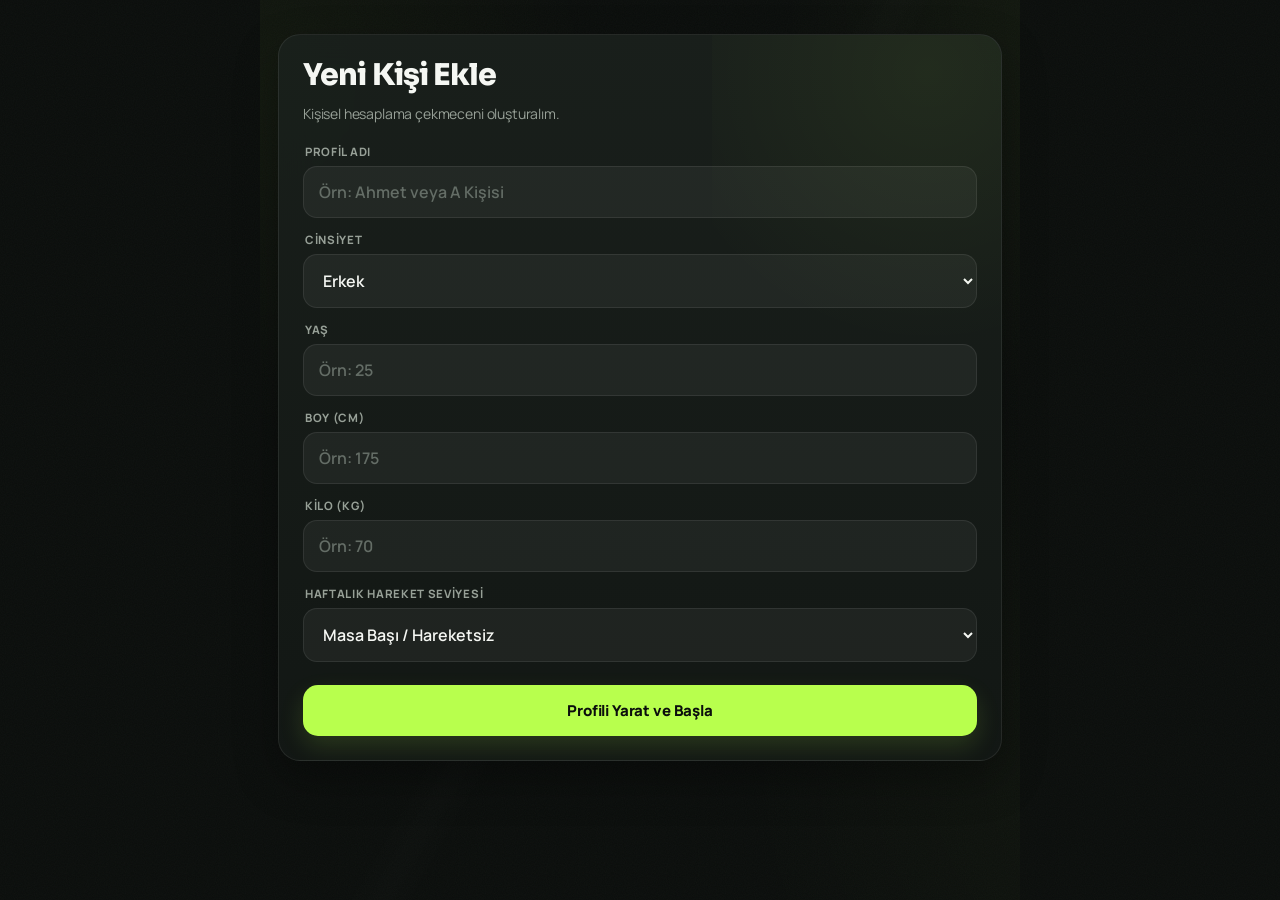
==== index.html @ fe3af8a0 "Update index.html" ====
<!DOCTYPE html>
<html lang="tr">
<head>
    <meta charset="UTF-8">
    <meta name="viewport" content="width=device-width, initial-scale=1.0, maximum-scale=1.0, user-scalable=no">
    <title>Nutrio — Günlük Beslenme Takibi</title>
    <link rel="preconnect" href="https://fonts.googleapis.com">
    <link rel="preconnect" href="https://fonts.gstatic.com" crossorigin>
    <link href="https://fonts.googleapis.com/css2?family=Manrope:wght@500;600;700;800&family=Sora:wght@600;700;800&display=swap" rel="stylesheet">
    <style>
        :root {
            --arkaplan: #0b0e0c;
            --kart-arkaplan: #141916;
            --kart-2: #1a201c;
            --vurgu-renk: #b8ff4d;
            --vurgu-renk-soft: #d5ff96;
            --vurgu-yazi: #0b0e0c;
            --basari-renk: #9bea3f;
            --tehlike-renk: #ff5d5d;
            --yazi-ana: #f5f7f3;
            --yazi-pasif: #97a097;
            --kenar: rgba(255,255,255,.08);
            --golge: 0 18px 45px rgba(0,0,0,.32);
            --kose-yuvarlama: 22px;
            --font-baslik: 'Sora', 'Inter', sans-serif;
            --font-govde: 'Manrope', 'Inter', sans-serif;
        }

        * { box-sizing: border-box; }

        html {
            background: var(--arkaplan);
            color-scheme: dark;
            scroll-behavior: smooth;
        }

        body {
            font-family: var(--font-govde), -apple-system, BlinkMacSystemFont, "Segoe UI", Roboto, Helvetica, Arial, sans-serif;
            background:
                radial-gradient(circle at top right, rgba(184,255,77,.08), transparent 32%),
                radial-gradient(circle at 20% 10%, rgba(184,255,77,.045), transparent 26%),
                radial-gradient(circle at 90% 85%, rgba(184,255,77,.03), transparent 30%),
                var(--arkaplan);
            background-attachment: fixed;
            color: var(--yazi-ana);
            margin: 0 auto;
            padding: 22px 18px 100px;
            max-width: 760px;
            min-height: 100vh;
            letter-spacing: -.01em;
        }

        body::before {
            content: "";
            position: fixed;
            inset: 0;
            pointer-events: none;
            background: linear-gradient(120deg, transparent 0 48%, rgba(255,255,255,.015) 50%, transparent 52%);
            opacity: .6;
            z-index: 0;
        }

        /* subtle noise/grain overlay for texture */
        body::after {
            content: "";
            position: fixed;
            inset: 0;
            pointer-events: none;
            opacity: .035;
            z-index: 0;
            background-image: url("data:image/svg+xml,%3Csvg xmlns='http://www.w3.org/2000/svg' width='120' height='120'%3E%3Cfilter id='n'%3E%3CfeTurbulence type='fractalNoise' baseFrequency='0.9' numOctaves='2' stitchTiles='stitch'/%3E%3C/filter%3E%3Crect width='100%25' height='100%25' filter='url(%23n)'/%3E%3C/svg%3E");
        }

        body > div { position: relative; z-index: 1; }

        h1, h2 {
            margin: 0 0 16px;
            font-family: var(--font-baslik);
            font-weight: 800;
            letter-spacing: -.03em;
        }

        h1 { font-size: 30px; line-height: 1.12; }
        h2 { font-size: 19px; line-height: 1.25; }

        p { line-height: 1.55; }
        .gizli { display: none !important; }

        /* Giriş / geçiş animasyonu */
        body > div:not(.gizli) {
            animation: icerikBelir .38s cubic-bezier(.2,.8,.2,1);
        }

        @keyframes icerikBelir {
            from { opacity: 0; transform: translateY(6px); }
            to { opacity: 1; transform: translateY(0); }
        }

        @media (prefers-reduced-motion: reduce) {
            body > div:not(.gizli) { animation: none; }
            * { transition: none !important; }
        }

        /* Marka rozeti (dashboard üstü) */
        .marka-rozet {
            display: flex;
            align-items: center;
            gap: 8px;
            margin-bottom: 18px;
            color: var(--yazi-pasif);
            font-size: 12px;
            font-weight: 700;
            text-transform: uppercase;
            letter-spacing: .12em;
        }

        .marka-rozet .nokta {
            width: 7px;
            height: 7px;
            border-radius: 50%;
            background: var(--vurgu-renk);
            box-shadow: 0 0 10px rgba(184,255,77,.7);
        }

        /* Kartlar */
        .kart {
            background: linear-gradient(180deg, rgba(26,32,28,.96), rgba(19,24,21,.96));
            border: 1px solid var(--kenar);
            padding: 24px;
            border-radius: var(--kose-yuvarlama);
            box-shadow: var(--golge);
            margin-bottom: 18px;
            backdrop-filter: blur(16px);
            -webkit-backdrop-filter: blur(16px);
            position: relative;
            overflow: hidden;
        }

        .kart::before {
            content: "";
            position: absolute;
            top: -40%;
            right: -20%;
            width: 60%;
            height: 90%;
            background: radial-gradient(circle, rgba(184,255,77,.06), transparent 70%);
            pointer-events: none;
        }

        .liste-elemani {
            background: rgba(20,25,22,.92);
            border: 1px solid var(--kenar);
            border-left: 3px solid var(--vurgu-renk);
            padding: 15px 16px;
            border-radius: 17px;
            margin-bottom: 10px;
            display: flex;
            justify-content: space-between;
            align-items: center;
            gap: 14px;
            transition: transform .18s ease, border-color .18s ease, background .18s ease, box-shadow .18s ease;
        }

        .liste-elemani:hover {
            background: rgba(184,255,77,.045);
            box-shadow: 0 6px 18px rgba(0,0,0,.22);
        }

        .liste-elemani:active { transform: scale(.99); }

        .liste-detay {
            font-size: 12px;
            color: var(--yazi-pasif);
            margin-top: 5px;
            display: block;
            font-weight: 600;
        }

        /* Dashboard */
        #ana-ekran > h1 {
            position: relative;
            padding-left: 16px;
            margin: 6px 2px 18px !important;
        }

        #ana-ekran > h1::before {
            content: "";
            position: absolute;
            left: 0;
            top: 4px;
            width: 5px;
            height: 22px;
            border-radius: 999px;
            background: var(--vurgu-renk);
            box-shadow: 0 0 22px rgba(184,255,77,.4);
        }

        .skor-paneli {
            display: grid;
            grid-template-columns: repeat(2, minmax(0, 1fr));
            gap: 10px;
        }

        .skor-kutu {
            min-width: 0;
            text-align: left;
            background: linear-gradient(145deg, var(--kart-2), #151a17);
            border: 1px solid rgba(255,255,255,.055);
            padding: 18px 16px;
            border-radius: 18px;
            position: relative;
            transition: border-color .2s ease;
        }

        .skor-kutu:hover {
            border-color: rgba(184,255,77,.25);
        }

        .skor-kutu strong {
            display: block;
            font-family: var(--font-baslik);
            font-size: 28px;
            line-height: 1;
            color: var(--yazi-ana) !important;
            font-weight: 800;
            margin-bottom: 9px;
            font-variant-numeric: tabular-nums;
        }

        .skor-kutu span:not(.hedef-yazi) {
            font-size: 12px;
            font-weight: 750;
            color: var(--yazi-pasif);
            text-transform: uppercase;
            letter-spacing: .07em;
        }

        .hedef-yazi {
            font-size: 11px;
            color: var(--yazi-pasif);
            display: block;
            margin-top: 6px;
            font-weight: 600;
            opacity: .8;
        }

        /* İlerleme çubuğu (kalori kutusuna eşlik eder) */
        .ilerleme-yolu {
            width: 100%;
            height: 4px;
            border-radius: 999px;
            background: rgba(255,255,255,.07);
            margin-top: 10px;
            overflow: hidden;
        }

        .ilerleme-cubuk {
            height: 100%;
            border-radius: 999px;
            background: linear-gradient(90deg, var(--vurgu-renk), var(--vurgu-renk-soft));
            transition: width .5s cubic-bezier(.2,.8,.2,1);
        }

        /* Butonlar */
        button {
            appearance: none;
            -webkit-appearance: none;
            background: var(--vurgu-renk);
            color: var(--vurgu-yazi);
            border: 0;
            padding: 15px 18px;
            border-radius: 15px;
            font-family: var(--font-govde);
            font-size: 15px;
            font-weight: 800;
            letter-spacing: -.01em;
            width: 100%;
            margin-top: 9px;
            cursor: pointer;
            transition: transform .16s ease, filter .16s ease, box-shadow .16s ease;
            box-shadow: 0 10px 24px rgba(184,255,77,.14);
        }

        button:hover { filter: brightness(1.05); transform: translateY(-1px); }
        button:active { transform: translateY(1px) scale(.985); }

        button:focus-visible,
        input:focus-visible,
        select:focus-visible {
            outline: 2px solid var(--vurgu-renk);
            outline-offset: 2px;
        }

        .btn-tehlike {
            background: rgba(255,93,93,.12) !important;
            color: #ff8080 !important;
            border: 1px solid rgba(255,93,93,.2);
            width: auto;
            padding: 10px 13px;
            margin-top: 0;
            box-shadow: none;
        }

        .btn-tehlike:hover { filter: none; background: rgba(255,93,93,.18) !important; }

        .btn-duzenle {
            background: rgba(255,255,255,.07) !important;
            color: var(--yazi-ana) !important;
            width: auto;
            padding: 10px 13px;
            margin-top: 0;
            margin-right: 4px;
            border: 1px solid rgba(255,255,255,.07);
            box-shadow: none;
        }

        .btn-duzenle:hover { filter: none; background: rgba(255,255,255,.11) !important; }

        .btn-ikincil {
            background: rgba(255,255,255,.065) !important;
            color: var(--yazi-ana) !important;
            border: 1px solid rgba(255,255,255,.09);
            box-shadow: none;
        }

        .btn-ikincil:hover { filter: none; background: rgba(255,255,255,.1) !important; transform: none; }

        .buton-grubu {
            display: flex;
            gap: 8px;
        }

        .buton-grubu button {
            flex: 1;
            width: auto;
        }

        /* Formlar */
        label {
            font-size: 11.5px;
            font-weight: 750;
            text-transform: uppercase;
            letter-spacing: .06em;
            color: var(--yazi-pasif);
            display: block;
            margin: 0 0 7px 2px;
        }

        input, select {
            width: 100%;
            padding: 14px 15px;
            margin-bottom: 14px;
            border: 1px solid rgba(255,255,255,.08);
            border-radius: 14px;
            font-family: var(--font-govde);
            font-size: 16px;
            font-weight: 600;
            background: rgba(255,255,255,.05);
            color: var(--yazi-ana);
            outline: none;
            transition: border-color .2s ease, background .2s ease, box-shadow .2s ease;
        }

        input::placeholder { color: #646d66; }

        input:hover, select:hover {
            border-color: rgba(255,255,255,.15);
        }

        input:focus, select:focus {
            border-color: rgba(184,255,77,.65);
            background: rgba(184,255,77,.045);
            box-shadow: 0 0 0 4px rgba(184,255,77,.08);
        }

        option { background: #171c19; color: #f5f7f3; }

        /* Profil alanı */
        .profil-header {
            display: flex;
            gap: 9px;
            margin-bottom: 22px;
            align-items: center;
        }

        .profil-header select {
            margin-bottom: 0;
            padding: 12px 14px;
            border-radius: 13px;
            background: rgba(255,255,255,.06);
            color: var(--yazi-ana);
            font-weight: 750;
            border-color: rgba(255,255,255,.09);
        }

        .profil-header button {
            margin-top: 0;
            padding: 12px 14px;
            width: auto;
            min-width: 118px;
            font-size: 13px;
            box-shadow: none;
        }

        /* Geçmiş */
        .gecmis-tarih {
            background: rgba(184,255,77,.09);
            border: 1px solid rgba(184,255,77,.16);
            color: var(--vurgu-renk);
            padding: 7px 13px;
            border-radius: 999px;
            font-size: 12px;
            font-weight: 800;
            letter-spacing: .01em;
            margin-top: 22px;
            margin-bottom: 10px;
            display: inline-block;
        }

        /* Boş durum */
        .bos-durum {
            text-align: center;
            color: var(--yazi-pasif);
            padding: 30px 16px;
            border: 1px dashed rgba(255,255,255,.1);
            border-radius: 18px;
            font-size: 14px;
            font-weight: 600;
        }

        /* Form kartlarındaki başlıklar */
        #profil-ekrani,
        #besin-form-ekrani,
        #tuketim-ekrani {
            margin-top: 12px;
        }

        #profil-ekrani h1,
        #besin-form-ekrani h2 {
            text-align: left;
        }

        #profil-ekrani > p {
            text-align: left !important;
            margin-top: -6px;
            margin-bottom: 20px;
        }

        ::-webkit-scrollbar { width: 8px; }
        ::-webkit-scrollbar-track { background: transparent; }
        ::-webkit-scrollbar-thumb { background: rgba(255,255,255,.12); border-radius: 999px; }

        @media (max-width: 520px) {
            body { padding: 16px 14px 90px; }
            h1 { font-size: 26px; }
            .kart { padding: 19px; border-radius: 19px; }
            .profil-header { align-items: stretch; }
            .profil-header select { min-width: 0; flex: 1; }
            .profil-header button { min-width: 108px; }
        }

        @media (max-width: 390px) {
            .skor-paneli { gap: 8px; }
            .skor-kutu { padding: 15px 13px; }
            .skor-kutu strong { font-size: 23px; }
            .buton-grubu { gap: 6px; }
            .profil-header button { min-width: 98px; padding-inline: 10px; }
        }
    </style>
</head>
<body>

    <!-- 0. KULLANICI PROFİLİ SİHİRBAZI -->
    <div id="profil-ekrani" class="gizli kart">
        <h1>Yeni Kişi Ekle</h1>
        <p style="font-size:14px; color:var(--yazi-pasif);">Kişisel hesaplama çekmeceni oluşturalım.</p>

        <label>Profil Adı</label>
        <input type="text" id="pr-ad" placeholder="Örn: Ahmet veya A Kişisi">

        <label>Cinsiyet</label>
        <select id="pr-cinsiyet"><option value="erkek">Erkek</option><option value="kadin">Kadın</option></select>

        <label>Yaş</label>
        <input type="number" id="pr-yas" placeholder="Örn: 25">
        <label>Boy (cm)</label>
        <input type="number" id="pr-boy" placeholder="Örn: 175">
        <label>Kilo (kg)</label>
        <input type="number" id="pr-kilo" placeholder="Örn: 70">

        <label>Haftalık Hareket Seviyesi</label>
        <select id="pr-hareket">
            <option value="1.2">Masa Başı / Hareketsiz</option>
            <option value="1.375">Haftada 1-3 Gün Hafif Spor</option>
            <option value="1.55">Haftada 3-5 Gün Orta Tempo</option>
            <option value="1.725">Haftada 6-7 Gün Ağır Antrenman</option>
        </select>

        <button onclick="profilKaydet()">Profili Yarat ve Başla</button>
        <button class="btn-ikincil gizli" id="iptal-profil-btn" onclick="sayfaGoster('ana-ekran')">İptal</button>
    </div>

    <!-- 1. ANA EKRAN (DASHBOARD) -->
    <div id="ana-ekran" class="gizli">

        <div class="marka-rozet"><span class="nokta"></span>Nutrio</div>

        <div class="profil-header">
            <select id="aktif-profil-secim" onchange="profilDegistir()"></select>
            <button class="btn-ikincil" onclick="yeniProfilFormu()">+ Yeni Kişi</button>
        </div>

        <h1 style="font-size: 24px; text-align: left; margin-left: 5px;">Bugünün Yakıtı</h1>

        <div class="kart">
            <div class="skor-paneli">
                <div class="skor-kutu">
                    <strong id="gun-kalori">0</strong><span>Kalori</span><span class="hedef-yazi" id="hedef-kalori">Hedef: 0</span>
                    <div class="ilerleme-yolu"><div class="ilerleme-cubuk" id="ilerleme-kalori" style="width:0%;"></div></div>
                </div>
                <div class="skor-kutu"><strong id="gun-protein">0</strong><span>Protein</span><span class="hedef-yazi" id="hedef-protein">Hedef: 0g</span></div>
                <div class="skor-kutu"><strong id="gun-yag">0</strong><span>Yağ</span><span class="hedef-yazi" id="hedef-yag">Hedef: 0g</span></div>
                <div class="skor-kutu"><strong id="gun-karb">0</strong><span>Karb</span><span class="hedef-yazi" id="hedef-karb">Hedef: 0g</span></div>
            </div>
        </div>

        <button onclick="sayfaGoster('tuketim-ekrani')">Günüme Besin Ekle (+)</button>

        <div class="buton-grubu" style="margin-top:10px;">
            <button class="btn-ikincil" onclick="sayfaGoster('kutuphane-ekrani')">Besin Kütüphanesi</button>
            <button class="btn-ikincil" onclick="sayfaGoster('gecmis-ekrani')">Tarih Arşivi</button>
        </div>

        <h2 style="text-align: left; margin-top: 30px; margin-left: 5px; font-size: 19px;">Tüketim Listesi</h2>
        <div id="yenenler-listesi"></div>
    </div>

    <!-- 2. BESİN KÜTÜPHANESİ -->
    <div id="kutuphane-ekrani" class="gizli">
        <h1>Besin Listesi</h1>
        <button class="btn-ikincil" onclick="sayfaGoster('ana-ekran')" style="margin-bottom:15px;">← Ana Ekrana Dön</button>
        <button onclick="besinFormuAc()">Yeni Besin Ekle (+)</button>
        <h2 style="margin-top: 25px; text-align: left;">Kayıtlı Besinler</h2>
        <div id="kutuphane-listesi"></div>
    </div>

    <!-- 3. YENİ BESİN OLUŞTUR / DÜZENLE -->
    <div id="besin-form-ekrani" class="gizli kart">
        <h2 id="form-baslik">Besin Ekle/Düzenle</h2>
        <input type="hidden" id="b-id">
        <label>Besin Adı</label><input type="text" id="b-ad">
        <label>Referans Miktar (Gram için 100, Adet için 1)</label><input type="number" id="b-ref">
        <label>Kalori (Kcal)</label><input type="number" id="b-cal">
        <label>Protein (g)</label><input type="number" step="0.1" id="b-pro">
        <label>Yağ (g)</label><input type="number" step="0.1" id="b-yag">
        <label>Karbonhidrat (g)</label><input type="number" step="0.1" id="b-karb">
        <button onclick="besinKaydet()">Sisteme Kaydet</button>
        <button class="btn-tehlike" onclick="sayfaGoster('kutuphane-ekrani')" style="width:100%; border-radius:50px; margin-top:10px;">İptal</button>
    </div>

    <!-- 4. TÜKETİM EKLEME -->
    <div id="tuketim-ekrani" class="gizli kart">
        <h2>Ne Yedin?</h2>
        <select id="t-secim"></select>
        <label>Miktar (Gram / Adet)</label>
        <input type="number" id="t-miktar" placeholder="Kaç birim yedin?">
        <button onclick="tuketimKaydet()">Bugüne Ekle</button>
        <button class="btn-tehlike" onclick="sayfaGoster('ana-ekran')" style="width:100%; border-radius:50px; margin-top:10px;">İptal</button>
    </div>

    <!-- 5. GEÇMİŞ ARŞİVİ -->
    <div id="gecmis-ekrani" class="gizli">
        <h1>Geçmiş Kayıtlar</h1>
        <button class="btn-ikincil" onclick="sayfaGoster('ana-ekran')" style="margin-bottom:15px;">← Ana Ekrana Dön</button>
        <p id="gecmis-isim-bilgi" style="text-align:center; color:var(--yazi-pasif); font-size:14px;"></p>
        <div id="gecmis-listesi"></div>
    </div>

    <script>
        // TARİH SİSTEMİ
        const bugununTarihi = new Date().toLocaleDateString('tr-TR');

        // TOHUM VERİLER (Kütüphane Herkes İçin Ortaktır)
        const tohumVeriler = [
            { "id": 1, "ad": "Tavuk", "ref": 100, "pro": 16, "yag": 6, "karb": 0, "cal": 122 },
            { "id": 2, "ad": "Tavuk Göğüsü", "ref": 100, "pro": 23, "yag": 0.7, "karb": 0, "cal": 102 },
            { "id": 3, "ad": "Tavuk Ciğeri", "ref": 100, "pro": 16, "yag": 6, "karb": 0, "cal": 122 },
            { "id": 4, "ad": "Kırmızı Et", "ref": 100, "pro": 26, "yag": 15, "karb": 0, "cal": 250 },
            { "id": 5, "ad": "Protein Tozu", "ref": 100, "pro": 73, "yag": 5.5, "karb": 12, "cal": 391 },
            { "id": 6, "ad": "Yumurta (adet)", "ref": 1, "pro": 6.28, "yag": 4.75, "karb": 0.2, "cal": 72 },
            { "id": 7, "ad": "Toz Peynir", "ref": 100, "pro": 34, "yag": 27, "karb": 1, "cal": 383 },
            { "id": 8, "ad": "Mozarella Peynir", "ref": 100, "pro": 18, "yag": 19, "karb": 1, "cal": 247 },
            { "id": 9, "ad": "Skyr Yoğurt", "ref": 100, "pro": 11, "yag": 0.2, "karb": 4, "cal": 64 },
            { "id": 10, "ad": "Lungo Pirinç", "ref": 100, "pro": 4.02, "yag": 0.4, "karb": 80, "cal": 354 },
            { "id": 11, "ad": "Basmati Pirinç", "ref": 100, "pro": 5.16, "yag": 1.1, "karb": 78, "cal": 358 },
            { "id": 12, "ad": "Makarna", "ref": 100, "pro": 7.2, "yag": 1.3, "karb": 72, "cal": 352 },
            { "id": 13, "ad": "Ekmek", "ref": 100, "pro": 5.22, "yag": 1, "karb": 50, "cal": 249 },
            { "id": 14, "ad": "Un", "ref": 100, "pro": 6, "yag": 0.8, "karb": 72, "cal": 339 },
            { "id": 15, "ad": "Yulaf", "ref": 100, "pro": 8.4, "yag": 7, "karb": 59, "cal": 375 },
            { "id": 16, "ad": "Nohut", "ref": 100, "pro": 12, "yag": 6.1, "karb": 48, "cal": 355 },
            { "id": 17, "ad": "Fasülye", "ref": 100, "pro": 13.8, "yag": 1.6, "karb": 46, "cal": 326 },
            { "id": 18, "ad": "Yeşil Mercimek", "ref": 100, "pro": 24, "yag": 1, "karb": 60, "cal": 352 },
            { "id": 19, "ad": "Zeytinyağ (gram)", "ref": 100, "pro": 0, "yag": 100, "karb": 0, "cal": 900 },
            { "id": 20, "ad": "Tereyağı", "ref": 100, "pro": 0.8, "yag": 81, "karb": 0.1, "cal": 717 },
            { "id": 21, "ad": "Ricotta Peynir", "ref": 100, "pro": 7.7, "yag": 9, "karb": 3.9, "cal": 127 },
            { "id": 22, "ad": "Süt Yağsız", "ref": 100, "pro": 3.4, "yag": 0, "karb": 5.1, "cal": 34 },
            { "id": 23, "ad": "Süt Yarım Yağlı", "ref": 100, "pro": 3.3, "yag": 1.6, "karb": 4.8, "cal": 47 },
            { "id": 24, "ad": "Süt Yağlı", "ref": 100, "pro": 3.3, "yag": 3.3, "karb": 4.7, "cal": 61 },
            { "id": 25, "ad": "Yoğurt", "ref": 100, "pro": 3.6, "yag": 3.7, "karb": 4.7, "cal": 67 },
            { "id": 26, "ad": "Fish Fingers", "ref": 100, "pro": 12, "yag": 7.9, "karb": 15, "cal": 179 },
            { "id": 27, "ad": "Puding", "ref": 100, "pro": 3, "yag": 5, "karb": 20, "cal": 137 },
            { "id": 28, "ad": "Sebze", "ref": 100, "pro": 1.5, "yag": 0.2, "karb": 5, "cal": 28 },
            { "id": 29, "ad": "Meyve", "ref": 100, "pro": 0, "yag": 0, "karb": 15, "cal": 15 },
            { "id": 30, "ad": "Elma", "ref": 100, "pro": 0.3, "yag": 0.2, "karb": 13.8, "cal": 52 },
            { "id": 31, "ad": "Armut", "ref": 100, "pro": 0.4, "yag": 0.1, "karb": 15.2, "cal": 57 },
            { "id": 32, "ad": "Muz", "ref": 100, "pro": 1.1, "yag": 0.3, "karb": 22.8, "cal": 89 },
            { "id": 33, "ad": "Çilek", "ref": 100, "pro": 0.7, "yag": 0.3, "karb": 7.7, "cal": 32 },
            { "id": 34, "ad": "Karpuz", "ref": 100, "pro": 0.6, "yag": 0.2, "karb": 7.6, "cal": 30 },
            { "id": 35, "ad": "Kavun", "ref": 100, "pro": 0.8, "yag": 0.2, "karb": 8.2, "cal": 34 },
            { "id": 36, "ad": "Kiraz", "ref": 100, "pro": 1, "yag": 0.3, "karb": 12.2, "cal": 50 },
            { "id": 37, "ad": "Kivi", "ref": 100, "pro": 1.1, "yag": 0.5, "karb": 14.7, "cal": 61 },
            { "id": 38, "ad": "Mandalina", "ref": 100, "pro": 0.8, "yag": 0.3, "karb": 13.3, "cal": 53 },
            { "id": 39, "ad": "Portakal", "ref": 100, "pro": 0.9, "yag": 0.1, "karb": 11.8, "cal": 47 },
            { "id": 40, "ad": "Şeftali", "ref": 100, "pro": 0.9, "yag": 0.3, "karb": 9.5, "cal": 39 },
            { "id": 41, "ad": "Üzüm (Taze)", "ref": 100, "pro": 0.7, "yag": 0.2, "karb": 18.1, "cal": 69 }
        ];

        // VERİTABANI BAĞLANTILARI
        let besinler = JSON.parse(localStorage.getItem('df_besinler'));
        if(!besinler || besinler.length === 0) {
            besinler = tohumVeriler;
            localStorage.setItem('df_besinler', JSON.stringify(besinler));
        }

        let profiller = JSON.parse(localStorage.getItem('df_profiller')) || [];
        let aktifProfilId = localStorage.getItem('df_aktif_profil_id');

        // SAYFA VE PROFİL YÖNETİMİ
        function baslangicKontrolu() {
            if (profiller.length === 0) {
                sayfaGoster('profil-ekrani');
            } else {
                if (!aktifProfilId || !profiller.find(p => p.id == aktifProfilId)) {
                    aktifProfilId = profiller[0].id;
                }
                tarihKontrol(aktifProfilId);
                sayfaGoster('ana-ekran');
            }
        }

        function sayfaGoster(id) {
            document.querySelectorAll('body > div').forEach(d => d.classList.add('gizli'));
            document.getElementById(id).classList.remove('gizli');

            if(id === 'ana-ekran') arayuzGuncelle();
            if(id === 'kutuphane-ekrani') kListele();
            if(id === 'tuketim-ekrani') tDoldur();
            if(id === 'gecmis-ekrani') gecmisListele();
        }

        // PROFİL (ÇEKMECE) MATEMATİĞİ
        function yeniProfilFormu() {
            document.querySelectorAll('#profil-ekrani input').forEach(inp => inp.value = '');
            document.getElementById('iptal-profil-btn').classList.remove('gizli');
            sayfaGoster('profil-ekrani');
        }

        function profilKaydet() {
            let ad = document.getElementById('pr-ad').value || "İsimsiz Profil";
            let cins = document.getElementById('pr-cinsiyet').value;
            let yas = parseFloat(document.getElementById('pr-yas').value);
            let boy = parseFloat(document.getElementById('pr-boy').value);
            let kilo = parseFloat(document.getElementById('pr-kilo').value);
            let hare = parseFloat(document.getElementById('pr-hareket').value);

            if(!yas || !boy || !kilo) { alert("Lütfen yaş, boy ve kilonuzu girin."); return; }

            let bmr = cins === 'erkek' ? (10*kilo) + (6.25*boy) - (5*yas) + 5 : (10*kilo) + (6.25*boy) - (5*yas) - 161;
            let kalori = Math.round(bmr * hare);
            let p_hedef = Math.round(kilo * 2.2);
            let y_hedef = Math.round((kalori * 0.25) / 9);
            let k_hedef = Math.round((kalori - (p_hedef*4) - (y_hedef*9)) / 4);

            let yeniProfil = {
                id: Date.now(), ad: ad, kalori: kalori, pro: p_hedef, yag: y_hedef, karb: k_hedef,
                gunluk: [], gecmis: [], aktifTarih: bugununTarihi
            };

            profiller.push(yeniProfil);
            aktifProfilId = yeniProfil.id;
            localStorage.setItem('df_profiller', JSON.stringify(profiller));
            localStorage.setItem('df_aktif_profil_id', aktifProfilId);

            document.getElementById('iptal-profil-btn').classList.add('gizli');
            sayfaGoster('ana-ekran');
        }

        function profilDegistir() {
            aktifProfilId = parseInt(document.getElementById('aktif-profil-secim').value);
            localStorage.setItem('df_aktif_profil_id', aktifProfilId);
            tarihKontrol(aktifProfilId);
            arayuzGuncelle();
        }

        function tarihKontrol(id) {
            let p = profiller.find(x => x.id == id);
            if(p && p.aktifTarih !== bugununTarihi) {
                if(p.gunluk.length > 0) {
                    p.gecmis.push({ tarih: p.aktifTarih, veriler: p.gunluk });
                }
                p.gunluk = [];
                p.aktifTarih = bugununTarihi;
                localStorage.setItem('df_profiller', JSON.stringify(profiller));
            }
        }

        function aktifProfiliGetir() {
            return profiller.find(p => p.id == aktifProfilId);
        }

        // KÜTÜPHANE İŞLEMLERİ (CRUD)
        function kListele() {
            const liste = document.getElementById('kutuphane-listesi');
            liste.innerHTML = '';
            besinler.forEach(b => {
                liste.innerHTML += `
                    <div class="liste-elemani">
                        <div style="flex:1;">
                            <strong style="color:var(--yazi-ana); font-size:16px;">${b.ad}</strong>
                            <span class="liste-detay">${b.ref} birim | ${b.cal} kcal | P:${b.pro} Y:${b.yag}</span>
                        </div>
                        <div class="buton-grubu">
                            <button class="btn-duzenle" onclick="besinDuzenle(${b.id})">✎</button>
                            <button class="btn-tehlike" onclick="besinSil(${b.id})" style="border-radius:12px;">✖</button>
                        </div>
                    </div>`;
            });
        }

        function besinFormuAc() { document.querySelectorAll('#besin-form-ekrani input').forEach(inp => inp.value = ''); sayfaGoster('besin-form-ekrani'); }

        function besinKaydet() {
            let id = document.getElementById('b-id').value;
            let yeni = { id: id ? parseInt(id) : Date.now(), ad: document.getElementById('b-ad').value, ref: parseFloat(document.getElementById('b-ref').value), cal: parseFloat(document.getElementById('b-cal').value), pro: parseFloat(document.getElementById('b-pro').value), yag: parseFloat(document.getElementById('b-yag').value), karb: parseFloat(document.getElementById('b-karb').value) };
            if(id) { besinler[besinler.findIndex(x => x.id == id)] = yeni; } else { besinler.push(yeni); }
            localStorage.setItem('df_besinler', JSON.stringify(besinler));
            sayfaGoster('kutuphane-ekrani');
        }

        function besinDuzenle(id) {
            let b = besinler.find(x => x.id === id);
            document.getElementById('b-id').value = b.id; document.getElementById('b-ad').value = b.ad; document.getElementById('b-ref').value = b.ref; document.getElementById('b-cal').value = b.cal; document.getElementById('b-pro').value = b.pro; document.getElementById('b-yag').value = b.yag; document.getElementById('b-karb').value = b.karb;
            sayfaGoster('besin-form-ekrani');
        }

        function besinSil(id) {
            if(confirm("Bu yiyeceği silmek istiyor musun?")) { besinler = besinler.filter(x => x.id !== id); localStorage.setItem('df_besinler', JSON.stringify(besinler)); kListele(); }
        }

        // TÜKETİM VE ARAYÜZ
        function tDoldur() {
            let sec = document.getElementById('t-secim');
            sec.innerHTML = '<option value="">-- Besin Seç --</option>';
            besinler.forEach(b => sec.innerHTML += `<option value="${b.id}">${b.ad}</option>`);
        }

        function tuketimKaydet() {
            let id = document.getElementById('t-secim').value;
            let mik = parseFloat(document.getElementById('t-miktar').value);
            if(!id || !mik) return;

            let b = besinler.find(x => x.id == id);
            let carpan = mik / b.ref;

            let aktif = aktifProfiliGetir();
            aktif.gunluk.push({
                id: Date.now(), ad: b.ad, miktar: mik,
                cal: Math.round(b.cal * carpan), pro: (b.pro * carpan).toFixed(1),
                yag: (b.yag * carpan).toFixed(1), karb: (b.karb * carpan).toFixed(1)
            });

            localStorage.setItem('df_profiller', JSON.stringify(profiller));
            document.getElementById('t-miktar').value = '';
            sayfaGoster('ana-ekran');
        }

        function arayuzGuncelle() {
            let secimKutusu = document.getElementById('aktif-profil-secim');
            secimKutusu.innerHTML = '';
            profiller.forEach(p => {
                let secili = (p.id == aktifProfilId) ? 'selected' : '';
                secimKutusu.innerHTML += `<option value="${p.id}" ${secili}>👤 ${p.ad}</option>`;
            });

            let aktif = aktifProfiliGetir();
            let tCal = 0, tPro = 0, tYag = 0, tKarb = 0;
            let liste = document.getElementById('yenenler-listesi');
            liste.innerHTML = '';

            if(aktif.gunluk.length === 0) {
                liste.innerHTML = '<div class="bos-durum">Henüz bir şey yemedin. Yukarıdan ekleyebilirsin.</div>';
            }

            aktif.gunluk.forEach(t => {
                tCal += parseFloat(t.cal); tPro += parseFloat(t.pro); tYag += parseFloat(t.yag); tKarb += parseFloat(t.karb);
                liste.innerHTML += `
                    <div class="liste-elemani">
                        <div><strong style="font-size:15px;">${t.ad}</strong><span class="liste-detay">${t.miktar} birim</span></div>
                        <div style="text-align:right;">
                            <strong style="color:var(--vurgu-renk); font-size:16px;">${t.cal} kcal</strong>
                            <span class="liste-detay">P:${t.pro} Y:${t.yag}</span>
                        </div>
                    </div>`;
            });

            document.getElementById('gun-kalori').innerText = Math.round(tCal);
            document.getElementById('gun-protein').innerText = Math.round(tPro);
            document.getElementById('gun-yag').innerText = Math.round(tYag);
            document.getElementById('gun-karb').innerText = Math.round(tKarb);

            document.getElementById('hedef-kalori').innerText = `Hedef: ${aktif.kalori}`;
            document.getElementById('hedef-protein').innerText = `Hedef: ${aktif.pro}g`;
            document.getElementById('hedef-yag').innerText = `Hedef: ${aktif.yag}g`;
            document.getElementById('hedef-karb').innerText = `Hedef: ${aktif.karb}g`;

            let yuzde = aktif.kalori > 0 ? Math.min(100, Math.round((tCal / aktif.kalori) * 100)) : 0;
            document.getElementById('ilerleme-kalori').style.width = yuzde + '%';
        }

        function gecmisListele() {
            let aktif = aktifProfiliGetir();
            const liste = document.getElementById('gecmis-listesi');
            document.getElementById('gecmis-isim-bilgi').innerText = `Şu an ${aktif.ad} adlı kişinin arşivindesin.`;
            liste.innerHTML = '';

            if(aktif.gecmis.length === 0) {
                liste.innerHTML = '<div class="bos-durum" style="margin-top:20px;">Arşiv boş.</div>'; return;
            }

            let tersArsiv = [...aktif.gecmis].reverse();
            tersArsiv.forEach(gun => {
                liste.innerHTML += `<span class="gecmis-tarih">${gun.tarih}</span>`;
                let topCal = 0;
                gun.veriler.forEach(t => {
                    topCal += parseFloat(t.cal);
                    liste.innerHTML += `<div class="liste-elemani" style="border-left-color:#3A3A3C; opacity:0.7; padding:12px;"><div><strong>${t.ad}</strong><span class="liste-detay">${t.miktar} birim</span></div><div style="text-align:right;"><strong style="color:var(--yazi-ana);">${t.cal} kcal</strong></div></div>`;
                });
                liste.innerHTML += `<div style="text-align:right; font-size:14px; font-weight:800; margin-bottom:20px; color:var(--yazi-ana);">Toplam: ${Math.round(topCal)} kcal</div>`;
            });
        }

        baslangicKontrolu();
    </script>
</body>
</html>
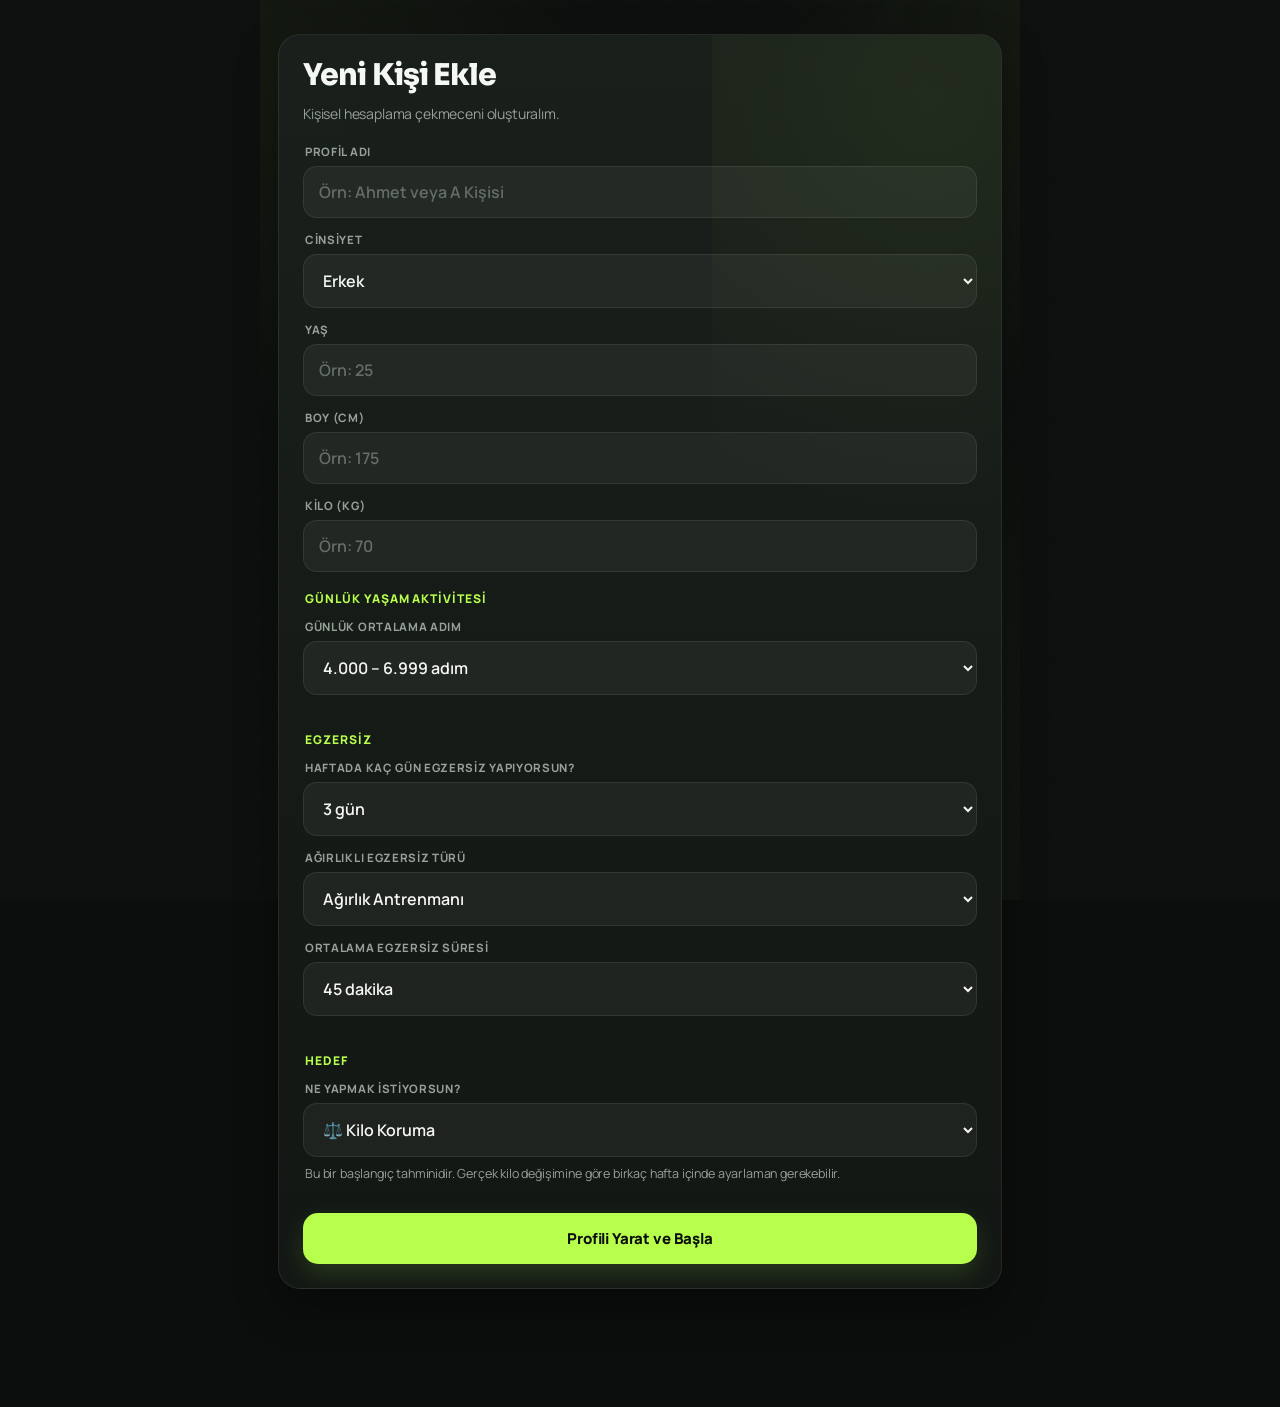
==== commit ec97ba2f: "Update index.html" ====
--- a/index.html
+++ b/index.html
@@ -244,7 +244,7 @@
             opacity: .8;
         }
 
-        /* İlerleme çubuğu (kalori kutusuna eşlik eder) */
+        /* İlerleme çubuğu (kalori / protein kutularına eşlik eder) */
         .ilerleme-yolu {
             width: 100%;
             height: 4px;
@@ -375,6 +375,13 @@
 
         option { background: #171c19; color: #f5f7f3; }
 
+        .form-not {
+            font-size: 12.5px;
+            color: var(--yazi-pasif);
+            margin: -8px 0 16px 2px;
+            line-height: 1.5;
+        }
+
         /* Profil alanı */
         .profil-header {
             display: flex;
@@ -446,6 +453,17 @@
             margin-bottom: 20px;
         }
 
+        .profil-bolum-basligi {
+            font-size: 12px;
+            font-weight: 800;
+            text-transform: uppercase;
+            letter-spacing: .08em;
+            color: var(--vurgu-renk);
+            margin: 22px 0 12px 2px;
+        }
+
+        .profil-bolum-basligi:first-of-type { margin-top: 4px; }
+
         ::-webkit-scrollbar { width: 8px; }
         ::-webkit-scrollbar-track { background: transparent; }
         ::-webkit-scrollbar-thumb { background: rgba(255,255,255,.12); border-radius: 999px; }
@@ -488,13 +506,55 @@
         <label>Kilo (kg)</label>
         <input type="number" id="pr-kilo" placeholder="Örn: 70">
 
-        <label>Haftalık Hareket Seviyesi</label>
-        <select id="pr-hareket">
-            <option value="1.2">Masa Başı / Hareketsiz</option>
-            <option value="1.375">Haftada 1-3 Gün Hafif Spor</option>
-            <option value="1.55">Haftada 3-5 Gün Orta Tempo</option>
-            <option value="1.725">Haftada 6-7 Gün Ağır Antrenman</option>
+        <div class="profil-bolum-basligi">Günlük Yaşam Aktivitesi</div>
+        <label>Günlük Ortalama Adım</label>
+        <select id="pr-adim">
+            <option value="1.15">0 – 3.999 adım</option>
+            <option value="1.2" selected>4.000 – 6.999 adım</option>
+            <option value="1.275">7.000 – 9.999 adım</option>
+            <option value="1.35">10.000 – 12.499 adım</option>
+            <option value="1.425">12.500+ adım</option>
         </select>
+
+        <div class="profil-bolum-basligi">Egzersiz</div>
+        <label>Haftada Kaç Gün Egzersiz Yapıyorsun?</label>
+        <select id="pr-egzersiz-gun">
+            <option value="0">0 gün (yapmıyorum)</option>
+            <option value="1">1 gün</option>
+            <option value="2">2 gün</option>
+            <option value="3" selected>3 gün</option>
+            <option value="4">4 gün</option>
+            <option value="5">5 gün</option>
+            <option value="6">6+ gün</option>
+        </select>
+
+        <label>Ağırlıklı Egzersiz Türü</label>
+        <select id="pr-egzersiz-tip">
+            <option value="agirlik" selected>Ağırlık Antrenmanı</option>
+            <option value="kosu">Koşu</option>
+            <option value="futbol">Futbol</option>
+            <option value="bisiklet">Bisiklet</option>
+            <option value="kardiyo">Kardiyo</option>
+            <option value="karisik">Karışık</option>
+        </select>
+
+        <label>Ortalama Egzersiz Süresi</label>
+        <select id="pr-egzersiz-sure">
+            <option value="30">30 dakika</option>
+            <option value="45" selected>45 dakika</option>
+            <option value="60">60 dakika</option>
+            <option value="75">75 dakika</option>
+            <option value="90">90+ dakika</option>
+        </select>
+
+        <div class="profil-bolum-basligi">Hedef</div>
+        <label>Ne Yapmak İstiyorsun?</label>
+        <select id="pr-hedef">
+            <option value="kayip">🔻 Yağ Kaybı</option>
+            <option value="koruma" selected>⚖️ Kilo Koruma</option>
+            <option value="kazanim">🔺 Kas / Kilo Kazanımı</option>
+        </select>
+        <p class="form-not">Bu bir başlangıç tahminidir. Gerçek kilo değişimine göre birkaç hafta içinde ayarlaman gerekebilir.</p>
 
         <button onclick="profilKaydet()">Profili Yarat ve Başla</button>
         <button class="btn-ikincil gizli" id="iptal-profil-btn" onclick="sayfaGoster('ana-ekran')">İptal</button>
@@ -518,7 +578,10 @@
                     <strong id="gun-kalori">0</strong><span>Kalori</span><span class="hedef-yazi" id="hedef-kalori">Hedef: 0</span>
                     <div class="ilerleme-yolu"><div class="ilerleme-cubuk" id="ilerleme-kalori" style="width:0%;"></div></div>
                 </div>
-                <div class="skor-kutu"><strong id="gun-protein">0</strong><span>Protein</span><span class="hedef-yazi" id="hedef-protein">Hedef: 0g</span></div>
+                <div class="skor-kutu">
+                    <strong id="gun-protein">0</strong><span>Protein</span><span class="hedef-yazi" id="hedef-protein">Hedef: 0g</span>
+                    <div class="ilerleme-yolu"><div class="ilerleme-cubuk" id="ilerleme-protein" style="width:0%;"></div></div>
+                </div>
                 <div class="skor-kutu"><strong id="gun-yag">0</strong><span>Yağ</span><span class="hedef-yazi" id="hedef-yag">Hedef: 0g</span></div>
                 <div class="skor-kutu"><strong id="gun-karb">0</strong><span>Karb</span><span class="hedef-yazi" id="hedef-karb">Hedef: 0g</span></div>
             </div>
@@ -622,7 +685,7 @@
             { "id": 38, "ad": "Mandalina", "ref": 100, "pro": 0.8, "yag": 0.3, "karb": 13.3, "cal": 53 },
             { "id": 39, "ad": "Portakal", "ref": 100, "pro": 0.9, "yag": 0.1, "karb": 11.8, "cal": 47 },
             { "id": 40, "ad": "Şeftali", "ref": 100, "pro": 0.9, "yag": 0.3, "karb": 9.5, "cal": 39 },
-            { "id": 41, "ad": "Üzüm (Taze)", "ref": 100, "pro": 0.7, "yag": 0.2, "karb": 18.1, "cal": 69 }
+            { "id": 41, "ad": "Üzüm", "ref": 100, "pro": 0.7, "yag": 0.2, "karb": 18.1, "cal": 69 }
         ];
 
         // VERİTABANI BAĞLANTILARI
@@ -665,25 +728,63 @@
             sayfaGoster('profil-ekrani');
         }
 
+        // Egzersiz türüne göre yaklaşık MET değeri (enerji harcama yoğunluğu)
+        function metDegeri(tip) {
+            const metTablosu = { agirlik: 5, kosu: 9.8, futbol: 7, bisiklet: 7.5, kardiyo: 7, karisik: 6.5 };
+            return metTablosu[tip] || 5;
+        }
+
         function profilKaydet() {
             let ad = document.getElementById('pr-ad').value || "İsimsiz Profil";
             let cins = document.getElementById('pr-cinsiyet').value;
             let yas = parseFloat(document.getElementById('pr-yas').value);
             let boy = parseFloat(document.getElementById('pr-boy').value);
             let kilo = parseFloat(document.getElementById('pr-kilo').value);
-            let hare = parseFloat(document.getElementById('pr-hareket').value);
+
+            let adimFaktor = parseFloat(document.getElementById('pr-adim').value);
+            let egzGun = parseFloat(document.getElementById('pr-egzersiz-gun').value);
+            let egzTip = document.getElementById('pr-egzersiz-tip').value;
+            let egzSure = parseFloat(document.getElementById('pr-egzersiz-sure').value);
+            let hedef = document.getElementById('pr-hedef').value;
 
             if(!yas || !boy || !kilo) { alert("Lütfen yaş, boy ve kilonuzu girin."); return; }
 
+            // 1) Dinlenme metabolizması (Mifflin-St Jeor)
             let bmr = cins === 'erkek' ? (10*kilo) + (6.25*boy) - (5*yas) + 5 : (10*kilo) + (6.25*boy) - (5*yas) - 161;
-            let kalori = Math.round(bmr * hare);
-            let p_hedef = Math.round(kilo * 2.2);
-            let y_hedef = Math.round((kalori * 0.25) / 9);
+
+            // 2) Günlük yaşam aktivitesi (adım sayısına dayalı NEAT çarpanı)
+            let gunlukYasamKalori = bmr * adimFaktor;
+
+            // 3) Egzersizden gelen haftalık ortalama günlük kalori (MET tabanlı)
+            let met = metDegeri(egzTip);
+            let kcalDakika = (met * 3.5 * kilo) / 200;
+            let haftalikEgzersizKcal = kcalDakika * egzSure * egzGun;
+            let gunlukEgzersizKcal = haftalikEgzersizKcal / 7;
+
+            // 4) Tahmini toplam günlük enerji ihtiyacı (TDEE)
+            let tdee = gunlukYasamKalori + gunlukEgzersizKcal;
+
+            // 5) Hedefe göre kalori ayarı
+            let hedefCarpan = hedef === 'kayip' ? 0.85 : (hedef === 'kazanim' ? 1.075 : 1);
+            let kalori = Math.round(tdee * hedefCarpan);
+
+            // 6) Protein: hedefe göre kilo başına g (sabit 2.2 yerine)
+            let proteinGkg = hedef === 'kayip' ? 2.0 : 1.8;
+            let p_hedef = Math.round(kilo * proteinGkg);
+
+            // 7) Yağ: kalorinin sabit %'si yerine kilo başına g
+            let yagGkg = 0.8;
+            let y_hedef = Math.round(kilo * yagGkg);
+
+            // 8) Karbonhidrat: kalan kalori
             let k_hedef = Math.round((kalori - (p_hedef*4) - (y_hedef*9)) / 4);
+            if (k_hedef < 0) k_hedef = 0;
 
             let yeniProfil = {
                 id: Date.now(), ad: ad, kalori: kalori, pro: p_hedef, yag: y_hedef, karb: k_hedef,
-                gunluk: [], gecmis: [], aktifTarih: bugununTarihi
+                gunluk: [], gecmis: [], aktifTarih: bugununTarihi,
+                // sonraki düzenlemeler / olası kalibrasyon için saklanan girdiler
+                girdi: { cins, yas, boy, kilo, adimFaktor, egzGun, egzTip, egzSure, hedef }
             };
 
             profiller.push(yeniProfil);
@@ -823,8 +924,11 @@
             document.getElementById('hedef-yag').innerText = `Hedef: ${aktif.yag}g`;
             document.getElementById('hedef-karb').innerText = `Hedef: ${aktif.karb}g`;
 
-            let yuzde = aktif.kalori > 0 ? Math.min(100, Math.round((tCal / aktif.kalori) * 100)) : 0;
-            document.getElementById('ilerleme-kalori').style.width = yuzde + '%';
+            let kaloriYuzde = aktif.kalori > 0 ? Math.min(100, Math.round((tCal / aktif.kalori) * 100)) : 0;
+            document.getElementById('ilerleme-kalori').style.width = kaloriYuzde + '%';
+
+            let proteinYuzde = aktif.pro > 0 ? Math.min(100, Math.round((tPro / aktif.pro) * 100)) : 0;
+            document.getElementById('ilerleme-protein').style.width = proteinYuzde + '%';
         }
 
         function gecmisListele() {
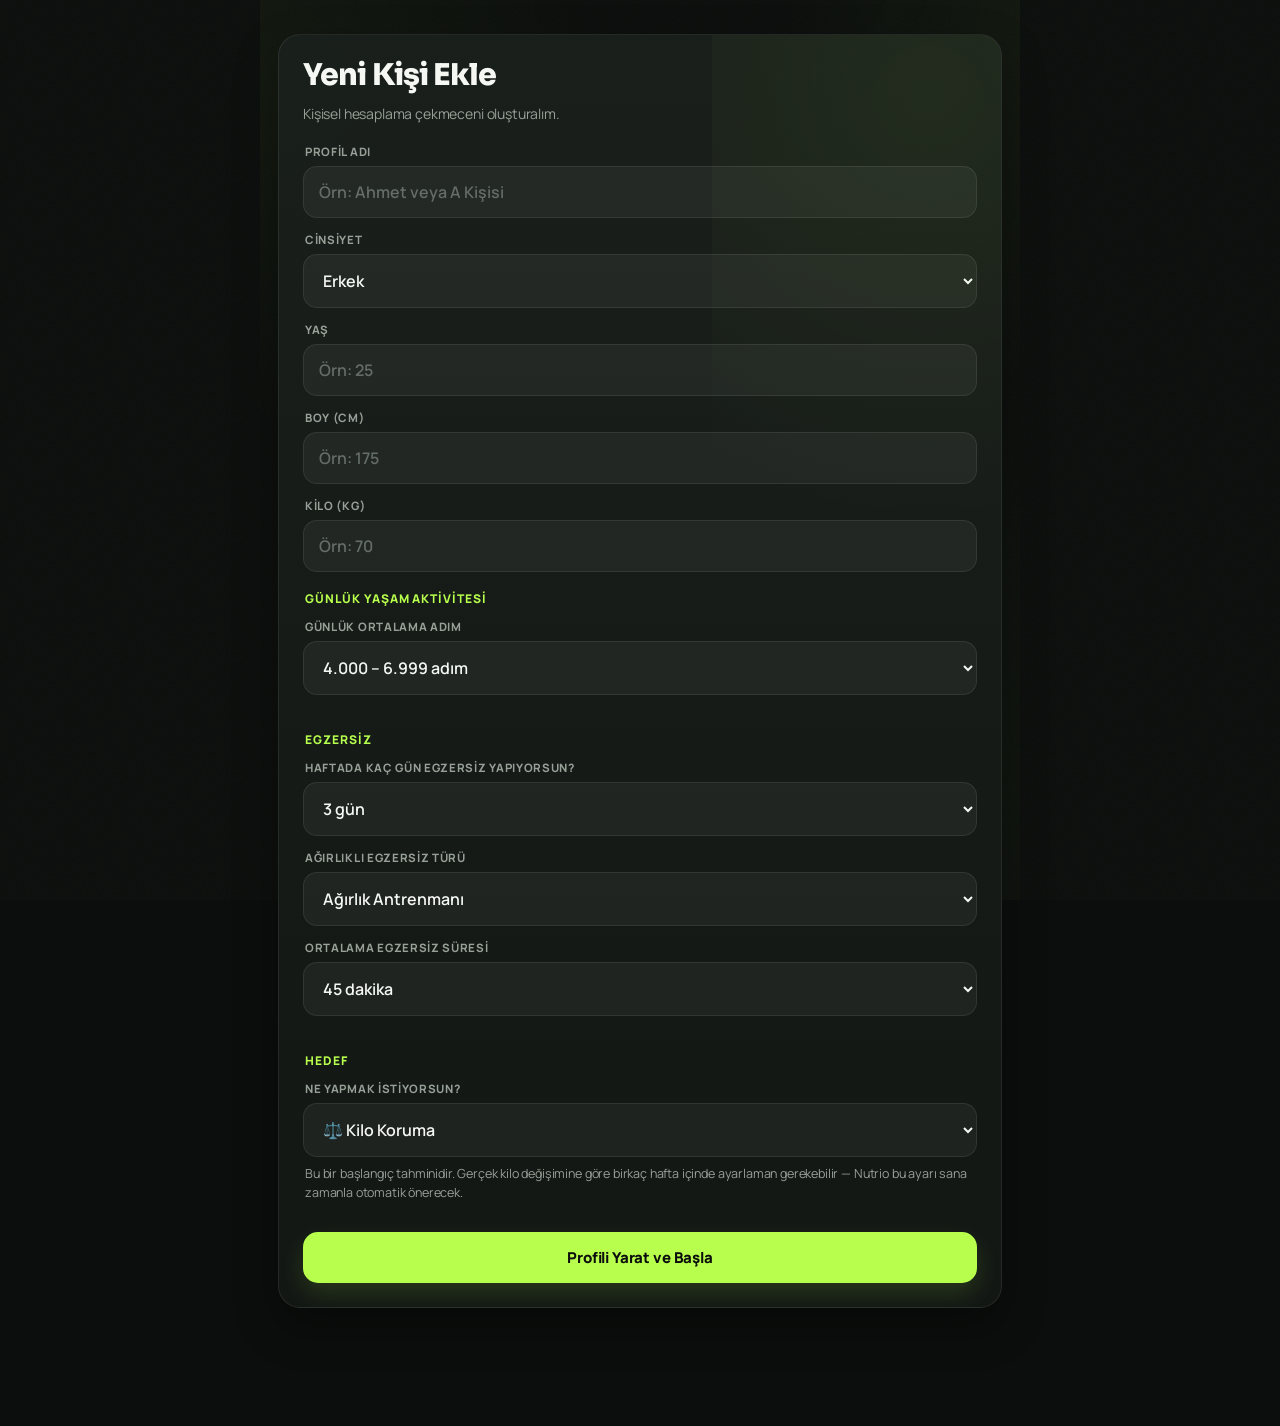
==== commit a7a72846: "Update index.html" ====
--- a/index.html
+++ b/index.html
@@ -60,7 +60,6 @@
             z-index: 0;
         }
 
-        /* subtle noise/grain overlay for texture */
         body::after {
             content: "";
             position: fixed;
@@ -86,7 +85,6 @@
         p { line-height: 1.55; }
         .gizli { display: none !important; }
 
-        /* Giriş / geçiş animasyonu */
         body > div:not(.gizli) {
             animation: icerikBelir .38s cubic-bezier(.2,.8,.2,1);
         }
@@ -101,7 +99,6 @@
             * { transition: none !important; }
         }
 
-        /* Marka rozeti (dashboard üstü) */
         .marka-rozet {
             display: flex;
             align-items: center;
@@ -122,7 +119,6 @@
             box-shadow: 0 0 10px rgba(184,255,77,.7);
         }
 
-        /* Kartlar */
         .kart {
             background: linear-gradient(180deg, rgba(26,32,28,.96), rgba(19,24,21,.96));
             border: 1px solid var(--kenar);
@@ -147,6 +143,11 @@
             pointer-events: none;
         }
 
+        .oneri-kart {
+            border-color: rgba(184,255,77,.28);
+            background: linear-gradient(180deg, rgba(184,255,77,.08), rgba(19,24,21,.96));
+        }
+
         .liste-elemani {
             background: rgba(20,25,22,.92);
             border: 1px solid var(--kenar);
@@ -158,7 +159,7 @@
             justify-content: space-between;
             align-items: center;
             gap: 14px;
-            transition: transform .18s ease, border-color .18s ease, background .18s ease, box-shadow .18s ease;
+            transition: transform .18s ease, border-color .18s ease, background .18s ease, box-shadow .18s ease, opacity .2s ease;
         }
 
         .liste-elemani:hover {
@@ -167,6 +168,16 @@
         }
 
         .liste-elemani:active { transform: scale(.99); }
+
+        .liste-elemani.silinecek {
+            opacity: 0;
+            transform: translateX(14px) scale(.97);
+        }
+
+        .liste-elemani.secili-oge {
+            border-color: var(--vurgu-renk);
+            background: rgba(184,255,77,.07);
+        }
 
         .liste-detay {
             font-size: 12px;
@@ -176,7 +187,6 @@
             font-weight: 600;
         }
 
-        /* Dashboard */
         #ana-ekran > h1 {
             position: relative;
             padding-left: 16px;
@@ -244,7 +254,6 @@
             opacity: .8;
         }
 
-        /* İlerleme çubuğu (kalori / protein kutularına eşlik eder) */
         .ilerleme-yolu {
             width: 100%;
             height: 4px;
@@ -261,7 +270,6 @@
             transition: width .5s cubic-bezier(.2,.8,.2,1);
         }
 
-        /* Butonlar */
         button {
             appearance: none;
             -webkit-appearance: none;
@@ -330,12 +338,11 @@
             gap: 8px;
         }
 
-        .buton-grubu button {
+        .buton-grubu button, .buton-grubu input {
             flex: 1;
             width: auto;
         }
 
-        /* Formlar */
         label {
             font-size: 11.5px;
             font-weight: 750;
@@ -382,12 +389,12 @@
             line-height: 1.5;
         }
 
-        /* Profil alanı */
         .profil-header {
             display: flex;
             gap: 9px;
             margin-bottom: 22px;
             align-items: center;
+            flex-wrap: wrap;
         }
 
         .profil-header select {
@@ -398,18 +405,18 @@
             color: var(--yazi-ana);
             font-weight: 750;
             border-color: rgba(255,255,255,.09);
+            flex: 1 1 100%;
         }
 
         .profil-header button {
             margin-top: 0;
             padding: 12px 14px;
             width: auto;
-            min-width: 118px;
+            flex: 1;
             font-size: 13px;
             box-shadow: none;
         }
 
-        /* Geçmiş */
         .gecmis-tarih {
             background: rgba(184,255,77,.09);
             border: 1px solid rgba(184,255,77,.16);
@@ -424,7 +431,6 @@
             display: inline-block;
         }
 
-        /* Boş durum */
         .bos-durum {
             text-align: center;
             color: var(--yazi-pasif);
@@ -435,7 +441,6 @@
             font-weight: 600;
         }
 
-        /* Form kartlarındaki başlıklar */
         #profil-ekrani,
         #besin-form-ekrani,
         #tuketim-ekrani {
@@ -464,6 +469,108 @@
 
         .profil-bolum-basligi:first-of-type { margin-top: 4px; }
 
+        /* Kategori sekmeleri */
+        .kategori-sekmeler {
+            display: flex;
+            gap: 8px;
+            overflow-x: auto;
+            padding-bottom: 6px;
+            margin: 14px 0 4px;
+            scrollbar-width: none;
+        }
+        .kategori-sekmeler::-webkit-scrollbar { display: none; }
+
+        .sekme-btn {
+            flex: 0 0 auto;
+            width: auto;
+            margin: 0;
+            padding: 9px 15px;
+            font-size: 12.5px;
+            font-weight: 750;
+            border-radius: 999px;
+            background: rgba(255,255,255,.055) !important;
+            color: var(--yazi-pasif) !important;
+            box-shadow: none;
+            border: 1px solid rgba(255,255,255,.07);
+            white-space: nowrap;
+        }
+        .sekme-btn:hover { filter: none; transform: none; background: rgba(255,255,255,.09) !important; }
+        .sekme-btn.aktif { background: var(--vurgu-renk) !important; color: var(--vurgu-yazi) !important; border-color: transparent; }
+
+        /* ⋮ menü */
+        .menu-sarmal { position: relative; }
+        .menu-nokta {
+            width: 34px; height: 34px; padding: 0;
+            border-radius: 10px;
+            background: rgba(255,255,255,.06) !important;
+            color: var(--yazi-pasif) !important;
+            box-shadow: none;
+            font-size: 18px;
+            line-height: 1;
+            margin: 0;
+            flex-shrink: 0;
+        }
+        .menu-nokta:hover { filter: none; background: rgba(255,255,255,.11) !important; transform: none; }
+        .kucuk-menu {
+            position: absolute;
+            right: 0;
+            top: 112%;
+            background: var(--kart-2);
+            border: 1px solid var(--kenar);
+            border-radius: 13px;
+            box-shadow: var(--golge);
+            overflow: hidden;
+            z-index: 20;
+            min-width: 152px;
+        }
+        .kucuk-menu button {
+            width: 100%;
+            text-align: left;
+            background: transparent;
+            color: var(--yazi-ana);
+            box-shadow: none;
+            border-radius: 0;
+            margin: 0;
+            padding: 12px 15px;
+            font-size: 13px;
+            font-weight: 700;
+        }
+        .kucuk-menu button:hover { background: rgba(255,255,255,.06); filter: none; transform: none; }
+        .kucuk-menu button:last-child { color: #ff8a8a; }
+
+        /* Toast */
+        .toast-konteyner {
+            position: fixed;
+            bottom: 18px;
+            left: 50%;
+            transform: translateX(-50%);
+            display: flex;
+            flex-direction: column;
+            gap: 8px;
+            z-index: 1000;
+            align-items: center;
+            width: 100%;
+            padding: 0 16px;
+            pointer-events: none;
+        }
+        .toast {
+            background: var(--kart-2);
+            border: 1px solid var(--kenar);
+            color: var(--yazi-ana);
+            padding: 12px 18px;
+            border-radius: 14px;
+            font-size: 13.5px;
+            font-weight: 750;
+            box-shadow: var(--golge);
+            opacity: 0;
+            transform: translateY(10px);
+            transition: opacity .25s ease, transform .25s ease;
+            max-width: 420px;
+            text-align: center;
+        }
+        .toast.goster { opacity: 1; transform: translateY(0); }
+        .toast-hata { border-color: rgba(255,93,93,.3); color: #ff8a8a; }
+
         ::-webkit-scrollbar { width: 8px; }
         ::-webkit-scrollbar-track { background: transparent; }
         ::-webkit-scrollbar-thumb { background: rgba(255,255,255,.12); border-radius: 999px; }
@@ -472,9 +579,7 @@
             body { padding: 16px 14px 90px; }
             h1 { font-size: 26px; }
             .kart { padding: 19px; border-radius: 19px; }
-            .profil-header { align-items: stretch; }
-            .profil-header select { min-width: 0; flex: 1; }
-            .profil-header button { min-width: 108px; }
+            .profil-header select { min-width: 0; }
         }
 
         @media (max-width: 390px) {
@@ -482,16 +587,16 @@
             .skor-kutu { padding: 15px 13px; }
             .skor-kutu strong { font-size: 23px; }
             .buton-grubu { gap: 6px; }
-            .profil-header button { min-width: 98px; padding-inline: 10px; }
         }
     </style>
 </head>
 <body>
 
-    <!-- 0. KULLANICI PROFİLİ SİHİRBAZI -->
+    <!-- 0. KULLANICI PROFİLİ SİHİRBAZI (Yeni oluşturma + Düzenleme) -->
     <div id="profil-ekrani" class="gizli kart">
-        <h1>Yeni Kişi Ekle</h1>
+        <h1 id="profil-form-baslik">Yeni Kişi Ekle</h1>
         <p style="font-size:14px; color:var(--yazi-pasif);">Kişisel hesaplama çekmeceni oluşturalım.</p>
+        <input type="hidden" id="pr-duzenle-id">
 
         <label>Profil Adı</label>
         <input type="text" id="pr-ad" placeholder="Örn: Ahmet veya A Kişisi">
@@ -554,9 +659,9 @@
             <option value="koruma" selected>⚖️ Kilo Koruma</option>
             <option value="kazanim">🔺 Kas / Kilo Kazanımı</option>
         </select>
-        <p class="form-not">Bu bir başlangıç tahminidir. Gerçek kilo değişimine göre birkaç hafta içinde ayarlaman gerekebilir.</p>
-
-        <button onclick="profilKaydet()">Profili Yarat ve Başla</button>
+        <p class="form-not">Bu bir başlangıç tahminidir. Gerçek kilo değişimine göre birkaç hafta içinde ayarlaman gerekebilir — Nutrio bu ayarı sana zamanla otomatik önerecek.</p>
+
+        <button id="profil-kaydet-btn" onclick="profilKaydet()">Profili Yarat ve Başla</button>
         <button class="btn-ikincil gizli" id="iptal-profil-btn" onclick="sayfaGoster('ana-ekran')">İptal</button>
     </div>
 
@@ -567,6 +672,7 @@
 
         <div class="profil-header">
             <select id="aktif-profil-secim" onchange="profilDegistir()"></select>
+            <button class="btn-ikincil" onclick="profilDuzenleAc()">⚙ Profil</button>
             <button class="btn-ikincil" onclick="yeniProfilFormu()">+ Yeni Kişi</button>
         </div>
 
@@ -583,15 +689,44 @@
                     <div class="ilerleme-yolu"><div class="ilerleme-cubuk" id="ilerleme-protein" style="width:0%;"></div></div>
                 </div>
                 <div class="skor-kutu"><strong id="gun-yag">0</strong><span>Yağ</span><span class="hedef-yazi" id="hedef-yag">Hedef: 0g</span></div>
-                <div class="skor-kutu"><strong id="gun-karb">0</strong><span>Karb</span><span class="hedef-yazi" id="hedef-karb">Hedef: 0g</span></div>
+                <div class="skor-kutu"><strong id="gun-karb">0</strong><span>Karbonhidrat</span><span class="hedef-yazi" id="hedef-karb">Hedef: 0g</span></div>
             </div>
         </div>
 
-        <button onclick="sayfaGoster('tuketim-ekrani')">Günüme Besin Ekle (+)</button>
+        <div id="kalibrasyon-karti" class="kart gizli oneri-kart">
+            <h2 style="text-align:left; font-size:15px; margin-bottom:8px;">🎯 Kalori Hedefi Önerisi</h2>
+            <p id="kalibrasyon-metni" style="font-size:13.5px; color:var(--yazi-pasif); margin:0 0 14px;"></p>
+            <div class="buton-grubu">
+                <button class="btn-ikincil" onclick="kalibrasyonReddet()">Şimdi Değil</button>
+                <button onclick="kalibrasyonUygula()">Hedefi Güncelle</button>
+            </div>
+        </div>
+
+        <div class="kart">
+            <h2 style="text-align:left; font-size:16px; margin-bottom:12px;">💧 Su Takibi</h2>
+            <div style="display:flex; justify-content:space-between; align-items:baseline; margin-bottom:8px;">
+                <strong id="su-miktar" style="font-family:var(--font-baslik); font-size:22px;">0 ml</strong>
+                <span class="hedef-yazi" id="su-hedef-yazi" style="margin-top:0;">Hedef: 2500 ml</span>
+            </div>
+            <div class="ilerleme-yolu"><div class="ilerleme-cubuk" id="ilerleme-su" style="width:0%;"></div></div>
+            <div class="buton-grubu" style="margin-top:14px;">
+                <button class="btn-ikincil" onclick="suEkle(-250)">− 250 ml</button>
+                <button onclick="suEkle(250)">+ 250 ml</button>
+            </div>
+            <div class="buton-grubu" style="margin-top:10px;">
+                <input type="number" id="su-hedef-input" placeholder="Yeni hedef (ml)" style="margin-bottom:0;">
+                <button class="btn-ikincil" onclick="suHedefKaydet()">Hedefi Güncelle</button>
+            </div>
+        </div>
+
+        <button onclick="tuketimEkranAc()">Günüme Besin Ekle (+)</button>
 
         <div class="buton-grubu" style="margin-top:10px;">
             <button class="btn-ikincil" onclick="sayfaGoster('kutuphane-ekrani')">Besin Kütüphanesi</button>
             <button class="btn-ikincil" onclick="sayfaGoster('gecmis-ekrani')">Tarih Arşivi</button>
+        </div>
+        <div class="buton-grubu" style="margin-top:8px;">
+            <button class="btn-ikincil" onclick="sayfaGoster('kilo-ekrani')">⚖ Kilo Takibi</button>
         </div>
 
         <h2 style="text-align: left; margin-top: 30px; margin-left: 5px; font-size: 19px;">Tüketim Listesi</h2>
@@ -603,7 +738,9 @@
         <h1>Besin Listesi</h1>
         <button class="btn-ikincil" onclick="sayfaGoster('ana-ekran')" style="margin-bottom:15px;">← Ana Ekrana Dön</button>
         <button onclick="besinFormuAc()">Yeni Besin Ekle (+)</button>
-        <h2 style="margin-top: 25px; text-align: left;">Kayıtlı Besinler</h2>
+        <input type="text" id="k-arama" placeholder="🔍 Besin ara..." oninput="kListele()" style="margin-top:16px; margin-bottom:0;">
+        <div class="kategori-sekmeler" id="kategori-sekmeler"></div>
+        <h2 style="margin-top: 18px; text-align: left;">Kayıtlı Besinler</h2>
         <div id="kutuphane-listesi"></div>
     </div>
 
@@ -612,6 +749,16 @@
         <h2 id="form-baslik">Besin Ekle/Düzenle</h2>
         <input type="hidden" id="b-id">
         <label>Besin Adı</label><input type="text" id="b-ad">
+        <label>Kategori</label>
+        <select id="b-kategori">
+            <option value="et">Et / Tavuk / Balık</option>
+            <option value="sut">Süt & Yumurta Ürünleri</option>
+            <option value="karb">Karbonhidrat</option>
+            <option value="sebze">Sebze</option>
+            <option value="meyve">Meyve</option>
+            <option value="yag">Yağlar</option>
+            <option value="diger">Diğer</option>
+        </select>
         <label>Referans Miktar (Gram için 100, Adet için 1)</label><input type="number" id="b-ref">
         <label>Kalori (Kcal)</label><input type="number" id="b-cal">
         <label>Protein (g)</label><input type="number" step="0.1" id="b-pro">
@@ -621,13 +768,16 @@
         <button class="btn-tehlike" onclick="sayfaGoster('kutuphane-ekrani')" style="width:100%; border-radius:50px; margin-top:10px;">İptal</button>
     </div>
 
-    <!-- 4. TÜKETİM EKLEME -->
+    <!-- 4. TÜKETİM EKLEME / DÜZENLEME -->
     <div id="tuketim-ekrani" class="gizli kart">
-        <h2>Ne Yedin?</h2>
-        <select id="t-secim"></select>
+        <h2 id="tuketim-form-baslik">Ne Yedin?</h2>
+        <input type="hidden" id="t-duzenle-id">
+        <input type="text" id="t-arama" placeholder="🔍 Besin ara..." oninput="tListele()">
+        <div class="kategori-sekmeler" id="t-kategori-sekmeler"></div>
+        <div id="t-secim-listesi" style="max-height:230px; overflow-y:auto; margin-bottom:16px; margin-top:10px;"></div>
         <label>Miktar (Gram / Adet)</label>
         <input type="number" id="t-miktar" placeholder="Kaç birim yedin?">
-        <button onclick="tuketimKaydet()">Bugüne Ekle</button>
+        <button id="tuketim-kaydet-btn" onclick="tuketimKaydet()">Bugüne Ekle</button>
         <button class="btn-tehlike" onclick="sayfaGoster('ana-ekran')" style="width:100%; border-radius:50px; margin-top:10px;">İptal</button>
     </div>
 
@@ -635,68 +785,160 @@
     <div id="gecmis-ekrani" class="gizli">
         <h1>Geçmiş Kayıtlar</h1>
         <button class="btn-ikincil" onclick="sayfaGoster('ana-ekran')" style="margin-bottom:15px;">← Ana Ekrana Dön</button>
+
+        <div class="kart">
+            <h2 style="text-align:left; font-size:16px;">📈 Kalori Trend (Son 14 Gün)</h2>
+            <div id="trend-grafik-alan"></div>
+        </div>
+
         <p id="gecmis-isim-bilgi" style="text-align:center; color:var(--yazi-pasif); font-size:14px;"></p>
         <div id="gecmis-listesi"></div>
     </div>
 
+    <!-- 6. KİLO TAKİBİ -->
+    <div id="kilo-ekrani" class="gizli">
+        <h1>Kilo Takibi</h1>
+        <button class="btn-ikincil" onclick="sayfaGoster('ana-ekran')" style="margin-bottom:15px;">← Ana Ekrana Dön</button>
+
+        <div class="kart">
+            <div class="skor-paneli" style="grid-template-columns:repeat(3,1fr);">
+                <div class="skor-kutu"><strong id="kilo-baslangic">-</strong><span>Başlangıç</span></div>
+                <div class="skor-kutu"><strong id="kilo-bugun">-</strong><span>Bugün</span></div>
+                <div class="skor-kutu"><strong id="kilo-degisim">-</strong><span>Değişim</span></div>
+            </div>
+            <div id="kilo-grafik-alan" style="margin-top:18px;"></div>
+            <p id="kilo-hedef-bilgi" class="gizli hedef-yazi" style="margin-top:10px; font-size:13px;"></p>
+        </div>
+
+        <div class="kart">
+            <label>Bugünkü Kilonu Gir (kg)</label>
+            <input type="number" step="0.1" id="kilo-yeni" placeholder="Örn: 74.8">
+            <button onclick="kiloEkle()">Kaydet</button>
+        </div>
+
+        <div class="kart">
+            <label>Hedef Kilo (kg) — isteğe bağlı</label>
+            <input type="number" step="0.1" id="kilo-hedef-input" placeholder="Örn: 70">
+            <button class="btn-ikincil" onclick="kiloHedefKaydet()">Hedefi Kaydet</button>
+        </div>
+
+        <h2 style="text-align:left; margin-top:22px;">Kayıtlar</h2>
+        <div id="kilo-listesi"></div>
+    </div>
+
+    <div class="toast-konteyner" id="toast-konteyner"></div>
+
     <script>
         // TARİH SİSTEMİ
         const bugununTarihi = new Date().toLocaleDateString('tr-TR');
 
+        function tarihToDate(str) {
+            const [g, a, y] = str.split('.').map(Number);
+            return new Date(y, a - 1, g);
+        }
+
         // TOHUM VERİLER (Kütüphane Herkes İçin Ortaktır)
         const tohumVeriler = [
-            { "id": 1, "ad": "Tavuk", "ref": 100, "pro": 16, "yag": 6, "karb": 0, "cal": 122 },
-            { "id": 2, "ad": "Tavuk Göğüsü", "ref": 100, "pro": 23, "yag": 0.7, "karb": 0, "cal": 102 },
-            { "id": 3, "ad": "Tavuk Ciğeri", "ref": 100, "pro": 16, "yag": 6, "karb": 0, "cal": 122 },
-            { "id": 4, "ad": "Kırmızı Et", "ref": 100, "pro": 26, "yag": 15, "karb": 0, "cal": 250 },
-            { "id": 5, "ad": "Protein Tozu", "ref": 100, "pro": 73, "yag": 5.5, "karb": 12, "cal": 391 },
-            { "id": 6, "ad": "Yumurta (adet)", "ref": 1, "pro": 6.28, "yag": 4.75, "karb": 0.2, "cal": 72 },
-            { "id": 7, "ad": "Toz Peynir", "ref": 100, "pro": 34, "yag": 27, "karb": 1, "cal": 383 },
-            { "id": 8, "ad": "Mozarella Peynir", "ref": 100, "pro": 18, "yag": 19, "karb": 1, "cal": 247 },
-            { "id": 9, "ad": "Skyr Yoğurt", "ref": 100, "pro": 11, "yag": 0.2, "karb": 4, "cal": 64 },
-            { "id": 10, "ad": "Lungo Pirinç", "ref": 100, "pro": 4.02, "yag": 0.4, "karb": 80, "cal": 354 },
-            { "id": 11, "ad": "Basmati Pirinç", "ref": 100, "pro": 5.16, "yag": 1.1, "karb": 78, "cal": 358 },
-            { "id": 12, "ad": "Makarna", "ref": 100, "pro": 7.2, "yag": 1.3, "karb": 72, "cal": 352 },
-            { "id": 13, "ad": "Ekmek", "ref": 100, "pro": 5.22, "yag": 1, "karb": 50, "cal": 249 },
-            { "id": 14, "ad": "Un", "ref": 100, "pro": 6, "yag": 0.8, "karb": 72, "cal": 339 },
-            { "id": 15, "ad": "Yulaf", "ref": 100, "pro": 8.4, "yag": 7, "karb": 59, "cal": 375 },
-            { "id": 16, "ad": "Nohut", "ref": 100, "pro": 12, "yag": 6.1, "karb": 48, "cal": 355 },
-            { "id": 17, "ad": "Fasülye", "ref": 100, "pro": 13.8, "yag": 1.6, "karb": 46, "cal": 326 },
-            { "id": 18, "ad": "Yeşil Mercimek", "ref": 100, "pro": 24, "yag": 1, "karb": 60, "cal": 352 },
-            { "id": 19, "ad": "Zeytinyağ (gram)", "ref": 100, "pro": 0, "yag": 100, "karb": 0, "cal": 900 },
-            { "id": 20, "ad": "Tereyağı", "ref": 100, "pro": 0.8, "yag": 81, "karb": 0.1, "cal": 717 },
-            { "id": 21, "ad": "Ricotta Peynir", "ref": 100, "pro": 7.7, "yag": 9, "karb": 3.9, "cal": 127 },
-            { "id": 22, "ad": "Süt Yağsız", "ref": 100, "pro": 3.4, "yag": 0, "karb": 5.1, "cal": 34 },
-            { "id": 23, "ad": "Süt Yarım Yağlı", "ref": 100, "pro": 3.3, "yag": 1.6, "karb": 4.8, "cal": 47 },
-            { "id": 24, "ad": "Süt Yağlı", "ref": 100, "pro": 3.3, "yag": 3.3, "karb": 4.7, "cal": 61 },
-            { "id": 25, "ad": "Yoğurt", "ref": 100, "pro": 3.6, "yag": 3.7, "karb": 4.7, "cal": 67 },
-            { "id": 26, "ad": "Fish Fingers", "ref": 100, "pro": 12, "yag": 7.9, "karb": 15, "cal": 179 },
-            { "id": 27, "ad": "Puding", "ref": 100, "pro": 3, "yag": 5, "karb": 20, "cal": 137 },
-            { "id": 28, "ad": "Sebze", "ref": 100, "pro": 1.5, "yag": 0.2, "karb": 5, "cal": 28 },
-            { "id": 29, "ad": "Meyve", "ref": 100, "pro": 0, "yag": 0, "karb": 15, "cal": 15 },
-            { "id": 30, "ad": "Elma", "ref": 100, "pro": 0.3, "yag": 0.2, "karb": 13.8, "cal": 52 },
-            { "id": 31, "ad": "Armut", "ref": 100, "pro": 0.4, "yag": 0.1, "karb": 15.2, "cal": 57 },
-            { "id": 32, "ad": "Muz", "ref": 100, "pro": 1.1, "yag": 0.3, "karb": 22.8, "cal": 89 },
-            { "id": 33, "ad": "Çilek", "ref": 100, "pro": 0.7, "yag": 0.3, "karb": 7.7, "cal": 32 },
-            { "id": 34, "ad": "Karpuz", "ref": 100, "pro": 0.6, "yag": 0.2, "karb": 7.6, "cal": 30 },
-            { "id": 35, "ad": "Kavun", "ref": 100, "pro": 0.8, "yag": 0.2, "karb": 8.2, "cal": 34 },
-            { "id": 36, "ad": "Kiraz", "ref": 100, "pro": 1, "yag": 0.3, "karb": 12.2, "cal": 50 },
-            { "id": 37, "ad": "Kivi", "ref": 100, "pro": 1.1, "yag": 0.5, "karb": 14.7, "cal": 61 },
-            { "id": 38, "ad": "Mandalina", "ref": 100, "pro": 0.8, "yag": 0.3, "karb": 13.3, "cal": 53 },
-            { "id": 39, "ad": "Portakal", "ref": 100, "pro": 0.9, "yag": 0.1, "karb": 11.8, "cal": 47 },
-            { "id": 40, "ad": "Şeftali", "ref": 100, "pro": 0.9, "yag": 0.3, "karb": 9.5, "cal": 39 },
-            { "id": 41, "ad": "Üzüm", "ref": 100, "pro": 0.7, "yag": 0.2, "karb": 18.1, "cal": 69 }
+            { "id": 1, "ad": "Tavuk", "kategori": "et", "ref": 100, "pro": 16, "yag": 6, "karb": 0, "cal": 122 },
+            { "id": 2, "ad": "Tavuk Göğüsü", "kategori": "et", "ref": 100, "pro": 23, "yag": 0.7, "karb": 0, "cal": 102 },
+            { "id": 3, "ad": "Tavuk Ciğeri", "kategori": "et", "ref": 100, "pro": 16, "yag": 6, "karb": 0, "cal": 122 },
+            { "id": 4, "ad": "Kırmızı Et", "kategori": "et", "ref": 100, "pro": 26, "yag": 15, "karb": 0, "cal": 250 },
+            { "id": 5, "ad": "Protein Tozu", "kategori": "diger", "ref": 100, "pro": 73, "yag": 5.5, "karb": 12, "cal": 391 },
+            { "id": 6, "ad": "Yumurta (adet)", "kategori": "sut", "ref": 1, "pro": 6.28, "yag": 4.75, "karb": 0.2, "cal": 72 },
+            { "id": 7, "ad": "Toz Peynir", "kategori": "sut", "ref": 100, "pro": 34, "yag": 27, "karb": 1, "cal": 383 },
+            { "id": 8, "ad": "Mozarella Peynir", "kategori": "sut", "ref": 100, "pro": 18, "yag": 19, "karb": 1, "cal": 247 },
+            { "id": 9, "ad": "Skyr Yoğurt", "kategori": "sut", "ref": 100, "pro": 11, "yag": 0.2, "karb": 4, "cal": 64 },
+            { "id": 10, "ad": "Lungo Pirinç", "kategori": "karb", "ref": 100, "pro": 4.02, "yag": 0.4, "karb": 80, "cal": 354 },
+            { "id": 11, "ad": "Basmati Pirinç", "kategori": "karb", "ref": 100, "pro": 5.16, "yag": 1.1, "karb": 78, "cal": 358 },
+            { "id": 12, "ad": "Makarna", "kategori": "karb", "ref": 100, "pro": 7.2, "yag": 1.3, "karb": 72, "cal": 352 },
+            { "id": 13, "ad": "Ekmek", "kategori": "karb", "ref": 100, "pro": 5.22, "yag": 1, "karb": 50, "cal": 249 },
+            { "id": 14, "ad": "Un", "kategori": "karb", "ref": 100, "pro": 6, "yag": 0.8, "karb": 72, "cal": 339 },
+            { "id": 15, "ad": "Yulaf", "kategori": "karb", "ref": 100, "pro": 8.4, "yag": 7, "karb": 59, "cal": 375 },
+            { "id": 16, "ad": "Nohut", "kategori": "karb", "ref": 100, "pro": 12, "yag": 6.1, "karb": 48, "cal": 355 },
+            { "id": 17, "ad": "Fasülye", "kategori": "karb", "ref": 100, "pro": 13.8, "yag": 1.6, "karb": 46, "cal": 326 },
+            { "id": 18, "ad": "Yeşil Mercimek", "kategori": "karb", "ref": 100, "pro": 24, "yag": 1, "karb": 60, "cal": 352 },
+            { "id": 19, "ad": "Zeytinyağ (gram)", "kategori": "yag", "ref": 100, "pro": 0, "yag": 100, "karb": 0, "cal": 900 },
+            { "id": 20, "ad": "Tereyağı", "kategori": "yag", "ref": 100, "pro": 0.8, "yag": 81, "karb": 0.1, "cal": 717 },
+            { "id": 21, "ad": "Ricotta Peynir", "kategori": "sut", "ref": 100, "pro": 7.7, "yag": 9, "karb": 3.9, "cal": 127 },
+            { "id": 22, "ad": "Süt Yağsız", "kategori": "sut", "ref": 100, "pro": 3.4, "yag": 0, "karb": 5.1, "cal": 34 },
+            { "id": 23, "ad": "Süt Yarım Yağlı", "kategori": "sut", "ref": 100, "pro": 3.3, "yag": 1.6, "karb": 4.8, "cal": 47 },
+            { "id": 24, "ad": "Süt Yağlı", "kategori": "sut", "ref": 100, "pro": 3.3, "yag": 3.3, "karb": 4.7, "cal": 61 },
+            { "id": 25, "ad": "Yoğurt", "kategori": "sut", "ref": 100, "pro": 3.6, "yag": 3.7, "karb": 4.7, "cal": 67 },
+            { "id": 26, "ad": "Fish Fingers", "kategori": "et", "ref": 100, "pro": 12, "yag": 7.9, "karb": 15, "cal": 179 },
+            { "id": 27, "ad": "Puding", "kategori": "diger", "ref": 100, "pro": 3, "yag": 5, "karb": 20, "cal": 137 },
+            { "id": 28, "ad": "Sebze", "kategori": "sebze", "ref": 100, "pro": 1.5, "yag": 0.2, "karb": 5, "cal": 28 },
+            { "id": 29, "ad": "Meyve", "kategori": "meyve", "ref": 100, "pro": 0, "yag": 0, "karb": 15, "cal": 15 },
+            { "id": 30, "ad": "Elma", "kategori": "meyve", "ref": 100, "pro": 0.3, "yag": 0.2, "karb": 13.8, "cal": 52 },
+            { "id": 31, "ad": "Armut", "kategori": "meyve", "ref": 100, "pro": 0.4, "yag": 0.1, "karb": 15.2, "cal": 57 },
+            { "id": 32, "ad": "Muz", "kategori": "meyve", "ref": 100, "pro": 1.1, "yag": 0.3, "karb": 22.8, "cal": 89 },
+            { "id": 33, "ad": "Çilek", "kategori": "meyve", "ref": 100, "pro": 0.7, "yag": 0.3, "karb": 7.7, "cal": 32 },
+            { "id": 34, "ad": "Karpuz", "kategori": "meyve", "ref": 100, "pro": 0.6, "yag": 0.2, "karb": 7.6, "cal": 30 },
+            { "id": 35, "ad": "Kavun", "kategori": "meyve", "ref": 100, "pro": 0.8, "yag": 0.2, "karb": 8.2, "cal": 34 },
+            { "id": 36, "ad": "Kiraz", "kategori": "meyve", "ref": 100, "pro": 1, "yag": 0.3, "karb": 12.2, "cal": 50 },
+            { "id": 37, "ad": "Kivi", "kategori": "meyve", "ref": 100, "pro": 1.1, "yag": 0.5, "karb": 14.7, "cal": 61 },
+            { "id": 38, "ad": "Mandalina", "kategori": "meyve", "ref": 100, "pro": 0.8, "yag": 0.3, "karb": 13.3, "cal": 53 },
+            { "id": 39, "ad": "Portakal", "kategori": "meyve", "ref": 100, "pro": 0.9, "yag": 0.1, "karb": 11.8, "cal": 47 },
+            { "id": 40, "ad": "Şeftali", "kategori": "meyve", "ref": 100, "pro": 0.9, "yag": 0.3, "karb": 9.5, "cal": 39 },
+            { "id": 41, "ad": "Üzüm", "kategori": "meyve", "ref": 100, "pro": 0.7, "yag": 0.2, "karb": 18.1, "cal": 69 }
         ];
 
         // VERİTABANI BAĞLANTILARI
         let besinler = JSON.parse(localStorage.getItem('df_besinler'));
-        if(!besinler || besinler.length === 0) {
+        if (!besinler || besinler.length === 0) {
             besinler = tohumVeriler;
             localStorage.setItem('df_besinler', JSON.stringify(besinler));
         }
 
         let profiller = JSON.parse(localStorage.getItem('df_profiller')) || [];
         let aktifProfilId = localStorage.getItem('df_aktif_profil_id');
+        let favoriler = JSON.parse(localStorage.getItem('df_favoriler')) || [];
+
+        // Arayüz durum değişkenleri
+        let aktifKategori = 'tum';
+        let tAktifKategori = 'tum';
+        let tSeciliBesinId = null;
+
+        // GÖÇ / MİGRASYON — eski kayıtları yeni alanlarla tamamla
+        function besinMigrasyon() {
+            let degisti = false;
+            besinler.forEach(b => {
+                if (!b.kategori) {
+                    let tohum = tohumVeriler.find(t => t.id === b.id);
+                    b.kategori = tohum ? tohum.kategori : 'diger';
+                    degisti = true;
+                }
+            });
+            // Kütüphaneden eksilmiş (kaybolmuş) varsayılan besinleri, mevcutları bozmadan geri ekle
+            tohumVeriler.forEach(t => {
+                if (!besinler.find(b => b.id === t.id)) {
+                    besinler.push({ id: t.id, ad: t.ad, kategori: t.kategori, ref: t.ref, cal: t.cal, pro: t.pro, yag: t.yag, karb: t.karb });
+                    degisti = true;
+                }
+            });
+            if (degisti) localStorage.setItem('df_besinler', JSON.stringify(besinler));
+        }
+
+        function profilMigrasyon() {
+            let degisti = false;
+            profiller.forEach(p => {
+                if (!p.girdi) {
+                    let bilinenKilo = (p.kiloGecmisi && p.kiloGecmisi.length) ? p.kiloGecmisi[p.kiloGecmisi.length - 1].kilo : 70;
+                    p.girdi = { cins: 'erkek', yas: 25, boy: 170, kilo: bilinenKilo, adimFaktor: 1.2, egzGun: 3, egzTip: 'agirlik', egzSure: 45, hedef: 'koruma' };
+                    degisti = true;
+                }
+                if (!p.kiloGecmisi) {
+                    p.kiloGecmisi = [{ id: Date.now() + Math.random(), tarih: p.aktifTarih || bugununTarihi, kilo: p.girdi.kilo }];
+                    degisti = true;
+                }
+                if (!p.su) { p.su = { tarih: bugununTarihi, miktar: 0 }; degisti = true; }
+                if (!p.suHedefMl) { p.suHedefMl = Math.round((p.girdi.kilo * 33) / 250) * 250; degisti = true; }
+                if (p.hedefKilo === undefined) { p.hedefKilo = null; degisti = true; }
+            });
+            if (degisti) localStorage.setItem('df_profiller', JSON.stringify(profiller));
+        }
+
+        besinMigrasyon();
+        profilMigrasyon();
 
         // SAYFA VE PROFİL YÖNETİMİ
         function baslangicKontrolu() {
@@ -715,75 +957,170 @@
             document.querySelectorAll('body > div').forEach(d => d.classList.add('gizli'));
             document.getElementById(id).classList.remove('gizli');
 
-            if(id === 'ana-ekran') arayuzGuncelle();
-            if(id === 'kutuphane-ekrani') kListele();
-            if(id === 'tuketim-ekrani') tDoldur();
-            if(id === 'gecmis-ekrani') gecmisListele();
+            if (id === 'ana-ekran') arayuzGuncelle();
+            if (id === 'kutuphane-ekrani') kListele();
+            if (id === 'tuketim-ekrani') tListele();
+            if (id === 'gecmis-ekrani') gecmisListele();
+            if (id === 'kilo-ekrani') kiloEkraniGuncelle();
+        }
+
+        // TOAST BİLDİRİMLERİ
+        function bildirGoster(mesaj, tur) {
+            const konteyner = document.getElementById('toast-konteyner');
+            const toast = document.createElement('div');
+            toast.className = 'toast' + (tur === 'hata' ? ' toast-hata' : '');
+            toast.textContent = mesaj;
+            konteyner.appendChild(toast);
+            requestAnimationFrame(() => toast.classList.add('goster'));
+            setTimeout(() => {
+                toast.classList.remove('goster');
+                setTimeout(() => toast.remove(), 300);
+            }, 2400);
+        }
+
+        // ⋮ MENÜ AÇMA/KAPAMA
+        function menuAcKapa(event, id) {
+            event.stopPropagation();
+            document.querySelectorAll('.kucuk-menu').forEach(m => { if (m.id !== id) m.classList.add('gizli'); });
+            document.getElementById(id).classList.toggle('gizli');
+        }
+        document.addEventListener('click', function (e) {
+            if (!e.target.closest('.menu-sarmal')) {
+                document.querySelectorAll('.kucuk-menu').forEach(m => m.classList.add('gizli'));
+            }
+        });
+
+        // BASİT SVG ÇİZGİ GRAFİĞİ (kilo / kalori trend için ortak)
+        function svgCizgiGrafik(degerler, w, h, renk, hedefCizgi) {
+            w = w || 320; h = h || 90; renk = renk || 'var(--vurgu-renk)';
+            if (!degerler || degerler.length < 2) return '';
+            const pad = 10;
+            let min = Math.min(...degerler), max = Math.max(...degerler);
+            if (hedefCizgi) { min = Math.min(min, hedefCizgi); max = Math.max(max, hedefCizgi); }
+            if (min === max) { min -= 1; max += 1; }
+            const rw = w - pad * 2, rh = h - pad * 2;
+            const noktalar = degerler.map((v, i) => {
+                const x = pad + (i / (degerler.length - 1)) * rw;
+                const y = pad + rh - ((v - min) / (max - min)) * rh;
+                return [x, y];
+            });
+            const polylineStr = noktalar.map(p => p.join(',')).join(' ');
+            const alanPath = 'M' + noktalar[0][0] + ',' + (pad + rh) + ' L' + polylineStr.split(' ').join(' L') + ' L' + noktalar[noktalar.length - 1][0] + ',' + (pad + rh) + ' Z';
+            let hedefSVG = '';
+            if (hedefCizgi) {
+                const y = pad + rh - ((hedefCizgi - min) / (max - min)) * rh;
+                hedefSVG = '<line x1="' + pad + '" y1="' + y + '" x2="' + (w - pad) + '" y2="' + y + '" stroke="var(--yazi-pasif)" stroke-width="1" stroke-dasharray="4 4" opacity=".6"/>';
+            }
+            const gid = 'grad' + Math.random().toString(36).slice(2, 8);
+            const noktaSVG = noktalar.map(p => '<circle cx="' + p[0] + '" cy="' + p[1] + '" r="3" fill="' + renk + '"/>').join('');
+            return '<svg viewBox="0 0 ' + w + ' ' + h + '" style="width:100%; height:' + h + 'px; overflow:visible;">' +
+                '<defs><linearGradient id="' + gid + '" x1="0" y1="0" x2="0" y2="1"><stop offset="0%" stop-color="' + renk + '" stop-opacity=".35"/><stop offset="100%" stop-color="' + renk + '" stop-opacity="0"/></linearGradient></defs>' +
+                hedefSVG +
+                '<path d="' + alanPath + '" fill="url(#' + gid + ')" stroke="none"/>' +
+                '<polyline points="' + polylineStr + '" fill="none" stroke="' + renk + '" stroke-width="2.5" stroke-linecap="round" stroke-linejoin="round"/>' +
+                noktaSVG +
+                '</svg>';
         }
 
         // PROFİL (ÇEKMECE) MATEMATİĞİ
         function yeniProfilFormu() {
             document.querySelectorAll('#profil-ekrani input').forEach(inp => inp.value = '');
+            document.getElementById('profil-form-baslik').innerText = 'Yeni Kişi Ekle';
+            document.getElementById('profil-kaydet-btn').innerText = 'Profili Yarat ve Başla';
             document.getElementById('iptal-profil-btn').classList.remove('gizli');
             sayfaGoster('profil-ekrani');
         }
 
-        // Egzersiz türüne göre yaklaşık MET değeri (enerji harcama yoğunluğu)
+        function profilDuzenleAc() {
+            let aktif = aktifProfiliGetir();
+            if (!aktif || !aktif.girdi) {
+                bildirGoster('Bu profilin bilgileri bulunamadı, lütfen yeniden oluşturun.', 'hata');
+                return;
+            }
+            document.getElementById('pr-ad').value = aktif.ad;
+            document.getElementById('pr-cinsiyet').value = aktif.girdi.cins;
+            document.getElementById('pr-yas').value = aktif.girdi.yas;
+            document.getElementById('pr-boy').value = aktif.girdi.boy;
+            document.getElementById('pr-kilo').value = aktif.girdi.kilo;
+            document.getElementById('pr-adim').value = aktif.girdi.adimFaktor;
+            document.getElementById('pr-egzersiz-gun').value = aktif.girdi.egzGun;
+            document.getElementById('pr-egzersiz-tip').value = aktif.girdi.egzTip;
+            document.getElementById('pr-egzersiz-sure').value = aktif.girdi.egzSure;
+            document.getElementById('pr-hedef').value = aktif.girdi.hedef;
+            document.getElementById('pr-duzenle-id').value = aktif.id;
+            document.getElementById('profil-form-baslik').innerText = 'Profili Düzenle';
+            document.getElementById('profil-kaydet-btn').innerText = 'Değişiklikleri Kaydet';
+            document.getElementById('iptal-profil-btn').classList.remove('gizli');
+            sayfaGoster('profil-ekrani');
+        }
+
         function metDegeri(tip) {
             const metTablosu = { agirlik: 5, kosu: 9.8, futbol: 7, bisiklet: 7.5, kardiyo: 7, karisik: 6.5 };
             return metTablosu[tip] || 5;
         }
 
+        function hesaplaHedefler(cins, yas, boy, kilo, adimFaktor, egzGun, egzTip, egzSure, hedef) {
+            let bmr = cins === 'erkek' ? (10 * kilo) + (6.25 * boy) - (5 * yas) + 5 : (10 * kilo) + (6.25 * boy) - (5 * yas) - 161;
+            let gunlukYasamKalori = bmr * adimFaktor;
+            let met = metDegeri(egzTip);
+            let kcalDakika = (met * 3.5 * kilo) / 200;
+            let haftalikEgzersizKcal = kcalDakika * egzSure * egzGun;
+            let gunlukEgzersizKcal = haftalikEgzersizKcal / 7;
+            let tdee = gunlukYasamKalori + gunlukEgzersizKcal;
+            let hedefCarpan = hedef === 'kayip' ? 0.85 : (hedef === 'kazanim' ? 1.075 : 1);
+            let kalori = Math.round(tdee * hedefCarpan);
+            let proteinGkg = hedef === 'kayip' ? 2.0 : 1.8;
+            let p_hedef = Math.round(kilo * proteinGkg);
+            let yagGkg = 0.8;
+            let y_hedef = Math.round(kilo * yagGkg);
+            let k_hedef = Math.round((kalori - (p_hedef * 4) - (y_hedef * 9)) / 4);
+            if (k_hedef < 0) k_hedef = 0;
+            return { kalori: kalori, pro: p_hedef, yag: y_hedef, karb: k_hedef };
+        }
+
         function profilKaydet() {
+            let duzenleId = document.getElementById('pr-duzenle-id').value;
             let ad = document.getElementById('pr-ad').value || "İsimsiz Profil";
             let cins = document.getElementById('pr-cinsiyet').value;
             let yas = parseFloat(document.getElementById('pr-yas').value);
             let boy = parseFloat(document.getElementById('pr-boy').value);
             let kilo = parseFloat(document.getElementById('pr-kilo').value);
-
             let adimFaktor = parseFloat(document.getElementById('pr-adim').value);
             let egzGun = parseFloat(document.getElementById('pr-egzersiz-gun').value);
             let egzTip = document.getElementById('pr-egzersiz-tip').value;
             let egzSure = parseFloat(document.getElementById('pr-egzersiz-sure').value);
             let hedef = document.getElementById('pr-hedef').value;
 
-            if(!yas || !boy || !kilo) { alert("Lütfen yaş, boy ve kilonuzu girin."); return; }
-
-            // 1) Dinlenme metabolizması (Mifflin-St Jeor)
-            let bmr = cins === 'erkek' ? (10*kilo) + (6.25*boy) - (5*yas) + 5 : (10*kilo) + (6.25*boy) - (5*yas) - 161;
-
-            // 2) Günlük yaşam aktivitesi (adım sayısına dayalı NEAT çarpanı)
-            let gunlukYasamKalori = bmr * adimFaktor;
-
-            // 3) Egzersizden gelen haftalık ortalama günlük kalori (MET tabanlı)
-            let met = metDegeri(egzTip);
-            let kcalDakika = (met * 3.5 * kilo) / 200;
-            let haftalikEgzersizKcal = kcalDakika * egzSure * egzGun;
-            let gunlukEgzersizKcal = haftalikEgzersizKcal / 7;
-
-            // 4) Tahmini toplam günlük enerji ihtiyacı (TDEE)
-            let tdee = gunlukYasamKalori + gunlukEgzersizKcal;
-
-            // 5) Hedefe göre kalori ayarı
-            let hedefCarpan = hedef === 'kayip' ? 0.85 : (hedef === 'kazanim' ? 1.075 : 1);
-            let kalori = Math.round(tdee * hedefCarpan);
-
-            // 6) Protein: hedefe göre kilo başına g (sabit 2.2 yerine)
-            let proteinGkg = hedef === 'kayip' ? 2.0 : 1.8;
-            let p_hedef = Math.round(kilo * proteinGkg);
-
-            // 7) Yağ: kalorinin sabit %'si yerine kilo başına g
-            let yagGkg = 0.8;
-            let y_hedef = Math.round(kilo * yagGkg);
-
-            // 8) Karbonhidrat: kalan kalori
-            let k_hedef = Math.round((kalori - (p_hedef*4) - (y_hedef*9)) / 4);
-            if (k_hedef < 0) k_hedef = 0;
+            if (!yas || !boy || !kilo) { bildirGoster('Lütfen yaş, boy ve kilonuzu girin.', 'hata'); return; }
+
+            let hesap = hesaplaHedefler(cins, yas, boy, kilo, adimFaktor, egzGun, egzTip, egzSure, hedef);
+
+            if (duzenleId) {
+                let p = profiller.find(x => x.id == duzenleId);
+                let eskiKilo = p.girdi.kilo;
+                p.ad = ad; p.kalori = hesap.kalori; p.pro = hesap.pro; p.yag = hesap.yag; p.karb = hesap.karb;
+                p.girdi = { cins, yas, boy, kilo, adimFaktor, egzGun, egzTip, egzSure, hedef };
+                if (kilo !== eskiKilo) {
+                    if (!p.kiloGecmisi) p.kiloGecmisi = [];
+                    let bugunkuKayit = p.kiloGecmisi.find(g => g.tarih === bugununTarihi);
+                    if (bugunkuKayit) bugunkuKayit.kilo = kilo;
+                    else p.kiloGecmisi.push({ id: Date.now(), tarih: bugununTarihi, kilo: kilo });
+                }
+                localStorage.setItem('df_profiller', JSON.stringify(profiller));
+                document.getElementById('pr-duzenle-id').value = '';
+                document.getElementById('iptal-profil-btn').classList.add('gizli');
+                bildirGoster('Profil güncellendi');
+                sayfaGoster('ana-ekran');
+                return;
+            }
 
             let yeniProfil = {
-                id: Date.now(), ad: ad, kalori: kalori, pro: p_hedef, yag: y_hedef, karb: k_hedef,
+                id: Date.now(), ad: ad, kalori: hesap.kalori, pro: hesap.pro, yag: hesap.yag, karb: hesap.karb,
                 gunluk: [], gecmis: [], aktifTarih: bugununTarihi,
-                // sonraki düzenlemeler / olası kalibrasyon için saklanan girdiler
+                kiloGecmisi: [{ id: Date.now(), tarih: bugununTarihi, kilo: kilo }],
+                su: { tarih: bugununTarihi, miktar: 0 },
+                suHedefMl: Math.round((kilo * 33) / 250) * 250,
+                hedefKilo: null,
                 girdi: { cins, yas, boy, kilo, adimFaktor, egzGun, egzTip, egzSure, hedef }
             };
 
@@ -793,6 +1130,7 @@
             localStorage.setItem('df_aktif_profil_id', aktifProfilId);
 
             document.getElementById('iptal-profil-btn').classList.add('gizli');
+            bildirGoster('Profil oluşturuldu, hoş geldin!');
             sayfaGoster('ana-ekran');
         }
 
@@ -805,8 +1143,8 @@
 
         function tarihKontrol(id) {
             let p = profiller.find(x => x.id == id);
-            if(p && p.aktifTarih !== bugununTarihi) {
-                if(p.gunluk.length > 0) {
+            if (p && p.aktifTarih !== bugununTarihi) {
+                if (p.gunluk.length > 0) {
                     p.gecmis.push({ tarih: p.aktifTarih, veriler: p.gunluk });
                 }
                 p.gunluk = [];
@@ -820,17 +1158,54 @@
         }
 
         // KÜTÜPHANE İŞLEMLERİ (CRUD)
+        function kategoriSekmeleriOlustur() {
+            const kats = [
+                { key: 'tum', ad: 'Tümü' }, { key: 'favori', ad: '★ Favoriler' },
+                { key: 'et', ad: 'Et/Tavuk' }, { key: 'sut', ad: 'Süt Ürünleri' },
+                { key: 'karb', ad: 'Karbonhidrat' }, { key: 'sebze', ad: 'Sebze' },
+                { key: 'meyve', ad: 'Meyve' }, { key: 'yag', ad: 'Yağlar' }, { key: 'diger', ad: 'Diğer' }
+            ];
+            const alan = document.getElementById('kategori-sekmeler');
+            alan.innerHTML = kats.map(k => '<button class="sekme-btn ' + (aktifKategori === k.key ? 'aktif' : '') + '" onclick="kategoriSec(\'' + k.key + '\')">' + k.ad + '</button>').join('');
+        }
+
+        function kategoriSec(key) { aktifKategori = key; kListele(); }
+
+        function favoriToggle(id) {
+            if (favoriler.includes(id)) favoriler = favoriler.filter(x => x !== id);
+            else favoriler.push(id);
+            localStorage.setItem('df_favoriler', JSON.stringify(favoriler));
+            kListele();
+        }
+
         function kListele() {
+            kategoriSekmeleriOlustur();
+            const arama = (document.getElementById('k-arama').value || '').toLocaleLowerCase('tr-TR');
             const liste = document.getElementById('kutuphane-listesi');
             liste.innerHTML = '';
-            besinler.forEach(b => {
+
+            let filtreli = besinler.filter(b => {
+                if (aktifKategori === 'favori' && !favoriler.includes(b.id)) return false;
+                if (aktifKategori !== 'tum' && aktifKategori !== 'favori' && b.kategori !== aktifKategori) return false;
+                if (arama && !b.ad.toLocaleLowerCase('tr-TR').includes(arama)) return false;
+                return true;
+            });
+
+            if (filtreli.length === 0) {
+                liste.innerHTML = '<div class="bos-durum">🔍 Bu kritere uyan besin bulunamadı.</div>';
+                return;
+            }
+
+            filtreli.forEach(b => {
+                const favoriMi = favoriler.includes(b.id);
                 liste.innerHTML += `
-                    <div class="liste-elemani">
+                    <div class="liste-elemani" data-bid="${b.id}">
                         <div style="flex:1;">
                             <strong style="color:var(--yazi-ana); font-size:16px;">${b.ad}</strong>
                             <span class="liste-detay">${b.ref} birim | ${b.cal} kcal | P:${b.pro} Y:${b.yag}</span>
                         </div>
                         <div class="buton-grubu">
+                            <button class="btn-duzenle" onclick="favoriToggle(${b.id})" style="color:${favoriMi ? 'var(--vurgu-renk)' : 'var(--yazi-pasif)'} !important;">${favoriMi ? '★' : '☆'}</button>
                             <button class="btn-duzenle" onclick="besinDuzenle(${b.id})">✎</button>
                             <button class="btn-tehlike" onclick="besinSil(${b.id})" style="border-radius:12px;">✖</button>
                         </div>
@@ -838,53 +1213,244 @@
             });
         }
 
-        function besinFormuAc() { document.querySelectorAll('#besin-form-ekrani input').forEach(inp => inp.value = ''); sayfaGoster('besin-form-ekrani'); }
+        function besinFormuAc() {
+            document.querySelectorAll('#besin-form-ekrani input').forEach(inp => inp.value = '');
+            document.getElementById('b-kategori').value = 'et';
+            sayfaGoster('besin-form-ekrani');
+        }
 
         function besinKaydet() {
             let id = document.getElementById('b-id').value;
-            let yeni = { id: id ? parseInt(id) : Date.now(), ad: document.getElementById('b-ad').value, ref: parseFloat(document.getElementById('b-ref').value), cal: parseFloat(document.getElementById('b-cal').value), pro: parseFloat(document.getElementById('b-pro').value), yag: parseFloat(document.getElementById('b-yag').value), karb: parseFloat(document.getElementById('b-karb').value) };
-            if(id) { besinler[besinler.findIndex(x => x.id == id)] = yeni; } else { besinler.push(yeni); }
+            let yeni = {
+                id: id ? parseInt(id) : Date.now(),
+                ad: document.getElementById('b-ad').value,
+                kategori: document.getElementById('b-kategori').value,
+                ref: parseFloat(document.getElementById('b-ref').value),
+                cal: parseFloat(document.getElementById('b-cal').value),
+                pro: parseFloat(document.getElementById('b-pro').value),
+                yag: parseFloat(document.getElementById('b-yag').value),
+                karb: parseFloat(document.getElementById('b-karb').value)
+            };
+            if (id) { besinler[besinler.findIndex(x => x.id == id)] = yeni; } else { besinler.push(yeni); }
             localStorage.setItem('df_besinler', JSON.stringify(besinler));
+            bildirGoster(id ? 'Besin güncellendi' : 'Besin eklendi');
             sayfaGoster('kutuphane-ekrani');
         }
 
         function besinDuzenle(id) {
             let b = besinler.find(x => x.id === id);
-            document.getElementById('b-id').value = b.id; document.getElementById('b-ad').value = b.ad; document.getElementById('b-ref').value = b.ref; document.getElementById('b-cal').value = b.cal; document.getElementById('b-pro').value = b.pro; document.getElementById('b-yag').value = b.yag; document.getElementById('b-karb').value = b.karb;
+            document.getElementById('b-id').value = b.id; document.getElementById('b-ad').value = b.ad;
+            document.getElementById('b-kategori').value = b.kategori || 'diger';
+            document.getElementById('b-ref').value = b.ref; document.getElementById('b-cal').value = b.cal;
+            document.getElementById('b-pro').value = b.pro; document.getElementById('b-yag').value = b.yag;
+            document.getElementById('b-karb').value = b.karb;
             sayfaGoster('besin-form-ekrani');
         }
 
         function besinSil(id) {
-            if(confirm("Bu yiyeceği silmek istiyor musun?")) { besinler = besinler.filter(x => x.id !== id); localStorage.setItem('df_besinler', JSON.stringify(besinler)); kListele(); }
-        }
-
-        // TÜKETİM VE ARAYÜZ
-        function tDoldur() {
-            let sec = document.getElementById('t-secim');
-            sec.innerHTML = '<option value="">-- Besin Seç --</option>';
-            besinler.forEach(b => sec.innerHTML += `<option value="${b.id}">${b.ad}</option>`);
-        }
+            if (confirm("Bu yiyeceği silmek istiyor musun?")) {
+                const el = document.querySelector('[data-bid="' + id + '"]');
+                const tamamla = () => {
+                    besinler = besinler.filter(x => x.id !== id);
+                    localStorage.setItem('df_besinler', JSON.stringify(besinler));
+                    kListele();
+                    bildirGoster('Besin silindi');
+                };
+                if (el) { el.classList.add('silinecek'); setTimeout(tamamla, 220); } else tamamla();
+            }
+        }
+
+        // TÜKETİM (KATEGORİ + ARAMA + SEÇ) VE ARAYÜZ
+        function tuketimEkranAc() {
+            document.getElementById('t-duzenle-id').value = '';
+            document.getElementById('t-miktar').value = '';
+            document.getElementById('t-arama').value = '';
+            tSeciliBesinId = null;
+            tAktifKategori = 'tum';
+            document.getElementById('tuketim-form-baslik').innerText = 'Ne Yedin?';
+            document.getElementById('tuketim-kaydet-btn').innerText = 'Bugüne Ekle';
+            sayfaGoster('tuketim-ekrani');
+        }
+
+        function tKategoriSekmeleriOlustur() {
+            const kats = [
+                { key: 'tum', ad: 'Tümü' }, { key: 'favori', ad: '★ Favoriler' },
+                { key: 'et', ad: 'Et/Tavuk' }, { key: 'sut', ad: 'Süt Ürünleri' },
+                { key: 'karb', ad: 'Karbonhidrat' }, { key: 'sebze', ad: 'Sebze' },
+                { key: 'meyve', ad: 'Meyve' }, { key: 'yag', ad: 'Yağlar' }, { key: 'diger', ad: 'Diğer' }
+            ];
+            const alan = document.getElementById('t-kategori-sekmeler');
+            alan.innerHTML = kats.map(k => '<button class="sekme-btn ' + (tAktifKategori === k.key ? 'aktif' : '') + '" onclick="tKategoriSec(\'' + k.key + '\')">' + k.ad + '</button>').join('');
+        }
+
+        function tKategoriSec(key) { tAktifKategori = key; tListele(); }
+
+        function tListele() {
+            tKategoriSekmeleriOlustur();
+            const arama = (document.getElementById('t-arama').value || '').toLocaleLowerCase('tr-TR');
+            const alan = document.getElementById('t-secim-listesi');
+            let filtreli = besinler.filter(b => {
+                if (tAktifKategori === 'favori' && !favoriler.includes(b.id)) return false;
+                if (tAktifKategori !== 'tum' && tAktifKategori !== 'favori' && b.kategori !== tAktifKategori) return false;
+                if (arama && !b.ad.toLocaleLowerCase('tr-TR').includes(arama)) return false;
+                return true;
+            });
+            filtreli.sort((a, b) => (favoriler.includes(a.id) ? 0 : 1) - (favoriler.includes(b.id) ? 0 : 1));
+
+            if (filtreli.length === 0) {
+                alan.innerHTML = '<div class="bos-durum">🔍 Eşleşen besin yok.</div>';
+                return;
+            }
+
+            alan.innerHTML = filtreli.map(b => {
+                const secili = tSeciliBesinId == b.id;
+                const favoriMi = favoriler.includes(b.id);
+                return `<div class="liste-elemani ${secili ? 'secili-oge' : ''}" style="cursor:pointer; padding:12px 14px;" onclick="tuketimSecBesin(${b.id})">
+                    <div><strong style="font-size:14.5px;">${favoriMi ? '★ ' : ''}${b.ad}</strong><span class="liste-detay">${b.ref} birim | ${b.cal} kcal</span></div>
+                    ${secili ? '<span style="color:var(--vurgu-renk); font-size:18px;">✓</span>' : ''}
+                </div>`;
+            }).join('');
+        }
+
+        function tuketimSecBesin(id) { tSeciliBesinId = id; tListele(); }
 
         function tuketimKaydet() {
-            let id = document.getElementById('t-secim').value;
+            let id = tSeciliBesinId;
             let mik = parseFloat(document.getElementById('t-miktar').value);
-            if(!id || !mik) return;
+            if (!id) { bildirGoster('Lütfen bir besin seç', 'hata'); return; }
+            if (!mik || mik <= 0) { bildirGoster('Geçerli bir miktar gir', 'hata'); return; }
 
             let b = besinler.find(x => x.id == id);
+            if (!b) { bildirGoster('Besin bulunamadı', 'hata'); return; }
             let carpan = mik / b.ref;
 
             let aktif = aktifProfiliGetir();
-            aktif.gunluk.push({
-                id: Date.now(), ad: b.ad, miktar: mik,
-                cal: Math.round(b.cal * carpan), pro: (b.pro * carpan).toFixed(1),
-                yag: (b.yag * carpan).toFixed(1), karb: (b.karb * carpan).toFixed(1)
-            });
+            let duzenleId = document.getElementById('t-duzenle-id').value;
+
+            if (duzenleId) {
+                let kayit = aktif.gunluk.find(x => x.id == duzenleId);
+                kayit.besinId = b.id; kayit.ad = b.ad; kayit.miktar = mik;
+                kayit.cal = Math.round(b.cal * carpan); kayit.pro = (b.pro * carpan).toFixed(1);
+                kayit.yag = (b.yag * carpan).toFixed(1); kayit.karb = (b.karb * carpan).toFixed(1);
+                bildirGoster('✓ ' + b.ad + ' güncellendi');
+            } else {
+                aktif.gunluk.push({
+                    id: Date.now(), besinId: b.id, ad: b.ad, miktar: mik,
+                    cal: Math.round(b.cal * carpan), pro: (b.pro * carpan).toFixed(1),
+                    yag: (b.yag * carpan).toFixed(1), karb: (b.karb * carpan).toFixed(1)
+                });
+                bildirGoster('✓ ' + b.ad + ' ' + mik + ' birim olarak eklendi');
+            }
 
             localStorage.setItem('df_profiller', JSON.stringify(profiller));
             document.getElementById('t-miktar').value = '';
+            document.getElementById('t-duzenle-id').value = '';
+            tSeciliBesinId = null;
             sayfaGoster('ana-ekran');
         }
 
+        function tuketimDuzenleAc(kayitId) {
+            let aktif = aktifProfiliGetir();
+            let kayit = aktif.gunluk.find(x => x.id === kayitId);
+            if (!kayit) return;
+            document.getElementById('t-duzenle-id').value = kayitId;
+            document.getElementById('t-miktar').value = kayit.miktar;
+            tSeciliBesinId = kayit.besinId || null;
+            tAktifKategori = 'tum';
+            document.getElementById('t-arama').value = kayit.ad;
+            document.getElementById('tuketim-form-baslik').innerText = 'Kaydı Düzenle';
+            document.getElementById('tuketim-kaydet-btn').innerText = 'Değişiklikleri Kaydet';
+            sayfaGoster('tuketim-ekrani');
+        }
+
+        function tuketimSil(kayitId) {
+            const el = document.querySelector('[data-tid="' + kayitId + '"]');
+            const tamamla = () => {
+                let aktif = aktifProfiliGetir();
+                aktif.gunluk = aktif.gunluk.filter(x => x.id !== kayitId);
+                localStorage.setItem('df_profiller', JSON.stringify(profiller));
+                arayuzGuncelle();
+                bildirGoster('Kayıt silindi');
+            };
+            if (el) { el.classList.add('silinecek'); setTimeout(tamamla, 220); } else tamamla();
+        }
+
+        // SU TAKİBİ
+        function suGunKontrol(aktif) {
+            if (!aktif.su || aktif.su.tarih !== bugununTarihi) { aktif.su = { tarih: bugununTarihi, miktar: 0 }; }
+            if (!aktif.suHedefMl) { aktif.suHedefMl = Math.round((aktif.girdi.kilo * 33) / 250) * 250; }
+        }
+
+        function suEkle(deger) {
+            let aktif = aktifProfiliGetir();
+            suGunKontrol(aktif);
+            aktif.su.miktar = Math.max(0, aktif.su.miktar + deger);
+            localStorage.setItem('df_profiller', JSON.stringify(profiller));
+            arayuzGuncelle();
+            if (deger > 0) bildirGoster('💧 ' + deger + ' ml eklendi');
+        }
+
+        function suHedefKaydet() {
+            let aktif = aktifProfiliGetir();
+            let deger = parseInt(document.getElementById('su-hedef-input').value);
+            if (!deger || deger <= 0) { bildirGoster('Geçerli bir hedef gir', 'hata'); return; }
+            aktif.suHedefMl = deger;
+            localStorage.setItem('df_profiller', JSON.stringify(profiller));
+            document.getElementById('su-hedef-input').value = '';
+            arayuzGuncelle();
+            bildirGoster('💧 Su hedefi güncellendi');
+        }
+
+        // OTOMATİK KALİBRASYON ÖNERİSİ
+        function kalibrasyonKontrolEt() {
+            let aktif = aktifProfiliGetir();
+            const kartEl = document.getElementById('kalibrasyon-karti');
+            if (!aktif.kiloGecmisi || aktif.kiloGecmisi.length < 2) { kartEl.classList.add('gizli'); return; }
+
+            const simdi = tarihToDate(bugununTarihi);
+            const ilgiliKayitlar = aktif.kiloGecmisi.filter(g => (simdi - tarihToDate(g.tarih)) <= 21 * 86400000);
+            if (ilgiliKayitlar.length < 2) { kartEl.classList.add('gizli'); return; }
+
+            const ilkKayit = ilgiliKayitlar[0], sonKayit = ilgiliKayitlar[ilgiliKayitlar.length - 1];
+            const gunFarki = Math.max(1, Math.round((tarihToDate(sonKayit.tarih) - tarihToDate(ilkKayit.tarih)) / 86400000));
+            if (gunFarki < 10) { kartEl.classList.add('gizli'); return; }
+
+            const kiloDegisim = sonKayit.kilo - ilkKayit.kilo;
+
+            const araligaGirenGunler = aktif.gecmis.filter(g => {
+                const t = tarihToDate(g.tarih);
+                return t >= tarihToDate(ilkKayit.tarih) && t <= tarihToDate(sonKayit.tarih);
+            });
+            if (araligaGirenGunler.length < 5) { kartEl.classList.add('gizli'); return; }
+
+            const ortalamaAlinanKalori = araligaGirenGunler.reduce((t, g) => t + g.veriler.reduce((tt, x) => tt + parseFloat(x.cal), 0), 0) / araligaGirenGunler.length;
+            const gercekTDEE = ortalamaAlinanKalori - (kiloDegisim * 7700 / gunFarki);
+            const hedefCarpan = aktif.girdi.hedef === 'kayip' ? 0.85 : (aktif.girdi.hedef === 'kazanim' ? 1.075 : 1);
+            const oneriKalori = Math.round(gercekTDEE * hedefCarpan / 10) * 10;
+
+            if (Math.abs(oneriKalori - aktif.kalori) < 100 || !isFinite(oneriKalori) || oneriKalori <= 0) { kartEl.classList.add('gizli'); return; }
+
+            document.getElementById('kalibrasyon-metni').innerText = 'Son ' + gunFarki + ' günün verilerine göre gerçek kalori ihtiyacın hesaplanan hedeften farklı görünüyor. Hedefini ' + aktif.kalori + ' yerine ~' + oneriKalori + ' kcal olarak güncellemek ister misin?';
+            kartEl.dataset.oneri = oneriKalori;
+            kartEl.classList.remove('gizli');
+        }
+
+        function kalibrasyonUygula() {
+            let aktif = aktifProfiliGetir();
+            const yeniKalori = parseInt(document.getElementById('kalibrasyon-karti').dataset.oneri);
+            aktif.kalori = yeniKalori;
+            aktif.karb = Math.max(0, Math.round((yeniKalori - (aktif.pro * 4) - (aktif.yag * 9)) / 4));
+            localStorage.setItem('df_profiller', JSON.stringify(profiller));
+            document.getElementById('kalibrasyon-karti').classList.add('gizli');
+            arayuzGuncelle();
+            bildirGoster('🎯 Kalori hedefi güncellendi');
+        }
+
+        function kalibrasyonReddet() {
+            document.getElementById('kalibrasyon-karti').classList.add('gizli');
+        }
+
+        // ANA EKRAN ARAYÜZÜ
         function arayuzGuncelle() {
             let secimKutusu = document.getElementById('aktif-profil-secim');
             secimKutusu.innerHTML = '';
@@ -894,22 +1460,33 @@
             });
 
             let aktif = aktifProfiliGetir();
+            suGunKontrol(aktif);
+
             let tCal = 0, tPro = 0, tYag = 0, tKarb = 0;
             let liste = document.getElementById('yenenler-listesi');
             liste.innerHTML = '';
 
-            if(aktif.gunluk.length === 0) {
-                liste.innerHTML = '<div class="bos-durum">Henüz bir şey yemedin. Yukarıdan ekleyebilirsin.</div>';
+            if (aktif.gunluk.length === 0) {
+                liste.innerHTML = '<div class="bos-durum">🍽️ Henüz bir şey yemedin. Yukarıdan ekleyebilirsin.</div>';
             }
 
             aktif.gunluk.forEach(t => {
                 tCal += parseFloat(t.cal); tPro += parseFloat(t.pro); tYag += parseFloat(t.yag); tKarb += parseFloat(t.karb);
                 liste.innerHTML += `
-                    <div class="liste-elemani">
+                    <div class="liste-elemani" data-tid="${t.id}">
                         <div><strong style="font-size:15px;">${t.ad}</strong><span class="liste-detay">${t.miktar} birim</span></div>
-                        <div style="text-align:right;">
-                            <strong style="color:var(--vurgu-renk); font-size:16px;">${t.cal} kcal</strong>
-                            <span class="liste-detay">P:${t.pro} Y:${t.yag}</span>
+                        <div style="display:flex; align-items:center; gap:10px;">
+                            <div style="text-align:right;">
+                                <strong style="color:var(--vurgu-renk); font-size:16px;">${t.cal} kcal</strong>
+                                <span class="liste-detay">P:${t.pro} Y:${t.yag}</span>
+                            </div>
+                            <div class="menu-sarmal">
+                                <button class="menu-nokta" onclick="menuAcKapa(event, 'tmenu-${t.id}')">⋮</button>
+                                <div class="kucuk-menu gizli" id="tmenu-${t.id}">
+                                    <button onclick="tuketimDuzenleAc(${t.id})">✎ Düzenle</button>
+                                    <button onclick="tuketimSil(${t.id})">🗑 Sil</button>
+                                </div>
+                            </div>
                         </div>
                     </div>`;
             });
@@ -929,6 +1506,59 @@
 
             let proteinYuzde = aktif.pro > 0 ? Math.min(100, Math.round((tPro / aktif.pro) * 100)) : 0;
             document.getElementById('ilerleme-protein').style.width = proteinYuzde + '%';
+
+            document.getElementById('su-miktar').innerText = aktif.su.miktar + ' ml';
+            document.getElementById('su-hedef-yazi').innerText = 'Hedef: ' + aktif.suHedefMl + ' ml';
+            document.getElementById('ilerleme-su').style.width = Math.min(100, Math.round((aktif.su.miktar / aktif.suHedefMl) * 100)) + '%';
+            document.getElementById('su-hedef-input').value = aktif.suHedefMl;
+
+            kalibrasyonKontrolEt();
+        }
+
+        // GEÇMİŞ (okuma + silme + miktar düzenleme)
+        function trendGuncelle() {
+            let aktif = aktifProfiliGetir();
+            let hepsi = [...aktif.gecmis];
+            if (aktif.gunluk.length > 0) hepsi.push({ tarih: bugununTarihi, veriler: aktif.gunluk });
+            let son14 = hepsi.slice(-14);
+            let kaloriler = son14.map(g => g.veriler.reduce((t, x) => t + parseFloat(x.cal), 0));
+            const alan = document.getElementById('trend-grafik-alan');
+            alan.innerHTML = kaloriler.length >= 2
+                ? svgCizgiGrafik(kaloriler, 320, 100, 'var(--vurgu-renk)', aktif.kalori)
+                : '<div class="bos-durum">📈 Trend görmek için en az 2 günlük geçmiş kaydı gerekli.</div>';
+        }
+
+        function gecmisMiktarDuzenle(gunIndex, ogeId) {
+            let aktif = aktifProfiliGetir();
+            let gun = aktif.gecmis[gunIndex];
+            let oge = gun.veriler.find(x => x.id === ogeId);
+            if (!oge.besinId) { bildirGoster('Bu eski kayıt miktar olarak düzenlenemiyor, sadece silinebilir.', 'hata'); return; }
+            let besin = besinler.find(b => b.id === oge.besinId);
+            if (!besin) { bildirGoster('Bu besin kütüphaneden silinmiş, düzenlenemiyor.', 'hata'); return; }
+            let yeniMiktar = prompt(oge.ad + ' için yeni miktar (' + besin.ref + ' birim = ' + besin.cal + ' kcal):', oge.miktar);
+            if (yeniMiktar === null) return;
+            yeniMiktar = parseFloat(yeniMiktar);
+            if (!yeniMiktar || yeniMiktar <= 0) { bildirGoster('Geçersiz miktar', 'hata'); return; }
+            let carpan = yeniMiktar / besin.ref;
+            oge.miktar = yeniMiktar;
+            oge.cal = Math.round(besin.cal * carpan);
+            oge.pro = (besin.pro * carpan).toFixed(1);
+            oge.yag = (besin.yag * carpan).toFixed(1);
+            oge.karb = (besin.karb * carpan).toFixed(1);
+            localStorage.setItem('df_profiller', JSON.stringify(profiller));
+            gecmisListele();
+            bildirGoster('Kayıt güncellendi');
+        }
+
+        function gecmisOgeSil(gunIndex, ogeId) {
+            if (!confirm('Bu kaydı silmek istiyor musun?')) return;
+            let aktif = aktifProfiliGetir();
+            let gun = aktif.gecmis[gunIndex];
+            gun.veriler = gun.veriler.filter(x => x.id !== ogeId);
+            if (gun.veriler.length === 0) aktif.gecmis.splice(gunIndex, 1);
+            localStorage.setItem('df_profiller', JSON.stringify(profiller));
+            gecmisListele();
+            bildirGoster('Kayıt silindi');
         }
 
         function gecmisListele() {
@@ -936,21 +1566,103 @@
             const liste = document.getElementById('gecmis-listesi');
             document.getElementById('gecmis-isim-bilgi').innerText = `Şu an ${aktif.ad} adlı kişinin arşivindesin.`;
             liste.innerHTML = '';
-
-            if(aktif.gecmis.length === 0) {
-                liste.innerHTML = '<div class="bos-durum" style="margin-top:20px;">Arşiv boş.</div>'; return;
+            trendGuncelle();
+
+            if (aktif.gecmis.length === 0) {
+                liste.innerHTML = '<div class="bos-durum" style="margin-top:20px;">🗂 Arşiv boş.</div>';
+                return;
             }
 
             let tersArsiv = [...aktif.gecmis].reverse();
             tersArsiv.forEach(gun => {
+                let gunIndexGercek = aktif.gecmis.findIndex(g => g.tarih === gun.tarih);
                 liste.innerHTML += `<span class="gecmis-tarih">${gun.tarih}</span>`;
                 let topCal = 0;
                 gun.veriler.forEach(t => {
                     topCal += parseFloat(t.cal);
-                    liste.innerHTML += `<div class="liste-elemani" style="border-left-color:#3A3A3C; opacity:0.7; padding:12px;"><div><strong>${t.ad}</strong><span class="liste-detay">${t.miktar} birim</span></div><div style="text-align:right;"><strong style="color:var(--yazi-ana);">${t.cal} kcal</strong></div></div>`;
+                    liste.innerHTML += `
+                        <div class="liste-elemani" style="border-left-color:#3A3A3C; opacity:0.85; padding:12px;">
+                            <div><strong>${t.ad}</strong><span class="liste-detay">${t.miktar} birim</span></div>
+                            <div style="display:flex; align-items:center; gap:8px;">
+                                <strong style="color:var(--yazi-ana);">${t.cal} kcal</strong>
+                                <button class="btn-duzenle" style="padding:6px 9px;" onclick="gecmisMiktarDuzenle(${gunIndexGercek}, ${t.id})">✎</button>
+                                <button class="btn-tehlike" style="padding:6px 9px; border-radius:10px;" onclick="gecmisOgeSil(${gunIndexGercek}, ${t.id})">✖</button>
+                            </div>
+                        </div>`;
                 });
                 liste.innerHTML += `<div style="text-align:right; font-size:14px; font-weight:800; margin-bottom:20px; color:var(--yazi-ana);">Toplam: ${Math.round(topCal)} kcal</div>`;
             });
+        }
+
+        // KİLO TAKİBİ
+        function kiloEkraniGuncelle() {
+            let aktif = aktifProfiliGetir();
+            if (!aktif.kiloGecmisi) aktif.kiloGecmisi = [];
+            let gecmis = aktif.kiloGecmisi;
+            let baslangic = gecmis.length ? gecmis[0].kilo : aktif.girdi.kilo;
+            let bugun = gecmis.length ? gecmis[gecmis.length - 1].kilo : aktif.girdi.kilo;
+            let degisim = bugun - baslangic;
+
+            document.getElementById('kilo-baslangic').innerText = baslangic.toFixed(1) + ' kg';
+            document.getElementById('kilo-bugun').innerText = bugun.toFixed(1) + ' kg';
+            let degisimEl = document.getElementById('kilo-degisim');
+            degisimEl.innerText = (degisim >= 0 ? '+' : '') + degisim.toFixed(1) + ' kg';
+            degisimEl.style.color = degisim > 0 ? 'var(--tehlike-renk)' : (degisim < 0 ? 'var(--basari-renk)' : 'var(--yazi-ana)');
+
+            const grafikAlan = document.getElementById('kilo-grafik-alan');
+            grafikAlan.innerHTML = gecmis.length >= 2 ? svgCizgiGrafik(gecmis.map(g => g.kilo), 320, 100, 'var(--vurgu-renk)', aktif.hedefKilo) : '<div class="bos-durum">📉 Grafik için en az 2 kayıt gerekli.</div>';
+
+            document.getElementById('kilo-hedef-input').value = aktif.hedefKilo || '';
+            let hedefYaziEl = document.getElementById('kilo-hedef-bilgi');
+            if (aktif.hedefKilo) {
+                let kalan = aktif.hedefKilo - bugun;
+                hedefYaziEl.innerText = '🎯 Hedef: ' + aktif.hedefKilo.toFixed(1) + ' kg — Kalan: ' + Math.abs(kalan).toFixed(1) + ' kg ' + (kalan > 0 ? 'almak' : 'vermek') + ' gerekiyor';
+                hedefYaziEl.classList.remove('gizli');
+            } else {
+                hedefYaziEl.classList.add('gizli');
+            }
+
+            let liste = document.getElementById('kilo-listesi');
+            liste.innerHTML = '';
+            if (gecmis.length === 0) {
+                liste.innerHTML = '<div class="bos-durum">📉 Henüz kilo kaydı yok. Yukarıdan ilk kaydını ekle.</div>';
+                return;
+            }
+            [...gecmis].reverse().forEach(g => {
+                liste.innerHTML += `<div class="liste-elemani"><div><strong>${g.kilo.toFixed(1)} kg</strong><span class="liste-detay">${g.tarih}</span></div><button class="btn-tehlike" style="border-radius:12px;" onclick="kiloSil(${g.id})">✖</button></div>`;
+            });
+        }
+
+        function kiloEkle() {
+            let deger = parseFloat(document.getElementById('kilo-yeni').value);
+            if (!deger || deger <= 0) { bildirGoster('Geçerli bir kilo gir', 'hata'); return; }
+            let aktif = aktifProfiliGetir();
+            if (!aktif.kiloGecmisi) aktif.kiloGecmisi = [];
+            let bugunkuKayit = aktif.kiloGecmisi.find(g => g.tarih === bugununTarihi);
+            if (bugunkuKayit) bugunkuKayit.kilo = deger;
+            else aktif.kiloGecmisi.push({ id: Date.now(), tarih: bugununTarihi, kilo: deger });
+            localStorage.setItem('df_profiller', JSON.stringify(profiller));
+            document.getElementById('kilo-yeni').value = '';
+            kiloEkraniGuncelle();
+            bildirGoster('⚖ Kilo kaydedildi');
+        }
+
+        function kiloSil(id) {
+            if (!confirm('Bu kilo kaydını silmek istiyor musun?')) return;
+            let aktif = aktifProfiliGetir();
+            aktif.kiloGecmisi = aktif.kiloGecmisi.filter(g => g.id !== id);
+            localStorage.setItem('df_profiller', JSON.stringify(profiller));
+            kiloEkraniGuncelle();
+            bildirGoster('Kayıt silindi');
+        }
+
+        function kiloHedefKaydet() {
+            let aktif = aktifProfiliGetir();
+            let deger = parseFloat(document.getElementById('kilo-hedef-input').value);
+            aktif.hedefKilo = deger || null;
+            localStorage.setItem('df_profiller', JSON.stringify(profiller));
+            kiloEkraniGuncelle();
+            bildirGoster('Hedef kilo kaydedildi');
         }
 
         baslangicKontrolu();
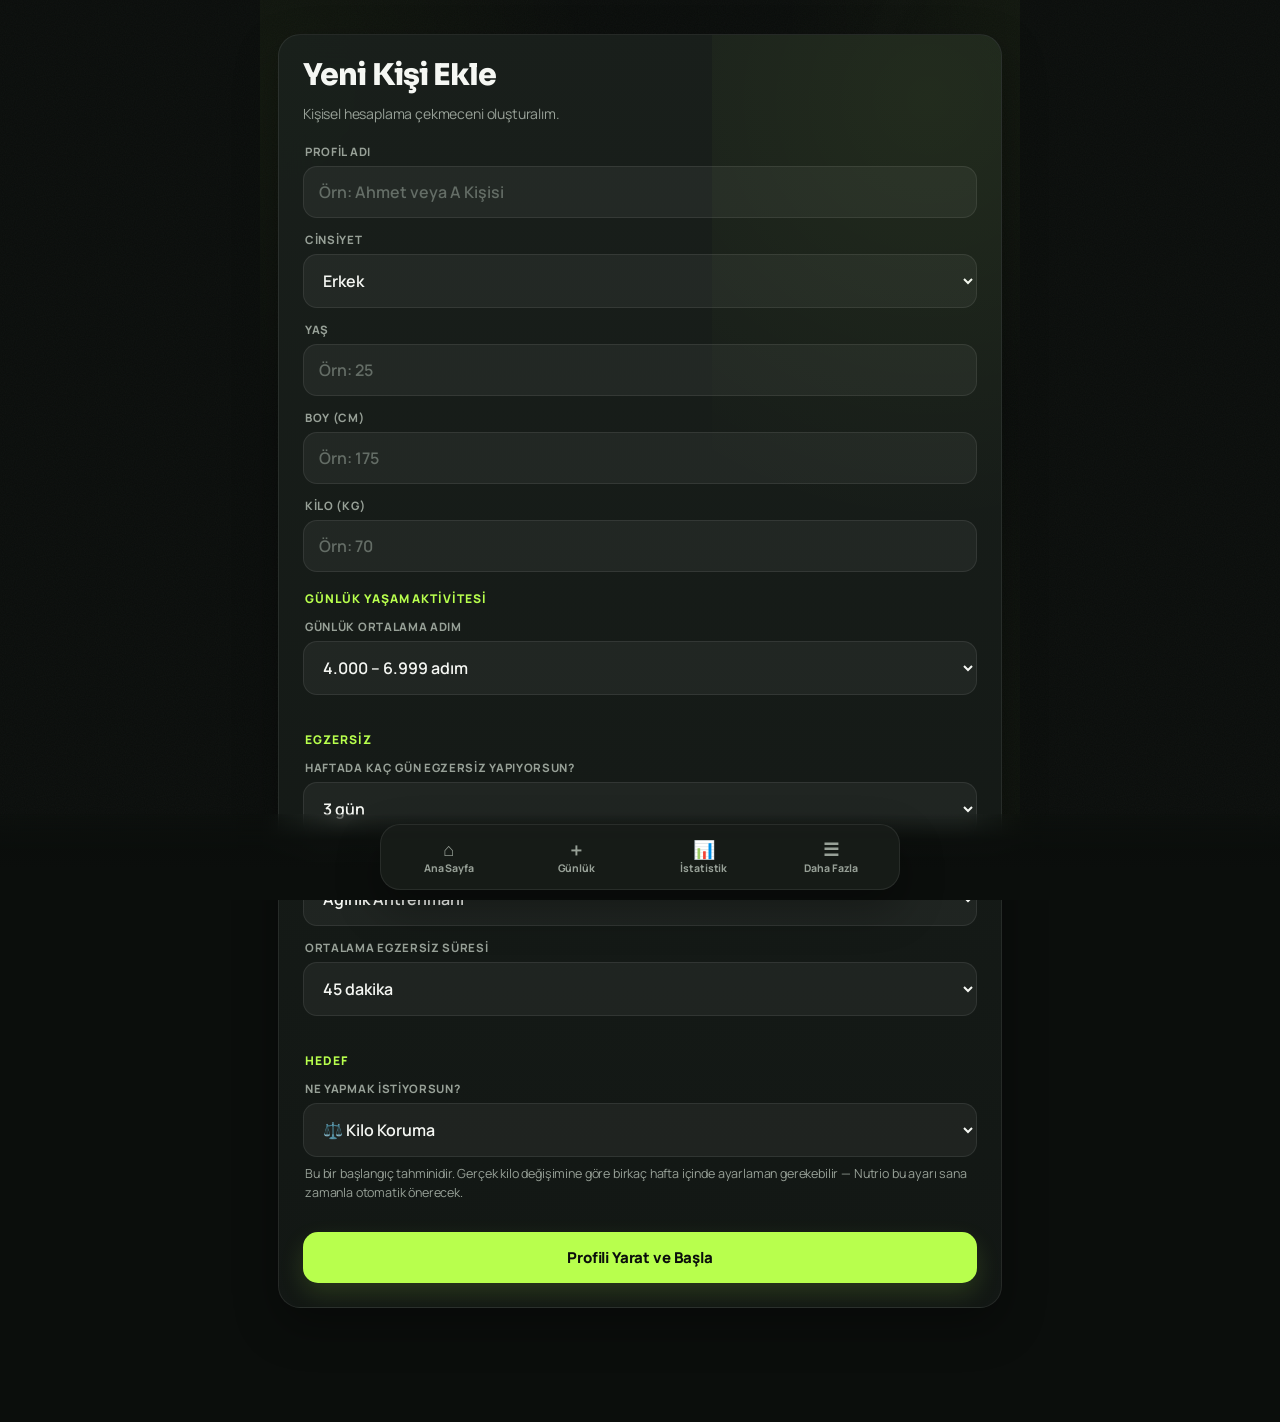
==== commit accb40c9: "Update index.html" ====
--- a/index.html
+++ b/index.html
@@ -7,590 +7,11 @@
     <link rel="preconnect" href="https://fonts.googleapis.com">
     <link rel="preconnect" href="https://fonts.gstatic.com" crossorigin>
     <link href="https://fonts.googleapis.com/css2?family=Manrope:wght@500;600;700;800&family=Sora:wght@600;700;800&display=swap" rel="stylesheet">
-    <style>
-        :root {
-            --arkaplan: #0b0e0c;
-            --kart-arkaplan: #141916;
-            --kart-2: #1a201c;
-            --vurgu-renk: #b8ff4d;
-            --vurgu-renk-soft: #d5ff96;
-            --vurgu-yazi: #0b0e0c;
-            --basari-renk: #9bea3f;
-            --tehlike-renk: #ff5d5d;
-            --yazi-ana: #f5f7f3;
-            --yazi-pasif: #97a097;
-            --kenar: rgba(255,255,255,.08);
-            --golge: 0 18px 45px rgba(0,0,0,.32);
-            --kose-yuvarlama: 22px;
-            --font-baslik: 'Sora', 'Inter', sans-serif;
-            --font-govde: 'Manrope', 'Inter', sans-serif;
-        }
-
-        * { box-sizing: border-box; }
-
-        html {
-            background: var(--arkaplan);
-            color-scheme: dark;
-            scroll-behavior: smooth;
-        }
-
-        body {
-            font-family: var(--font-govde), -apple-system, BlinkMacSystemFont, "Segoe UI", Roboto, Helvetica, Arial, sans-serif;
-            background:
-                radial-gradient(circle at top right, rgba(184,255,77,.08), transparent 32%),
-                radial-gradient(circle at 20% 10%, rgba(184,255,77,.045), transparent 26%),
-                radial-gradient(circle at 90% 85%, rgba(184,255,77,.03), transparent 30%),
-                var(--arkaplan);
-            background-attachment: fixed;
-            color: var(--yazi-ana);
-            margin: 0 auto;
-            padding: 22px 18px 100px;
-            max-width: 760px;
-            min-height: 100vh;
-            letter-spacing: -.01em;
-        }
-
-        body::before {
-            content: "";
-            position: fixed;
-            inset: 0;
-            pointer-events: none;
-            background: linear-gradient(120deg, transparent 0 48%, rgba(255,255,255,.015) 50%, transparent 52%);
-            opacity: .6;
-            z-index: 0;
-        }
-
-        body::after {
-            content: "";
-            position: fixed;
-            inset: 0;
-            pointer-events: none;
-            opacity: .035;
-            z-index: 0;
-            background-image: url("data:image/svg+xml,%3Csvg xmlns='http://www.w3.org/2000/svg' width='120' height='120'%3E%3Cfilter id='n'%3E%3CfeTurbulence type='fractalNoise' baseFrequency='0.9' numOctaves='2' stitchTiles='stitch'/%3E%3C/filter%3E%3Crect width='100%25' height='100%25' filter='url(%23n)'/%3E%3C/svg%3E");
-        }
-
-        body > div { position: relative; z-index: 1; }
-
-        h1, h2 {
-            margin: 0 0 16px;
-            font-family: var(--font-baslik);
-            font-weight: 800;
-            letter-spacing: -.03em;
-        }
-
-        h1 { font-size: 30px; line-height: 1.12; }
-        h2 { font-size: 19px; line-height: 1.25; }
-
-        p { line-height: 1.55; }
-        .gizli { display: none !important; }
-
-        body > div:not(.gizli) {
-            animation: icerikBelir .38s cubic-bezier(.2,.8,.2,1);
-        }
-
-        @keyframes icerikBelir {
-            from { opacity: 0; transform: translateY(6px); }
-            to { opacity: 1; transform: translateY(0); }
-        }
-
-        @media (prefers-reduced-motion: reduce) {
-            body > div:not(.gizli) { animation: none; }
-            * { transition: none !important; }
-        }
-
-        .marka-rozet {
-            display: flex;
-            align-items: center;
-            gap: 8px;
-            margin-bottom: 18px;
-            color: var(--yazi-pasif);
-            font-size: 12px;
-            font-weight: 700;
-            text-transform: uppercase;
-            letter-spacing: .12em;
-        }
-
-        .marka-rozet .nokta {
-            width: 7px;
-            height: 7px;
-            border-radius: 50%;
-            background: var(--vurgu-renk);
-            box-shadow: 0 0 10px rgba(184,255,77,.7);
-        }
-
-        .kart {
-            background: linear-gradient(180deg, rgba(26,32,28,.96), rgba(19,24,21,.96));
-            border: 1px solid var(--kenar);
-            padding: 24px;
-            border-radius: var(--kose-yuvarlama);
-            box-shadow: var(--golge);
-            margin-bottom: 18px;
-            backdrop-filter: blur(16px);
-            -webkit-backdrop-filter: blur(16px);
-            position: relative;
-            overflow: hidden;
-        }
-
-        .kart::before {
-            content: "";
-            position: absolute;
-            top: -40%;
-            right: -20%;
-            width: 60%;
-            height: 90%;
-            background: radial-gradient(circle, rgba(184,255,77,.06), transparent 70%);
-            pointer-events: none;
-        }
-
-        .oneri-kart {
-            border-color: rgba(184,255,77,.28);
-            background: linear-gradient(180deg, rgba(184,255,77,.08), rgba(19,24,21,.96));
-        }
-
-        .liste-elemani {
-            background: rgba(20,25,22,.92);
-            border: 1px solid var(--kenar);
-            border-left: 3px solid var(--vurgu-renk);
-            padding: 15px 16px;
-            border-radius: 17px;
-            margin-bottom: 10px;
-            display: flex;
-            justify-content: space-between;
-            align-items: center;
-            gap: 14px;
-            transition: transform .18s ease, border-color .18s ease, background .18s ease, box-shadow .18s ease, opacity .2s ease;
-        }
-
-        .liste-elemani:hover {
-            background: rgba(184,255,77,.045);
-            box-shadow: 0 6px 18px rgba(0,0,0,.22);
-        }
-
-        .liste-elemani:active { transform: scale(.99); }
-
-        .liste-elemani.silinecek {
-            opacity: 0;
-            transform: translateX(14px) scale(.97);
-        }
-
-        .liste-elemani.secili-oge {
-            border-color: var(--vurgu-renk);
-            background: rgba(184,255,77,.07);
-        }
-
-        .liste-detay {
-            font-size: 12px;
-            color: var(--yazi-pasif);
-            margin-top: 5px;
-            display: block;
-            font-weight: 600;
-        }
-
-        #ana-ekran > h1 {
-            position: relative;
-            padding-left: 16px;
-            margin: 6px 2px 18px !important;
-        }
-
-        #ana-ekran > h1::before {
-            content: "";
-            position: absolute;
-            left: 0;
-            top: 4px;
-            width: 5px;
-            height: 22px;
-            border-radius: 999px;
-            background: var(--vurgu-renk);
-            box-shadow: 0 0 22px rgba(184,255,77,.4);
-        }
-
-        .skor-paneli {
-            display: grid;
-            grid-template-columns: repeat(2, minmax(0, 1fr));
-            gap: 10px;
-        }
-
-        .skor-kutu {
-            min-width: 0;
-            text-align: left;
-            background: linear-gradient(145deg, var(--kart-2), #151a17);
-            border: 1px solid rgba(255,255,255,.055);
-            padding: 18px 16px;
-            border-radius: 18px;
-            position: relative;
-            transition: border-color .2s ease;
-        }
-
-        .skor-kutu:hover {
-            border-color: rgba(184,255,77,.25);
-        }
-
-        .skor-kutu strong {
-            display: block;
-            font-family: var(--font-baslik);
-            font-size: 28px;
-            line-height: 1;
-            color: var(--yazi-ana) !important;
-            font-weight: 800;
-            margin-bottom: 9px;
-            font-variant-numeric: tabular-nums;
-        }
-
-        .skor-kutu span:not(.hedef-yazi) {
-            font-size: 12px;
-            font-weight: 750;
-            color: var(--yazi-pasif);
-            text-transform: uppercase;
-            letter-spacing: .07em;
-        }
-
-        .hedef-yazi {
-            font-size: 11px;
-            color: var(--yazi-pasif);
-            display: block;
-            margin-top: 6px;
-            font-weight: 600;
-            opacity: .8;
-        }
-
-        .ilerleme-yolu {
-            width: 100%;
-            height: 4px;
-            border-radius: 999px;
-            background: rgba(255,255,255,.07);
-            margin-top: 10px;
-            overflow: hidden;
-        }
-
-        .ilerleme-cubuk {
-            height: 100%;
-            border-radius: 999px;
-            background: linear-gradient(90deg, var(--vurgu-renk), var(--vurgu-renk-soft));
-            transition: width .5s cubic-bezier(.2,.8,.2,1);
-        }
-
-        button {
-            appearance: none;
-            -webkit-appearance: none;
-            background: var(--vurgu-renk);
-            color: var(--vurgu-yazi);
-            border: 0;
-            padding: 15px 18px;
-            border-radius: 15px;
-            font-family: var(--font-govde);
-            font-size: 15px;
-            font-weight: 800;
-            letter-spacing: -.01em;
-            width: 100%;
-            margin-top: 9px;
-            cursor: pointer;
-            transition: transform .16s ease, filter .16s ease, box-shadow .16s ease;
-            box-shadow: 0 10px 24px rgba(184,255,77,.14);
-        }
-
-        button:hover { filter: brightness(1.05); transform: translateY(-1px); }
-        button:active { transform: translateY(1px) scale(.985); }
-
-        button:focus-visible,
-        input:focus-visible,
-        select:focus-visible {
-            outline: 2px solid var(--vurgu-renk);
-            outline-offset: 2px;
-        }
-
-        .btn-tehlike {
-            background: rgba(255,93,93,.12) !important;
-            color: #ff8080 !important;
-            border: 1px solid rgba(255,93,93,.2);
-            width: auto;
-            padding: 10px 13px;
-            margin-top: 0;
-            box-shadow: none;
-        }
-
-        .btn-tehlike:hover { filter: none; background: rgba(255,93,93,.18) !important; }
-
-        .btn-duzenle {
-            background: rgba(255,255,255,.07) !important;
-            color: var(--yazi-ana) !important;
-            width: auto;
-            padding: 10px 13px;
-            margin-top: 0;
-            margin-right: 4px;
-            border: 1px solid rgba(255,255,255,.07);
-            box-shadow: none;
-        }
-
-        .btn-duzenle:hover { filter: none; background: rgba(255,255,255,.11) !important; }
-
-        .btn-ikincil {
-            background: rgba(255,255,255,.065) !important;
-            color: var(--yazi-ana) !important;
-            border: 1px solid rgba(255,255,255,.09);
-            box-shadow: none;
-        }
-
-        .btn-ikincil:hover { filter: none; background: rgba(255,255,255,.1) !important; transform: none; }
-
-        .buton-grubu {
-            display: flex;
-            gap: 8px;
-        }
-
-        .buton-grubu button, .buton-grubu input {
-            flex: 1;
-            width: auto;
-        }
-
-        label {
-            font-size: 11.5px;
-            font-weight: 750;
-            text-transform: uppercase;
-            letter-spacing: .06em;
-            color: var(--yazi-pasif);
-            display: block;
-            margin: 0 0 7px 2px;
-        }
-
-        input, select {
-            width: 100%;
-            padding: 14px 15px;
-            margin-bottom: 14px;
-            border: 1px solid rgba(255,255,255,.08);
-            border-radius: 14px;
-            font-family: var(--font-govde);
-            font-size: 16px;
-            font-weight: 600;
-            background: rgba(255,255,255,.05);
-            color: var(--yazi-ana);
-            outline: none;
-            transition: border-color .2s ease, background .2s ease, box-shadow .2s ease;
-        }
-
-        input::placeholder { color: #646d66; }
-
-        input:hover, select:hover {
-            border-color: rgba(255,255,255,.15);
-        }
-
-        input:focus, select:focus {
-            border-color: rgba(184,255,77,.65);
-            background: rgba(184,255,77,.045);
-            box-shadow: 0 0 0 4px rgba(184,255,77,.08);
-        }
-
-        option { background: #171c19; color: #f5f7f3; }
-
-        .form-not {
-            font-size: 12.5px;
-            color: var(--yazi-pasif);
-            margin: -8px 0 16px 2px;
-            line-height: 1.5;
-        }
-
-        .profil-header {
-            display: flex;
-            gap: 9px;
-            margin-bottom: 22px;
-            align-items: center;
-            flex-wrap: wrap;
-        }
-
-        .profil-header select {
-            margin-bottom: 0;
-            padding: 12px 14px;
-            border-radius: 13px;
-            background: rgba(255,255,255,.06);
-            color: var(--yazi-ana);
-            font-weight: 750;
-            border-color: rgba(255,255,255,.09);
-            flex: 1 1 100%;
-        }
-
-        .profil-header button {
-            margin-top: 0;
-            padding: 12px 14px;
-            width: auto;
-            flex: 1;
-            font-size: 13px;
-            box-shadow: none;
-        }
-
-        .gecmis-tarih {
-            background: rgba(184,255,77,.09);
-            border: 1px solid rgba(184,255,77,.16);
-            color: var(--vurgu-renk);
-            padding: 7px 13px;
-            border-radius: 999px;
-            font-size: 12px;
-            font-weight: 800;
-            letter-spacing: .01em;
-            margin-top: 22px;
-            margin-bottom: 10px;
-            display: inline-block;
-        }
-
-        .bos-durum {
-            text-align: center;
-            color: var(--yazi-pasif);
-            padding: 30px 16px;
-            border: 1px dashed rgba(255,255,255,.1);
-            border-radius: 18px;
-            font-size: 14px;
-            font-weight: 600;
-        }
-
-        #profil-ekrani,
-        #besin-form-ekrani,
-        #tuketim-ekrani {
-            margin-top: 12px;
-        }
-
-        #profil-ekrani h1,
-        #besin-form-ekrani h2 {
-            text-align: left;
-        }
-
-        #profil-ekrani > p {
-            text-align: left !important;
-            margin-top: -6px;
-            margin-bottom: 20px;
-        }
-
-        .profil-bolum-basligi {
-            font-size: 12px;
-            font-weight: 800;
-            text-transform: uppercase;
-            letter-spacing: .08em;
-            color: var(--vurgu-renk);
-            margin: 22px 0 12px 2px;
-        }
-
-        .profil-bolum-basligi:first-of-type { margin-top: 4px; }
-
-        /* Kategori sekmeleri */
-        .kategori-sekmeler {
-            display: flex;
-            gap: 8px;
-            overflow-x: auto;
-            padding-bottom: 6px;
-            margin: 14px 0 4px;
-            scrollbar-width: none;
-        }
-        .kategori-sekmeler::-webkit-scrollbar { display: none; }
-
-        .sekme-btn {
-            flex: 0 0 auto;
-            width: auto;
-            margin: 0;
-            padding: 9px 15px;
-            font-size: 12.5px;
-            font-weight: 750;
-            border-radius: 999px;
-            background: rgba(255,255,255,.055) !important;
-            color: var(--yazi-pasif) !important;
-            box-shadow: none;
-            border: 1px solid rgba(255,255,255,.07);
-            white-space: nowrap;
-        }
-        .sekme-btn:hover { filter: none; transform: none; background: rgba(255,255,255,.09) !important; }
-        .sekme-btn.aktif { background: var(--vurgu-renk) !important; color: var(--vurgu-yazi) !important; border-color: transparent; }
-
-        /* ⋮ menü */
-        .menu-sarmal { position: relative; }
-        .menu-nokta {
-            width: 34px; height: 34px; padding: 0;
-            border-radius: 10px;
-            background: rgba(255,255,255,.06) !important;
-            color: var(--yazi-pasif) !important;
-            box-shadow: none;
-            font-size: 18px;
-            line-height: 1;
-            margin: 0;
-            flex-shrink: 0;
-        }
-        .menu-nokta:hover { filter: none; background: rgba(255,255,255,.11) !important; transform: none; }
-        .kucuk-menu {
-            position: absolute;
-            right: 0;
-            top: 112%;
-            background: var(--kart-2);
-            border: 1px solid var(--kenar);
-            border-radius: 13px;
-            box-shadow: var(--golge);
-            overflow: hidden;
-            z-index: 20;
-            min-width: 152px;
-        }
-        .kucuk-menu button {
-            width: 100%;
-            text-align: left;
-            background: transparent;
-            color: var(--yazi-ana);
-            box-shadow: none;
-            border-radius: 0;
-            margin: 0;
-            padding: 12px 15px;
-            font-size: 13px;
-            font-weight: 700;
-        }
-        .kucuk-menu button:hover { background: rgba(255,255,255,.06); filter: none; transform: none; }
-        .kucuk-menu button:last-child { color: #ff8a8a; }
-
-        /* Toast */
-        .toast-konteyner {
-            position: fixed;
-            bottom: 18px;
-            left: 50%;
-            transform: translateX(-50%);
-            display: flex;
-            flex-direction: column;
-            gap: 8px;
-            z-index: 1000;
-            align-items: center;
-            width: 100%;
-            padding: 0 16px;
-            pointer-events: none;
-        }
-        .toast {
-            background: var(--kart-2);
-            border: 1px solid var(--kenar);
-            color: var(--yazi-ana);
-            padding: 12px 18px;
-            border-radius: 14px;
-            font-size: 13.5px;
-            font-weight: 750;
-            box-shadow: var(--golge);
-            opacity: 0;
-            transform: translateY(10px);
-            transition: opacity .25s ease, transform .25s ease;
-            max-width: 420px;
-            text-align: center;
-        }
-        .toast.goster { opacity: 1; transform: translateY(0); }
-        .toast-hata { border-color: rgba(255,93,93,.3); color: #ff8a8a; }
-
-        ::-webkit-scrollbar { width: 8px; }
-        ::-webkit-scrollbar-track { background: transparent; }
-        ::-webkit-scrollbar-thumb { background: rgba(255,255,255,.12); border-radius: 999px; }
-
-        @media (max-width: 520px) {
-            body { padding: 16px 14px 90px; }
-            h1 { font-size: 26px; }
-            .kart { padding: 19px; border-radius: 19px; }
-            .profil-header select { min-width: 0; }
-        }
-
-        @media (max-width: 390px) {
-            .skor-paneli { gap: 8px; }
-            .skor-kutu { padding: 15px 13px; }
-            .skor-kutu strong { font-size: 23px; }
-            .buton-grubu { gap: 6px; }
-        }
-    </style>
+    <link rel="stylesheet" href="style.css">
+
 </head>
 <body>
+    <div id="sayfa-govde">
 
     <!-- 0. KULLANICI PROFİLİ SİHİRBAZI (Yeni oluşturma + Düzenleme) -->
     <div id="profil-ekrani" class="gizli kart">
@@ -623,7 +44,7 @@
 
         <div class="profil-bolum-basligi">Egzersiz</div>
         <label>Haftada Kaç Gün Egzersiz Yapıyorsun?</label>
-        <select id="pr-egzersiz-gun">
+        <select id="pr-egzersiz-gun" onchange="egzersizAlanGuncelleForm()">
             <option value="0">0 gün (yapmıyorum)</option>
             <option value="1">1 gün</option>
             <option value="2">2 gün</option>
@@ -633,24 +54,28 @@
             <option value="6">6+ gün</option>
         </select>
 
-        <label>Ağırlıklı Egzersiz Türü</label>
-        <select id="pr-egzersiz-tip">
-            <option value="agirlik" selected>Ağırlık Antrenmanı</option>
-            <option value="kosu">Koşu</option>
-            <option value="futbol">Futbol</option>
-            <option value="bisiklet">Bisiklet</option>
-            <option value="kardiyo">Kardiyo</option>
-            <option value="karisik">Karışık</option>
-        </select>
-
-        <label>Ortalama Egzersiz Süresi</label>
-        <select id="pr-egzersiz-sure">
-            <option value="30">30 dakika</option>
-            <option value="45" selected>45 dakika</option>
-            <option value="60">60 dakika</option>
-            <option value="75">75 dakika</option>
-            <option value="90">90+ dakika</option>
-        </select>
+        <div id="pr-egzersiz-yok-notu" class="form-not gizli" style="margin-top:-8px;">🚫 Egzersiz hesaba katılmayacak.</div>
+
+        <div id="pr-egzersiz-detay-alani">
+            <label>Ağırlıklı Egzersiz Türü</label>
+            <select id="pr-egzersiz-tip">
+                <option value="agirlik" selected>Ağırlık Antrenmanı</option>
+                <option value="kosu">Koşu</option>
+                <option value="futbol">Futbol</option>
+                <option value="bisiklet">Bisiklet</option>
+                <option value="kardiyo">Kardiyo</option>
+                <option value="karisik">Karışık</option>
+            </select>
+
+            <label>Ortalama Egzersiz Süresi</label>
+            <select id="pr-egzersiz-sure">
+                <option value="30">30 dakika</option>
+                <option value="45" selected>45 dakika</option>
+                <option value="60">60 dakika</option>
+                <option value="75">75 dakika</option>
+                <option value="90">90+ dakika</option>
+            </select>
+        </div>
 
         <div class="profil-bolum-basligi">Hedef</div>
         <label>Ne Yapmak İstiyorsun?</label>
@@ -676,7 +101,7 @@
             <button class="btn-ikincil" onclick="yeniProfilFormu()">+ Yeni Kişi</button>
         </div>
 
-        <h1 style="font-size: 24px; text-align: left; margin-left: 5px;">Bugünün Yakıtı</h1>
+        <h1 id="ana-baslik" style="font-size: 24px; text-align: left; margin-left: 5px;">Bugünün Yakıtı</h1>
 
         <div class="kart">
             <div class="skor-paneli">
@@ -688,8 +113,47 @@
                     <strong id="gun-protein">0</strong><span>Protein</span><span class="hedef-yazi" id="hedef-protein">Hedef: 0g</span>
                     <div class="ilerleme-yolu"><div class="ilerleme-cubuk" id="ilerleme-protein" style="width:0%;"></div></div>
                 </div>
-                <div class="skor-kutu"><strong id="gun-yag">0</strong><span>Yağ</span><span class="hedef-yazi" id="hedef-yag">Hedef: 0g</span></div>
-                <div class="skor-kutu"><strong id="gun-karb">0</strong><span>Karbonhidrat</span><span class="hedef-yazi" id="hedef-karb">Hedef: 0g</span></div>
+                <div class="skor-kutu">
+                    <strong id="gun-yag">0</strong><span>Yağ</span><span class="hedef-yazi" id="hedef-yag">Hedef: 0g</span>
+                    <div class="ilerleme-yolu"><div class="ilerleme-cubuk" id="ilerleme-yag" style="width:0%;"></div></div>
+                </div>
+                <div class="skor-kutu">
+                    <strong id="gun-karb">0</strong><span>Karbonhidrat</span><span class="hedef-yazi" id="hedef-karb">Hedef: 0g</span>
+                    <div class="ilerleme-yolu"><div class="ilerleme-cubuk" id="ilerleme-karb" style="width:0%;"></div></div>
+                </div>
+            </div>
+            <div class="kalan-grid" id="kalan-grid"></div>
+        </div>
+
+        <div class="kart kart-kompakt">
+            <div style="display:flex; justify-content:space-between; align-items:center; margin-bottom:2px;">
+                <h2 style="text-align:left; font-size:15px; margin-bottom:0;">👟 Bugünkü Aktivite</h2>
+                <span class="hedef-yazi" id="aktivite-ayar-yazi" style="margin-top:0;"></span>
+            </div>
+            <div class="buton-grubu" style="margin-top:10px;">
+                <input type="number" id="bugun-adim-input" placeholder="Bugünkü adım (opsiyonel)">
+                <button class="btn-ikincil" style="margin-top:0;" onclick="bugunAdimKaydet()">Kaydet</button>
+            </div>
+            <p class="form-not" id="bugun-adim-bilgi" style="margin:-4px 0 0;"></p>
+
+            <div style="margin-top:14px; border-top:1px solid rgba(255,255,255,.06); padding-top:12px;">
+                <div style="display:flex; justify-content:space-between; align-items:center;">
+                    <span class="hedef-yazi" style="margin-top:0;">🏋️ Bugünkü Egzersiz</span>
+                    <span class="hedef-yazi" style="margin-top:0; cursor:pointer; text-decoration:underline;" onclick="bugunEgzersizAlaniAcKapa()">+ Egzersiz Ekle</span>
+                </div>
+                <div id="bugun-egzersiz-liste" style="margin-top:6px;"></div>
+                <div class="buton-grubu gizli" id="bugun-egzersiz-form" style="margin-top:10px;">
+                    <select id="beg-tip">
+                        <option value="agirlik">Ağırlık</option>
+                        <option value="kosu">Koşu</option>
+                        <option value="futbol">Futbol</option>
+                        <option value="bisiklet">Bisiklet</option>
+                        <option value="kardiyo">Kardiyo</option>
+                        <option value="karisik">Karışık</option>
+                    </select>
+                    <input type="number" id="beg-sure" placeholder="Dakika">
+                    <button style="margin-top:0;" onclick="bugunEgzersizEkle()">Ekle</button>
+                </div>
             </div>
         </div>
 
@@ -702,41 +166,62 @@
             </div>
         </div>
 
-        <div class="kart">
-            <h2 style="text-align:left; font-size:16px; margin-bottom:12px;">💧 Su Takibi</h2>
-            <div style="display:flex; justify-content:space-between; align-items:baseline; margin-bottom:8px;">
-                <strong id="su-miktar" style="font-family:var(--font-baslik); font-size:22px;">0 ml</strong>
-                <span class="hedef-yazi" id="su-hedef-yazi" style="margin-top:0;">Hedef: 2500 ml</span>
-            </div>
-            <div class="ilerleme-yolu"><div class="ilerleme-cubuk" id="ilerleme-su" style="width:0%;"></div></div>
-            <div class="buton-grubu" style="margin-top:14px;">
-                <button class="btn-ikincil" onclick="suEkle(-250)">− 250 ml</button>
-                <button onclick="suEkle(250)">+ 250 ml</button>
-            </div>
-            <div class="buton-grubu" style="margin-top:10px;">
+        <div id="oneri-sonuc-karti" class="kart gizli oneri-kart">
+            <h2 style="text-align:left; font-size:15px; margin-bottom:8px;">🎯 Bunu Kapatmak İçin Seçenekler</h2>
+            <div id="oneri-sonuc-govde" style="font-size:13.5px;"></div>
+        </div>
+
+        <div id="eksik-sonuc-karti" class="kart gizli oneri-kart">
+            <h2 style="text-align:left; font-size:15px; margin-bottom:8px;">🔎 Bugün Ne Eksik?</h2>
+            <div id="eksik-sonuc-govde"></div>
+            <button class="btn-ikincil" style="margin-top:10px;" onclick="document.getElementById('eksik-sonuc-karti').classList.add('gizli')">Kapat</button>
+        </div>
+
+        <div id="takviye-mini-karti" class="kart gizli kart-kompakt">
+            <div style="display:flex; justify-content:space-between; align-items:center; margin-bottom:6px;">
+                <h2 style="text-align:left; font-size:15px; margin-bottom:0;">💊 Bugünkü Takviyeler</h2>
+                <span class="hedef-yazi" id="takviye-mini-oran" style="margin-top:0;"></span>
+            </div>
+            <div id="takviye-mini-liste"></div>
+        </div>
+
+        <div class="kart kart-kompakt">
+            <div style="display:flex; justify-content:space-between; align-items:center; gap:14px;">
+                <div>
+                    <span class="hedef-yazi" style="margin-top:0;">💧 Su</span>
+                    <strong id="su-miktar" style="font-family:var(--font-baslik); font-size:18px; display:block; margin-top:2px;">0 ml</strong>
+                </div>
+                <div class="buton-grubu" style="max-width:190px; margin:0;">
+                    <button class="btn-ikincil btn-kucuk" onclick="suEkle(-250)">− 250</button>
+                    <button class="btn-kucuk" onclick="suEkle(250)">+ 250</button>
+                </div>
+            </div>
+            <div class="ilerleme-yolu" style="margin-top:10px;"><div class="ilerleme-cubuk" id="ilerleme-su" style="width:0%;"></div></div>
+            <div style="display:flex; justify-content:space-between; margin-top:6px;">
+                <span class="hedef-yazi" id="su-hedef-yazi" style="margin-top:0;"></span>
+                <span class="hedef-yazi" style="margin-top:0; cursor:pointer; text-decoration:underline;" onclick="suHedefDuzenleAc()">hedefi düzenle</span>
+            </div>
+            <div class="buton-grubu gizli" id="su-hedef-alani" style="margin-top:10px;">
                 <input type="number" id="su-hedef-input" placeholder="Yeni hedef (ml)" style="margin-bottom:0;">
-                <button class="btn-ikincil" onclick="suHedefKaydet()">Hedefi Güncelle</button>
+                <button class="btn-ikincil" onclick="suHedefKaydet()">Kaydet</button>
             </div>
         </div>
 
         <button onclick="tuketimEkranAc()">Günüme Besin Ekle (+)</button>
-
-        <div class="buton-grubu" style="margin-top:10px;">
-            <button class="btn-ikincil" onclick="sayfaGoster('kutuphane-ekrani')">Besin Kütüphanesi</button>
-            <button class="btn-ikincil" onclick="sayfaGoster('gecmis-ekrani')">Tarih Arşivi</button>
-        </div>
         <div class="buton-grubu" style="margin-top:8px;">
-            <button class="btn-ikincil" onclick="sayfaGoster('kilo-ekrani')">⚖ Kilo Takibi</button>
-        </div>
+            <button class="btn-ikincil" onclick="sayfaGoster('sablon-ekrani')">📋 Şablondan Ekle</button>
+            <button class="btn-ikincil" onclick="oneriHesapla()">🎯 Ne Yiyebilirim?</button>
+        </div>
+        <button class="btn-ikincil" style="margin-top:8px;" onclick="eksikOlaniGoster()">🔎 Bugün Ne Eksik?</button>
 
         <h2 style="text-align: left; margin-top: 30px; margin-left: 5px; font-size: 19px;">Tüketim Listesi</h2>
+        <p class="grafik-ipucu" style="text-align:left; margin:-10px 0 10px 5px;">İpucu: bir kaydı sola kaydırarak sil, sağa kaydırarak düzenle.</p>
         <div id="yenenler-listesi"></div>
     </div>
 
     <!-- 2. BESİN KÜTÜPHANESİ -->
     <div id="kutuphane-ekrani" class="gizli">
         <h1>Besin Listesi</h1>
-        <button class="btn-ikincil" onclick="sayfaGoster('ana-ekran')" style="margin-bottom:15px;">← Ana Ekrana Dön</button>
         <button onclick="besinFormuAc()">Yeni Besin Ekle (+)</button>
         <input type="text" id="k-arama" placeholder="🔍 Besin ara..." oninput="kListele()" style="margin-top:16px; margin-bottom:0;">
         <div class="kategori-sekmeler" id="kategori-sekmeler"></div>
@@ -748,7 +233,8 @@
     <div id="besin-form-ekrani" class="gizli kart">
         <h2 id="form-baslik">Besin Ekle/Düzenle</h2>
         <input type="hidden" id="b-id">
-        <label>Besin Adı</label><input type="text" id="b-ad">
+        <label>Marka (opsiyonel)</label><input type="text" id="b-marka" placeholder="Örn: Barilla">
+        <label>Besin Adı</label><input type="text" id="b-ad" placeholder="Örn: Penne Rigate">
         <label>Kategori</label>
         <select id="b-kategori">
             <option value="et">Et / Tavuk / Balık</option>
@@ -759,7 +245,15 @@
             <option value="yag">Yağlar</option>
             <option value="diger">Diğer</option>
         </select>
-        <label>Referans Miktar (Gram için 100, Adet için 1)</label><input type="number" id="b-ref">
+        <label>Birim</label>
+        <select id="b-birim" onchange="birimDegistiFormda()">
+            <option value="g">Gram (g)</option>
+            <option value="ml">Mililitre (ml)</option>
+            <option value="adet">Adet</option>
+            <option value="porsiyon">Porsiyon</option>
+            <option value="dilim">Dilim</option>
+        </select>
+        <label>Referans Miktar (100 g/ml için 100, adet/porsiyon/dilim için 1)</label><input type="number" id="b-ref">
         <label>Kalori (Kcal)</label><input type="number" id="b-cal">
         <label>Protein (g)</label><input type="number" step="0.1" id="b-pro">
         <label>Yağ (g)</label><input type="number" step="0.1" id="b-yag">
@@ -775,7 +269,8 @@
         <input type="text" id="t-arama" placeholder="🔍 Besin ara..." oninput="tListele()">
         <div class="kategori-sekmeler" id="t-kategori-sekmeler"></div>
         <div id="t-secim-listesi" style="max-height:230px; overflow-y:auto; margin-bottom:16px; margin-top:10px;"></div>
-        <label>Miktar (Gram / Adet)</label>
+        <label>Miktar</label>
+        <div class="porsiyon-grid" id="t-porsiyon-grid"></div>
         <input type="number" id="t-miktar" placeholder="Kaç birim yedin?">
         <button id="tuketim-kaydet-btn" onclick="tuketimKaydet()">Bugüne Ekle</button>
         <button class="btn-tehlike" onclick="sayfaGoster('ana-ekran')" style="width:100%; border-radius:50px; margin-top:10px;">İptal</button>
@@ -783,12 +278,17 @@
 
     <!-- 5. GEÇMİŞ ARŞİVİ -->
     <div id="gecmis-ekrani" class="gizli">
-        <h1>Geçmiş Kayıtlar</h1>
-        <button class="btn-ikincil" onclick="sayfaGoster('ana-ekran')" style="margin-bottom:15px;">← Ana Ekrana Dön</button>
+        <h1>Geçmiş &amp; İstatistik</h1>
+
+        <div class="kart">
+            <h2 style="text-align:left; font-size:16px;">📊 Son 7 Gün</h2>
+            <div id="analitik-alani"></div>
+        </div>
 
         <div class="kart">
             <h2 style="text-align:left; font-size:16px;">📈 Kalori Trend (Son 14 Gün)</h2>
             <div id="trend-grafik-alan"></div>
+            <div class="grafik-ipucu">Bir noktaya dokun, o günün detayını gör</div>
         </div>
 
         <p id="gecmis-isim-bilgi" style="text-align:center; color:var(--yazi-pasif); font-size:14px;"></p>
@@ -798,21 +298,43 @@
     <!-- 6. KİLO TAKİBİ -->
     <div id="kilo-ekrani" class="gizli">
         <h1>Kilo Takibi</h1>
-        <button class="btn-ikincil" onclick="sayfaGoster('ana-ekran')" style="margin-bottom:15px;">← Ana Ekrana Dön</button>
-
-        <div class="kart">
-            <div class="skor-paneli" style="grid-template-columns:repeat(3,1fr);">
-                <div class="skor-kutu"><strong id="kilo-baslangic">-</strong><span>Başlangıç</span></div>
-                <div class="skor-kutu"><strong id="kilo-bugun">-</strong><span>Bugün</span></div>
-                <div class="skor-kutu"><strong id="kilo-degisim">-</strong><span>Değişim</span></div>
-            </div>
-            <div id="kilo-grafik-alan" style="margin-top:18px;"></div>
+
+        <div class="kart">
+            <div class="kilo-uc-nokta">
+                <span id="kilo-baslangic">-</span>
+                <span class="ok">→</span>
+                <span id="kilo-bugun">-</span>
+                <span class="ok">→</span>
+                <span class="hedef-deger" id="kilo-hedef-nokta">🎯 -</span>
+            </div>
+            <div id="kilo-grafik-alan"></div>
+            <div class="grafik-ipucu">Bir noktaya dokun, o günün detayını gör</div>
+            <div class="analitik-grid" style="margin-top:16px;">
+                <div class="analitik-hucre"><strong id="kilo-degisim">-</strong><span>Toplam Değişim</span></div>
+                <div class="analitik-hucre"><strong id="kilo-haftalik">-</strong><span>Haftalık Değişim</span></div>
+            </div>
             <p id="kilo-hedef-bilgi" class="gizli hedef-yazi" style="margin-top:10px; font-size:13px;"></p>
+            <p id="kilo-tahmin-bilgi" class="gizli hedef-yazi" style="margin-top:4px; font-size:13px;"></p>
+        </div>
+
+        <div class="kart" id="olcum-grafik-karti" style="display:none;">
+            <h2 style="text-align:left; font-size:16px;">📏 Vücut Ölçüleri</h2>
+            <div class="kategori-sekmeler" id="olcum-sekmeler"></div>
+            <div id="olcum-grafik-alan"></div>
         </div>
 
         <div class="kart">
             <label>Bugünkü Kilonu Gir (kg)</label>
             <input type="number" step="0.1" id="kilo-yeni" placeholder="Örn: 74.8">
+            <div id="olcum-alani" class="gizli">
+                <div class="oc-satir"><span class="oc-etiket">Bel (cm)</span><input type="number" step="0.1" id="oc-bel" placeholder="isteğe bağlı"></div>
+                <div class="oc-satir"><span class="oc-etiket">Boyun (cm)</span><input type="number" step="0.1" id="oc-boyun" placeholder="isteğe bağlı"></div>
+                <div class="oc-satir"><span class="oc-etiket">Göğüs (cm)</span><input type="number" step="0.1" id="oc-gogus" placeholder="isteğe bağlı"></div>
+                <div class="oc-satir"><span class="oc-etiket">Kol (cm)</span><input type="number" step="0.1" id="oc-kol" placeholder="isteğe bağlı"></div>
+                <div class="oc-satir"><span class="oc-etiket">Kalça (cm)</span><input type="number" step="0.1" id="oc-kalca" placeholder="isteğe bağlı"></div>
+                <div class="oc-satir"><span class="oc-etiket">Bacak (cm)</span><input type="number" step="0.1" id="oc-bacak" placeholder="isteğe bağlı"></div>
+            </div>
+            <span class="hedef-yazi" style="cursor:pointer; text-decoration:underline; display:inline-block; margin-bottom:12px;" onclick="olcumAlaniAcKapa()" id="olcum-toggle-yazi">+ Vücut ölçüleri ekle (opsiyonel)</span>
             <button onclick="kiloEkle()">Kaydet</button>
         </div>
 
@@ -826,846 +348,139 @@
         <div id="kilo-listesi"></div>
     </div>
 
+    <!-- 7. TAKVİYELER -->
+    <div id="takviye-ekrani" class="gizli">
+        <h1>💊 Takviyeler</h1>
+        <button onclick="takviyeFormuAc()">Yeni Takviye Ekle (+)</button>
+        <h2 style="text-align:left; margin-top:20px;">Bugünkü Durum</h2>
+        <div id="takviye-bugun-listesi"></div>
+        <h2 style="text-align:left; margin-top:20px;">Tüm Takviyeler</h2>
+        <div id="takviye-tum-liste"></div>
+    </div>
+
+    <div id="takviye-form-ekrani" class="gizli kart">
+        <h2 id="takviye-form-baslik">Takviye Ekle/Düzenle</h2>
+        <input type="hidden" id="tk-id">
+        <label>Takviye Türü</label>
+        <select id="tk-tur">
+            <option value="B12">Vitamin B12</option>
+            <option value="D3">D3</option>
+            <option value="Magnezyum">Magnezyum</option>
+            <option value="Omega-3">Omega-3</option>
+            <option value="Kreatin">Kreatin</option>
+            <option value="Multivitamin">Multivitamin</option>
+            <option value="Demir">Demir</option>
+            <option value="Çinko">Çinko</option>
+            <option value="Diğer">Diğer</option>
+        </select>
+        <label>Doz (örn: 5 g, 500 mcg, 1000 IU)</label>
+        <input type="text" id="tk-doz" placeholder="Örn: 500 mcg">
+        <label>Kullanım Sıklığı</label>
+        <select id="tk-siklik-tip" onchange="takviyeSiklikAlanGuncelle()">
+            <option value="hergun">Her gün</option>
+            <option value="haftada_x">Haftada X gün</option>
+            <option value="belirli_gunler">Belirli günler</option>
+            <option value="x_gunde_bir">X günde bir</option>
+            <option value="ayda_x">Ayda X kez</option>
+        </select>
+        <div id="tk-haftada-alani" class="gizli">
+            <label>Haftada Kaç Gün</label>
+            <input type="number" id="tk-haftada-deger" placeholder="Örn: 2">
+        </div>
+        <div id="tk-belirli-alani" class="gizli">
+            <label>Hangi Günler</label>
+            <div class="buton-grubu" id="tk-gun-secim" style="flex-wrap:wrap;"></div>
+        </div>
+        <div id="tk-xgunde-alani" class="gizli">
+            <label>Kaç Günde Bir</label>
+            <input type="number" id="tk-xgunde-deger" placeholder="Örn: 10">
+        </div>
+        <div id="tk-ayda-alani" class="gizli">
+            <label>Ayda Kaç Kez</label>
+            <input type="number" id="tk-ayda-deger" placeholder="Örn: 4">
+        </div>
+        <button onclick="takviyeKaydet()">Kaydet</button>
+        <button class="btn-tehlike" onclick="sayfaGoster('takviye-ekrani')" style="width:100%; border-radius:50px; margin-top:10px;">İptal</button>
+    </div>
+
+    <!-- 8. ÖĞÜN ŞABLONLARI (Hazır Öğün / Tarif) -->
+    <div id="sablon-ekrani" class="gizli">
+        <h1>📋 Öğün Şablonları</h1>
+        <button onclick="sablonFormuAc()">Yeni Şablon Oluştur (+)</button>
+        <div class="kategori-sekmeler" id="sablon-kategori-sekmeler"></div>
+        <div id="sablon-liste" style="margin-top:14px;"></div>
+    </div>
+
+    <div id="sablon-form-ekrani" class="gizli kart">
+        <h2>Şablon Oluştur</h2>
+        <label>Şablon Adı</label>
+        <input type="text" id="sb-ad" placeholder="Örn: Kahvaltım">
+        <label>Kategori</label>
+        <select id="sb-kategori">
+            <option value="kahvalti">🍳 Kahvaltı</option>
+            <option value="ogle">🥗 Öğle Yemeği</option>
+            <option value="aksam">🍽 Akşam</option>
+            <option value="antrenman">💪 Antrenman Sonrası</option>
+            <option value="kendi">📌 Kendi Öğünlerim</option>
+        </select>
+        <label>Kaç Porsiyon Çıkarıyor?</label>
+        <input type="number" id="sb-porsiyon-sayisi" placeholder="Örn: 4 (tarif için)" value="1">
+        <p class="form-not" style="margin-top:-10px;">1 bırakırsan tek porsiyonluk bir öğün gibi davranır. 4 girersen, tarifi bir kerede eklediğinde toplamı otomatik 4'e böleriz.</p>
+        <label>Besin Ekle</label>
+        <input type="text" id="sb-arama" placeholder="🔍 Besin ara..." oninput="sablonBesinListele()">
+        <div id="sb-besin-listesi" style="max-height:180px; overflow-y:auto; margin-bottom:10px;"></div>
+        <div class="buton-grubu">
+            <input type="number" id="sb-miktar" placeholder="Miktar">
+            <button class="btn-ikincil" style="margin-top:0;" onclick="sablonBesinEkle()">Ekle</button>
+        </div>
+        <h2 style="font-size:15px; margin-top:16px;">Şablon İçeriği</h2>
+        <div id="sb-icerik-listesi"></div>
+        <p id="sb-toplam" class="form-not"></p>
+        <button onclick="sablonKaydet()">Şablonu Kaydet</button>
+        <button class="btn-tehlike" onclick="sayfaGoster('sablon-ekrani')" style="width:100%; border-radius:50px; margin-top:10px;">İptal</button>
+    </div>
+
+    <!-- 9. DAHA FAZLA -->
+    <div id="daha-fazla-ekrani" class="gizli">
+        <h1>Daha Fazla</h1>
+        <div class="buton-grubu">
+            <button class="btn-ikincil" onclick="profilDuzenleAc()">⚙ Profil</button>
+            <button class="btn-ikincil" onclick="yeniProfilFormu()">+ Yeni Kişi</button>
+        </div>
+        <div style="margin-top:14px;">
+            <button class="btn-ikincil" onclick="sayfaGoster('kutuphane-ekrani')">🍎 Besin Kütüphanesi</button>
+            <button class="btn-ikincil" onclick="sayfaGoster('sablon-ekrani')" style="margin-top:8px;">📋 Öğün Şablonları</button>
+            <button class="btn-ikincil" onclick="sayfaGoster('takviye-ekrani')" style="margin-top:8px;">💊 Takviyeler</button>
+            <button class="btn-ikincil" onclick="sayfaGoster('kilo-ekrani')" style="margin-top:8px;">⚖ Kilo Takibi</button>
+        </div>
+        <div class="kart" style="margin-top:18px;">
+            <h2 style="text-align:left; font-size:15px;">Verilerini Yedekle</h2>
+            <p class="form-not" style="margin-top:0;">Verilerin şu an bu tarayıcıda saklanıyor. Cihaz değişirse veya tarayıcı verisi silinirse kaybolabilir — düzenli olarak dışa aktarmanı öneririz.</p>
+            <button onclick="veriDisaAktar()">⬇ Verileri Dışa Aktar (JSON)</button>
+            <button class="btn-ikincil" onclick="document.getElementById('veri-ice-aktar-input').click()">⬆ Verileri İçe Aktar (JSON)</button>
+            <input type="file" id="veri-ice-aktar-input" accept="application/json" class="gizli" onchange="veriIceAktar(event)">
+        </div>
+        <div class="kart" style="margin-top:14px; border-color: rgba(255,93,93,.25);">
+            <h2 style="text-align:left; font-size:15px; color:#ff8a8a;">Tehlikeli Bölge</h2>
+            <p class="form-not" style="margin-top:0;">Bu işlem tüm profilleri, besin kütüphaneni, geçmişini ve ayarlarını kalıcı olarak siler. Geri alınamaz — önce dışa aktarmanı öneririz.</p>
+            <button class="btn-tehlike" style="width:100%;" onclick="veriSifirlaBaslat()">🗑 Tüm Verileri Sil</button>
+        </div>
+    </div>
+
+    </div><!-- /sayfa-govde -->
+
+    <div class="alt-nav">
+        <div class="alt-nav-ic">
+            <button class="nav-btn" id="nav-ana" onclick="navGit('ana-ekran')"><span class="nav-ikon">⌂</span>Ana Sayfa</button>
+            <button class="nav-btn" id="nav-ekle" onclick="navGit('tuketim-ekrani')"><span class="nav-ikon">＋</span>Günlük</button>
+            <button class="nav-btn" id="nav-istatistik" onclick="navGit('gecmis-ekrani')"><span class="nav-ikon">📊</span>İstatistik</button>
+            <button class="nav-btn" id="nav-daha" onclick="navGit('daha-fazla-ekrani')"><span class="nav-ikon">☰</span>Daha Fazla</button>
+        </div>
+    </div>
+
     <div class="toast-konteyner" id="toast-konteyner"></div>
-
-    <script>
-        // TARİH SİSTEMİ
-        const bugununTarihi = new Date().toLocaleDateString('tr-TR');
-
-        function tarihToDate(str) {
-            const [g, a, y] = str.split('.').map(Number);
-            return new Date(y, a - 1, g);
-        }
-
-        // TOHUM VERİLER (Kütüphane Herkes İçin Ortaktır)
-        const tohumVeriler = [
-            { "id": 1, "ad": "Tavuk", "kategori": "et", "ref": 100, "pro": 16, "yag": 6, "karb": 0, "cal": 122 },
-            { "id": 2, "ad": "Tavuk Göğüsü", "kategori": "et", "ref": 100, "pro": 23, "yag": 0.7, "karb": 0, "cal": 102 },
-            { "id": 3, "ad": "Tavuk Ciğeri", "kategori": "et", "ref": 100, "pro": 16, "yag": 6, "karb": 0, "cal": 122 },
-            { "id": 4, "ad": "Kırmızı Et", "kategori": "et", "ref": 100, "pro": 26, "yag": 15, "karb": 0, "cal": 250 },
-            { "id": 5, "ad": "Protein Tozu", "kategori": "diger", "ref": 100, "pro": 73, "yag": 5.5, "karb": 12, "cal": 391 },
-            { "id": 6, "ad": "Yumurta (adet)", "kategori": "sut", "ref": 1, "pro": 6.28, "yag": 4.75, "karb": 0.2, "cal": 72 },
-            { "id": 7, "ad": "Toz Peynir", "kategori": "sut", "ref": 100, "pro": 34, "yag": 27, "karb": 1, "cal": 383 },
-            { "id": 8, "ad": "Mozarella Peynir", "kategori": "sut", "ref": 100, "pro": 18, "yag": 19, "karb": 1, "cal": 247 },
-            { "id": 9, "ad": "Skyr Yoğurt", "kategori": "sut", "ref": 100, "pro": 11, "yag": 0.2, "karb": 4, "cal": 64 },
-            { "id": 10, "ad": "Lungo Pirinç", "kategori": "karb", "ref": 100, "pro": 4.02, "yag": 0.4, "karb": 80, "cal": 354 },
-            { "id": 11, "ad": "Basmati Pirinç", "kategori": "karb", "ref": 100, "pro": 5.16, "yag": 1.1, "karb": 78, "cal": 358 },
-            { "id": 12, "ad": "Makarna", "kategori": "karb", "ref": 100, "pro": 7.2, "yag": 1.3, "karb": 72, "cal": 352 },
-            { "id": 13, "ad": "Ekmek", "kategori": "karb", "ref": 100, "pro": 5.22, "yag": 1, "karb": 50, "cal": 249 },
-            { "id": 14, "ad": "Un", "kategori": "karb", "ref": 100, "pro": 6, "yag": 0.8, "karb": 72, "cal": 339 },
-            { "id": 15, "ad": "Yulaf", "kategori": "karb", "ref": 100, "pro": 8.4, "yag": 7, "karb": 59, "cal": 375 },
-            { "id": 16, "ad": "Nohut", "kategori": "karb", "ref": 100, "pro": 12, "yag": 6.1, "karb": 48, "cal": 355 },
-            { "id": 17, "ad": "Fasülye", "kategori": "karb", "ref": 100, "pro": 13.8, "yag": 1.6, "karb": 46, "cal": 326 },
-            { "id": 18, "ad": "Yeşil Mercimek", "kategori": "karb", "ref": 100, "pro": 24, "yag": 1, "karb": 60, "cal": 352 },
-            { "id": 19, "ad": "Zeytinyağ (gram)", "kategori": "yag", "ref": 100, "pro": 0, "yag": 100, "karb": 0, "cal": 900 },
-            { "id": 20, "ad": "Tereyağı", "kategori": "yag", "ref": 100, "pro": 0.8, "yag": 81, "karb": 0.1, "cal": 717 },
-            { "id": 21, "ad": "Ricotta Peynir", "kategori": "sut", "ref": 100, "pro": 7.7, "yag": 9, "karb": 3.9, "cal": 127 },
-            { "id": 22, "ad": "Süt Yağsız", "kategori": "sut", "ref": 100, "pro": 3.4, "yag": 0, "karb": 5.1, "cal": 34 },
-            { "id": 23, "ad": "Süt Yarım Yağlı", "kategori": "sut", "ref": 100, "pro": 3.3, "yag": 1.6, "karb": 4.8, "cal": 47 },
-            { "id": 24, "ad": "Süt Yağlı", "kategori": "sut", "ref": 100, "pro": 3.3, "yag": 3.3, "karb": 4.7, "cal": 61 },
-            { "id": 25, "ad": "Yoğurt", "kategori": "sut", "ref": 100, "pro": 3.6, "yag": 3.7, "karb": 4.7, "cal": 67 },
-            { "id": 26, "ad": "Fish Fingers", "kategori": "et", "ref": 100, "pro": 12, "yag": 7.9, "karb": 15, "cal": 179 },
-            { "id": 27, "ad": "Puding", "kategori": "diger", "ref": 100, "pro": 3, "yag": 5, "karb": 20, "cal": 137 },
-            { "id": 28, "ad": "Sebze", "kategori": "sebze", "ref": 100, "pro": 1.5, "yag": 0.2, "karb": 5, "cal": 28 },
-            { "id": 29, "ad": "Meyve", "kategori": "meyve", "ref": 100, "pro": 0, "yag": 0, "karb": 15, "cal": 15 },
-            { "id": 30, "ad": "Elma", "kategori": "meyve", "ref": 100, "pro": 0.3, "yag": 0.2, "karb": 13.8, "cal": 52 },
-            { "id": 31, "ad": "Armut", "kategori": "meyve", "ref": 100, "pro": 0.4, "yag": 0.1, "karb": 15.2, "cal": 57 },
-            { "id": 32, "ad": "Muz", "kategori": "meyve", "ref": 100, "pro": 1.1, "yag": 0.3, "karb": 22.8, "cal": 89 },
-            { "id": 33, "ad": "Çilek", "kategori": "meyve", "ref": 100, "pro": 0.7, "yag": 0.3, "karb": 7.7, "cal": 32 },
-            { "id": 34, "ad": "Karpuz", "kategori": "meyve", "ref": 100, "pro": 0.6, "yag": 0.2, "karb": 7.6, "cal": 30 },
-            { "id": 35, "ad": "Kavun", "kategori": "meyve", "ref": 100, "pro": 0.8, "yag": 0.2, "karb": 8.2, "cal": 34 },
-            { "id": 36, "ad": "Kiraz", "kategori": "meyve", "ref": 100, "pro": 1, "yag": 0.3, "karb": 12.2, "cal": 50 },
-            { "id": 37, "ad": "Kivi", "kategori": "meyve", "ref": 100, "pro": 1.1, "yag": 0.5, "karb": 14.7, "cal": 61 },
-            { "id": 38, "ad": "Mandalina", "kategori": "meyve", "ref": 100, "pro": 0.8, "yag": 0.3, "karb": 13.3, "cal": 53 },
-            { "id": 39, "ad": "Portakal", "kategori": "meyve", "ref": 100, "pro": 0.9, "yag": 0.1, "karb": 11.8, "cal": 47 },
-            { "id": 40, "ad": "Şeftali", "kategori": "meyve", "ref": 100, "pro": 0.9, "yag": 0.3, "karb": 9.5, "cal": 39 },
-            { "id": 41, "ad": "Üzüm", "kategori": "meyve", "ref": 100, "pro": 0.7, "yag": 0.2, "karb": 18.1, "cal": 69 }
-        ];
-
-        // VERİTABANI BAĞLANTILARI
-        let besinler = JSON.parse(localStorage.getItem('df_besinler'));
-        if (!besinler || besinler.length === 0) {
-            besinler = tohumVeriler;
-            localStorage.setItem('df_besinler', JSON.stringify(besinler));
-        }
-
-        let profiller = JSON.parse(localStorage.getItem('df_profiller')) || [];
-        let aktifProfilId = localStorage.getItem('df_aktif_profil_id');
-        let favoriler = JSON.parse(localStorage.getItem('df_favoriler')) || [];
-
-        // Arayüz durum değişkenleri
-        let aktifKategori = 'tum';
-        let tAktifKategori = 'tum';
-        let tSeciliBesinId = null;
-
-        // GÖÇ / MİGRASYON — eski kayıtları yeni alanlarla tamamla
-        function besinMigrasyon() {
-            let degisti = false;
-            besinler.forEach(b => {
-                if (!b.kategori) {
-                    let tohum = tohumVeriler.find(t => t.id === b.id);
-                    b.kategori = tohum ? tohum.kategori : 'diger';
-                    degisti = true;
-                }
-            });
-            // Kütüphaneden eksilmiş (kaybolmuş) varsayılan besinleri, mevcutları bozmadan geri ekle
-            tohumVeriler.forEach(t => {
-                if (!besinler.find(b => b.id === t.id)) {
-                    besinler.push({ id: t.id, ad: t.ad, kategori: t.kategori, ref: t.ref, cal: t.cal, pro: t.pro, yag: t.yag, karb: t.karb });
-                    degisti = true;
-                }
-            });
-            if (degisti) localStorage.setItem('df_besinler', JSON.stringify(besinler));
-        }
-
-        function profilMigrasyon() {
-            let degisti = false;
-            profiller.forEach(p => {
-                if (!p.girdi) {
-                    let bilinenKilo = (p.kiloGecmisi && p.kiloGecmisi.length) ? p.kiloGecmisi[p.kiloGecmisi.length - 1].kilo : 70;
-                    p.girdi = { cins: 'erkek', yas: 25, boy: 170, kilo: bilinenKilo, adimFaktor: 1.2, egzGun: 3, egzTip: 'agirlik', egzSure: 45, hedef: 'koruma' };
-                    degisti = true;
-                }
-                if (!p.kiloGecmisi) {
-                    p.kiloGecmisi = [{ id: Date.now() + Math.random(), tarih: p.aktifTarih || bugununTarihi, kilo: p.girdi.kilo }];
-                    degisti = true;
-                }
-                if (!p.su) { p.su = { tarih: bugununTarihi, miktar: 0 }; degisti = true; }
-                if (!p.suHedefMl) { p.suHedefMl = Math.round((p.girdi.kilo * 33) / 250) * 250; degisti = true; }
-                if (p.hedefKilo === undefined) { p.hedefKilo = null; degisti = true; }
-            });
-            if (degisti) localStorage.setItem('df_profiller', JSON.stringify(profiller));
-        }
-
-        besinMigrasyon();
-        profilMigrasyon();
-
-        // SAYFA VE PROFİL YÖNETİMİ
-        function baslangicKontrolu() {
-            if (profiller.length === 0) {
-                sayfaGoster('profil-ekrani');
-            } else {
-                if (!aktifProfilId || !profiller.find(p => p.id == aktifProfilId)) {
-                    aktifProfilId = profiller[0].id;
-                }
-                tarihKontrol(aktifProfilId);
-                sayfaGoster('ana-ekran');
-            }
-        }
-
-        function sayfaGoster(id) {
-            document.querySelectorAll('body > div').forEach(d => d.classList.add('gizli'));
-            document.getElementById(id).classList.remove('gizli');
-
-            if (id === 'ana-ekran') arayuzGuncelle();
-            if (id === 'kutuphane-ekrani') kListele();
-            if (id === 'tuketim-ekrani') tListele();
-            if (id === 'gecmis-ekrani') gecmisListele();
-            if (id === 'kilo-ekrani') kiloEkraniGuncelle();
-        }
-
-        // TOAST BİLDİRİMLERİ
-        function bildirGoster(mesaj, tur) {
-            const konteyner = document.getElementById('toast-konteyner');
-            const toast = document.createElement('div');
-            toast.className = 'toast' + (tur === 'hata' ? ' toast-hata' : '');
-            toast.textContent = mesaj;
-            konteyner.appendChild(toast);
-            requestAnimationFrame(() => toast.classList.add('goster'));
-            setTimeout(() => {
-                toast.classList.remove('goster');
-                setTimeout(() => toast.remove(), 300);
-            }, 2400);
-        }
-
-        // ⋮ MENÜ AÇMA/KAPAMA
-        function menuAcKapa(event, id) {
-            event.stopPropagation();
-            document.querySelectorAll('.kucuk-menu').forEach(m => { if (m.id !== id) m.classList.add('gizli'); });
-            document.getElementById(id).classList.toggle('gizli');
-        }
-        document.addEventListener('click', function (e) {
-            if (!e.target.closest('.menu-sarmal')) {
-                document.querySelectorAll('.kucuk-menu').forEach(m => m.classList.add('gizli'));
-            }
-        });
-
-        // BASİT SVG ÇİZGİ GRAFİĞİ (kilo / kalori trend için ortak)
-        function svgCizgiGrafik(degerler, w, h, renk, hedefCizgi) {
-            w = w || 320; h = h || 90; renk = renk || 'var(--vurgu-renk)';
-            if (!degerler || degerler.length < 2) return '';
-            const pad = 10;
-            let min = Math.min(...degerler), max = Math.max(...degerler);
-            if (hedefCizgi) { min = Math.min(min, hedefCizgi); max = Math.max(max, hedefCizgi); }
-            if (min === max) { min -= 1; max += 1; }
-            const rw = w - pad * 2, rh = h - pad * 2;
-            const noktalar = degerler.map((v, i) => {
-                const x = pad + (i / (degerler.length - 1)) * rw;
-                const y = pad + rh - ((v - min) / (max - min)) * rh;
-                return [x, y];
-            });
-            const polylineStr = noktalar.map(p => p.join(',')).join(' ');
-            const alanPath = 'M' + noktalar[0][0] + ',' + (pad + rh) + ' L' + polylineStr.split(' ').join(' L') + ' L' + noktalar[noktalar.length - 1][0] + ',' + (pad + rh) + ' Z';
-            let hedefSVG = '';
-            if (hedefCizgi) {
-                const y = pad + rh - ((hedefCizgi - min) / (max - min)) * rh;
-                hedefSVG = '<line x1="' + pad + '" y1="' + y + '" x2="' + (w - pad) + '" y2="' + y + '" stroke="var(--yazi-pasif)" stroke-width="1" stroke-dasharray="4 4" opacity=".6"/>';
-            }
-            const gid = 'grad' + Math.random().toString(36).slice(2, 8);
-            const noktaSVG = noktalar.map(p => '<circle cx="' + p[0] + '" cy="' + p[1] + '" r="3" fill="' + renk + '"/>').join('');
-            return '<svg viewBox="0 0 ' + w + ' ' + h + '" style="width:100%; height:' + h + 'px; overflow:visible;">' +
-                '<defs><linearGradient id="' + gid + '" x1="0" y1="0" x2="0" y2="1"><stop offset="0%" stop-color="' + renk + '" stop-opacity=".35"/><stop offset="100%" stop-color="' + renk + '" stop-opacity="0"/></linearGradient></defs>' +
-                hedefSVG +
-                '<path d="' + alanPath + '" fill="url(#' + gid + ')" stroke="none"/>' +
-                '<polyline points="' + polylineStr + '" fill="none" stroke="' + renk + '" stroke-width="2.5" stroke-linecap="round" stroke-linejoin="round"/>' +
-                noktaSVG +
-                '</svg>';
-        }
-
-        // PROFİL (ÇEKMECE) MATEMATİĞİ
-        function yeniProfilFormu() {
-            document.querySelectorAll('#profil-ekrani input').forEach(inp => inp.value = '');
-            document.getElementById('profil-form-baslik').innerText = 'Yeni Kişi Ekle';
-            document.getElementById('profil-kaydet-btn').innerText = 'Profili Yarat ve Başla';
-            document.getElementById('iptal-profil-btn').classList.remove('gizli');
-            sayfaGoster('profil-ekrani');
-        }
-
-        function profilDuzenleAc() {
-            let aktif = aktifProfiliGetir();
-            if (!aktif || !aktif.girdi) {
-                bildirGoster('Bu profilin bilgileri bulunamadı, lütfen yeniden oluşturun.', 'hata');
-                return;
-            }
-            document.getElementById('pr-ad').value = aktif.ad;
-            document.getElementById('pr-cinsiyet').value = aktif.girdi.cins;
-            document.getElementById('pr-yas').value = aktif.girdi.yas;
-            document.getElementById('pr-boy').value = aktif.girdi.boy;
-            document.getElementById('pr-kilo').value = aktif.girdi.kilo;
-            document.getElementById('pr-adim').value = aktif.girdi.adimFaktor;
-            document.getElementById('pr-egzersiz-gun').value = aktif.girdi.egzGun;
-            document.getElementById('pr-egzersiz-tip').value = aktif.girdi.egzTip;
-            document.getElementById('pr-egzersiz-sure').value = aktif.girdi.egzSure;
-            document.getElementById('pr-hedef').value = aktif.girdi.hedef;
-            document.getElementById('pr-duzenle-id').value = aktif.id;
-            document.getElementById('profil-form-baslik').innerText = 'Profili Düzenle';
-            document.getElementById('profil-kaydet-btn').innerText = 'Değişiklikleri Kaydet';
-            document.getElementById('iptal-profil-btn').classList.remove('gizli');
-            sayfaGoster('profil-ekrani');
-        }
-
-        function metDegeri(tip) {
-            const metTablosu = { agirlik: 5, kosu: 9.8, futbol: 7, bisiklet: 7.5, kardiyo: 7, karisik: 6.5 };
-            return metTablosu[tip] || 5;
-        }
-
-        function hesaplaHedefler(cins, yas, boy, kilo, adimFaktor, egzGun, egzTip, egzSure, hedef) {
-            let bmr = cins === 'erkek' ? (10 * kilo) + (6.25 * boy) - (5 * yas) + 5 : (10 * kilo) + (6.25 * boy) - (5 * yas) - 161;
-            let gunlukYasamKalori = bmr * adimFaktor;
-            let met = metDegeri(egzTip);
-            let kcalDakika = (met * 3.5 * kilo) / 200;
-            let haftalikEgzersizKcal = kcalDakika * egzSure * egzGun;
-            let gunlukEgzersizKcal = haftalikEgzersizKcal / 7;
-            let tdee = gunlukYasamKalori + gunlukEgzersizKcal;
-            let hedefCarpan = hedef === 'kayip' ? 0.85 : (hedef === 'kazanim' ? 1.075 : 1);
-            let kalori = Math.round(tdee * hedefCarpan);
-            let proteinGkg = hedef === 'kayip' ? 2.0 : 1.8;
-            let p_hedef = Math.round(kilo * proteinGkg);
-            let yagGkg = 0.8;
-            let y_hedef = Math.round(kilo * yagGkg);
-            let k_hedef = Math.round((kalori - (p_hedef * 4) - (y_hedef * 9)) / 4);
-            if (k_hedef < 0) k_hedef = 0;
-            return { kalori: kalori, pro: p_hedef, yag: y_hedef, karb: k_hedef };
-        }
-
-        function profilKaydet() {
-            let duzenleId = document.getElementById('pr-duzenle-id').value;
-            let ad = document.getElementById('pr-ad').value || "İsimsiz Profil";
-            let cins = document.getElementById('pr-cinsiyet').value;
-            let yas = parseFloat(document.getElementById('pr-yas').value);
-            let boy = parseFloat(document.getElementById('pr-boy').value);
-            let kilo = parseFloat(document.getElementById('pr-kilo').value);
-            let adimFaktor = parseFloat(document.getElementById('pr-adim').value);
-            let egzGun = parseFloat(document.getElementById('pr-egzersiz-gun').value);
-            let egzTip = document.getElementById('pr-egzersiz-tip').value;
-            let egzSure = parseFloat(document.getElementById('pr-egzersiz-sure').value);
-            let hedef = document.getElementById('pr-hedef').value;
-
-            if (!yas || !boy || !kilo) { bildirGoster('Lütfen yaş, boy ve kilonuzu girin.', 'hata'); return; }
-
-            let hesap = hesaplaHedefler(cins, yas, boy, kilo, adimFaktor, egzGun, egzTip, egzSure, hedef);
-
-            if (duzenleId) {
-                let p = profiller.find(x => x.id == duzenleId);
-                let eskiKilo = p.girdi.kilo;
-                p.ad = ad; p.kalori = hesap.kalori; p.pro = hesap.pro; p.yag = hesap.yag; p.karb = hesap.karb;
-                p.girdi = { cins, yas, boy, kilo, adimFaktor, egzGun, egzTip, egzSure, hedef };
-                if (kilo !== eskiKilo) {
-                    if (!p.kiloGecmisi) p.kiloGecmisi = [];
-                    let bugunkuKayit = p.kiloGecmisi.find(g => g.tarih === bugununTarihi);
-                    if (bugunkuKayit) bugunkuKayit.kilo = kilo;
-                    else p.kiloGecmisi.push({ id: Date.now(), tarih: bugununTarihi, kilo: kilo });
-                }
-                localStorage.setItem('df_profiller', JSON.stringify(profiller));
-                document.getElementById('pr-duzenle-id').value = '';
-                document.getElementById('iptal-profil-btn').classList.add('gizli');
-                bildirGoster('Profil güncellendi');
-                sayfaGoster('ana-ekran');
-                return;
-            }
-
-            let yeniProfil = {
-                id: Date.now(), ad: ad, kalori: hesap.kalori, pro: hesap.pro, yag: hesap.yag, karb: hesap.karb,
-                gunluk: [], gecmis: [], aktifTarih: bugununTarihi,
-                kiloGecmisi: [{ id: Date.now(), tarih: bugununTarihi, kilo: kilo }],
-                su: { tarih: bugununTarihi, miktar: 0 },
-                suHedefMl: Math.round((kilo * 33) / 250) * 250,
-                hedefKilo: null,
-                girdi: { cins, yas, boy, kilo, adimFaktor, egzGun, egzTip, egzSure, hedef }
-            };
-
-            profiller.push(yeniProfil);
-            aktifProfilId = yeniProfil.id;
-            localStorage.setItem('df_profiller', JSON.stringify(profiller));
-            localStorage.setItem('df_aktif_profil_id', aktifProfilId);
-
-            document.getElementById('iptal-profil-btn').classList.add('gizli');
-            bildirGoster('Profil oluşturuldu, hoş geldin!');
-            sayfaGoster('ana-ekran');
-        }
-
-        function profilDegistir() {
-            aktifProfilId = parseInt(document.getElementById('aktif-profil-secim').value);
-            localStorage.setItem('df_aktif_profil_id', aktifProfilId);
-            tarihKontrol(aktifProfilId);
-            arayuzGuncelle();
-        }
-
-        function tarihKontrol(id) {
-            let p = profiller.find(x => x.id == id);
-            if (p && p.aktifTarih !== bugununTarihi) {
-                if (p.gunluk.length > 0) {
-                    p.gecmis.push({ tarih: p.aktifTarih, veriler: p.gunluk });
-                }
-                p.gunluk = [];
-                p.aktifTarih = bugununTarihi;
-                localStorage.setItem('df_profiller', JSON.stringify(profiller));
-            }
-        }
-
-        function aktifProfiliGetir() {
-            return profiller.find(p => p.id == aktifProfilId);
-        }
-
-        // KÜTÜPHANE İŞLEMLERİ (CRUD)
-        function kategoriSekmeleriOlustur() {
-            const kats = [
-                { key: 'tum', ad: 'Tümü' }, { key: 'favori', ad: '★ Favoriler' },
-                { key: 'et', ad: 'Et/Tavuk' }, { key: 'sut', ad: 'Süt Ürünleri' },
-                { key: 'karb', ad: 'Karbonhidrat' }, { key: 'sebze', ad: 'Sebze' },
-                { key: 'meyve', ad: 'Meyve' }, { key: 'yag', ad: 'Yağlar' }, { key: 'diger', ad: 'Diğer' }
-            ];
-            const alan = document.getElementById('kategori-sekmeler');
-            alan.innerHTML = kats.map(k => '<button class="sekme-btn ' + (aktifKategori === k.key ? 'aktif' : '') + '" onclick="kategoriSec(\'' + k.key + '\')">' + k.ad + '</button>').join('');
-        }
-
-        function kategoriSec(key) { aktifKategori = key; kListele(); }
-
-        function favoriToggle(id) {
-            if (favoriler.includes(id)) favoriler = favoriler.filter(x => x !== id);
-            else favoriler.push(id);
-            localStorage.setItem('df_favoriler', JSON.stringify(favoriler));
-            kListele();
-        }
-
-        function kListele() {
-            kategoriSekmeleriOlustur();
-            const arama = (document.getElementById('k-arama').value || '').toLocaleLowerCase('tr-TR');
-            const liste = document.getElementById('kutuphane-listesi');
-            liste.innerHTML = '';
-
-            let filtreli = besinler.filter(b => {
-                if (aktifKategori === 'favori' && !favoriler.includes(b.id)) return false;
-                if (aktifKategori !== 'tum' && aktifKategori !== 'favori' && b.kategori !== aktifKategori) return false;
-                if (arama && !b.ad.toLocaleLowerCase('tr-TR').includes(arama)) return false;
-                return true;
-            });
-
-            if (filtreli.length === 0) {
-                liste.innerHTML = '<div class="bos-durum">🔍 Bu kritere uyan besin bulunamadı.</div>';
-                return;
-            }
-
-            filtreli.forEach(b => {
-                const favoriMi = favoriler.includes(b.id);
-                liste.innerHTML += `
-                    <div class="liste-elemani" data-bid="${b.id}">
-                        <div style="flex:1;">
-                            <strong style="color:var(--yazi-ana); font-size:16px;">${b.ad}</strong>
-                            <span class="liste-detay">${b.ref} birim | ${b.cal} kcal | P:${b.pro} Y:${b.yag}</span>
-                        </div>
-                        <div class="buton-grubu">
-                            <button class="btn-duzenle" onclick="favoriToggle(${b.id})" style="color:${favoriMi ? 'var(--vurgu-renk)' : 'var(--yazi-pasif)'} !important;">${favoriMi ? '★' : '☆'}</button>
-                            <button class="btn-duzenle" onclick="besinDuzenle(${b.id})">✎</button>
-                            <button class="btn-tehlike" onclick="besinSil(${b.id})" style="border-radius:12px;">✖</button>
-                        </div>
-                    </div>`;
-            });
-        }
-
-        function besinFormuAc() {
-            document.querySelectorAll('#besin-form-ekrani input').forEach(inp => inp.value = '');
-            document.getElementById('b-kategori').value = 'et';
-            sayfaGoster('besin-form-ekrani');
-        }
-
-        function besinKaydet() {
-            let id = document.getElementById('b-id').value;
-            let yeni = {
-                id: id ? parseInt(id) : Date.now(),
-                ad: document.getElementById('b-ad').value,
-                kategori: document.getElementById('b-kategori').value,
-                ref: parseFloat(document.getElementById('b-ref').value),
-                cal: parseFloat(document.getElementById('b-cal').value),
-                pro: parseFloat(document.getElementById('b-pro').value),
-                yag: parseFloat(document.getElementById('b-yag').value),
-                karb: parseFloat(document.getElementById('b-karb').value)
-            };
-            if (id) { besinler[besinler.findIndex(x => x.id == id)] = yeni; } else { besinler.push(yeni); }
-            localStorage.setItem('df_besinler', JSON.stringify(besinler));
-            bildirGoster(id ? 'Besin güncellendi' : 'Besin eklendi');
-            sayfaGoster('kutuphane-ekrani');
-        }
-
-        function besinDuzenle(id) {
-            let b = besinler.find(x => x.id === id);
-            document.getElementById('b-id').value = b.id; document.getElementById('b-ad').value = b.ad;
-            document.getElementById('b-kategori').value = b.kategori || 'diger';
-            document.getElementById('b-ref').value = b.ref; document.getElementById('b-cal').value = b.cal;
-            document.getElementById('b-pro').value = b.pro; document.getElementById('b-yag').value = b.yag;
-            document.getElementById('b-karb').value = b.karb;
-            sayfaGoster('besin-form-ekrani');
-        }
-
-        function besinSil(id) {
-            if (confirm("Bu yiyeceği silmek istiyor musun?")) {
-                const el = document.querySelector('[data-bid="' + id + '"]');
-                const tamamla = () => {
-                    besinler = besinler.filter(x => x.id !== id);
-                    localStorage.setItem('df_besinler', JSON.stringify(besinler));
-                    kListele();
-                    bildirGoster('Besin silindi');
-                };
-                if (el) { el.classList.add('silinecek'); setTimeout(tamamla, 220); } else tamamla();
-            }
-        }
-
-        // TÜKETİM (KATEGORİ + ARAMA + SEÇ) VE ARAYÜZ
-        function tuketimEkranAc() {
-            document.getElementById('t-duzenle-id').value = '';
-            document.getElementById('t-miktar').value = '';
-            document.getElementById('t-arama').value = '';
-            tSeciliBesinId = null;
-            tAktifKategori = 'tum';
-            document.getElementById('tuketim-form-baslik').innerText = 'Ne Yedin?';
-            document.getElementById('tuketim-kaydet-btn').innerText = 'Bugüne Ekle';
-            sayfaGoster('tuketim-ekrani');
-        }
-
-        function tKategoriSekmeleriOlustur() {
-            const kats = [
-                { key: 'tum', ad: 'Tümü' }, { key: 'favori', ad: '★ Favoriler' },
-                { key: 'et', ad: 'Et/Tavuk' }, { key: 'sut', ad: 'Süt Ürünleri' },
-                { key: 'karb', ad: 'Karbonhidrat' }, { key: 'sebze', ad: 'Sebze' },
-                { key: 'meyve', ad: 'Meyve' }, { key: 'yag', ad: 'Yağlar' }, { key: 'diger', ad: 'Diğer' }
-            ];
-            const alan = document.getElementById('t-kategori-sekmeler');
-            alan.innerHTML = kats.map(k => '<button class="sekme-btn ' + (tAktifKategori === k.key ? 'aktif' : '') + '" onclick="tKategoriSec(\'' + k.key + '\')">' + k.ad + '</button>').join('');
-        }
-
-        function tKategoriSec(key) { tAktifKategori = key; tListele(); }
-
-        function tListele() {
-            tKategoriSekmeleriOlustur();
-            const arama = (document.getElementById('t-arama').value || '').toLocaleLowerCase('tr-TR');
-            const alan = document.getElementById('t-secim-listesi');
-            let filtreli = besinler.filter(b => {
-                if (tAktifKategori === 'favori' && !favoriler.includes(b.id)) return false;
-                if (tAktifKategori !== 'tum' && tAktifKategori !== 'favori' && b.kategori !== tAktifKategori) return false;
-                if (arama && !b.ad.toLocaleLowerCase('tr-TR').includes(arama)) return false;
-                return true;
-            });
-            filtreli.sort((a, b) => (favoriler.includes(a.id) ? 0 : 1) - (favoriler.includes(b.id) ? 0 : 1));
-
-            if (filtreli.length === 0) {
-                alan.innerHTML = '<div class="bos-durum">🔍 Eşleşen besin yok.</div>';
-                return;
-            }
-
-            alan.innerHTML = filtreli.map(b => {
-                const secili = tSeciliBesinId == b.id;
-                const favoriMi = favoriler.includes(b.id);
-                return `<div class="liste-elemani ${secili ? 'secili-oge' : ''}" style="cursor:pointer; padding:12px 14px;" onclick="tuketimSecBesin(${b.id})">
-                    <div><strong style="font-size:14.5px;">${favoriMi ? '★ ' : ''}${b.ad}</strong><span class="liste-detay">${b.ref} birim | ${b.cal} kcal</span></div>
-                    ${secili ? '<span style="color:var(--vurgu-renk); font-size:18px;">✓</span>' : ''}
-                </div>`;
-            }).join('');
-        }
-
-        function tuketimSecBesin(id) { tSeciliBesinId = id; tListele(); }
-
-        function tuketimKaydet() {
-            let id = tSeciliBesinId;
-            let mik = parseFloat(document.getElementById('t-miktar').value);
-            if (!id) { bildirGoster('Lütfen bir besin seç', 'hata'); return; }
-            if (!mik || mik <= 0) { bildirGoster('Geçerli bir miktar gir', 'hata'); return; }
-
-            let b = besinler.find(x => x.id == id);
-            if (!b) { bildirGoster('Besin bulunamadı', 'hata'); return; }
-            let carpan = mik / b.ref;
-
-            let aktif = aktifProfiliGetir();
-            let duzenleId = document.getElementById('t-duzenle-id').value;
-
-            if (duzenleId) {
-                let kayit = aktif.gunluk.find(x => x.id == duzenleId);
-                kayit.besinId = b.id; kayit.ad = b.ad; kayit.miktar = mik;
-                kayit.cal = Math.round(b.cal * carpan); kayit.pro = (b.pro * carpan).toFixed(1);
-                kayit.yag = (b.yag * carpan).toFixed(1); kayit.karb = (b.karb * carpan).toFixed(1);
-                bildirGoster('✓ ' + b.ad + ' güncellendi');
-            } else {
-                aktif.gunluk.push({
-                    id: Date.now(), besinId: b.id, ad: b.ad, miktar: mik,
-                    cal: Math.round(b.cal * carpan), pro: (b.pro * carpan).toFixed(1),
-                    yag: (b.yag * carpan).toFixed(1), karb: (b.karb * carpan).toFixed(1)
-                });
-                bildirGoster('✓ ' + b.ad + ' ' + mik + ' birim olarak eklendi');
-            }
-
-            localStorage.setItem('df_profiller', JSON.stringify(profiller));
-            document.getElementById('t-miktar').value = '';
-            document.getElementById('t-duzenle-id').value = '';
-            tSeciliBesinId = null;
-            sayfaGoster('ana-ekran');
-        }
-
-        function tuketimDuzenleAc(kayitId) {
-            let aktif = aktifProfiliGetir();
-            let kayit = aktif.gunluk.find(x => x.id === kayitId);
-            if (!kayit) return;
-            document.getElementById('t-duzenle-id').value = kayitId;
-            document.getElementById('t-miktar').value = kayit.miktar;
-            tSeciliBesinId = kayit.besinId || null;
-            tAktifKategori = 'tum';
-            document.getElementById('t-arama').value = kayit.ad;
-            document.getElementById('tuketim-form-baslik').innerText = 'Kaydı Düzenle';
-            document.getElementById('tuketim-kaydet-btn').innerText = 'Değişiklikleri Kaydet';
-            sayfaGoster('tuketim-ekrani');
-        }
-
-        function tuketimSil(kayitId) {
-            const el = document.querySelector('[data-tid="' + kayitId + '"]');
-            const tamamla = () => {
-                let aktif = aktifProfiliGetir();
-                aktif.gunluk = aktif.gunluk.filter(x => x.id !== kayitId);
-                localStorage.setItem('df_profiller', JSON.stringify(profiller));
-                arayuzGuncelle();
-                bildirGoster('Kayıt silindi');
-            };
-            if (el) { el.classList.add('silinecek'); setTimeout(tamamla, 220); } else tamamla();
-        }
-
-        // SU TAKİBİ
-        function suGunKontrol(aktif) {
-            if (!aktif.su || aktif.su.tarih !== bugununTarihi) { aktif.su = { tarih: bugununTarihi, miktar: 0 }; }
-            if (!aktif.suHedefMl) { aktif.suHedefMl = Math.round((aktif.girdi.kilo * 33) / 250) * 250; }
-        }
-
-        function suEkle(deger) {
-            let aktif = aktifProfiliGetir();
-            suGunKontrol(aktif);
-            aktif.su.miktar = Math.max(0, aktif.su.miktar + deger);
-            localStorage.setItem('df_profiller', JSON.stringify(profiller));
-            arayuzGuncelle();
-            if (deger > 0) bildirGoster('💧 ' + deger + ' ml eklendi');
-        }
-
-        function suHedefKaydet() {
-            let aktif = aktifProfiliGetir();
-            let deger = parseInt(document.getElementById('su-hedef-input').value);
-            if (!deger || deger <= 0) { bildirGoster('Geçerli bir hedef gir', 'hata'); return; }
-            aktif.suHedefMl = deger;
-            localStorage.setItem('df_profiller', JSON.stringify(profiller));
-            document.getElementById('su-hedef-input').value = '';
-            arayuzGuncelle();
-            bildirGoster('💧 Su hedefi güncellendi');
-        }
-
-        // OTOMATİK KALİBRASYON ÖNERİSİ
-        function kalibrasyonKontrolEt() {
-            let aktif = aktifProfiliGetir();
-            const kartEl = document.getElementById('kalibrasyon-karti');
-            if (!aktif.kiloGecmisi || aktif.kiloGecmisi.length < 2) { kartEl.classList.add('gizli'); return; }
-
-            const simdi = tarihToDate(bugununTarihi);
-            const ilgiliKayitlar = aktif.kiloGecmisi.filter(g => (simdi - tarihToDate(g.tarih)) <= 21 * 86400000);
-            if (ilgiliKayitlar.length < 2) { kartEl.classList.add('gizli'); return; }
-
-            const ilkKayit = ilgiliKayitlar[0], sonKayit = ilgiliKayitlar[ilgiliKayitlar.length - 1];
-            const gunFarki = Math.max(1, Math.round((tarihToDate(sonKayit.tarih) - tarihToDate(ilkKayit.tarih)) / 86400000));
-            if (gunFarki < 10) { kartEl.classList.add('gizli'); return; }
-
-            const kiloDegisim = sonKayit.kilo - ilkKayit.kilo;
-
-            const araligaGirenGunler = aktif.gecmis.filter(g => {
-                const t = tarihToDate(g.tarih);
-                return t >= tarihToDate(ilkKayit.tarih) && t <= tarihToDate(sonKayit.tarih);
-            });
-            if (araligaGirenGunler.length < 5) { kartEl.classList.add('gizli'); return; }
-
-            const ortalamaAlinanKalori = araligaGirenGunler.reduce((t, g) => t + g.veriler.reduce((tt, x) => tt + parseFloat(x.cal), 0), 0) / araligaGirenGunler.length;
-            const gercekTDEE = ortalamaAlinanKalori - (kiloDegisim * 7700 / gunFarki);
-            const hedefCarpan = aktif.girdi.hedef === 'kayip' ? 0.85 : (aktif.girdi.hedef === 'kazanim' ? 1.075 : 1);
-            const oneriKalori = Math.round(gercekTDEE * hedefCarpan / 10) * 10;
-
-            if (Math.abs(oneriKalori - aktif.kalori) < 100 || !isFinite(oneriKalori) || oneriKalori <= 0) { kartEl.classList.add('gizli'); return; }
-
-            document.getElementById('kalibrasyon-metni').innerText = 'Son ' + gunFarki + ' günün verilerine göre gerçek kalori ihtiyacın hesaplanan hedeften farklı görünüyor. Hedefini ' + aktif.kalori + ' yerine ~' + oneriKalori + ' kcal olarak güncellemek ister misin?';
-            kartEl.dataset.oneri = oneriKalori;
-            kartEl.classList.remove('gizli');
-        }
-
-        function kalibrasyonUygula() {
-            let aktif = aktifProfiliGetir();
-            const yeniKalori = parseInt(document.getElementById('kalibrasyon-karti').dataset.oneri);
-            aktif.kalori = yeniKalori;
-            aktif.karb = Math.max(0, Math.round((yeniKalori - (aktif.pro * 4) - (aktif.yag * 9)) / 4));
-            localStorage.setItem('df_profiller', JSON.stringify(profiller));
-            document.getElementById('kalibrasyon-karti').classList.add('gizli');
-            arayuzGuncelle();
-            bildirGoster('🎯 Kalori hedefi güncellendi');
-        }
-
-        function kalibrasyonReddet() {
-            document.getElementById('kalibrasyon-karti').classList.add('gizli');
-        }
-
-        // ANA EKRAN ARAYÜZÜ
-        function arayuzGuncelle() {
-            let secimKutusu = document.getElementById('aktif-profil-secim');
-            secimKutusu.innerHTML = '';
-            profiller.forEach(p => {
-                let secili = (p.id == aktifProfilId) ? 'selected' : '';
-                secimKutusu.innerHTML += `<option value="${p.id}" ${secili}>👤 ${p.ad}</option>`;
-            });
-
-            let aktif = aktifProfiliGetir();
-            suGunKontrol(aktif);
-
-            let tCal = 0, tPro = 0, tYag = 0, tKarb = 0;
-            let liste = document.getElementById('yenenler-listesi');
-            liste.innerHTML = '';
-
-            if (aktif.gunluk.length === 0) {
-                liste.innerHTML = '<div class="bos-durum">🍽️ Henüz bir şey yemedin. Yukarıdan ekleyebilirsin.</div>';
-            }
-
-            aktif.gunluk.forEach(t => {
-                tCal += parseFloat(t.cal); tPro += parseFloat(t.pro); tYag += parseFloat(t.yag); tKarb += parseFloat(t.karb);
-                liste.innerHTML += `
-                    <div class="liste-elemani" data-tid="${t.id}">
-                        <div><strong style="font-size:15px;">${t.ad}</strong><span class="liste-detay">${t.miktar} birim</span></div>
-                        <div style="display:flex; align-items:center; gap:10px;">
-                            <div style="text-align:right;">
-                                <strong style="color:var(--vurgu-renk); font-size:16px;">${t.cal} kcal</strong>
-                                <span class="liste-detay">P:${t.pro} Y:${t.yag}</span>
-                            </div>
-                            <div class="menu-sarmal">
-                                <button class="menu-nokta" onclick="menuAcKapa(event, 'tmenu-${t.id}')">⋮</button>
-                                <div class="kucuk-menu gizli" id="tmenu-${t.id}">
-                                    <button onclick="tuketimDuzenleAc(${t.id})">✎ Düzenle</button>
-                                    <button onclick="tuketimSil(${t.id})">🗑 Sil</button>
-                                </div>
-                            </div>
-                        </div>
-                    </div>`;
-            });
-
-            document.getElementById('gun-kalori').innerText = Math.round(tCal);
-            document.getElementById('gun-protein').innerText = Math.round(tPro);
-            document.getElementById('gun-yag').innerText = Math.round(tYag);
-            document.getElementById('gun-karb').innerText = Math.round(tKarb);
-
-            document.getElementById('hedef-kalori').innerText = `Hedef: ${aktif.kalori}`;
-            document.getElementById('hedef-protein').innerText = `Hedef: ${aktif.pro}g`;
-            document.getElementById('hedef-yag').innerText = `Hedef: ${aktif.yag}g`;
-            document.getElementById('hedef-karb').innerText = `Hedef: ${aktif.karb}g`;
-
-            let kaloriYuzde = aktif.kalori > 0 ? Math.min(100, Math.round((tCal / aktif.kalori) * 100)) : 0;
-            document.getElementById('ilerleme-kalori').style.width = kaloriYuzde + '%';
-
-            let proteinYuzde = aktif.pro > 0 ? Math.min(100, Math.round((tPro / aktif.pro) * 100)) : 0;
-            document.getElementById('ilerleme-protein').style.width = proteinYuzde + '%';
-
-            document.getElementById('su-miktar').innerText = aktif.su.miktar + ' ml';
-            document.getElementById('su-hedef-yazi').innerText = 'Hedef: ' + aktif.suHedefMl + ' ml';
-            document.getElementById('ilerleme-su').style.width = Math.min(100, Math.round((aktif.su.miktar / aktif.suHedefMl) * 100)) + '%';
-            document.getElementById('su-hedef-input').value = aktif.suHedefMl;
-
-            kalibrasyonKontrolEt();
-        }
-
-        // GEÇMİŞ (okuma + silme + miktar düzenleme)
-        function trendGuncelle() {
-            let aktif = aktifProfiliGetir();
-            let hepsi = [...aktif.gecmis];
-            if (aktif.gunluk.length > 0) hepsi.push({ tarih: bugununTarihi, veriler: aktif.gunluk });
-            let son14 = hepsi.slice(-14);
-            let kaloriler = son14.map(g => g.veriler.reduce((t, x) => t + parseFloat(x.cal), 0));
-            const alan = document.getElementById('trend-grafik-alan');
-            alan.innerHTML = kaloriler.length >= 2
-                ? svgCizgiGrafik(kaloriler, 320, 100, 'var(--vurgu-renk)', aktif.kalori)
-                : '<div class="bos-durum">📈 Trend görmek için en az 2 günlük geçmiş kaydı gerekli.</div>';
-        }
-
-        function gecmisMiktarDuzenle(gunIndex, ogeId) {
-            let aktif = aktifProfiliGetir();
-            let gun = aktif.gecmis[gunIndex];
-            let oge = gun.veriler.find(x => x.id === ogeId);
-            if (!oge.besinId) { bildirGoster('Bu eski kayıt miktar olarak düzenlenemiyor, sadece silinebilir.', 'hata'); return; }
-            let besin = besinler.find(b => b.id === oge.besinId);
-            if (!besin) { bildirGoster('Bu besin kütüphaneden silinmiş, düzenlenemiyor.', 'hata'); return; }
-            let yeniMiktar = prompt(oge.ad + ' için yeni miktar (' + besin.ref + ' birim = ' + besin.cal + ' kcal):', oge.miktar);
-            if (yeniMiktar === null) return;
-            yeniMiktar = parseFloat(yeniMiktar);
-            if (!yeniMiktar || yeniMiktar <= 0) { bildirGoster('Geçersiz miktar', 'hata'); return; }
-            let carpan = yeniMiktar / besin.ref;
-            oge.miktar = yeniMiktar;
-            oge.cal = Math.round(besin.cal * carpan);
-            oge.pro = (besin.pro * carpan).toFixed(1);
-            oge.yag = (besin.yag * carpan).toFixed(1);
-            oge.karb = (besin.karb * carpan).toFixed(1);
-            localStorage.setItem('df_profiller', JSON.stringify(profiller));
-            gecmisListele();
-            bildirGoster('Kayıt güncellendi');
-        }
-
-        function gecmisOgeSil(gunIndex, ogeId) {
-            if (!confirm('Bu kaydı silmek istiyor musun?')) return;
-            let aktif = aktifProfiliGetir();
-            let gun = aktif.gecmis[gunIndex];
-            gun.veriler = gun.veriler.filter(x => x.id !== ogeId);
-            if (gun.veriler.length === 0) aktif.gecmis.splice(gunIndex, 1);
-            localStorage.setItem('df_profiller', JSON.stringify(profiller));
-            gecmisListele();
-            bildirGoster('Kayıt silindi');
-        }
-
-        function gecmisListele() {
-            let aktif = aktifProfiliGetir();
-            const liste = document.getElementById('gecmis-listesi');
-            document.getElementById('gecmis-isim-bilgi').innerText = `Şu an ${aktif.ad} adlı kişinin arşivindesin.`;
-            liste.innerHTML = '';
-            trendGuncelle();
-
-            if (aktif.gecmis.length === 0) {
-                liste.innerHTML = '<div class="bos-durum" style="margin-top:20px;">🗂 Arşiv boş.</div>';
-                return;
-            }
-
-            let tersArsiv = [...aktif.gecmis].reverse();
-            tersArsiv.forEach(gun => {
-                let gunIndexGercek = aktif.gecmis.findIndex(g => g.tarih === gun.tarih);
-                liste.innerHTML += `<span class="gecmis-tarih">${gun.tarih}</span>`;
-                let topCal = 0;
-                gun.veriler.forEach(t => {
-                    topCal += parseFloat(t.cal);
-                    liste.innerHTML += `
-                        <div class="liste-elemani" style="border-left-color:#3A3A3C; opacity:0.85; padding:12px;">
-                            <div><strong>${t.ad}</strong><span class="liste-detay">${t.miktar} birim</span></div>
-                            <div style="display:flex; align-items:center; gap:8px;">
-                                <strong style="color:var(--yazi-ana);">${t.cal} kcal</strong>
-                                <button class="btn-duzenle" style="padding:6px 9px;" onclick="gecmisMiktarDuzenle(${gunIndexGercek}, ${t.id})">✎</button>
-                                <button class="btn-tehlike" style="padding:6px 9px; border-radius:10px;" onclick="gecmisOgeSil(${gunIndexGercek}, ${t.id})">✖</button>
-                            </div>
-                        </div>`;
-                });
-                liste.innerHTML += `<div style="text-align:right; font-size:14px; font-weight:800; margin-bottom:20px; color:var(--yazi-ana);">Toplam: ${Math.round(topCal)} kcal</div>`;
-            });
-        }
-
-        // KİLO TAKİBİ
-        function kiloEkraniGuncelle() {
-            let aktif = aktifProfiliGetir();
-            if (!aktif.kiloGecmisi) aktif.kiloGecmisi = [];
-            let gecmis = aktif.kiloGecmisi;
-            let baslangic = gecmis.length ? gecmis[0].kilo : aktif.girdi.kilo;
-            let bugun = gecmis.length ? gecmis[gecmis.length - 1].kilo : aktif.girdi.kilo;
-            let degisim = bugun - baslangic;
-
-            document.getElementById('kilo-baslangic').innerText = baslangic.toFixed(1) + ' kg';
-            document.getElementById('kilo-bugun').innerText = bugun.toFixed(1) + ' kg';
-            let degisimEl = document.getElementById('kilo-degisim');
-            degisimEl.innerText = (degisim >= 0 ? '+' : '') + degisim.toFixed(1) + ' kg';
-            degisimEl.style.color = degisim > 0 ? 'var(--tehlike-renk)' : (degisim < 0 ? 'var(--basari-renk)' : 'var(--yazi-ana)');
-
-            const grafikAlan = document.getElementById('kilo-grafik-alan');
-            grafikAlan.innerHTML = gecmis.length >= 2 ? svgCizgiGrafik(gecmis.map(g => g.kilo), 320, 100, 'var(--vurgu-renk)', aktif.hedefKilo) : '<div class="bos-durum">📉 Grafik için en az 2 kayıt gerekli.</div>';
-
-            document.getElementById('kilo-hedef-input').value = aktif.hedefKilo || '';
-            let hedefYaziEl = document.getElementById('kilo-hedef-bilgi');
-            if (aktif.hedefKilo) {
-                let kalan = aktif.hedefKilo - bugun;
-                hedefYaziEl.innerText = '🎯 Hedef: ' + aktif.hedefKilo.toFixed(1) + ' kg — Kalan: ' + Math.abs(kalan).toFixed(1) + ' kg ' + (kalan > 0 ? 'almak' : 'vermek') + ' gerekiyor';
-                hedefYaziEl.classList.remove('gizli');
-            } else {
-                hedefYaziEl.classList.add('gizli');
-            }
-
-            let liste = document.getElementById('kilo-listesi');
-            liste.innerHTML = '';
-            if (gecmis.length === 0) {
-                liste.innerHTML = '<div class="bos-durum">📉 Henüz kilo kaydı yok. Yukarıdan ilk kaydını ekle.</div>';
-                return;
-            }
-            [...gecmis].reverse().forEach(g => {
-                liste.innerHTML += `<div class="liste-elemani"><div><strong>${g.kilo.toFixed(1)} kg</strong><span class="liste-detay">${g.tarih}</span></div><button class="btn-tehlike" style="border-radius:12px;" onclick="kiloSil(${g.id})">✖</button></div>`;
-            });
-        }
-
-        function kiloEkle() {
-            let deger = parseFloat(document.getElementById('kilo-yeni').value);
-            if (!deger || deger <= 0) { bildirGoster('Geçerli bir kilo gir', 'hata'); return; }
-            let aktif = aktifProfiliGetir();
-            if (!aktif.kiloGecmisi) aktif.kiloGecmisi = [];
-            let bugunkuKayit = aktif.kiloGecmisi.find(g => g.tarih === bugununTarihi);
-            if (bugunkuKayit) bugunkuKayit.kilo = deger;
-            else aktif.kiloGecmisi.push({ id: Date.now(), tarih: bugununTarihi, kilo: deger });
-            localStorage.setItem('df_profiller', JSON.stringify(profiller));
-            document.getElementById('kilo-yeni').value = '';
-            kiloEkraniGuncelle();
-            bildirGoster('⚖ Kilo kaydedildi');
-        }
-
-        function kiloSil(id) {
-            if (!confirm('Bu kilo kaydını silmek istiyor musun?')) return;
-            let aktif = aktifProfiliGetir();
-            aktif.kiloGecmisi = aktif.kiloGecmisi.filter(g => g.id !== id);
-            localStorage.setItem('df_profiller', JSON.stringify(profiller));
-            kiloEkraniGuncelle();
-            bildirGoster('Kayıt silindi');
-        }
-
-        function kiloHedefKaydet() {
-            let aktif = aktifProfiliGetir();
-            let deger = parseFloat(document.getElementById('kilo-hedef-input').value);
-            aktif.hedefKilo = deger || null;
-            localStorage.setItem('df_profiller', JSON.stringify(profiller));
-            kiloEkraniGuncelle();
-            bildirGoster('Hedef kilo kaydedildi');
-        }
-
-        baslangicKontrolu();
-    </script>
+    <script src="app.js"></script>
+
+
 </body>
 </html>
--- a/style.css
+++ b/style.css
@@ -0,0 +1,805 @@
+        :root {
+            --arkaplan: #0b0e0c;
+            --kart-arkaplan: #141916;
+            --kart-2: #1a201c;
+            --vurgu-renk: #b8ff4d;
+            --vurgu-renk-soft: #d5ff96;
+            --vurgu-yazi: #0b0e0c;
+            --basari-renk: #9bea3f;
+            --tehlike-renk: #ff5d5d;
+            --yazi-ana: #f5f7f3;
+            --yazi-pasif: #97a097;
+            --kenar: rgba(255,255,255,.08);
+            --golge: 0 18px 45px rgba(0,0,0,.32);
+            --kose-yuvarlama: 22px;
+            --font-baslik: 'Sora', 'Inter', sans-serif;
+            --font-govde: 'Manrope', 'Inter', sans-serif;
+        }
+
+        * { box-sizing: border-box; }
+
+        html {
+            background: var(--arkaplan);
+            color-scheme: dark;
+            scroll-behavior: smooth;
+        }
+
+        body {
+            font-family: var(--font-govde), -apple-system, BlinkMacSystemFont, "Segoe UI", Roboto, Helvetica, Arial, sans-serif;
+            background:
+                radial-gradient(circle at top right, rgba(184,255,77,.08), transparent 32%),
+                radial-gradient(circle at 20% 10%, rgba(184,255,77,.045), transparent 26%),
+                radial-gradient(circle at 90% 85%, rgba(184,255,77,.03), transparent 30%),
+                var(--arkaplan);
+            background-attachment: fixed;
+            color: var(--yazi-ana);
+            margin: 0 auto;
+            padding: 22px 18px 100px;
+            max-width: 760px;
+            min-height: 100vh;
+            letter-spacing: -.01em;
+            padding-bottom: 96px;
+        }
+
+        body::before {
+            content: "";
+            position: fixed;
+            inset: 0;
+            pointer-events: none;
+            background: linear-gradient(120deg, transparent 0 48%, rgba(255,255,255,.015) 50%, transparent 52%);
+            opacity: .6;
+            z-index: 0;
+        }
+
+        body::after {
+            content: "";
+            position: fixed;
+            inset: 0;
+            pointer-events: none;
+            opacity: .035;
+            z-index: 0;
+            background-image: url("data:image/svg+xml,%3Csvg xmlns='http://www.w3.org/2000/svg' width='120' height='120'%3E%3Cfilter id='n'%3E%3CfeTurbulence type='fractalNoise' baseFrequency='0.9' numOctaves='2' stitchTiles='stitch'/%3E%3C/filter%3E%3Crect width='100%25' height='100%25' filter='url(%23n)'/%3E%3C/svg%3E");
+        }
+
+        body > div { position: relative; z-index: 1; }
+
+        h1, h2 {
+            margin: 0 0 16px;
+            font-family: var(--font-baslik);
+            font-weight: 800;
+            letter-spacing: -.03em;
+        }
+
+        h1 { font-size: 30px; line-height: 1.12; }
+        h2 { font-size: 19px; line-height: 1.25; }
+
+        p { line-height: 1.55; }
+        .gizli { display: none !important; }
+
+        #sayfa-govde > div:not(.gizli) {
+            animation: icerikBelir .38s cubic-bezier(.2,.8,.2,1);
+        }
+
+        @keyframes icerikBelir {
+            from { opacity: 0; transform: translateY(6px); }
+            to { opacity: 1; transform: translateY(0); }
+        }
+
+        @media (prefers-reduced-motion: reduce) {
+            #sayfa-govde > div:not(.gizli) { animation: none; }
+            * { transition: none !important; }
+        }
+
+        .marka-rozet {
+            display: flex;
+            align-items: center;
+            gap: 8px;
+            margin-bottom: 18px;
+            color: var(--yazi-pasif);
+            font-size: 12px;
+            font-weight: 700;
+            text-transform: uppercase;
+            letter-spacing: .12em;
+        }
+
+        .marka-rozet .nokta {
+            width: 7px;
+            height: 7px;
+            border-radius: 50%;
+            background: var(--vurgu-renk);
+            box-shadow: 0 0 10px rgba(184,255,77,.7);
+        }
+
+        .kart {
+            background: linear-gradient(180deg, rgba(26,32,28,.96), rgba(19,24,21,.96));
+            border: 1px solid var(--kenar);
+            padding: 24px;
+            border-radius: var(--kose-yuvarlama);
+            box-shadow: var(--golge);
+            margin-bottom: 18px;
+            backdrop-filter: blur(16px);
+            -webkit-backdrop-filter: blur(16px);
+            position: relative;
+            overflow: hidden;
+        }
+
+        .kart::before {
+            content: "";
+            position: absolute;
+            top: -40%;
+            right: -20%;
+            width: 60%;
+            height: 90%;
+            background: radial-gradient(circle, rgba(184,255,77,.06), transparent 70%);
+            pointer-events: none;
+        }
+
+        .kart-kompakt { padding: 16px 18px; }
+
+        .oneri-kart {
+            border-color: rgba(184,255,77,.28);
+            background: linear-gradient(180deg, rgba(184,255,77,.08), rgba(19,24,21,.96));
+        }
+
+        .liste-elemani {
+            background: rgba(20,25,22,.92);
+            border: 1px solid var(--kenar);
+            border-left: 3px solid var(--vurgu-renk);
+            padding: 15px 16px;
+            border-radius: 17px;
+            margin-bottom: 10px;
+            display: flex;
+            justify-content: space-between;
+            align-items: center;
+            gap: 14px;
+            transition: transform .18s ease, border-color .18s ease, background .18s ease, box-shadow .18s ease, opacity .2s ease;
+            position: relative;
+            overflow: hidden;
+            touch-action: pan-y;
+        }
+
+        .liste-elemani:hover {
+            background: rgba(184,255,77,.045);
+            box-shadow: 0 6px 18px rgba(0,0,0,.22);
+        }
+
+        .liste-elemani:active { transform: scale(.99); }
+
+        .liste-elemani.silinecek {
+            opacity: 0;
+            transform: translateX(14px) scale(.97);
+        }
+
+        .liste-elemani.secili-oge {
+            border-color: var(--vurgu-renk);
+            background: rgba(184,255,77,.07);
+        }
+
+        .liste-elemani.tamamlandi {
+            border-left-color: var(--basari-renk);
+            opacity: .72;
+        }
+
+        .liste-elemani.surukleniyor {
+            transition: none;
+        }
+
+        .swipe-arka {
+            position: absolute;
+            inset: 0;
+            display: flex;
+            align-items: center;
+            justify-content: space-between;
+            border-radius: 17px;
+            padding: 0 18px;
+            font-size: 13px;
+            font-weight: 800;
+            pointer-events: none;
+            opacity: 0;
+        }
+        .swipe-arka.aktif { opacity: 1; }
+        .swipe-arka .sw-sil { color: #ff8a8a; margin-left: auto; }
+        .swipe-arka .sw-duzenle { color: var(--vurgu-renk); }
+
+        .liste-detay {
+            font-size: 12px;
+            color: var(--yazi-pasif);
+            margin-top: 5px;
+            display: block;
+            font-weight: 600;
+        }
+
+        #ana-ekran > h1 {
+            position: relative;
+            padding-left: 16px;
+            margin: 6px 2px 18px !important;
+        }
+
+        #ana-ekran > h1::before {
+            content: "";
+            position: absolute;
+            left: 0;
+            top: 4px;
+            width: 5px;
+            height: 22px;
+            border-radius: 999px;
+            background: var(--vurgu-renk);
+            box-shadow: 0 0 22px rgba(184,255,77,.4);
+        }
+
+        .skor-paneli {
+            display: grid;
+            grid-template-columns: repeat(2, minmax(0, 1fr));
+            gap: 10px;
+        }
+
+        .skor-kutu {
+            min-width: 0;
+            text-align: left;
+            background: linear-gradient(145deg, var(--kart-2), #151a17);
+            border: 1px solid rgba(255,255,255,.055);
+            padding: 18px 16px;
+            border-radius: 18px;
+            position: relative;
+            transition: border-color .2s ease;
+        }
+
+        .skor-kutu:hover {
+            border-color: rgba(184,255,77,.25);
+        }
+
+        .skor-kutu strong {
+            display: block;
+            font-family: var(--font-baslik);
+            font-size: 28px;
+            line-height: 1;
+            color: var(--yazi-ana) !important;
+            font-weight: 800;
+            margin-bottom: 9px;
+            font-variant-numeric: tabular-nums;
+        }
+
+        .skor-kutu span:not(.hedef-yazi) {
+            font-size: 12px;
+            font-weight: 750;
+            color: var(--yazi-pasif);
+            text-transform: uppercase;
+            letter-spacing: .07em;
+        }
+
+        .hedef-yazi {
+            font-size: 11px;
+            color: var(--yazi-pasif);
+            display: block;
+            margin-top: 6px;
+            font-weight: 600;
+            opacity: .8;
+        }
+
+        .ilerleme-yolu {
+            width: 100%;
+            height: 4px;
+            border-radius: 999px;
+            background: rgba(255,255,255,.07);
+            margin-top: 10px;
+            overflow: hidden;
+        }
+
+        .ilerleme-cubuk {
+            height: 100%;
+            border-radius: 999px;
+            background: linear-gradient(90deg, var(--vurgu-renk), var(--vurgu-renk-soft));
+            transition: width .5s cubic-bezier(.2,.8,.2,1);
+        }
+
+        button {
+            appearance: none;
+            -webkit-appearance: none;
+            background: var(--vurgu-renk);
+            color: var(--vurgu-yazi);
+            border: 0;
+            padding: 15px 18px;
+            border-radius: 15px;
+            font-family: var(--font-govde);
+            font-size: 15px;
+            font-weight: 800;
+            letter-spacing: -.01em;
+            width: 100%;
+            margin-top: 9px;
+            cursor: pointer;
+            transition: transform .16s ease, filter .16s ease, box-shadow .16s ease;
+            box-shadow: 0 10px 24px rgba(184,255,77,.14);
+        }
+
+        button:hover { filter: brightness(1.05); transform: translateY(-1px); }
+        button:active { transform: translateY(1px) scale(.985); }
+
+        button:focus-visible,
+        input:focus-visible,
+        select:focus-visible {
+            outline: 2px solid var(--vurgu-renk);
+            outline-offset: 2px;
+        }
+
+        .btn-tehlike {
+            background: rgba(255,93,93,.12) !important;
+            color: #ff8080 !important;
+            border: 1px solid rgba(255,93,93,.2);
+            width: auto;
+            padding: 10px 13px;
+            margin-top: 0;
+            box-shadow: none;
+        }
+
+        .btn-tehlike:hover { filter: none; background: rgba(255,93,93,.18) !important; }
+
+        .btn-duzenle {
+            background: rgba(255,255,255,.07) !important;
+            color: var(--yazi-ana) !important;
+            width: auto;
+            padding: 10px 13px;
+            margin-top: 0;
+            margin-right: 4px;
+            border: 1px solid rgba(255,255,255,.07);
+            box-shadow: none;
+        }
+
+        .btn-duzenle:hover { filter: none; background: rgba(255,255,255,.11) !important; }
+
+        .btn-ikincil {
+            background: rgba(255,255,255,.065) !important;
+            color: var(--yazi-ana) !important;
+            border: 1px solid rgba(255,255,255,.09);
+            box-shadow: none;
+        }
+
+        .btn-ikincil:hover { filter: none; background: rgba(255,255,255,.1) !important; transform: none; }
+
+        .btn-kucuk {
+            padding: 9px 10px;
+            font-size: 12.5px;
+            width: auto;
+            margin-top: 0;
+        }
+
+        .buton-grubu {
+            display: flex;
+            gap: 8px;
+        }
+
+        .buton-grubu button, .buton-grubu input {
+            flex: 1;
+            width: auto;
+        }
+
+        .porsiyon-grid {
+            display: grid;
+            grid-template-columns: repeat(4, 1fr);
+            gap: 8px;
+            margin: -6px 0 14px;
+        }
+        .porsiyon-grid button {
+            margin-top: 0;
+            padding: 11px 4px;
+            font-size: 13px;
+            background: rgba(255,255,255,.065) !important;
+            color: var(--yazi-ana) !important;
+            box-shadow: none;
+            border: 1px solid rgba(255,255,255,.09);
+        }
+        .porsiyon-grid button:hover { filter: none; background: rgba(184,255,77,.12) !important; }
+
+        label {
+            font-size: 11.5px;
+            font-weight: 750;
+            text-transform: uppercase;
+            letter-spacing: .06em;
+            color: var(--yazi-pasif);
+            display: block;
+            margin: 0 0 7px 2px;
+        }
+
+        input, select {
+            width: 100%;
+            padding: 14px 15px;
+            margin-bottom: 14px;
+            border: 1px solid rgba(255,255,255,.08);
+            border-radius: 14px;
+            font-family: var(--font-govde);
+            font-size: 16px;
+            font-weight: 600;
+            background: rgba(255,255,255,.05);
+            color: var(--yazi-ana);
+            outline: none;
+            transition: border-color .2s ease, background .2s ease, box-shadow .2s ease;
+        }
+
+        input::placeholder { color: #646d66; }
+
+        input:hover, select:hover {
+            border-color: rgba(255,255,255,.15);
+        }
+
+        input:focus, select:focus {
+            border-color: rgba(184,255,77,.65);
+            background: rgba(184,255,77,.045);
+            box-shadow: 0 0 0 4px rgba(184,255,77,.08);
+        }
+
+        option { background: #171c19; color: #f5f7f3; }
+
+        .form-not {
+            font-size: 12.5px;
+            color: var(--yazi-pasif);
+            margin: -8px 0 16px 2px;
+            line-height: 1.5;
+        }
+
+        .profil-header {
+            display: flex;
+            gap: 9px;
+            margin-bottom: 22px;
+            align-items: center;
+            flex-wrap: wrap;
+        }
+
+        .profil-header select {
+            margin-bottom: 0;
+            padding: 12px 14px;
+            border-radius: 13px;
+            background: rgba(255,255,255,.06);
+            color: var(--yazi-ana);
+            font-weight: 750;
+            border-color: rgba(255,255,255,.09);
+            flex: 1 1 100%;
+        }
+
+        .profil-header button {
+            margin-top: 0;
+            padding: 12px 14px;
+            width: auto;
+            flex: 1;
+            font-size: 13px;
+            box-shadow: none;
+        }
+
+        .gecmis-tarih {
+            background: rgba(184,255,77,.09);
+            border: 1px solid rgba(184,255,77,.16);
+            color: var(--vurgu-renk);
+            padding: 7px 13px;
+            border-radius: 999px;
+            font-size: 12px;
+            font-weight: 800;
+            letter-spacing: .01em;
+            margin-top: 22px;
+            margin-bottom: 10px;
+            display: inline-flex;
+            align-items: center;
+            gap: 10px;
+            cursor: pointer;
+        }
+
+        .gecmis-tarih button {
+            margin: 0;
+            width: auto;
+            padding: 4px 10px;
+            font-size: 11px;
+            box-shadow: none;
+            background: rgba(184,255,77,.9) !important;
+        }
+
+        .bos-durum {
+            text-align: center;
+            color: var(--yazi-pasif);
+            padding: 30px 16px;
+            border: 1px dashed rgba(255,255,255,.1);
+            border-radius: 18px;
+            font-size: 14px;
+            font-weight: 600;
+        }
+
+        #profil-ekrani,
+        #besin-form-ekrani,
+        #tuketim-ekrani,
+        #takviye-form-ekrani,
+        #sablon-form-ekrani {
+            margin-top: 12px;
+        }
+
+        #profil-ekrani h1,
+        #besin-form-ekrani h2 {
+            text-align: left;
+        }
+
+        #profil-ekrani > p {
+            text-align: left !important;
+            margin-top: -6px;
+            margin-bottom: 20px;
+        }
+
+        .profil-bolum-basligi {
+            font-size: 12px;
+            font-weight: 800;
+            text-transform: uppercase;
+            letter-spacing: .08em;
+            color: var(--vurgu-renk);
+            margin: 22px 0 12px 2px;
+        }
+
+        .profil-bolum-basligi:first-of-type { margin-top: 4px; }
+
+        /* Kategori sekmeleri */
+        .kategori-sekmeler {
+            display: flex;
+            gap: 8px;
+            overflow-x: auto;
+            padding-bottom: 6px;
+            margin: 14px 0 4px;
+            scrollbar-width: none;
+        }
+        .kategori-sekmeler::-webkit-scrollbar { display: none; }
+
+        .sekme-btn {
+            flex: 0 0 auto;
+            width: auto;
+            margin: 0;
+            padding: 9px 15px;
+            font-size: 12.5px;
+            font-weight: 750;
+            border-radius: 999px;
+            background: rgba(255,255,255,.055) !important;
+            color: var(--yazi-pasif) !important;
+            box-shadow: none;
+            border: 1px solid rgba(255,255,255,.07);
+            white-space: nowrap;
+        }
+        .sekme-btn:hover { filter: none; transform: none; background: rgba(255,255,255,.09) !important; }
+        .sekme-btn.aktif { background: var(--vurgu-renk) !important; color: var(--vurgu-yazi) !important; border-color: transparent; }
+
+        /* ⋮ menü */
+        .menu-sarmal { position: relative; }
+        .menu-nokta {
+            width: 34px; height: 34px; padding: 0;
+            border-radius: 10px;
+            background: rgba(255,255,255,.06) !important;
+            color: var(--yazi-pasif) !important;
+            box-shadow: none;
+            font-size: 18px;
+            line-height: 1;
+            margin: 0;
+            flex-shrink: 0;
+        }
+        .menu-nokta:hover { filter: none; background: rgba(255,255,255,.11) !important; transform: none; }
+        .kucuk-menu {
+            position: absolute;
+            right: 0;
+            top: 112%;
+            background: var(--kart-2);
+            border: 1px solid var(--kenar);
+            border-radius: 13px;
+            box-shadow: var(--golge);
+            overflow: hidden;
+            z-index: 20;
+            min-width: 152px;
+        }
+        .kucuk-menu button {
+            width: 100%;
+            text-align: left;
+            background: transparent;
+            color: var(--yazi-ana);
+            box-shadow: none;
+            border-radius: 0;
+            margin: 0;
+            padding: 12px 15px;
+            font-size: 13px;
+            font-weight: 700;
+        }
+        .kucuk-menu button:hover { background: rgba(255,255,255,.06); filter: none; transform: none; }
+        .kucuk-menu button:last-child { color: #ff8a8a; }
+
+        /* Toast */
+        .toast-konteyner {
+            position: fixed;
+            bottom: 78px;
+            left: 50%;
+            transform: translateX(-50%);
+            display: flex;
+            flex-direction: column;
+            gap: 8px;
+            z-index: 1000;
+            align-items: center;
+            width: 100%;
+            padding: 0 16px;
+            pointer-events: none;
+        }
+        .toast {
+            background: var(--kart-2);
+            border: 1px solid var(--kenar);
+            color: var(--yazi-ana);
+            padding: 12px 18px;
+            border-radius: 14px;
+            font-size: 13.5px;
+            font-weight: 750;
+            box-shadow: var(--golge);
+            opacity: 0;
+            transform: translateY(10px);
+            transition: opacity .25s ease, transform .25s ease;
+            max-width: 420px;
+            text-align: center;
+            pointer-events: auto;
+            display: flex;
+            align-items: center;
+            gap: 12px;
+        }
+        .toast.goster { opacity: 1; transform: translateY(0); }
+        .toast-hata { border-color: rgba(255,93,93,.3); color: #ff8a8a; }
+        .toast-geri-al {
+            background: rgba(184,255,77,.14);
+            color: var(--vurgu-renk);
+            border: none;
+            padding: 6px 12px;
+            border-radius: 999px;
+            font-size: 12px;
+            font-weight: 800;
+            width: auto;
+            margin: 0;
+            box-shadow: none;
+            flex-shrink: 0;
+        }
+        .toast-rapor {
+            max-width: 300px;
+            text-align: left;
+            flex-direction: column;
+            align-items: stretch;
+            gap: 4px;
+            padding: 14px 18px;
+        }
+        .toast-rapor strong { font-family: var(--font-baslik); font-size: 14px; color: var(--vurgu-renk); }
+        .toast-rapor span { font-size: 12.5px; color: var(--yazi-pasif); font-weight: 700; }
+
+        /* Alt Navigasyon */
+        .alt-nav {
+            position: fixed;
+            bottom: 0; left: 0; right: 0;
+            z-index: 100;
+            display: flex;
+            justify-content: center;
+            padding: 10px 14px calc(10px + env(safe-area-inset-bottom));
+            background: linear-gradient(180deg, rgba(11,14,12,0), rgba(11,14,12,.92) 30%, var(--arkaplan) 65%);
+            backdrop-filter: blur(10px);
+            -webkit-backdrop-filter: blur(10px);
+        }
+        .alt-nav-ic {
+            display: flex;
+            width: 100%;
+            max-width: 520px;
+            background: rgba(24,29,25,.92);
+            border: 1px solid var(--kenar);
+            border-radius: 20px;
+            box-shadow: var(--golge);
+            padding: 6px;
+            gap: 4px;
+        }
+        .nav-btn {
+            flex: 1;
+            background: transparent !important;
+            box-shadow: none !important;
+            color: var(--yazi-pasif) !important;
+            margin: 0;
+            padding: 9px 4px 8px;
+            border-radius: 15px;
+            font-size: 10.5px;
+            font-weight: 750;
+            display: flex;
+            flex-direction: column;
+            align-items: center;
+            gap: 3px;
+            transform: none !important;
+        }
+        .nav-btn .nav-ikon { font-size: 18px; line-height: 1; }
+        .nav-btn:hover { background: rgba(255,255,255,.06) !important; filter: none; }
+        .nav-btn.aktif { background: rgba(184,255,77,.12) !important; color: var(--vurgu-renk) !important; }
+
+        .mini-satir {
+            display: flex;
+            justify-content: space-between;
+            align-items: center;
+            padding: 11px 2px;
+            border-bottom: 1px solid rgba(255,255,255,.055);
+            font-size: 14px;
+            font-weight: 700;
+        }
+        .mini-satir:last-child { border-bottom: none; }
+        .mini-satir .durum-ikon {
+            width: 30px; height: 30px;
+            border-radius: 10px;
+            display: flex; align-items: center; justify-content: center;
+            font-size: 15px;
+            cursor: pointer;
+            background: rgba(255,255,255,.06);
+            transition: background .15s ease, color .15s ease;
+        }
+        .mini-satir .durum-ikon.yapildi { background: rgba(184,255,77,.16); color: var(--vurgu-renk); }
+
+        .analitik-grid {
+            display: grid;
+            grid-template-columns: repeat(2, 1fr);
+            gap: 12px;
+            margin-top: 4px;
+        }
+        .analitik-hucre { text-align: left; }
+        .analitik-hucre strong {
+            display: block;
+            font-family: var(--font-baslik);
+            font-size: 20px;
+            font-weight: 800;
+            margin-bottom: 2px;
+        }
+        .analitik-hucre span { font-size: 11.5px; color: var(--yazi-pasif); font-weight: 700; text-transform: uppercase; letter-spacing: .05em; }
+
+        .oc-satir { display: flex; gap: 8px; margin-bottom: 10px; }
+        .oc-satir input { margin-bottom: 0; }
+        .oc-etiket { font-size: 12px; color: var(--yazi-pasif); font-weight: 700; width: 78px; flex-shrink: 0; display: flex; align-items: center; }
+
+        .kilo-uc-nokta {
+            display: flex;
+            justify-content: space-between;
+            align-items: center;
+            margin: 6px 0 14px;
+            font-family: var(--font-baslik);
+            font-weight: 800;
+            font-size: 15px;
+        }
+        .kilo-uc-nokta .ok { color: var(--yazi-pasif); font-size: 13px; }
+        .kilo-uc-nokta .hedef-deger { color: var(--vurgu-renk); }
+
+        .grafik-ipucu { font-size: 11.5px; color: var(--yazi-pasif); text-align: center; margin-top: 6px; opacity: .75; }
+
+        .kalan-grid {
+            display: grid;
+            grid-template-columns: repeat(3, 1fr);
+            gap: 10px;
+            margin-top: 14px;
+        }
+        .kalan-hucre {
+            text-align: center;
+            background: rgba(255,255,255,.04);
+            border: 1px solid rgba(255,255,255,.06);
+            border-radius: 14px;
+            padding: 12px 6px;
+        }
+        .kalan-hucre strong { display: block; font-family: var(--font-baslik); font-size: 16px; font-weight: 800; }
+        .kalan-hucre span { font-size: 10.5px; color: var(--yazi-pasif); font-weight: 700; text-transform: uppercase; }
+
+        .durum-satir {
+            display: flex;
+            align-items: center;
+            gap: 10px;
+            padding: 10px 2px;
+            font-size: 13.5px;
+            font-weight: 700;
+        }
+        .durum-nokta { width: 10px; height: 10px; border-radius: 50%; flex-shrink: 0; }
+        .durum-kirmizi { background: var(--tehlike-renk); box-shadow: 0 0 8px rgba(255,93,93,.5); }
+        .durum-sari { background: #ffcc4d; box-shadow: 0 0 8px rgba(255,204,77,.5); }
+        .durum-yesil { background: var(--basari-renk); box-shadow: 0 0 8px rgba(155,234,63,.5); }
+
+        ::-webkit-scrollbar { width: 8px; }
+        ::-webkit-scrollbar-track { background: transparent; }
+        ::-webkit-scrollbar-thumb { background: rgba(255,255,255,.12); border-radius: 999px; }
+
+        @media (max-width: 520px) {
+            body { padding: 16px 14px 96px; }
+            h1 { font-size: 26px; }
+            .kart { padding: 19px; border-radius: 19px; }
+            .profil-header select { min-width: 0; }
+        }
+
+        @media (max-width: 390px) {
+            .skor-paneli { gap: 8px; }
+            .skor-kutu { padding: 15px 13px; }
+            .skor-kutu strong { font-size: 23px; }
+            .buton-grubu { gap: 6px; }
+            .nav-btn { font-size: 9.5px; }
+        }
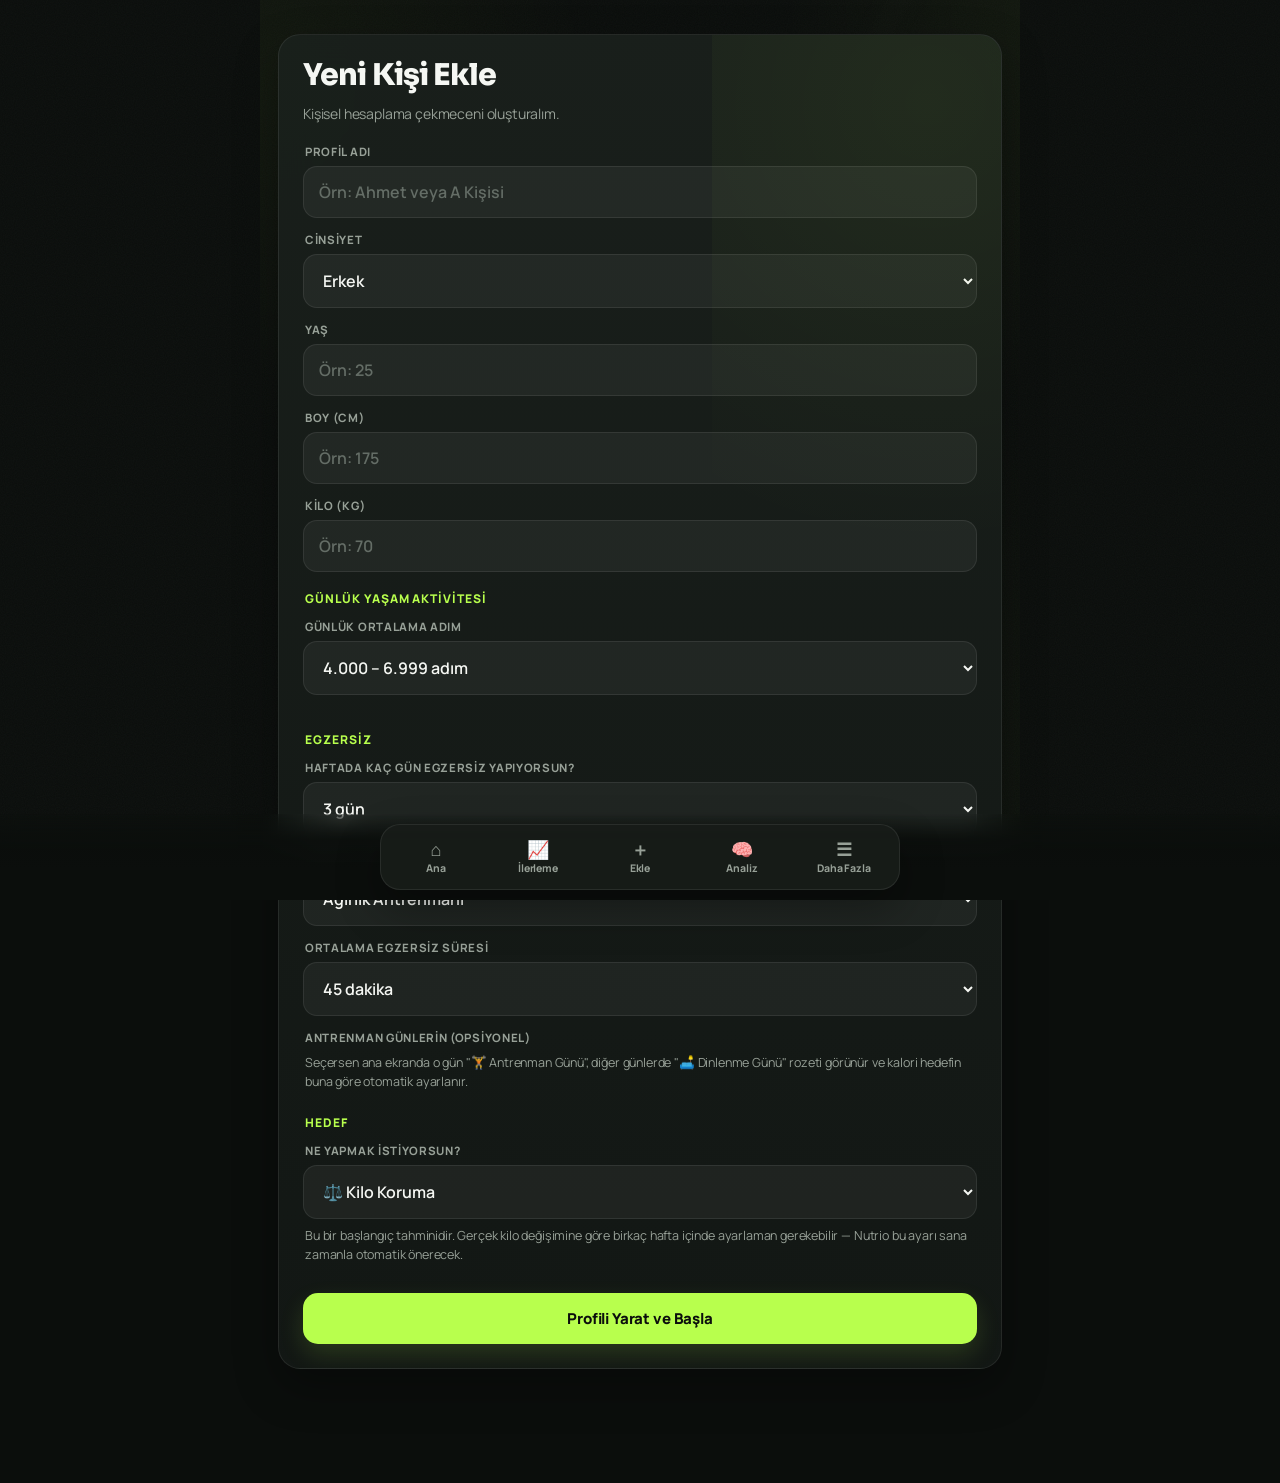
==== commit 4b8d418b: "Update index.html" ====
--- a/index.html
+++ b/index.html
@@ -4,11 +4,16 @@
     <meta charset="UTF-8">
     <meta name="viewport" content="width=device-width, initial-scale=1.0, maximum-scale=1.0, user-scalable=no">
     <title>Nutrio — Günlük Beslenme Takibi</title>
+    <meta name="theme-color" content="#0b0e0c">
+    <link rel="manifest" href="manifest.json">
+    <link rel="icon" type="image/svg+xml" href="icon.svg">
+    <link rel="apple-touch-icon" sizes="180x180" href="icon-192.png">
+    <link rel="icon" type="image/png" sizes="192x192" href="icon-192.png">
+    <link rel="icon" type="image/png" sizes="512x512" href="icon-512.png">
     <link rel="preconnect" href="https://fonts.googleapis.com">
     <link rel="preconnect" href="https://fonts.gstatic.com" crossorigin>
     <link href="https://fonts.googleapis.com/css2?family=Manrope:wght@500;600;700;800&family=Sora:wght@600;700;800&display=swap" rel="stylesheet">
     <link rel="stylesheet" href="style.css">
-
 </head>
 <body>
     <div id="sayfa-govde">
@@ -75,6 +80,10 @@
                 <option value="75">75 dakika</option>
                 <option value="90">90+ dakika</option>
             </select>
+
+            <label>Antrenman Günlerin (opsiyonel)</label>
+            <div class="buton-grubu" id="pr-antrenman-gun-secim" style="flex-wrap:wrap;"></div>
+            <p class="form-not" style="margin-top:2px;">Seçersen ana ekranda o gün "🏋️ Antrenman Günü", diğer günlerde "🛋️ Dinlenme Günü" rozeti görünür ve kalori hedefin buna göre otomatik ayarlanır.</p>
         </div>
 
         <div class="profil-bolum-basligi">Hedef</div>
@@ -88,6 +97,7 @@
 
         <button id="profil-kaydet-btn" onclick="profilKaydet()">Profili Yarat ve Başla</button>
         <button class="btn-ikincil gizli" id="iptal-profil-btn" onclick="sayfaGoster('ana-ekran')">İptal</button>
+        <button class="btn-tehlike gizli" id="profil-sil-btn" onclick="profilSil()" style="width:100%; border-radius:50px; margin-top:10px;">🗑 Bu Profili Sil</button>
     </div>
 
     <!-- 1. ANA EKRAN (DASHBOARD) -->
@@ -102,6 +112,7 @@
         </div>
 
         <h1 id="ana-baslik" style="font-size: 24px; text-align: left; margin-left: 5px;">Bugünün Yakıtı</h1>
+        <div id="gun-tipi-rozet-alani" style="margin-left:5px;"></div>
 
         <div class="kart">
             <div class="skor-paneli">
@@ -140,6 +151,11 @@
                 <div style="display:flex; justify-content:space-between; align-items:center;">
                     <span class="hedef-yazi" style="margin-top:0;">🏋️ Bugünkü Egzersiz</span>
                     <span class="hedef-yazi" style="margin-top:0; cursor:pointer; text-decoration:underline;" onclick="bugunEgzersizAlaniAcKapa()">+ Egzersiz Ekle</span>
+                </div>
+                <div class="egz-durum-grup" id="egz-durum-grup">
+                    <button type="button" class="egz-durum-btn" onclick="bugunEgzersizDurumAyarla('yapildi')">✅ Yaptım</button>
+                    <button type="button" class="egz-durum-btn" onclick="bugunEgzersizDurumAyarla('planli_degil')">⏭️ Planlı değildi</button>
+                    <button type="button" class="egz-durum-btn" onclick="bugunEgzersizDurumAyarla('yapmadi')">❌ Yapmadım</button>
                 </div>
                 <div id="bugun-egzersiz-liste" style="margin-top:6px;"></div>
                 <div class="buton-grubu gizli" id="bugun-egzersiz-form" style="margin-top:10px;">
@@ -214,7 +230,7 @@
         </div>
         <button class="btn-ikincil" style="margin-top:8px;" onclick="eksikOlaniGoster()">🔎 Bugün Ne Eksik?</button>
 
-        <h2 style="text-align: left; margin-top: 30px; margin-left: 5px; font-size: 19px;">Tüketim Listesi</h2>
+        <h2 style="text-align: left; margin-top: 30px; margin-left: 5px; font-size: 19px;">Bugünün Öğünleri</h2>
         <p class="grafik-ipucu" style="text-align:left; margin:-10px 0 10px 5px;">İpucu: bir kaydı sola kaydırarak sil, sağa kaydırarak düzenle.</p>
         <div id="yenenler-listesi"></div>
     </div>
@@ -236,15 +252,7 @@
         <label>Marka (opsiyonel)</label><input type="text" id="b-marka" placeholder="Örn: Barilla">
         <label>Besin Adı</label><input type="text" id="b-ad" placeholder="Örn: Penne Rigate">
         <label>Kategori</label>
-        <select id="b-kategori">
-            <option value="et">Et / Tavuk / Balık</option>
-            <option value="sut">Süt & Yumurta Ürünleri</option>
-            <option value="karb">Karbonhidrat</option>
-            <option value="sebze">Sebze</option>
-            <option value="meyve">Meyve</option>
-            <option value="yag">Yağlar</option>
-            <option value="diger">Diğer</option>
-        </select>
+        <select id="b-kategori"></select>
         <label>Birim</label>
         <select id="b-birim" onchange="birimDegistiFormda()">
             <option value="g">Gram (g)</option>
@@ -272,6 +280,8 @@
         <label>Miktar</label>
         <div class="porsiyon-grid" id="t-porsiyon-grid"></div>
         <input type="number" id="t-miktar" placeholder="Kaç birim yedin?">
+        <label>Öğün</label>
+        <select id="t-ogun"></select>
         <button id="tuketim-kaydet-btn" onclick="tuketimKaydet()">Bugüne Ekle</button>
         <button class="btn-tehlike" onclick="sayfaGoster('ana-ekran')" style="width:100%; border-radius:50px; margin-top:10px;">İptal</button>
     </div>
@@ -286,9 +296,15 @@
         </div>
 
         <div class="kart">
-            <h2 style="text-align:left; font-size:16px;">📈 Kalori Trend (Son 14 Gün)</h2>
+            <h2 style="text-align:left; font-size:16px;">📈 Trend (Son 14 Gün)</h2>
+            <div class="kategori-sekmeler" id="trend-makro-sekmeler"></div>
             <div id="trend-grafik-alan"></div>
             <div class="grafik-ipucu">Bir noktaya dokun, o günün detayını gör</div>
+        </div>
+
+        <div class="kart">
+            <h2 style="text-align:left; font-size:16px;">🗓 Haftalık Karşılaştırma</h2>
+            <div id="haftalik-karsilastirma-alan"></div>
         </div>
 
         <p id="gecmis-isim-bilgi" style="text-align:center; color:var(--yazi-pasif); font-size:14px;"></p>
@@ -412,7 +428,7 @@
     </div>
 
     <div id="sablon-form-ekrani" class="gizli kart">
-        <h2>Şablon Oluştur</h2>
+        <h2 id="sablon-form-baslik">Şablon Oluştur</h2>
         <label>Şablon Adı</label>
         <input type="text" id="sb-ad" placeholder="Örn: Kahvaltım">
         <label>Kategori</label>
@@ -436,51 +452,180 @@
         <h2 style="font-size:15px; margin-top:16px;">Şablon İçeriği</h2>
         <div id="sb-icerik-listesi"></div>
         <p id="sb-toplam" class="form-not"></p>
-        <button onclick="sablonKaydet()">Şablonu Kaydet</button>
+        <button id="sablon-kaydet-btn" onclick="sablonKaydet()">Şablonu Kaydet</button>
         <button class="btn-tehlike" onclick="sayfaGoster('sablon-ekrani')" style="width:100%; border-radius:50px; margin-top:10px;">İptal</button>
     </div>
 
-    <!-- 9. DAHA FAZLA -->
+    <!-- 9. DAHA FAZLA (araç merkezi) -->
     <div id="daha-fazla-ekrani" class="gizli">
         <h1>Daha Fazla</h1>
-        <div class="buton-grubu">
-            <button class="btn-ikincil" onclick="profilDuzenleAc()">⚙ Profil</button>
-            <button class="btn-ikincil" onclick="yeniProfilFormu()">+ Yeni Kişi</button>
-        </div>
+        <p style="color:var(--yazi-pasif); font-size:14px; margin-top:-8px;">Araçlar, kayıtlar ve ayarlar.</p>
+        <button onclick="sayfaGoster('ayarlar-ekrani')" style="margin-top:14px;">⚙ Ayarlar</button>
         <div style="margin-top:14px;">
             <button class="btn-ikincil" onclick="sayfaGoster('kutuphane-ekrani')">🍎 Besin Kütüphanesi</button>
             <button class="btn-ikincil" onclick="sayfaGoster('sablon-ekrani')" style="margin-top:8px;">📋 Öğün Şablonları</button>
             <button class="btn-ikincil" onclick="sayfaGoster('takviye-ekrani')" style="margin-top:8px;">💊 Takviyeler</button>
             <button class="btn-ikincil" onclick="sayfaGoster('kilo-ekrani')" style="margin-top:8px;">⚖ Kilo Takibi</button>
         </div>
-        <div class="kart" style="margin-top:18px;">
-            <h2 style="text-align:left; font-size:15px;">Verilerini Yedekle</h2>
+    </div>
+
+    <!-- 10. AYARLAR — tema, profil, veri yönetimi, uygulama bilgisi -->
+    <div id="ayarlar-ekrani" class="gizli">
+        <h1>⚙ Ayarlar</h1>
+
+        <div class="kart">
+            <h2 style="text-align:left; font-size:15px;">🎨 Tema</h2>
+            <p class="form-not" style="margin-top:0;">Uygulamanın genel görünümünü değiştirir: arka plan, kartlar, yazı renkleri ve vurgu. Seçim tarayıcında saklanır.</p>
+            <div class="tema-secim-liste" id="tema-secici-ayarlar"></div>
+        </div>
+
+        <div class="kart">
+            <h2 style="text-align:left; font-size:15px;">👤 Profiller</h2>
+            <div class="buton-grubu">
+                <button class="btn-ikincil" onclick="profilDuzenleAc()">Profili Düzenle</button>
+                <button class="btn-ikincil" onclick="yeniProfilFormu()">+ Yeni Kişi</button>
+            </div>
+            <p class="form-not" style="margin-top:10px;">Her profilin kendi günlüğü, geçmişi, kilo ve takviye kayıtları tutulur.</p>
+        </div>
+
+        <div class="kart">
+            <h2 style="text-align:left; font-size:15px;">💾 Veri Yedekleme</h2>
             <p class="form-not" style="margin-top:0;">Verilerin şu an bu tarayıcıda saklanıyor. Cihaz değişirse veya tarayıcı verisi silinirse kaybolabilir — düzenli olarak dışa aktarmanı öneririz.</p>
             <button onclick="veriDisaAktar()">⬇ Verileri Dışa Aktar (JSON)</button>
             <button class="btn-ikincil" onclick="document.getElementById('veri-ice-aktar-input').click()">⬆ Verileri İçe Aktar (JSON)</button>
             <input type="file" id="veri-ice-aktar-input" accept="application/json" class="gizli" onchange="veriIceAktar(event)">
         </div>
-        <div class="kart" style="margin-top:14px; border-color: rgba(255,93,93,.25);">
-            <h2 style="text-align:left; font-size:15px; color:#ff8a8a;">Tehlikeli Bölge</h2>
+
+        <div class="kart" style="border-color: rgba(255,93,93,.25);">
+            <h2 style="text-align:left; font-size:15px; color:#ff8a8a;">🗑 Veri Sıfırlama</h2>
             <p class="form-not" style="margin-top:0;">Bu işlem tüm profilleri, besin kütüphaneni, geçmişini ve ayarlarını kalıcı olarak siler. Geri alınamaz — önce dışa aktarmanı öneririz.</p>
             <button class="btn-tehlike" style="width:100%;" onclick="veriSifirlaBaslat()">🗑 Tüm Verileri Sil</button>
         </div>
+
+        <div class="kart">
+            <h2 style="text-align:left; font-size:15px;">📲 Uygulama Olarak Yükle (PWA)</h2>
+            <p class="form-not" id="pwa-kurulum-bilgi" style="margin-top:0;"></p>
+            <button class="btn-ikincil gizli" id="pwa-kur-btn" onclick="pwaKur()">📲 Nutrio'yu Yükle</button>
+        </div>
+
+        <div class="kart">
+            <h2 style="text-align:left; font-size:15px;">ℹ Uygulama Bilgisi</h2>
+            <div class="mini-satir"><span>Uygulama</span><span>Nutrio 4.0</span></div>
+            <div class="mini-satir"><span>Tür</span><span>Çevrimdışı çalışabilen PWA</span></div>
+            <div class="mini-satir"><span>Veri saklama</span><span>Tarayıcı (localStorage)</span></div>
+            <div class="mini-satir"><span>Sunucu bağlantısı</span><span>Yok — veriler cihazında</span></div>
+            <p class="form-not" style="margin-top:12px;">Nutrio tamamen tarayıcında çalışır; besin kütüphanen, kayıtların ve ayarların hiçbiri hiçbir sunucuya gönderilmez.</p>
+        </div>
+
+        <button class="btn-ikincil" onclick="sayfaGoster('daha-fazla-ekrani')">← Daha Fazla'ya Dön</button>
+    </div>
+
+    <!-- 5. ANALİZ — gerçek geçmiş verisinden kişisel örüntüler -->
+    <div id="analiz-ekrani" class="gizli">
+        <h1>Analiz</h1>
+        <p class="form-not" style="text-align:left; margin-top:-8px;">Nutrio kayıtlarını analiz eder ve alışkanlıkların hakkında anlaşılır örüntüler gösterir. Yeterli veri yoksa tahmin üretilmez.</p>
+
+        <div class="kart">
+            <h2 style="text-align:left; font-size:16px;">📅 Genel Özet</h2>
+            <div id="analiz-ozet-alan"></div>
+        </div>
+
+        <div class="kart">
+            <h2 style="text-align:left; font-size:16px;">🧠 Nutrio Seni Tanıyor</h2>
+            <div id="icgoru-alan"></div>
+        </div>
+    </div>
+
+    <!-- 5b. GÜN DETAY — tam ekran gün görünümü, önceki/sonraki gezinme ile -->
+    <div id="gun-detay-ekrani" class="gizli">
+        <div style="display:flex; justify-content:space-between; align-items:center; gap:10px; flex-wrap:wrap;">
+            <h1 id="gun-detay-baslik" style="margin-bottom:6px;">Gün Detayı</h1>
+            <input type="date" id="gun-detay-tarih-sec" onchange="gunDetayTarihSec(this.value)" style="max-width:170px; margin-bottom:0;">
+        </div>
+        <div class="buton-grubu" style="margin-bottom:16px;">
+            <button class="btn-ikincil btn-kucuk" onclick="gunDetayGezin(-1)">← Önceki Gün</button>
+            <button class="btn-ikincil btn-kucuk" onclick="gunDetayAc(bugununTarihi)">Bugün</button>
+            <button class="btn-ikincil btn-kucuk" onclick="gunDetayGezin(1)">Sonraki Gün →</button>
+        </div>
+
+        <div class="kart">
+            <div class="skor-paneli">
+                <div class="skor-kutu"><strong id="gd-kalori">0</strong><span>Kalori</span><span class="hedef-yazi" id="gd-hedef-kalori">Hedef: 0</span></div>
+                <div class="skor-kutu"><strong id="gd-protein">0</strong><span>Protein</span><span class="hedef-yazi" id="gd-hedef-protein">Hedef: 0g</span></div>
+                <div class="skor-kutu"><strong id="gd-yag">0</strong><span>Yağ</span><span class="hedef-yazi" id="gd-hedef-yag">Hedef: 0g</span></div>
+                <div class="skor-kutu"><strong id="gd-karb">0</strong><span>Karbonhidrat</span><span class="hedef-yazi" id="gd-hedef-karb">Hedef: 0g</span></div>
+            </div>
+            <div class="ilerleme-yolu" style="margin-top:12px;"><div class="ilerleme-cubuk" id="gd-ilerleme-kalori" style="width:0%;"></div></div>
+            <span class="hedef-yazi" id="gd-uyum" style="margin-top:6px;"></span>
+        </div>
+
+        <div class="kart kart-kompakt">
+            <div style="display:flex; justify-content:space-between; align-items:center;">
+                <h2 style="text-align:left; font-size:15px; margin-bottom:0;">🍽 Tüketilen Besinler</h2>
+                <button class="btn-ikincil btn-kucuk" id="gd-ekle-btn" onclick="tuketimEkranAc()">+ Besin Ekle</button>
+            </div>
+            <div id="gun-detay-ogun-listesi" style="margin-top:10px;"></div>
+        </div>
+
+        <div class="kart kart-kompakt">
+            <div style="display:flex; justify-content:space-between; align-items:center;">
+                <span class="hedef-yazi" style="margin-top:0;">💧 Su</span>
+                <strong id="gd-su" style="font-family:var(--font-baslik);">0 ml</strong>
+            </div>
+            <div class="ilerleme-yolu" style="margin-top:8px;"><div class="ilerleme-cubuk" id="gd-su-bar" style="width:0%;"></div></div>
+            <span class="hedef-yazi" id="gd-su-hedef" style="margin-top:6px;"></span>
+        </div>
+
+        <div class="kart kart-kompakt">
+            <div style="display:flex; justify-content:space-between; align-items:center; margin-bottom:8px;">
+                <h2 style="text-align:left; font-size:15px; margin-bottom:0;">👟 Egzersiz & Adım</h2>
+                <span class="hedef-yazi" id="gd-egz-ozet" style="margin-top:0;"></span>
+            </div>
+            <div id="gun-detay-egz-liste"></div>
+        </div>
+
+        <div class="kart kart-kompakt">
+            <div style="display:flex; justify-content:space-between; align-items:center; margin-bottom:6px;">
+                <h2 style="text-align:left; font-size:15px; margin-bottom:0;">💊 Takviyeler</h2>
+                <span class="hedef-yazi" id="gd-takviye-oran" style="margin-top:0;"></span>
+            </div>
+            <div id="gun-detay-takviye-liste"></div>
+        </div>
+
+        <div class="kart kart-kompakt">
+            <div style="display:flex; justify-content:space-between; align-items:center;">
+                <span class="hedef-yazi" style="margin-top:0;">⚖ Kilo</span>
+                <strong id="gd-kilo" style="font-family:var(--font-baslik);">-</strong>
+            </div>
+        </div>
     </div>
 
     </div><!-- /sayfa-govde -->
 
     <div class="alt-nav">
         <div class="alt-nav-ic">
-            <button class="nav-btn" id="nav-ana" onclick="navGit('ana-ekran')"><span class="nav-ikon">⌂</span>Ana Sayfa</button>
-            <button class="nav-btn" id="nav-ekle" onclick="navGit('tuketim-ekrani')"><span class="nav-ikon">＋</span>Günlük</button>
-            <button class="nav-btn" id="nav-istatistik" onclick="navGit('gecmis-ekrani')"><span class="nav-ikon">📊</span>İstatistik</button>
+            <button class="nav-btn" id="nav-ana" onclick="navGit('ana-ekran')"><span class="nav-ikon">⌂</span>Ana</button>
+            <button class="nav-btn" id="nav-ilerleme" onclick="navGit('gecmis-ekrani')"><span class="nav-ikon">📈</span>İlerleme</button>
+            <button class="nav-btn nav-btn-ekle" id="nav-ekle" onclick="tuketimEkranAc()"><span class="nav-ikon nav-ikon-ekle">＋</span><span class="nav-ekle-yazi">Ekle</span></button>
+            <button class="nav-btn" id="nav-analiz" onclick="navGit('analiz-ekrani')"><span class="nav-ikon">🧠</span>Analiz</button>
             <button class="nav-btn" id="nav-daha" onclick="navGit('daha-fazla-ekrani')"><span class="nav-ikon">☰</span>Daha Fazla</button>
         </div>
     </div>
 
     <div class="toast-konteyner" id="toast-konteyner"></div>
-    <script src="app.js"></script>
-
-
+
+    <!-- NUTRIO MODAL (replaces native prompt/confirm) -->
+    <div id="nutrio-modal-overlay" class="gizli"></div>
+
+    <script src="./besinler.js"></script>
+    <script src="./app.js"></script>
+    <script>
+        // PWA — service worker kaydı (yalnızca HTTPS/localhost'ta çalışır; file://'de devre dışı)
+        if ('serviceWorker' in navigator && (location.protocol === 'https:' || location.hostname === 'localhost' || location.hostname === '127.0.0.1')) {
+            window.addEventListener('load', () => {
+                navigator.serviceWorker.register('service-worker.js').catch((err) => console.warn('Service worker kaydedilemedi:', err));
+            });
+        }
+    </script>
 </body>
 </html>
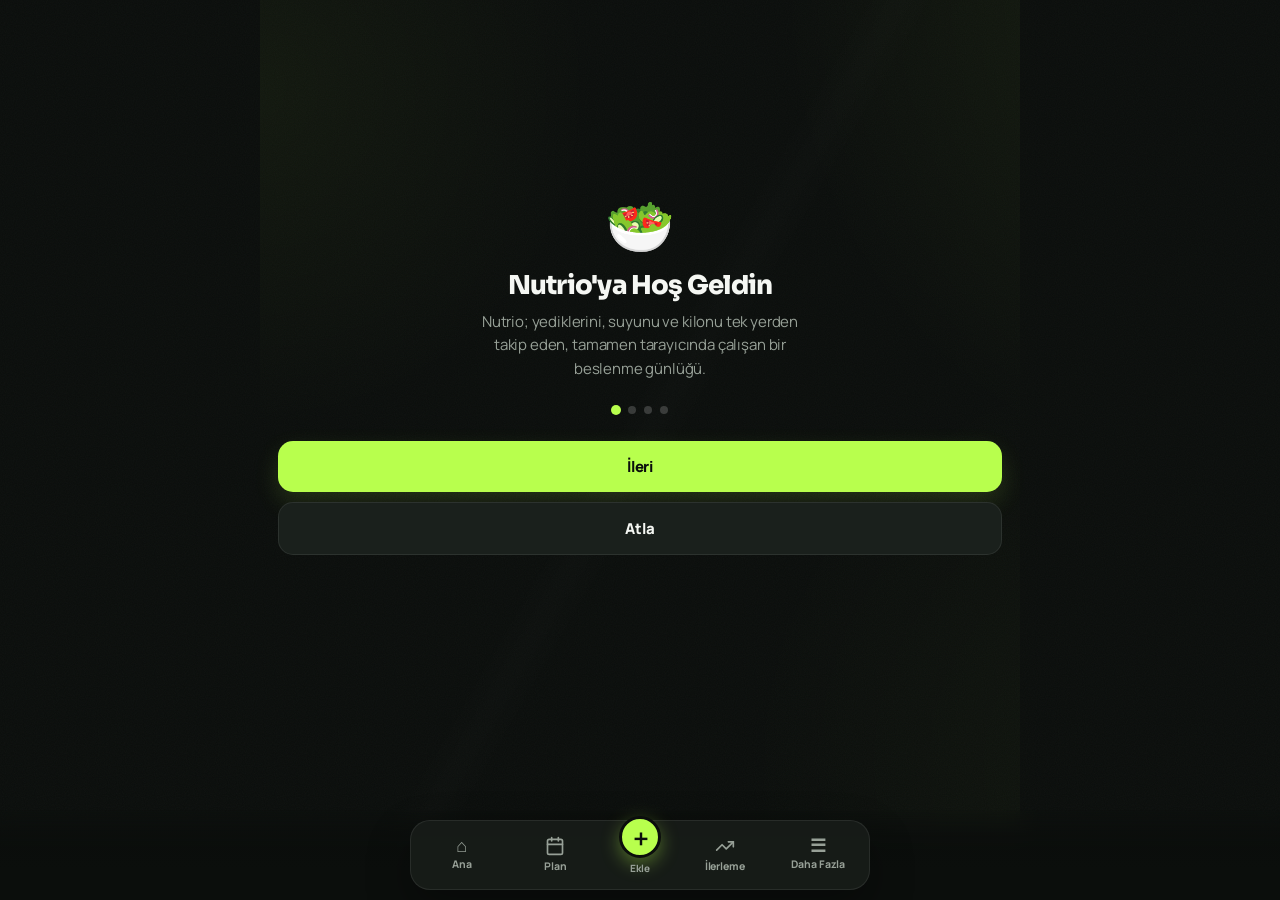
==== commit 38385067: "Add files via upload" ====
--- a/index.html
+++ b/index.html
@@ -1,631 +1,1300 @@
-<!DOCTYPE html>
-<html lang="tr">
-<head>
-    <meta charset="UTF-8">
-    <meta name="viewport" content="width=device-width, initial-scale=1.0, maximum-scale=1.0, user-scalable=no">
-    <title>Nutrio — Günlük Beslenme Takibi</title>
-    <meta name="theme-color" content="#0b0e0c">
-    <link rel="manifest" href="manifest.json">
-    <link rel="icon" type="image/svg+xml" href="icon.svg">
-    <link rel="apple-touch-icon" sizes="180x180" href="icon-192.png">
-    <link rel="icon" type="image/png" sizes="192x192" href="icon-192.png">
-    <link rel="icon" type="image/png" sizes="512x512" href="icon-512.png">
-    <link rel="preconnect" href="https://fonts.googleapis.com">
-    <link rel="preconnect" href="https://fonts.gstatic.com" crossorigin>
-    <link href="https://fonts.googleapis.com/css2?family=Manrope:wght@500;600;700;800&family=Sora:wght@600;700;800&display=swap" rel="stylesheet">
-    <link rel="stylesheet" href="style.css">
-</head>
-<body>
-    <div id="sayfa-govde">
-
-    <!-- 0. KULLANICI PROFİLİ SİHİRBAZI (Yeni oluşturma + Düzenleme) -->
-    <div id="profil-ekrani" class="gizli kart">
-        <h1 id="profil-form-baslik">Yeni Kişi Ekle</h1>
-        <p style="font-size:14px; color:var(--yazi-pasif);">Kişisel hesaplama çekmeceni oluşturalım.</p>
-        <input type="hidden" id="pr-duzenle-id">
-
-        <label>Profil Adı</label>
-        <input type="text" id="pr-ad" placeholder="Örn: Ahmet veya A Kişisi">
-
-        <label>Cinsiyet</label>
-        <select id="pr-cinsiyet"><option value="erkek">Erkek</option><option value="kadin">Kadın</option></select>
-
-        <label>Yaş</label>
-        <input type="number" id="pr-yas" placeholder="Örn: 25">
-        <label>Boy (cm)</label>
-        <input type="number" id="pr-boy" placeholder="Örn: 175">
-        <label>Kilo (kg)</label>
-        <input type="number" id="pr-kilo" placeholder="Örn: 70">
-
-        <div class="profil-bolum-basligi">Günlük Yaşam Aktivitesi</div>
-        <label>Günlük Ortalama Adım</label>
-        <select id="pr-adim">
-            <option value="1.15">0 – 3.999 adım</option>
-            <option value="1.2" selected>4.000 – 6.999 adım</option>
-            <option value="1.275">7.000 – 9.999 adım</option>
-            <option value="1.35">10.000 – 12.499 adım</option>
-            <option value="1.425">12.500+ adım</option>
-        </select>
-
-        <div class="profil-bolum-basligi">Egzersiz</div>
-        <label>Haftada Kaç Gün Egzersiz Yapıyorsun?</label>
-        <select id="pr-egzersiz-gun" onchange="egzersizAlanGuncelleForm()">
-            <option value="0">0 gün (yapmıyorum)</option>
-            <option value="1">1 gün</option>
-            <option value="2">2 gün</option>
-            <option value="3" selected>3 gün</option>
-            <option value="4">4 gün</option>
-            <option value="5">5 gün</option>
-            <option value="6">6+ gün</option>
-        </select>
-
-        <div id="pr-egzersiz-yok-notu" class="form-not gizli" style="margin-top:-8px;">🚫 Egzersiz hesaba katılmayacak.</div>
-
-        <div id="pr-egzersiz-detay-alani">
-            <label>Ağırlıklı Egzersiz Türü</label>
-            <select id="pr-egzersiz-tip">
-                <option value="agirlik" selected>Ağırlık Antrenmanı</option>
-                <option value="kosu">Koşu</option>
-                <option value="futbol">Futbol</option>
-                <option value="bisiklet">Bisiklet</option>
-                <option value="kardiyo">Kardiyo</option>
-                <option value="karisik">Karışık</option>
-            </select>
-
-            <label>Ortalama Egzersiz Süresi</label>
-            <select id="pr-egzersiz-sure">
-                <option value="30">30 dakika</option>
-                <option value="45" selected>45 dakika</option>
-                <option value="60">60 dakika</option>
-                <option value="75">75 dakika</option>
-                <option value="90">90+ dakika</option>
-            </select>
-
-            <label>Antrenman Günlerin (opsiyonel)</label>
-            <div class="buton-grubu" id="pr-antrenman-gun-secim" style="flex-wrap:wrap;"></div>
-            <p class="form-not" style="margin-top:2px;">Seçersen ana ekranda o gün "🏋️ Antrenman Günü", diğer günlerde "🛋️ Dinlenme Günü" rozeti görünür ve kalori hedefin buna göre otomatik ayarlanır.</p>
-        </div>
-
-        <div class="profil-bolum-basligi">Hedef</div>
-        <label>Ne Yapmak İstiyorsun?</label>
-        <select id="pr-hedef">
-            <option value="kayip">🔻 Yağ Kaybı</option>
-            <option value="koruma" selected>⚖️ Kilo Koruma</option>
-            <option value="kazanim">🔺 Kas / Kilo Kazanımı</option>
-        </select>
-        <p class="form-not">Bu bir başlangıç tahminidir. Gerçek kilo değişimine göre birkaç hafta içinde ayarlaman gerekebilir — Nutrio bu ayarı sana zamanla otomatik önerecek.</p>
-
-        <button id="profil-kaydet-btn" onclick="profilKaydet()">Profili Yarat ve Başla</button>
-        <button class="btn-ikincil gizli" id="iptal-profil-btn" onclick="sayfaGoster('ana-ekran')">İptal</button>
-        <button class="btn-tehlike gizli" id="profil-sil-btn" onclick="profilSil()" style="width:100%; border-radius:50px; margin-top:10px;">🗑 Bu Profili Sil</button>
-    </div>
-
-    <!-- 1. ANA EKRAN (DASHBOARD) -->
-    <div id="ana-ekran" class="gizli">
-
-        <div class="marka-rozet"><span class="nokta"></span>Nutrio</div>
-
-        <div class="profil-header">
-            <select id="aktif-profil-secim" onchange="profilDegistir()"></select>
-            <button class="btn-ikincil" onclick="profilDuzenleAc()">⚙ Profil</button>
-            <button class="btn-ikincil" onclick="yeniProfilFormu()">+ Yeni Kişi</button>
-        </div>
-
-        <h1 id="ana-baslik" style="font-size: 24px; text-align: left; margin-left: 5px;">Bugünün Yakıtı</h1>
-        <div id="gun-tipi-rozet-alani" style="margin-left:5px;"></div>
-
-        <div class="kart">
-            <div class="skor-paneli">
-                <div class="skor-kutu">
-                    <strong id="gun-kalori">0</strong><span>Kalori</span><span class="hedef-yazi" id="hedef-kalori">Hedef: 0</span>
-                    <div class="ilerleme-yolu"><div class="ilerleme-cubuk" id="ilerleme-kalori" style="width:0%;"></div></div>
-                </div>
-                <div class="skor-kutu">
-                    <strong id="gun-protein">0</strong><span>Protein</span><span class="hedef-yazi" id="hedef-protein">Hedef: 0g</span>
-                    <div class="ilerleme-yolu"><div class="ilerleme-cubuk" id="ilerleme-protein" style="width:0%;"></div></div>
-                </div>
-                <div class="skor-kutu">
-                    <strong id="gun-yag">0</strong><span>Yağ</span><span class="hedef-yazi" id="hedef-yag">Hedef: 0g</span>
-                    <div class="ilerleme-yolu"><div class="ilerleme-cubuk" id="ilerleme-yag" style="width:0%;"></div></div>
-                </div>
-                <div class="skor-kutu">
-                    <strong id="gun-karb">0</strong><span>Karbonhidrat</span><span class="hedef-yazi" id="hedef-karb">Hedef: 0g</span>
-                    <div class="ilerleme-yolu"><div class="ilerleme-cubuk" id="ilerleme-karb" style="width:0%;"></div></div>
-                </div>
-            </div>
-            <div class="kalan-grid" id="kalan-grid"></div>
-        </div>
-
-        <div class="kart kart-kompakt">
-            <div style="display:flex; justify-content:space-between; align-items:center; margin-bottom:2px;">
-                <h2 style="text-align:left; font-size:15px; margin-bottom:0;">👟 Bugünkü Aktivite</h2>
-                <span class="hedef-yazi" id="aktivite-ayar-yazi" style="margin-top:0;"></span>
-            </div>
-            <div class="buton-grubu" style="margin-top:10px;">
-                <input type="number" id="bugun-adim-input" placeholder="Bugünkü adım (opsiyonel)">
-                <button class="btn-ikincil" style="margin-top:0;" onclick="bugunAdimKaydet()">Kaydet</button>
-            </div>
-            <p class="form-not" id="bugun-adim-bilgi" style="margin:-4px 0 0;"></p>
-
-            <div style="margin-top:14px; border-top:1px solid rgba(255,255,255,.06); padding-top:12px;">
-                <div style="display:flex; justify-content:space-between; align-items:center;">
-                    <span class="hedef-yazi" style="margin-top:0;">🏋️ Bugünkü Egzersiz</span>
-                    <span class="hedef-yazi" style="margin-top:0; cursor:pointer; text-decoration:underline;" onclick="bugunEgzersizAlaniAcKapa()">+ Egzersiz Ekle</span>
-                </div>
-                <div class="egz-durum-grup" id="egz-durum-grup">
-                    <button type="button" class="egz-durum-btn" onclick="bugunEgzersizDurumAyarla('yapildi')">✅ Yaptım</button>
-                    <button type="button" class="egz-durum-btn" onclick="bugunEgzersizDurumAyarla('planli_degil')">⏭️ Planlı değildi</button>
-                    <button type="button" class="egz-durum-btn" onclick="bugunEgzersizDurumAyarla('yapmadi')">❌ Yapmadım</button>
-                </div>
-                <div id="bugun-egzersiz-liste" style="margin-top:6px;"></div>
-                <div class="buton-grubu gizli" id="bugun-egzersiz-form" style="margin-top:10px;">
-                    <select id="beg-tip">
-                        <option value="agirlik">Ağırlık</option>
-                        <option value="kosu">Koşu</option>
-                        <option value="futbol">Futbol</option>
-                        <option value="bisiklet">Bisiklet</option>
-                        <option value="kardiyo">Kardiyo</option>
-                        <option value="karisik">Karışık</option>
-                    </select>
-                    <input type="number" id="beg-sure" placeholder="Dakika">
-                    <button style="margin-top:0;" onclick="bugunEgzersizEkle()">Ekle</button>
-                </div>
-            </div>
-        </div>
-
-        <div id="kalibrasyon-karti" class="kart gizli oneri-kart">
-            <h2 style="text-align:left; font-size:15px; margin-bottom:8px;">🎯 Kalori Hedefi Önerisi</h2>
-            <p id="kalibrasyon-metni" style="font-size:13.5px; color:var(--yazi-pasif); margin:0 0 14px;"></p>
-            <div class="buton-grubu">
-                <button class="btn-ikincil" onclick="kalibrasyonReddet()">Şimdi Değil</button>
-                <button onclick="kalibrasyonUygula()">Hedefi Güncelle</button>
-            </div>
-        </div>
-
-        <div id="oneri-sonuc-karti" class="kart gizli oneri-kart">
-            <h2 style="text-align:left; font-size:15px; margin-bottom:8px;">🎯 Bunu Kapatmak İçin Seçenekler</h2>
-            <div id="oneri-sonuc-govde" style="font-size:13.5px;"></div>
-        </div>
-
-        <div id="eksik-sonuc-karti" class="kart gizli oneri-kart">
-            <h2 style="text-align:left; font-size:15px; margin-bottom:8px;">🔎 Bugün Ne Eksik?</h2>
-            <div id="eksik-sonuc-govde"></div>
-            <button class="btn-ikincil" style="margin-top:10px;" onclick="document.getElementById('eksik-sonuc-karti').classList.add('gizli')">Kapat</button>
-        </div>
-
-        <div id="takviye-mini-karti" class="kart gizli kart-kompakt">
-            <div style="display:flex; justify-content:space-between; align-items:center; margin-bottom:6px;">
-                <h2 style="text-align:left; font-size:15px; margin-bottom:0;">💊 Bugünkü Takviyeler</h2>
-                <span class="hedef-yazi" id="takviye-mini-oran" style="margin-top:0;"></span>
-            </div>
-            <div id="takviye-mini-liste"></div>
-        </div>
-
-        <div class="kart kart-kompakt">
-            <div style="display:flex; justify-content:space-between; align-items:center; gap:14px;">
-                <div>
-                    <span class="hedef-yazi" style="margin-top:0;">💧 Su</span>
-                    <strong id="su-miktar" style="font-family:var(--font-baslik); font-size:18px; display:block; margin-top:2px;">0 ml</strong>
-                </div>
-                <div class="buton-grubu" style="max-width:190px; margin:0;">
-                    <button class="btn-ikincil btn-kucuk" onclick="suEkle(-250)">− 250</button>
-                    <button class="btn-kucuk" onclick="suEkle(250)">+ 250</button>
-                </div>
-            </div>
-            <div class="ilerleme-yolu" style="margin-top:10px;"><div class="ilerleme-cubuk" id="ilerleme-su" style="width:0%;"></div></div>
-            <div style="display:flex; justify-content:space-between; margin-top:6px;">
-                <span class="hedef-yazi" id="su-hedef-yazi" style="margin-top:0;"></span>
-                <span class="hedef-yazi" style="margin-top:0; cursor:pointer; text-decoration:underline;" onclick="suHedefDuzenleAc()">hedefi düzenle</span>
-            </div>
-            <div class="buton-grubu gizli" id="su-hedef-alani" style="margin-top:10px;">
-                <input type="number" id="su-hedef-input" placeholder="Yeni hedef (ml)" style="margin-bottom:0;">
-                <button class="btn-ikincil" onclick="suHedefKaydet()">Kaydet</button>
-            </div>
-        </div>
-
-        <button onclick="tuketimEkranAc()">Günüme Besin Ekle (+)</button>
-        <div class="buton-grubu" style="margin-top:8px;">
-            <button class="btn-ikincil" onclick="sayfaGoster('sablon-ekrani')">📋 Şablondan Ekle</button>
-            <button class="btn-ikincil" onclick="oneriHesapla()">🎯 Ne Yiyebilirim?</button>
-        </div>
-        <button class="btn-ikincil" style="margin-top:8px;" onclick="eksikOlaniGoster()">🔎 Bugün Ne Eksik?</button>
-
-        <h2 style="text-align: left; margin-top: 30px; margin-left: 5px; font-size: 19px;">Bugünün Öğünleri</h2>
-        <p class="grafik-ipucu" style="text-align:left; margin:-10px 0 10px 5px;">İpucu: bir kaydı sola kaydırarak sil, sağa kaydırarak düzenle.</p>
-        <div id="yenenler-listesi"></div>
-    </div>
-
-    <!-- 2. BESİN KÜTÜPHANESİ -->
-    <div id="kutuphane-ekrani" class="gizli">
-        <h1>Besin Listesi</h1>
-        <button onclick="besinFormuAc()">Yeni Besin Ekle (+)</button>
-        <input type="text" id="k-arama" placeholder="🔍 Besin ara..." oninput="kListele()" style="margin-top:16px; margin-bottom:0;">
-        <div class="kategori-sekmeler" id="kategori-sekmeler"></div>
-        <h2 style="margin-top: 18px; text-align: left;">Kayıtlı Besinler</h2>
-        <div id="kutuphane-listesi"></div>
-    </div>
-
-    <!-- 3. YENİ BESİN OLUŞTUR / DÜZENLE -->
-    <div id="besin-form-ekrani" class="gizli kart">
-        <h2 id="form-baslik">Besin Ekle/Düzenle</h2>
-        <input type="hidden" id="b-id">
-        <label>Marka (opsiyonel)</label><input type="text" id="b-marka" placeholder="Örn: Barilla">
-        <label>Besin Adı</label><input type="text" id="b-ad" placeholder="Örn: Penne Rigate">
-        <label>Kategori</label>
-        <select id="b-kategori"></select>
-        <label>Birim</label>
-        <select id="b-birim" onchange="birimDegistiFormda()">
-            <option value="g">Gram (g)</option>
-            <option value="ml">Mililitre (ml)</option>
-            <option value="adet">Adet</option>
-            <option value="porsiyon">Porsiyon</option>
-            <option value="dilim">Dilim</option>
-        </select>
-        <label>Referans Miktar (100 g/ml için 100, adet/porsiyon/dilim için 1)</label><input type="number" id="b-ref">
-        <label>Kalori (Kcal)</label><input type="number" id="b-cal">
-        <label>Protein (g)</label><input type="number" step="0.1" id="b-pro">
-        <label>Yağ (g)</label><input type="number" step="0.1" id="b-yag">
-        <label>Karbonhidrat (g)</label><input type="number" step="0.1" id="b-karb">
-        <button onclick="besinKaydet()">Sisteme Kaydet</button>
-        <button class="btn-tehlike" onclick="sayfaGoster('kutuphane-ekrani')" style="width:100%; border-radius:50px; margin-top:10px;">İptal</button>
-    </div>
-
-    <!-- 4. TÜKETİM EKLEME / DÜZENLEME -->
-    <div id="tuketim-ekrani" class="gizli kart">
-        <h2 id="tuketim-form-baslik">Ne Yedin?</h2>
-        <input type="hidden" id="t-duzenle-id">
-        <input type="text" id="t-arama" placeholder="🔍 Besin ara..." oninput="tListele()">
-        <div class="kategori-sekmeler" id="t-kategori-sekmeler"></div>
-        <div id="t-secim-listesi" style="max-height:230px; overflow-y:auto; margin-bottom:16px; margin-top:10px;"></div>
-        <label>Miktar</label>
-        <div class="porsiyon-grid" id="t-porsiyon-grid"></div>
-        <input type="number" id="t-miktar" placeholder="Kaç birim yedin?">
-        <label>Öğün</label>
-        <select id="t-ogun"></select>
-        <button id="tuketim-kaydet-btn" onclick="tuketimKaydet()">Bugüne Ekle</button>
-        <button class="btn-tehlike" onclick="sayfaGoster('ana-ekran')" style="width:100%; border-radius:50px; margin-top:10px;">İptal</button>
-    </div>
-
-    <!-- 5. GEÇMİŞ ARŞİVİ -->
-    <div id="gecmis-ekrani" class="gizli">
-        <h1>Geçmiş &amp; İstatistik</h1>
-
-        <div class="kart">
-            <h2 style="text-align:left; font-size:16px;">📊 Son 7 Gün</h2>
-            <div id="analitik-alani"></div>
-        </div>
-
-        <div class="kart">
-            <h2 style="text-align:left; font-size:16px;">📈 Trend (Son 14 Gün)</h2>
-            <div class="kategori-sekmeler" id="trend-makro-sekmeler"></div>
-            <div id="trend-grafik-alan"></div>
-            <div class="grafik-ipucu">Bir noktaya dokun, o günün detayını gör</div>
-        </div>
-
-        <div class="kart">
-            <h2 style="text-align:left; font-size:16px;">🗓 Haftalık Karşılaştırma</h2>
-            <div id="haftalik-karsilastirma-alan"></div>
-        </div>
-
-        <p id="gecmis-isim-bilgi" style="text-align:center; color:var(--yazi-pasif); font-size:14px;"></p>
-        <div id="gecmis-listesi"></div>
-    </div>
-
-    <!-- 6. KİLO TAKİBİ -->
-    <div id="kilo-ekrani" class="gizli">
-        <h1>Kilo Takibi</h1>
-
-        <div class="kart">
-            <div class="kilo-uc-nokta">
-                <span id="kilo-baslangic">-</span>
-                <span class="ok">→</span>
-                <span id="kilo-bugun">-</span>
-                <span class="ok">→</span>
-                <span class="hedef-deger" id="kilo-hedef-nokta">🎯 -</span>
-            </div>
-            <div id="kilo-grafik-alan"></div>
-            <div class="grafik-ipucu">Bir noktaya dokun, o günün detayını gör</div>
-            <div class="analitik-grid" style="margin-top:16px;">
-                <div class="analitik-hucre"><strong id="kilo-degisim">-</strong><span>Toplam Değişim</span></div>
-                <div class="analitik-hucre"><strong id="kilo-haftalik">-</strong><span>Haftalık Değişim</span></div>
-            </div>
-            <p id="kilo-hedef-bilgi" class="gizli hedef-yazi" style="margin-top:10px; font-size:13px;"></p>
-            <p id="kilo-tahmin-bilgi" class="gizli hedef-yazi" style="margin-top:4px; font-size:13px;"></p>
-        </div>
-
-        <div class="kart" id="olcum-grafik-karti" style="display:none;">
-            <h2 style="text-align:left; font-size:16px;">📏 Vücut Ölçüleri</h2>
-            <div class="kategori-sekmeler" id="olcum-sekmeler"></div>
-            <div id="olcum-grafik-alan"></div>
-        </div>
-
-        <div class="kart">
-            <label>Bugünkü Kilonu Gir (kg)</label>
-            <input type="number" step="0.1" id="kilo-yeni" placeholder="Örn: 74.8">
-            <div id="olcum-alani" class="gizli">
-                <div class="oc-satir"><span class="oc-etiket">Bel (cm)</span><input type="number" step="0.1" id="oc-bel" placeholder="isteğe bağlı"></div>
-                <div class="oc-satir"><span class="oc-etiket">Boyun (cm)</span><input type="number" step="0.1" id="oc-boyun" placeholder="isteğe bağlı"></div>
-                <div class="oc-satir"><span class="oc-etiket">Göğüs (cm)</span><input type="number" step="0.1" id="oc-gogus" placeholder="isteğe bağlı"></div>
-                <div class="oc-satir"><span class="oc-etiket">Kol (cm)</span><input type="number" step="0.1" id="oc-kol" placeholder="isteğe bağlı"></div>
-                <div class="oc-satir"><span class="oc-etiket">Kalça (cm)</span><input type="number" step="0.1" id="oc-kalca" placeholder="isteğe bağlı"></div>
-                <div class="oc-satir"><span class="oc-etiket">Bacak (cm)</span><input type="number" step="0.1" id="oc-bacak" placeholder="isteğe bağlı"></div>
-            </div>
-            <span class="hedef-yazi" style="cursor:pointer; text-decoration:underline; display:inline-block; margin-bottom:12px;" onclick="olcumAlaniAcKapa()" id="olcum-toggle-yazi">+ Vücut ölçüleri ekle (opsiyonel)</span>
-            <button onclick="kiloEkle()">Kaydet</button>
-        </div>
-
-        <div class="kart">
-            <label>Hedef Kilo (kg) — isteğe bağlı</label>
-            <input type="number" step="0.1" id="kilo-hedef-input" placeholder="Örn: 70">
-            <button class="btn-ikincil" onclick="kiloHedefKaydet()">Hedefi Kaydet</button>
-        </div>
-
-        <h2 style="text-align:left; margin-top:22px;">Kayıtlar</h2>
-        <div id="kilo-listesi"></div>
-    </div>
-
-    <!-- 7. TAKVİYELER -->
-    <div id="takviye-ekrani" class="gizli">
-        <h1>💊 Takviyeler</h1>
-        <button onclick="takviyeFormuAc()">Yeni Takviye Ekle (+)</button>
-        <h2 style="text-align:left; margin-top:20px;">Bugünkü Durum</h2>
-        <div id="takviye-bugun-listesi"></div>
-        <h2 style="text-align:left; margin-top:20px;">Tüm Takviyeler</h2>
-        <div id="takviye-tum-liste"></div>
-    </div>
-
-    <div id="takviye-form-ekrani" class="gizli kart">
-        <h2 id="takviye-form-baslik">Takviye Ekle/Düzenle</h2>
-        <input type="hidden" id="tk-id">
-        <label>Takviye Türü</label>
-        <select id="tk-tur">
-            <option value="B12">Vitamin B12</option>
-            <option value="D3">D3</option>
-            <option value="Magnezyum">Magnezyum</option>
-            <option value="Omega-3">Omega-3</option>
-            <option value="Kreatin">Kreatin</option>
-            <option value="Multivitamin">Multivitamin</option>
-            <option value="Demir">Demir</option>
-            <option value="Çinko">Çinko</option>
-            <option value="Diğer">Diğer</option>
-        </select>
-        <label>Doz (örn: 5 g, 500 mcg, 1000 IU)</label>
-        <input type="text" id="tk-doz" placeholder="Örn: 500 mcg">
-        <label>Kullanım Sıklığı</label>
-        <select id="tk-siklik-tip" onchange="takviyeSiklikAlanGuncelle()">
-            <option value="hergun">Her gün</option>
-            <option value="haftada_x">Haftada X gün</option>
-            <option value="belirli_gunler">Belirli günler</option>
-            <option value="x_gunde_bir">X günde bir</option>
-            <option value="ayda_x">Ayda X kez</option>
-        </select>
-        <div id="tk-haftada-alani" class="gizli">
-            <label>Haftada Kaç Gün</label>
-            <input type="number" id="tk-haftada-deger" placeholder="Örn: 2">
-        </div>
-        <div id="tk-belirli-alani" class="gizli">
-            <label>Hangi Günler</label>
-            <div class="buton-grubu" id="tk-gun-secim" style="flex-wrap:wrap;"></div>
-        </div>
-        <div id="tk-xgunde-alani" class="gizli">
-            <label>Kaç Günde Bir</label>
-            <input type="number" id="tk-xgunde-deger" placeholder="Örn: 10">
-        </div>
-        <div id="tk-ayda-alani" class="gizli">
-            <label>Ayda Kaç Kez</label>
-            <input type="number" id="tk-ayda-deger" placeholder="Örn: 4">
-        </div>
-        <button onclick="takviyeKaydet()">Kaydet</button>
-        <button class="btn-tehlike" onclick="sayfaGoster('takviye-ekrani')" style="width:100%; border-radius:50px; margin-top:10px;">İptal</button>
-    </div>
-
-    <!-- 8. ÖĞÜN ŞABLONLARI (Hazır Öğün / Tarif) -->
-    <div id="sablon-ekrani" class="gizli">
-        <h1>📋 Öğün Şablonları</h1>
-        <button onclick="sablonFormuAc()">Yeni Şablon Oluştur (+)</button>
-        <div class="kategori-sekmeler" id="sablon-kategori-sekmeler"></div>
-        <div id="sablon-liste" style="margin-top:14px;"></div>
-    </div>
-
-    <div id="sablon-form-ekrani" class="gizli kart">
-        <h2 id="sablon-form-baslik">Şablon Oluştur</h2>
-        <label>Şablon Adı</label>
-        <input type="text" id="sb-ad" placeholder="Örn: Kahvaltım">
-        <label>Kategori</label>
-        <select id="sb-kategori">
-            <option value="kahvalti">🍳 Kahvaltı</option>
-            <option value="ogle">🥗 Öğle Yemeği</option>
-            <option value="aksam">🍽 Akşam</option>
-            <option value="antrenman">💪 Antrenman Sonrası</option>
-            <option value="kendi">📌 Kendi Öğünlerim</option>
-        </select>
-        <label>Kaç Porsiyon Çıkarıyor?</label>
-        <input type="number" id="sb-porsiyon-sayisi" placeholder="Örn: 4 (tarif için)" value="1">
-        <p class="form-not" style="margin-top:-10px;">1 bırakırsan tek porsiyonluk bir öğün gibi davranır. 4 girersen, tarifi bir kerede eklediğinde toplamı otomatik 4'e böleriz.</p>
-        <label>Besin Ekle</label>
-        <input type="text" id="sb-arama" placeholder="🔍 Besin ara..." oninput="sablonBesinListele()">
-        <div id="sb-besin-listesi" style="max-height:180px; overflow-y:auto; margin-bottom:10px;"></div>
-        <div class="buton-grubu">
-            <input type="number" id="sb-miktar" placeholder="Miktar">
-            <button class="btn-ikincil" style="margin-top:0;" onclick="sablonBesinEkle()">Ekle</button>
-        </div>
-        <h2 style="font-size:15px; margin-top:16px;">Şablon İçeriği</h2>
-        <div id="sb-icerik-listesi"></div>
-        <p id="sb-toplam" class="form-not"></p>
-        <button id="sablon-kaydet-btn" onclick="sablonKaydet()">Şablonu Kaydet</button>
-        <button class="btn-tehlike" onclick="sayfaGoster('sablon-ekrani')" style="width:100%; border-radius:50px; margin-top:10px;">İptal</button>
-    </div>
-
-    <!-- 9. DAHA FAZLA (araç merkezi) -->
-    <div id="daha-fazla-ekrani" class="gizli">
-        <h1>Daha Fazla</h1>
-        <p style="color:var(--yazi-pasif); font-size:14px; margin-top:-8px;">Araçlar, kayıtlar ve ayarlar.</p>
-        <button onclick="sayfaGoster('ayarlar-ekrani')" style="margin-top:14px;">⚙ Ayarlar</button>
-        <div style="margin-top:14px;">
-            <button class="btn-ikincil" onclick="sayfaGoster('kutuphane-ekrani')">🍎 Besin Kütüphanesi</button>
-            <button class="btn-ikincil" onclick="sayfaGoster('sablon-ekrani')" style="margin-top:8px;">📋 Öğün Şablonları</button>
-            <button class="btn-ikincil" onclick="sayfaGoster('takviye-ekrani')" style="margin-top:8px;">💊 Takviyeler</button>
-            <button class="btn-ikincil" onclick="sayfaGoster('kilo-ekrani')" style="margin-top:8px;">⚖ Kilo Takibi</button>
-        </div>
-    </div>
-
-    <!-- 10. AYARLAR — tema, profil, veri yönetimi, uygulama bilgisi -->
-    <div id="ayarlar-ekrani" class="gizli">
-        <h1>⚙ Ayarlar</h1>
-
-        <div class="kart">
-            <h2 style="text-align:left; font-size:15px;">🎨 Tema</h2>
-            <p class="form-not" style="margin-top:0;">Uygulamanın genel görünümünü değiştirir: arka plan, kartlar, yazı renkleri ve vurgu. Seçim tarayıcında saklanır.</p>
-            <div class="tema-secim-liste" id="tema-secici-ayarlar"></div>
-        </div>
-
-        <div class="kart">
-            <h2 style="text-align:left; font-size:15px;">👤 Profiller</h2>
-            <div class="buton-grubu">
-                <button class="btn-ikincil" onclick="profilDuzenleAc()">Profili Düzenle</button>
-                <button class="btn-ikincil" onclick="yeniProfilFormu()">+ Yeni Kişi</button>
-            </div>
-            <p class="form-not" style="margin-top:10px;">Her profilin kendi günlüğü, geçmişi, kilo ve takviye kayıtları tutulur.</p>
-        </div>
-
-        <div class="kart">
-            <h2 style="text-align:left; font-size:15px;">💾 Veri Yedekleme</h2>
-            <p class="form-not" style="margin-top:0;">Verilerin şu an bu tarayıcıda saklanıyor. Cihaz değişirse veya tarayıcı verisi silinirse kaybolabilir — düzenli olarak dışa aktarmanı öneririz.</p>
-            <button onclick="veriDisaAktar()">⬇ Verileri Dışa Aktar (JSON)</button>
-            <button class="btn-ikincil" onclick="document.getElementById('veri-ice-aktar-input').click()">⬆ Verileri İçe Aktar (JSON)</button>
-            <input type="file" id="veri-ice-aktar-input" accept="application/json" class="gizli" onchange="veriIceAktar(event)">
-        </div>
-
-        <div class="kart" style="border-color: rgba(255,93,93,.25);">
-            <h2 style="text-align:left; font-size:15px; color:#ff8a8a;">🗑 Veri Sıfırlama</h2>
-            <p class="form-not" style="margin-top:0;">Bu işlem tüm profilleri, besin kütüphaneni, geçmişini ve ayarlarını kalıcı olarak siler. Geri alınamaz — önce dışa aktarmanı öneririz.</p>
-            <button class="btn-tehlike" style="width:100%;" onclick="veriSifirlaBaslat()">🗑 Tüm Verileri Sil</button>
-        </div>
-
-        <div class="kart">
-            <h2 style="text-align:left; font-size:15px;">📲 Uygulama Olarak Yükle (PWA)</h2>
-            <p class="form-not" id="pwa-kurulum-bilgi" style="margin-top:0;"></p>
-            <button class="btn-ikincil gizli" id="pwa-kur-btn" onclick="pwaKur()">📲 Nutrio'yu Yükle</button>
-        </div>
-
-        <div class="kart">
-            <h2 style="text-align:left; font-size:15px;">ℹ Uygulama Bilgisi</h2>
-            <div class="mini-satir"><span>Uygulama</span><span>Nutrio 4.0</span></div>
-            <div class="mini-satir"><span>Tür</span><span>Çevrimdışı çalışabilen PWA</span></div>
-            <div class="mini-satir"><span>Veri saklama</span><span>Tarayıcı (localStorage)</span></div>
-            <div class="mini-satir"><span>Sunucu bağlantısı</span><span>Yok — veriler cihazında</span></div>
-            <p class="form-not" style="margin-top:12px;">Nutrio tamamen tarayıcında çalışır; besin kütüphanen, kayıtların ve ayarların hiçbiri hiçbir sunucuya gönderilmez.</p>
-        </div>
-
-        <button class="btn-ikincil" onclick="sayfaGoster('daha-fazla-ekrani')">← Daha Fazla'ya Dön</button>
-    </div>
-
-    <!-- 5. ANALİZ — gerçek geçmiş verisinden kişisel örüntüler -->
-    <div id="analiz-ekrani" class="gizli">
-        <h1>Analiz</h1>
-        <p class="form-not" style="text-align:left; margin-top:-8px;">Nutrio kayıtlarını analiz eder ve alışkanlıkların hakkında anlaşılır örüntüler gösterir. Yeterli veri yoksa tahmin üretilmez.</p>
-
-        <div class="kart">
-            <h2 style="text-align:left; font-size:16px;">📅 Genel Özet</h2>
-            <div id="analiz-ozet-alan"></div>
-        </div>
-
-        <div class="kart">
-            <h2 style="text-align:left; font-size:16px;">🧠 Nutrio Seni Tanıyor</h2>
-            <div id="icgoru-alan"></div>
-        </div>
-    </div>
-
-    <!-- 5b. GÜN DETAY — tam ekran gün görünümü, önceki/sonraki gezinme ile -->
-    <div id="gun-detay-ekrani" class="gizli">
-        <div style="display:flex; justify-content:space-between; align-items:center; gap:10px; flex-wrap:wrap;">
-            <h1 id="gun-detay-baslik" style="margin-bottom:6px;">Gün Detayı</h1>
-            <input type="date" id="gun-detay-tarih-sec" onchange="gunDetayTarihSec(this.value)" style="max-width:170px; margin-bottom:0;">
-        </div>
-        <div class="buton-grubu" style="margin-bottom:16px;">
-            <button class="btn-ikincil btn-kucuk" onclick="gunDetayGezin(-1)">← Önceki Gün</button>
-            <button class="btn-ikincil btn-kucuk" onclick="gunDetayAc(bugununTarihi)">Bugün</button>
-            <button class="btn-ikincil btn-kucuk" onclick="gunDetayGezin(1)">Sonraki Gün →</button>
-        </div>
-
-        <div class="kart">
-            <div class="skor-paneli">
-                <div class="skor-kutu"><strong id="gd-kalori">0</strong><span>Kalori</span><span class="hedef-yazi" id="gd-hedef-kalori">Hedef: 0</span></div>
-                <div class="skor-kutu"><strong id="gd-protein">0</strong><span>Protein</span><span class="hedef-yazi" id="gd-hedef-protein">Hedef: 0g</span></div>
-                <div class="skor-kutu"><strong id="gd-yag">0</strong><span>Yağ</span><span class="hedef-yazi" id="gd-hedef-yag">Hedef: 0g</span></div>
-                <div class="skor-kutu"><strong id="gd-karb">0</strong><span>Karbonhidrat</span><span class="hedef-yazi" id="gd-hedef-karb">Hedef: 0g</span></div>
-            </div>
-            <div class="ilerleme-yolu" style="margin-top:12px;"><div class="ilerleme-cubuk" id="gd-ilerleme-kalori" style="width:0%;"></div></div>
-            <span class="hedef-yazi" id="gd-uyum" style="margin-top:6px;"></span>
-        </div>
-
-        <div class="kart kart-kompakt">
-            <div style="display:flex; justify-content:space-between; align-items:center;">
-                <h2 style="text-align:left; font-size:15px; margin-bottom:0;">🍽 Tüketilen Besinler</h2>
-                <button class="btn-ikincil btn-kucuk" id="gd-ekle-btn" onclick="tuketimEkranAc()">+ Besin Ekle</button>
-            </div>
-            <div id="gun-detay-ogun-listesi" style="margin-top:10px;"></div>
-        </div>
-
-        <div class="kart kart-kompakt">
-            <div style="display:flex; justify-content:space-between; align-items:center;">
-                <span class="hedef-yazi" style="margin-top:0;">💧 Su</span>
-                <strong id="gd-su" style="font-family:var(--font-baslik);">0 ml</strong>
-            </div>
-            <div class="ilerleme-yolu" style="margin-top:8px;"><div class="ilerleme-cubuk" id="gd-su-bar" style="width:0%;"></div></div>
-            <span class="hedef-yazi" id="gd-su-hedef" style="margin-top:6px;"></span>
-        </div>
-
-        <div class="kart kart-kompakt">
-            <div style="display:flex; justify-content:space-between; align-items:center; margin-bottom:8px;">
-                <h2 style="text-align:left; font-size:15px; margin-bottom:0;">👟 Egzersiz & Adım</h2>
-                <span class="hedef-yazi" id="gd-egz-ozet" style="margin-top:0;"></span>
-            </div>
-            <div id="gun-detay-egz-liste"></div>
-        </div>
-
-        <div class="kart kart-kompakt">
-            <div style="display:flex; justify-content:space-between; align-items:center; margin-bottom:6px;">
-                <h2 style="text-align:left; font-size:15px; margin-bottom:0;">💊 Takviyeler</h2>
-                <span class="hedef-yazi" id="gd-takviye-oran" style="margin-top:0;"></span>
-            </div>
-            <div id="gun-detay-takviye-liste"></div>
-        </div>
-
-        <div class="kart kart-kompakt">
-            <div style="display:flex; justify-content:space-between; align-items:center;">
-                <span class="hedef-yazi" style="margin-top:0;">⚖ Kilo</span>
-                <strong id="gd-kilo" style="font-family:var(--font-baslik);">-</strong>
-            </div>
-        </div>
-    </div>
-
-    </div><!-- /sayfa-govde -->
-
-    <div class="alt-nav">
-        <div class="alt-nav-ic">
-            <button class="nav-btn" id="nav-ana" onclick="navGit('ana-ekran')"><span class="nav-ikon">⌂</span>Ana</button>
-            <button class="nav-btn" id="nav-ilerleme" onclick="navGit('gecmis-ekrani')"><span class="nav-ikon">📈</span>İlerleme</button>
-            <button class="nav-btn nav-btn-ekle" id="nav-ekle" onclick="tuketimEkranAc()"><span class="nav-ikon nav-ikon-ekle">＋</span><span class="nav-ekle-yazi">Ekle</span></button>
-            <button class="nav-btn" id="nav-analiz" onclick="navGit('analiz-ekrani')"><span class="nav-ikon">🧠</span>Analiz</button>
-            <button class="nav-btn" id="nav-daha" onclick="navGit('daha-fazla-ekrani')"><span class="nav-ikon">☰</span>Daha Fazla</button>
-        </div>
-    </div>
-
-    <div class="toast-konteyner" id="toast-konteyner"></div>
-
-    <!-- NUTRIO MODAL (replaces native prompt/confirm) -->
-    <div id="nutrio-modal-overlay" class="gizli"></div>
-
-    <script src="./besinler.js"></script>
-    <script src="./app.js"></script>
-    <script>
-        // PWA — service worker kaydı (yalnızca HTTPS/localhost'ta çalışır; file://'de devre dışı)
-        if ('serviceWorker' in navigator && (location.protocol === 'https:' || location.hostname === 'localhost' || location.hostname === '127.0.0.1')) {
-            window.addEventListener('load', () => {
-                navigator.serviceWorker.register('service-worker.js').catch((err) => console.warn('Service worker kaydedilemedi:', err));
-            });
-        }
-    </script>
-</body>
-</html>
+<!DOCTYPE html>
+<html lang="tr">
+<head>
+    <meta charset="UTF-8">
+    <meta name="viewport" content="width=device-width, initial-scale=1.0, maximum-scale=1.0, user-scalable=no">
+    <title>Nutrio — Günlük Beslenme Takibi</title>
+    <meta name="theme-color" content="#0b0e0c">
+    <link rel="manifest" href="manifest.json">
+    <link rel="icon" type="image/svg+xml" href="icon.svg">
+    <link rel="apple-touch-icon" sizes="180x180" href="icon-192.png">
+    <link rel="icon" type="image/png" sizes="192x192" href="icon-192.png">
+    <link rel="icon" type="image/png" sizes="512x512" href="icon-512.png">
+    <link rel="preconnect" href="https://fonts.googleapis.com">
+    <link rel="preconnect" href="https://fonts.gstatic.com" crossorigin>
+    <link href="https://fonts.googleapis.com/css2?family=Manrope:wght@500;600;700;800&family=Sora:wght@600;700;800&display=swap" rel="stylesheet">
+    <link rel="stylesheet" href="style.css">
+</head>
+<body>
+    <div id="sayfa-govde">
+
+    <!-- 0a. ONBOARDING (Faz 6 — yalnızca ilk açılışta, bir kez görünür) -->
+    <div id="onboarding-ekrani" class="gizli">
+        <div class="ob-ic">
+            <div id="ob-adim-0" class="ob-adim">
+                <div class="ob-ikon">🥗</div>
+                <h1>Nutrio'ya Hoş Geldin</h1>
+                <p>Nutrio; yediklerini, suyunu ve kilonu tek yerden takip eden, tamamen tarayıcında çalışan bir beslenme günlüğü.</p>
+            </div>
+            <div id="ob-adim-1" class="ob-adim gizli">
+                <div class="ob-ikon">🎯</div>
+                <h1>Hedefini Belirle</h1>
+                <p>Profil bilgilerini girdiğinde günlük kalori ve makro hedeflerin senin için otomatik hesaplanır.</p>
+            </div>
+            <div id="ob-adim-2" class="ob-adim gizli">
+                <div class="ob-ikon">🍽️</div>
+                <h1>Beslenmeni Takip Et</h1>
+                <p>Öğünlerini, suyunu ve egzersizini birkaç dokunuşla kaydet — verilerin yalnızca bu cihazda saklanır.</p>
+            </div>
+            <div id="ob-adim-3" class="ob-adim gizli">
+                <div class="ob-ikon">📈</div>
+                <h1>İlerlemeni Gör</h1>
+                <p>Grafikler, trendler ve analizlerle gelişimini gün gün izle.</p>
+            </div>
+
+            <div class="ob-noktalar" id="ob-noktalar">
+                <span class="ob-nokta aktif"></span><span class="ob-nokta"></span><span class="ob-nokta"></span><span class="ob-nokta"></span>
+            </div>
+
+            <button id="ob-ileri-btn" onclick="onboardingIleri()">İleri</button>
+            <button class="btn-ikincil ob-atla" onclick="onboardingAtla()">Atla</button>
+        </div>
+    </div>
+    <!-- 0. KULLANICI PROFİLİ SİHİRBAZI (Yeni oluşturma + Düzenleme) -->
+    <div id="profil-ekrani" class="gizli kart">
+        <h1 id="profil-form-baslik">Yeni Kişi Ekle</h1>
+        <p style="font-size:14px; color:var(--yazi-pasif);">Kişisel hesaplama çekmeceni oluşturalım.</p>
+        <input type="hidden" id="pr-duzenle-id">
+
+        <label>Avatar</label>
+        <div class="avatar-secim" id="pr-avatar-secim"></div>
+
+        <label>Profil Adı</label>
+        <input type="text" id="pr-ad" placeholder="Örn: Ahmet veya A Kişisi">
+
+        <label>Cinsiyet</label>
+        <select id="pr-cinsiyet"><option value="erkek">Erkek</option><option value="kadin">Kadın</option></select>
+
+        <label>Yaş</label>
+        <input type="number" id="pr-yas" placeholder="Örn: 25">
+        <label>Boy (cm)</label>
+        <input type="number" id="pr-boy" placeholder="Örn: 175">
+        <label>Kilo (kg)</label>
+        <input type="number" id="pr-kilo" placeholder="Örn: 70">
+
+        <div class="profil-bolum-basligi">Günlük Yaşam Aktivitesi</div>
+        <label>Günlük Ortalama Adım</label>
+        <select id="pr-adim">
+            <option value="1.15">0 – 3.999 adım</option>
+            <option value="1.2" selected>4.000 – 6.999 adım</option>
+            <option value="1.275">7.000 – 9.999 adım</option>
+            <option value="1.35">10.000 – 12.499 adım</option>
+            <option value="1.425">12.500+ adım</option>
+        </select>
+
+        <div class="profil-bolum-basligi">Egzersiz</div>
+        <label>Haftada Kaç Gün Egzersiz Yapıyorsun?</label>
+        <select id="pr-egzersiz-gun" onchange="egzersizAlanGuncelleForm()">
+            <option value="0">0 gün (yapmıyorum)</option>
+            <option value="1">1 gün</option>
+            <option value="2">2 gün</option>
+            <option value="3" selected>3 gün</option>
+            <option value="4">4 gün</option>
+            <option value="5">5 gün</option>
+            <option value="6">6+ gün</option>
+        </select>
+
+        <div id="pr-egzersiz-yok-notu" class="form-not gizli" style="margin-top:-8px;">🚫 Egzersiz hesaba katılmayacak.</div>
+
+        <div id="pr-egzersiz-detay-alani">
+            <label>Ağırlıklı Egzersiz Türü</label>
+            <select id="pr-egzersiz-tip">
+                <option value="agirlik" selected>Ağırlık Antrenmanı</option>
+                <option value="kosu">Koşu</option>
+                <option value="futbol">Futbol</option>
+                <option value="bisiklet">Bisiklet</option>
+                <option value="kardiyo">Kardiyo</option>
+                <option value="karisik">Karışık</option>
+            </select>
+
+            <label>Ortalama Egzersiz Süresi</label>
+            <select id="pr-egzersiz-sure">
+                <option value="30">30 dakika</option>
+                <option value="45" selected>45 dakika</option>
+                <option value="60">60 dakika</option>
+                <option value="75">75 dakika</option>
+                <option value="90">90+ dakika</option>
+            </select>
+
+            <label>Antrenman Günlerin (opsiyonel)</label>
+            <div class="buton-grubu" id="pr-antrenman-gun-secim" style="flex-wrap:wrap;"></div>
+            <p class="form-not" style="margin-top:2px;">Seçersen ana ekranda o gün "🏋️ Antrenman Günü", diğer günlerde "🛋️ Dinlenme Günü" rozeti görünür ve kalori hedefin buna göre otomatik ayarlanır.</p>
+        </div>
+
+        <div class="profil-bolum-basligi">Hedef</div>
+        <label>Ne Yapmak İstiyorsun?</label>
+        <select id="pr-hedef" onchange="prHedefAciklamaGuncelle()">
+            <option value="kayip">🔻 Yağ Kaybı</option>
+            <option value="koruma" selected>⚖️ Kilo Koruma</option>
+            <option value="kazanim">🔺 Kas / Kilo Kazanımı</option>
+        </select>
+        <p class="form-not" id="pr-hedef-aciklama"></p>
+        <p class="form-not">Bu bir başlangıç tahminidir. Gerçek kilo değişimine göre birkaç hafta içinde ayarlaman gerekebilir — Nutrio bu ayarı sana zamanla otomatik önerecek.</p>
+
+        <!-- FAZ 11 — İleri seviye: makroları elle ayarla (hesaplaHedefler'e dokunmaz, sadece dönüş değerini ezer) -->
+        <label style="display:flex; align-items:center; gap:10px; margin-top:4px; font-size:14px; font-weight:700; cursor:pointer; text-transform:none; letter-spacing:0;">
+            <input type="checkbox" id="pr-makro-override" onchange="prMakroOverrideAcKapa()" style="width:20px; height:20px; margin:0; flex:0 0 auto; accent-color:var(--vurgu-renk);">
+            İleri Seviye: Makroları Elle Ayarla
+        </label>
+        <div id="pr-makro-override-alani" class="gizli">
+            <div class="oc-satir"><span class="oc-etiket">Protein (g)</span><input type="number" step="1" min="0" id="pr-makro-pro" placeholder="Örn: 140"></div>
+            <div class="oc-satir"><span class="oc-etiket">Yağ (g)</span><input type="number" step="1" min="0" id="pr-makro-yag" placeholder="Örn: 60"></div>
+            <div class="oc-satir"><span class="oc-etiket">Karb (g)</span><input type="number" step="1" min="0" id="pr-makro-karb" placeholder="Örn: 200"></div>
+            <p class="form-not" style="margin-top:-4px;">Kalori, bu üç değerden otomatik yeniden hesaplanır (P×4 + Y×9 + K×4). Boş bırakırsan o makro Nutrio tahmininde kalır.</p>
+        </div>
+
+        <button id="profil-kaydet-btn" onclick="profilKaydet()">Profili Yarat ve Başla</button>
+        <button class="btn-ikincil gizli" id="iptal-profil-btn" onclick="sayfaGoster('ana-ekran')">İptal</button>
+        <button class="btn-tehlike gizli" id="profil-sil-btn" onclick="profilSil()" style="width:100%; border-radius:50px; margin-top:10px;"><svg width="16" height="16" viewBox="0 0 24 24" fill="none" stroke="currentColor" stroke-width="2" stroke-linecap="round" stroke-linejoin="round" aria-hidden="true" style="vertical-align:-3px;"><polyline points="3 6 5 6 21 6"></polyline><path d="M19 6v14a2 2 0 0 1-2 2H7a2 2 0 0 1-2-2V6m3 0V4a2 2 0 0 1 2-2h4a2 2 0 0 1 2 2v2"></path></svg> Bu Profili Sil</button>
+    </div>
+
+    <!-- 1. ANA EKRAN (DASHBOARD) -->
+    <div id="ana-ekran" class="gizli">
+
+        <div class="marka-rozet"><span class="nokta"></span>Nutrio</div>
+
+        <div class="profil-header">
+            <select id="aktif-profil-secim" onchange="profilDegistir()"></select>
+            <button class="btn-ikincil" id="profil-duzenle-btn" onclick="profilDuzenleAc()"><svg width="16" height="16" viewBox="0 0 24 24" fill="none" stroke="currentColor" stroke-width="2" stroke-linecap="round" stroke-linejoin="round" aria-hidden="true" style="vertical-align:-3px;"><circle cx="12" cy="12" r="3"></circle><path d="M19.4 15a1.65 1.65 0 0 0 .33 1.82l.06.06a2 2 0 0 1 0 2.83 2 2 0 0 1-2.83 0l-.06-.06a1.65 1.65 0 0 0-1.82-.33 1.65 1.65 0 0 0-1 1.51V21a2 2 0 0 1-2 2 2 2 0 0 1-2-2v-.09A1.65 1.65 0 0 0 9 19.4a1.65 1.65 0 0 0-1.82.33l-.06.06a2 2 0 0 1-2.83 0 2 2 0 0 1 0-2.83l.06-.06a1.65 1.65 0 0 0 .33-1.82 1.65 1.65 0 0 0-1.51-1H3a2 2 0 0 1-2-2 2 2 0 0 1 2-2h.09A1.65 1.65 0 0 0 4.6 9a1.65 1.65 0 0 0-.33-1.82l-.06-.06a2 2 0 0 1 0-2.83 2 2 0 0 1 2.83 0l.06.06a1.65 1.65 0 0 0 1.82.33H9a1.65 1.65 0 0 0 1-1.51V3a2 2 0 0 1 2-2 2 2 0 0 1 2 2v.09a1.65 1.65 0 0 0 1 1.51 1.65 1.65 0 0 0 1.82-.33l.06-.06a2 2 0 0 1 2.83 0 2 2 0 0 1 0 2.83l-.06.06a1.65 1.65 0 0 0-.33 1.82V9a1.65 1.65 0 0 0 1.51 1H21a2 2 0 0 1 2 2 2 2 0 0 1-2 2h-.09a1.65 1.65 0 0 0-1.51 1z"></path></svg> Profil</button>
+        </div>
+
+        <h1 id="ana-baslik" style="font-size: 24px; text-align: left; margin-left: 5px; display:flex; align-items:center; gap:8px;">Bugünün Yakıtı</h1>
+        <div id="gun-tipi-rozet-alani" style="margin-left:5px;"></div>
+        <div id="ana-ozel-gun-alani" style="margin-left:5px; margin-top:2px; margin-bottom:12px;"></div>
+
+        <!-- Faz 5: Bugün için planlanan öğünler (boşsa gizli kalır) -->
+        <!-- Faz 6: Yedek hatırlatıcısı (14+ gündür yedek alınmadıysa görünür) -->
+        <div id="yedek-hatirlatici-alan" class="gizli"></div>
+        <div id="ana-plan-karti" class="gizli"></div>
+        <div id="ana-antrenman-karti" class="gizli"></div>
+
+        <div class="kart" id="kart-skor">
+            <div class="skor-paneli">
+                <div class="skor-kutu">
+                    <strong id="gun-kalori">0</strong><span>Kalori</span><span class="hedef-yazi" id="hedef-kalori">Hedef: 0</span>
+                    <div class="ilerleme-yolu"><div class="ilerleme-cubuk" id="ilerleme-kalori" style="width:0%;"></div></div>
+                </div>
+                <div class="skor-kutu">
+                    <strong id="gun-protein">0</strong><span>Protein</span><span class="hedef-yazi" id="hedef-protein">Hedef: 0g</span>
+                    <div class="ilerleme-yolu"><div class="ilerleme-cubuk" id="ilerleme-protein" style="width:0%;"></div></div>
+                </div>
+                <div class="skor-kutu">
+                    <strong id="gun-yag">0</strong><span>Yağ</span><span class="hedef-yazi" id="hedef-yag">Hedef: 0g</span>
+                    <div class="ilerleme-yolu"><div class="ilerleme-cubuk" id="ilerleme-yag" style="width:0%;"></div></div>
+                </div>
+                <div class="skor-kutu">
+                    <strong id="gun-karb">0</strong><span>Karbonhidrat</span><span class="hedef-yazi" id="hedef-karb">Hedef: 0g</span>
+                    <div class="ilerleme-yolu"><div class="ilerleme-cubuk" id="ilerleme-karb" style="width:0%;"></div></div>
+                </div>
+            </div>
+            <div class="kalan-grid" id="kalan-grid"></div>
+        </div>
+
+        <div class="kart kart-kompakt" id="kart-aktivite">
+            <div style="display:flex; justify-content:space-between; align-items:center; margin-bottom:2px;">
+                <h2 style="text-align:left; font-size:15px; margin-bottom:0;"><svg width="18" height="18" viewBox="0 0 24 24" fill="none" stroke="currentColor" stroke-width="2" stroke-linecap="round" stroke-linejoin="round" aria-hidden="true" style="vertical-align:-3px;"><circle cx="13" cy="4.5" r="1.8"></circle><path d="M10 21l1.5-6-2.5-2.5 1-5L13 9l3 1.5 2 3"></path><path d="M10 21l-2.5-1.5L6 21"></path><path d="M13.5 15.5l3.5 1 1.5 3"></path></svg> Bugünkü Aktivite</h2>
+                <span class="hedef-yazi" id="aktivite-ayar-yazi" style="margin-top:0;"></span>
+            </div>
+            <div class="buton-grubu" style="margin-top:10px;">
+                <input type="number" id="bugun-adim-input" placeholder="Bugünkü adım (opsiyonel)">
+                <button class="btn-ikincil btn-fit" style="margin-top:0;" onclick="bugunAdimKaydet()">Kaydet</button>
+            </div>
+            <p class="form-not" id="bugun-adim-bilgi" style="margin:6px 0 0;"></p>
+
+            <div style="margin-top:14px; border-top:1px solid rgba(255,255,255,.06); padding-top:12px;">
+                <div style="display:flex; justify-content:space-between; align-items:center;">
+                    <span class="hedef-yazi" style="margin-top:0; font-size:15px; font-weight:800; color:var(--yazi-ana); opacity:1; font-family:var(--font-baslik); letter-spacing:-.03em;"><svg width="16" height="16" viewBox="0 0 24 24" fill="none" stroke="currentColor" stroke-width="2" stroke-linecap="round" stroke-linejoin="round" aria-hidden="true" style="vertical-align:-3px;"><path d="M6.5 6.5h11L20 21H4L6.5 6.5z"></path><line x1="9" y1="6.5" x2="9" y2="4"></line><line x1="15" y1="6.5" x2="15" y2="4"></line><line x1="9" y1="4" x2="15" y2="4"></line></svg> Bugünkü Egzersiz</span>
+                    <span class="hedef-yazi" style="margin-top:0; cursor:pointer; text-decoration:underline;" onclick="bugunEgzersizAlaniAcKapa()">+ Egzersiz Ekle</span>
+                    <span class="hedef-yazi" style="margin-top:0; margin-left:10px; cursor:pointer; text-decoration:underline;" onclick="egzersizKutuphaneAc(bugununTarihi, 'ana-ekran')"><svg width="13" height="13" viewBox="0 0 24 24" fill="none" stroke="currentColor" stroke-width="2" stroke-linecap="round" stroke-linejoin="round" aria-hidden="true" style="vertical-align:-2px;"><path d="M4 19.5A2.5 2.5 0 0 1 6.5 17H20"></path><path d="M6.5 2H20v20H6.5A2.5 2.5 0 0 1 4 19.5v-15A2.5 2.5 0 0 1 6.5 2z"></path></svg> Kütüphaneden Seç</span>
+                </div>
+                <div class="egz-durum-grup" id="egz-durum-grup">
+                    <button type="button" class="egz-durum-btn" onclick="bugunEgzersizDurumAyarla('yapildi')">✅ Yaptım</button>
+                    <button type="button" class="egz-durum-btn" onclick="bugunEgzersizDurumAyarla('planli_degil')">⏭️ Planlı değildi</button>
+                    <button type="button" class="egz-durum-btn" onclick="bugunEgzersizDurumAyarla('yapmadi')">❌ Yapmadım</button>
+                </div>
+                <div id="bugun-egzersiz-liste" style="margin-top:6px;"></div>
+                <div class="buton-grubu gizli" id="bugun-egzersiz-form" style="margin-top:10px; flex-wrap:wrap;">
+                    <select id="beg-tip">
+                        <option value="agirlik">Ağırlık</option>
+                        <option value="kosu">Koşu</option>
+                        <option value="futbol">Futbol</option>
+                        <option value="bisiklet">Bisiklet</option>
+                        <option value="kardiyo">Kardiyo</option>
+                        <option value="karisik">Karışık</option>
+                    </select>
+                    <input type="number" id="beg-sure" placeholder="Dakika">
+                    <button style="margin-top:0;" onclick="bugunEgzersizEkle()">Ekle</button>
+                </div>
+            </div>
+        </div>
+
+        <div id="kalibrasyon-karti" class="kart gizli oneri-kart">
+            <h2 style="text-align:left; font-size:15px; margin-bottom:8px;"><svg width="18" height="18" viewBox="0 0 24 24" fill="none" stroke="currentColor" stroke-width="2" stroke-linecap="round" stroke-linejoin="round" aria-hidden="true" style="vertical-align:-3px;"><circle cx="12" cy="12" r="10"></circle><circle cx="12" cy="12" r="6"></circle><circle cx="12" cy="12" r="2"></circle></svg> Kalori Hedefi Önerisi</h2>
+            <p id="kalibrasyon-metni" style="font-size:13.5px; color:var(--yazi-pasif); margin:0 0 14px;"></p>
+            <div class="buton-grubu">
+                <button class="btn-ikincil" onclick="kalibrasyonReddet()">Şimdi Değil</button>
+                <button onclick="kalibrasyonUygula()">Hedefi Güncelle</button>
+            </div>
+        </div>
+
+        <div id="oneri-sonuc-karti" class="kart gizli oneri-kart">
+            <h2 style="text-align:left; font-size:15px; margin-bottom:8px;"><svg width="18" height="18" viewBox="0 0 24 24" fill="none" stroke="currentColor" stroke-width="2" stroke-linecap="round" stroke-linejoin="round" aria-hidden="true" style="vertical-align:-3px;"><circle cx="12" cy="12" r="10"></circle><circle cx="12" cy="12" r="6"></circle><circle cx="12" cy="12" r="2"></circle></svg> Bunu Kapatmak İçin Seçenekler</h2>
+            <div id="oneri-sonuc-govde" style="font-size:13.5px;"></div>
+        </div>
+
+        <div id="eksik-sonuc-karti" class="kart gizli oneri-kart">
+            <h2 style="text-align:left; font-size:15px; margin-bottom:8px;"><svg width="18" height="18" viewBox="0 0 24 24" fill="none" stroke="currentColor" stroke-width="2" stroke-linecap="round" stroke-linejoin="round" aria-hidden="true" style="vertical-align:-3px;"><circle cx="11" cy="11" r="8"></circle><line x1="21" y1="21" x2="16.65" y2="16.65"></line></svg> Bugün Ne Eksik?</h2>
+            <div id="eksik-sonuc-govde"></div>
+            <button class="btn-ikincil" style="margin-top:10px;" onclick="document.getElementById('eksik-sonuc-karti').classList.add('gizli')">Kapat</button>
+        </div>
+
+        <div id="takviye-mini-karti" class="kart gizli kart-kompakt">
+            <div style="display:flex; justify-content:space-between; align-items:center; margin-bottom:6px;">
+                <h2 style="text-align:left; font-size:15px; margin-bottom:0;"><svg width="18" height="18" viewBox="0 0 24 24" fill="none" stroke="currentColor" stroke-width="2" stroke-linecap="round" stroke-linejoin="round" aria-hidden="true" style="vertical-align:-3px;"><rect x="3.5" y="8.5" width="17" height="7" rx="3.5" transform="rotate(-45 12 12)"></rect><line x1="8.5" y1="8.5" x2="15.5" y2="15.5"></line></svg> Bugünkü Takviyeler</h2>
+                <span class="hedef-yazi" id="takviye-mini-oran" style="margin-top:0;"></span>
+            </div>
+            <div id="takviye-mini-liste"></div>
+        </div>
+
+        <div class="kart kart-kompakt" id="kart-su">
+            <div style="display:flex; justify-content:space-between; align-items:center; gap:14px;">
+                <div>
+                    <span class="hedef-yazi" style="margin-top:0;"><svg width="16" height="16" viewBox="0 0 24 24" fill="none" stroke="currentColor" stroke-width="2" stroke-linecap="round" stroke-linejoin="round" aria-hidden="true" style="vertical-align:-3px;"><path d="M12 2.7s6.5 7 6.5 11.3a6.5 6.5 0 0 1-13 0C5.5 9.7 12 2.7 12 2.7z"></path></svg> Su</span>
+                    <strong id="su-miktar" style="font-family:var(--font-baslik); font-size:18px; display:block; margin-top:2px;">0 ml</strong>
+                </div>
+                <div class="buton-grubu" style="max-width:160px; margin:0;">
+                    <button class="btn-ikincil btn-kucuk btn-satir" onclick="suEkle(-250)">− 250</button>
+                    <button class="btn-kucuk btn-satir" onclick="suEkle(250)">+ 250</button>
+                </div>
+            </div>
+            <div class="ilerleme-yolu" style="margin-top:10px;"><div class="ilerleme-cubuk" id="ilerleme-su" style="width:0%;"></div></div>
+            <div style="display:flex; justify-content:space-between; margin-top:6px;">
+                <span class="hedef-yazi" id="su-hedef-yazi" style="margin-top:0;"></span>
+                <span class="hedef-yazi" style="margin-top:0; cursor:pointer; text-decoration:underline;" onclick="suHedefDuzenleAc()">hedefi düzenle</span>
+            </div>
+            <div id="su-ozel-buton-alani" style="display:flex; gap:6px; align-items:center; justify-content:flex-end; margin-top:6px;"></div>
+            <div style="text-align:right; margin-top:6px;">
+                <span class="hedef-yazi" style="margin-top:0; cursor:pointer; text-decoration:underline;" onclick="icecekGunluguAc(bugununTarihi)">+ Çay/Kahve/Diğer İçecek</span>
+            </div>
+            <div class="buton-grubu gizli" id="su-hedef-alani" style="margin-top:10px;">
+                <input type="number" id="su-hedef-input" placeholder="Yeni hedef (ml)" style="margin-bottom:0;">
+                <button class="btn-ikincil" onclick="suHedefKaydet()">Kaydet</button>
+            </div>
+            <div class="buton-grubu gizli" id="su-ozel-alani" style="margin-top:10px;">
+                <input type="number" id="su-ozel-input" placeholder="Özel miktar (ml)" style="margin-bottom:0;">
+                <button class="btn-ikincil" onclick="suOzelMiktarKaydet()">Kaydet</button>
+            </div>
+        </div>
+
+        <div class="kart" id="kart-ogunler">
+            <button onclick="tuketimEkranAc()">Günüme Besin Ekle (+)</button>
+            <div class="buton-grubu" style="margin-top:8px;">
+                <button class="btn-ikincil buton-chip" onclick="oneriHesapla()"><svg width="16" height="16" viewBox="0 0 24 24" fill="none" stroke="currentColor" stroke-width="2" stroke-linecap="round" stroke-linejoin="round" aria-hidden="true" style="vertical-align:-3px;"><circle cx="12" cy="12" r="10"></circle><circle cx="12" cy="12" r="6"></circle><circle cx="12" cy="12" r="2"></circle></svg> Ne Yiyebilirim?</button>
+                <button class="btn-ikincil buton-chip" onclick="eksikOlaniGoster()"><svg width="16" height="16" viewBox="0 0 24 24" fill="none" stroke="currentColor" stroke-width="2" stroke-linecap="round" stroke-linejoin="round" aria-hidden="true" style="vertical-align:-3px;"><circle cx="11" cy="11" r="8"></circle><line x1="21" y1="21" x2="16.65" y2="16.65"></line></svg> Bugün Ne Eksik?</button>
+            </div>
+
+            <h2 style="text-align: left; margin-top: 30px; margin-left: 5px; font-size: 19px;">Bugünün Öğünleri</h2>
+            <p class="grafik-ipucu" style="text-align:left; margin:-10px 0 10px 5px;">İpucu: bir kaydı sola kaydırarak sil, sağa kaydırarak düzenle.</p>
+            <div id="yenenler-listesi"></div>
+        </div>
+    </div>
+
+    <!-- 2. BESİN KÜTÜPHANESİ -->
+    <div id="kutuphane-ekrani" class="gizli">
+        <h1>Besin Listesi</h1>
+        <button onclick="besinFormuAc()">Yeni Besin Ekle (+)</button>
+        <div style="position:relative; margin-top:16px; margin-bottom:0;"><svg width="16" height="16" viewBox="0 0 24 24" fill="none" stroke="var(--yazi-pasif)" stroke-width="2" stroke-linecap="round" stroke-linejoin="round" aria-hidden="true" style="position:absolute; left:12px; top:50%; transform:translateY(-50%); pointer-events:none;"><circle cx="11" cy="11" r="8"></circle><line x1="21" y1="21" x2="16.65" y2="16.65"></line></svg><input type="text" id="k-arama" placeholder="Besin ara..." oninput="kListele()" onfocus="aramaGecmisiGoster('k-arama', 'k-arama-gecmis')" onblur="aramaGecmisiGizle('k-arama-gecmis')" style="margin:0; padding-left:36px;"></div>
+        <select id="k-siralama" onchange="besinSiralamaSec(this.value)" style="margin-top:8px; margin-bottom:0;">
+            <option value="varsayilan">Sırala: Varsayılan (Favori + A-Z)</option>
+            <option value="kalori-artan">Kaloriye göre: Azdan Çoğa</option>
+            <option value="kalori-azalan">Kaloriye göre: Çoktan Aza</option>
+            <option value="protein-artan">Proteine göre: Azdan Çoğa</option>
+            <option value="protein-azalan">Proteine göre: Çoktan Aza</option>
+        </select>
+        <div class="arama-gecmis gizli" id="k-arama-gecmis"></div>
+        <div class="kategori-sekmeler" id="kategori-sekmeler"></div>
+        <h2 style="margin-top: 18px; text-align: left;">Kayıtlı Besinler</h2>
+        <div id="kutuphane-listesi"></div>
+    </div>
+
+    <!-- 3. YENİ BESİN OLUŞTUR / DÜZENLE -->
+    <div id="besin-form-ekrani" class="gizli kart">
+        <h2 id="form-baslik">Besin Ekle/Düzenle</h2>
+        <input type="hidden" id="b-id">
+        <label>Marka (opsiyonel)</label><input type="text" id="b-marka" placeholder="Örn: Barilla">
+        <label>Besin Adı</label><input type="text" id="b-ad" placeholder="Örn: Penne Rigate">
+        <label>Kategori</label>
+        <select id="b-kategori"></select>
+        <label>Birim</label>
+        <select id="b-birim" onchange="birimDegistiFormda()">
+            <option value="g">Gram (g)</option>
+            <option value="ml">Mililitre (ml)</option>
+            <option value="adet">Adet</option>
+            <option value="porsiyon">Porsiyon</option>
+            <option value="dilim">Dilim</option>
+        </select>
+        <label>Referans Miktar (100 g/ml için 100, adet/porsiyon/dilim için 1)</label><input type="number" id="b-ref">
+        <label>Kalori (Kcal)</label><input type="number" id="b-cal">
+        <label>Protein (g)</label><input type="number" step="0.1" id="b-pro">
+        <label>Yağ (g)</label><input type="number" step="0.1" id="b-yag">
+        <label>Karbonhidrat (g)</label><input type="number" step="0.1" id="b-karb">
+        <button onclick="besinKaydet()">Sisteme Kaydet</button>
+        <button class="btn-tehlike" onclick="sayfaGoster('kutuphane-ekrani')" style="width:100%; border-radius:50px; margin-top:10px;">İptal</button>
+    </div>
+
+    <!-- 4. TÜKETİM EKLEME / DÜZENLEME (iç sekmeler: Besin Ara | Şablonlar — Faz 8; Sepet — Faz 9) -->
+    <div id="tuketim-ekrani" class="gizli kart">
+        <h2 id="tuketim-form-baslik">Ne Yedin?</h2>
+        <input type="hidden" id="t-duzenle-id">
+        <div id="tuketim-sepeti-alani" class="gizli"></div>
+        <div class="kategori-sekmeler" id="tuketim-sekmeler">
+            <button class="sekme-btn aktif" id="tuketim-sekme-besin" onclick="tuketimSekmeSec('besin')">Besin Ara</button>
+            <button class="sekme-btn" id="tuketim-sekme-sablon" onclick="tuketimSekmeSec('sablon')">Şablonlar</button>
+        </div>
+        <div id="tuketim-panel-besin">
+        <div style="position:relative; margin-bottom:14px;"><svg width="16" height="16" viewBox="0 0 24 24" fill="none" stroke="var(--yazi-pasif)" stroke-width="2" stroke-linecap="round" stroke-linejoin="round" aria-hidden="true" style="position:absolute; left:12px; top:50%; transform:translateY(-50%); pointer-events:none;"><circle cx="11" cy="11" r="8"></circle><line x1="21" y1="21" x2="16.65" y2="16.65"></line></svg><input type="text" id="t-arama" placeholder="Besin ara..." oninput="tListele()" onfocus="aramaGecmisiGoster('t-arama', 't-arama-gecmis')" onblur="aramaGecmisiGizle('t-arama-gecmis')" style="margin:0; padding-left:36px;"></div>
+            <select id="t-siralama" onchange="besinSiralamaSec(this.value)" style="margin-top:8px; margin-bottom:0;">
+                <option value="varsayilan">Sırala: Varsayılan (Favori + A-Z)</option>
+                <option value="kalori-artan">Kaloriye göre: Azdan Çoğa</option>
+                <option value="kalori-azalan">Kaloriye göre: Çoktan Aza</option>
+                <option value="protein-artan">Proteine göre: Azdan Çoğa</option>
+                <option value="protein-azalan">Proteine göre: Çoktan Aza</option>
+            </select>
+            <div class="arama-gecmis gizli" id="t-arama-gecmis"></div>
+            <div class="kategori-sekmeler" id="t-kategori-sekmeler"></div>
+            <div id="t-secim-listesi" style="max-height:230px; overflow-y:auto; margin-bottom:16px; margin-top:10px;"></div>
+            <label>Miktar</label>
+            <div class="porsiyon-grid" id="t-porsiyon-grid"></div>
+            <!-- Faz 12 — göz kararı ön ayarlar (sadece g/ml birimli besinlerde görünür) -->
+            <div id="t-goz-karari-alani" class="gizli" style="display:flex; flex-wrap:wrap; gap:6px; margin-bottom:8px;"></div>
+            <input type="number" id="t-miktar" placeholder="Kaç birim yedin?">
+            <label>Öğün</label>
+            <select id="t-ogun"></select>
+        </div>
+        <div id="tuketim-panel-sablon" class="gizli">
+            <p class="form-not" style="margin-top:0;">Bir şablona dokun, içeriği anında günlüğe eklenir.</p>
+            <div id="tuketim-sablon-listesi" style="max-height:340px; overflow-y:auto;"></div>
+        </div>
+        <div class="buton-grubu" id="tuketim-buton-satiri">
+            <button id="tuketim-kaydet-btn" onclick="tuketimKaydet()">Bugüne Ekle</button>
+            <button class="btn-ikincil" id="tuketim-sepete-ekle-btn" onclick="tuketimSepeteEkle()"><svg width="16" height="16" viewBox="0 0 24 24" fill="none" stroke="currentColor" stroke-width="2" stroke-linecap="round" stroke-linejoin="round" aria-hidden="true" style="vertical-align:-3px;"><circle cx="9" cy="21" r="1"></circle><circle cx="20" cy="21" r="1"></circle><path d="M1 1h4l2.68 13.39a2 2 0 0 0 2 1.61h9.72a2 2 0 0 0 2-1.61L23 6H6"></path></svg> Sepete Ekle</button>
+        </div>
+        <button class="btn-tehlike" id="tuketim-iptal-btn" onclick="sayfaGoster('ana-ekran')" style="width:100%; border-radius:50px; margin-top:10px;">İptal</button>
+    </div>
+
+    <!-- 5. GEÇMİŞ ARŞİVİ (İlerleme) — iç sekmeler: Genel | Trend | Analiz -->
+    <div id="gecmis-ekrani" class="gizli">
+        <h1 style="display:flex; align-items:center; gap:8px; flex-wrap:wrap;">Geçmiş &amp; İstatistik <button type="button" class="ipucu-btn" onclick="ipucuGoster('ilerleme')" aria-label="Yardım">?</button></h1>
+
+        <div class="yazdirma-raporu-satir">
+            <button class="btn-ikincil btn-kucuk" onclick="yazdirmaRaporuOlustur(); window.print();"><svg width="16" height="16" viewBox="0 0 24 24" fill="none" stroke="currentColor" stroke-width="2" stroke-linecap="round" stroke-linejoin="round" aria-hidden="true" style="vertical-align:-3px;"><polyline points="6 9 6 2 18 2 18 9"></polyline><path d="M6 18H4a2 2 0 0 1-2-2v-5a2 2 0 0 1 2-2h16a2 2 0 0 1 2 2v5a2 2 0 0 1-2 2h-2"></path><rect x="6" y="14" width="12" height="8"></rect></svg> Raporu Yazdır</button>
+        </div>
+
+        <div class="kategori-sekmeler" id="ilerleme-sekmeler">
+            <button class="sekme-btn aktif" id="ilerleme-sekme-genel" onclick="ilerlemeSekmeSec('genel')">Genel</button>
+            <button class="sekme-btn" id="ilerleme-sekme-trend" onclick="ilerlemeSekmeSec('trend')">Trend</button>
+            <button class="sekme-btn" id="ilerleme-sekme-analiz" onclick="ilerlemeSekmeSec('analiz')">Analiz</button>
+        </div>
+
+        <div id="ilerleme-panel-genel">
+            <div class="kart">
+                <h2 style="text-align:left; font-size:16px;"><svg width="18" height="18" viewBox="0 0 24 24" fill="none" stroke="currentColor" stroke-width="2" stroke-linecap="round" stroke-linejoin="round" aria-hidden="true" style="vertical-align:-3px;"><line x1="18" y1="20" x2="18" y2="10"></line><line x1="12" y1="20" x2="12" y2="4"></line><line x1="6" y1="20" x2="6" y2="14"></line></svg> Son 7 Gün</h2>
+                <div id="analitik-alani"></div>
+            </div>
+
+            <p id="gecmis-isim-bilgi" style="text-align:center; color:var(--yazi-pasif); font-size:14px;"></p>
+            <div id="gecmis-listesi"></div>
+        </div>
+
+        <div id="ilerleme-panel-trend" class="gizli">
+            <div class="kart">
+                <h2 style="text-align:left; font-size:16px;" id="trend-baslik"><svg width="18" height="18" viewBox="0 0 24 24" fill="none" stroke="currentColor" stroke-width="2" stroke-linecap="round" stroke-linejoin="round" aria-hidden="true" style="vertical-align:-3px;"><polyline points="23 6 13.5 15.5 8.5 10.5 1 18"></polyline><polyline points="17 6 23 6 23 12"></polyline></svg> Trend (Son 14 Gün)</h2>
+                <div class="kategori-sekmeler" id="trend-makro-sekmeler"></div>
+                <div class="kategori-sekmeler" id="trend-zaman-sekmeler"></div>
+                <div id="trend-grafik-alan"></div>
+                <div class="grafik-ipucu">Bir noktaya dokun, o günün detayını gör</div>
+            </div>
+
+            <div class="kart">
+                <h2 style="text-align:left; font-size:16px;"><svg width="18" height="18" viewBox="0 0 24 24" fill="none" stroke="currentColor" stroke-width="2" stroke-linecap="round" stroke-linejoin="round" aria-hidden="true" style="vertical-align:-3px;"><rect x="3" y="4" width="18" height="18" rx="2" ry="2"></rect><line x1="16" y1="2" x2="16" y2="6"></line><line x1="8" y1="2" x2="8" y2="6"></line><line x1="3" y1="10" x2="21" y2="10"></line></svg> Haftalık Karşılaştırma</h2>
+                <div id="haftalik-karsilastirma-alan"></div>
+            </div>
+        </div>
+
+        <div id="ilerleme-panel-analiz" class="gizli">
+            <div class="kart">
+                <h2 style="text-align:left; font-size:16px;"><svg width="18" height="18" viewBox="0 0 24 24" fill="none" stroke="currentColor" stroke-width="2" stroke-linecap="round" stroke-linejoin="round" aria-hidden="true" style="vertical-align:-3px;"><rect x="3" y="4" width="18" height="18" rx="2" ry="2"></rect><line x1="16" y1="2" x2="16" y2="6"></line><line x1="8" y1="2" x2="8" y2="6"></line><line x1="3" y1="10" x2="21" y2="10"></line></svg> Genel Özet</h2>
+                <div id="analiz-ozet-alan"></div>
+            </div>
+
+            <div class="kart">
+                <h2 style="text-align:left; font-size:16px;"><svg width="18" height="18" viewBox="0 0 24 24" fill="none" stroke="currentColor" stroke-width="2" stroke-linecap="round" stroke-linejoin="round" aria-hidden="true" style="vertical-align:-3px;"><path d="M12 2a7 7 0 0 1 7 7c0 2.38-1.19 4.47-3 5.74V17a1 1 0 0 1-1 1H9a1 1 0 0 1-1-1v-2.26C6.19 13.47 5 11.38 5 9a7 7 0 0 1 7-7z"></path><line x1="9" y1="21" x2="15" y2="21"></line></svg> Nutrio Seni Tanıyor</h2>
+                <div id="icgoru-alan"></div>
+            </div>
+        </div>
+    </div>
+
+    <!-- 5b. FAZ 7: Yazdırılabilir rapor — normalde gizli, @media print ile görünür -->
+    <div id="yazdirma-raporu" class="gizli"></div>
+
+    <!-- 5a. PLAN — Faz 1 iskelet (boş durum) -->
+    <div id="plan-ekrani" class="gizli">
+        <h1 style="display:flex; align-items:center; gap:8px; flex-wrap:wrap;">Plan <button type="button" class="ipucu-btn" onclick="ipucuGoster('plan')" aria-label="Yardım">?</button></h1>
+        <p class="form-not" style="text-align:left; margin-top:-8px;">Beslenmeni ve antrenmanını önceden planla; market listen ve stoğun otomatik güncellensin.</p>
+
+        <div class="kategori-sekmeler" id="plan-sekmeler">
+            <button class="sekme-btn aktif" id="plan-sekme-plan" onclick="planSekmeSec('plan')">Beslenme</button>
+            <button class="sekme-btn" id="plan-sekme-antrenman" onclick="planSekmeSec('antrenman')">Antrenman</button>
+            <button class="sekme-btn" id="plan-sekme-market" onclick="planSekmeSec('market')">Market</button>
+            <button class="sekme-btn" id="plan-sekme-stok" onclick="planSekmeSec('stok')">Stok</button>
+        </div>
+
+
+        <div id="plan-panel-plan">
+            <div id="plan-gunler-alani"></div>
+        </div>
+
+        <div id="plan-panel-market" class="gizli">
+            <div class="buton-grubu">
+                <input type="text" id="market-manuel-input" placeholder="Market listesine ekle..." onkeydown="if (event.key === 'Enter') marketManuelEkle()">
+                <button class="btn-ikincil" style="margin-top:0;" onclick="marketManuelEkle()">Ekle</button>
+            </div>
+            <div id="market-png-satiri" style="margin-top:10px; text-align:right;">
+                <button class="btn-ikincil btn-kucuk" id="market-png-btn" onclick="marketListesiPngIndir()"><svg width="16" height="16" viewBox="0 0 24 24" fill="none" stroke="currentColor" stroke-width="2" stroke-linecap="round" stroke-linejoin="round" aria-hidden="true" style="vertical-align:-3px;"><path d="M23 19a2 2 0 0 1-2 2H3a2 2 0 0 1-2-2V8a2 2 0 0 1 2-2h4l2-3h6l2 3h4a2 2 0 0 1 2 2z"></path><circle cx="12" cy="13" r="4"></circle></svg> Listeyi Görsel Olarak İndir</button>
+            </div>
+            <div id="market-liste-alani" style="margin-top:14px;"></div>
+            <div id="market-harcama-grafik" style="margin-top:14px;"></div>
+        </div>
+
+        <!-- Faz 12 — Stoğum (kiler): marketten işaretlenen maddeler buraya düşer, SKT eklenebilir -->
+        <div id="plan-panel-stok" class="gizli">
+            <div class="buton-grubu">
+                <input type="text" id="stok-manuel-input" placeholder="Stoğa ekle..." onkeydown="if (event.key === 'Enter') stokManuelEkle()">
+                <button class="btn-ikincil" style="margin-top:0;" onclick="stokManuelEkle()">Ekle</button>
+            </div>
+            <div id="stok-liste-alani" style="margin-top:14px;"></div>
+        </div>
+
+        <!-- FAZ 17 — Antrenman Planı: Egzersiz Kütüphanesi'nin üstüne, Plan'ın egzersiz karşılığı -->
+        <div id="plan-panel-antrenman" class="gizli">
+            <div id="antrenman-gunler-alani"></div>
+        </div>
+    </div>
+
+    <!-- 5b. PLAN SEÇİCİ — tarih + öğün için şablon/besin seçme (tam sayfa) -->
+    <div id="plan-secici-ekrani" class="gizli">
+        <button class="btn-ikincil btn-kucuk" onclick="sayfaGoster('plan-ekrani')" style="margin-bottom:12px;"><svg width="16" height="16" viewBox="0 0 24 24" fill="none" stroke="currentColor" stroke-width="2" stroke-linecap="round" stroke-linejoin="round" aria-hidden="true" style="vertical-align:-3px;"><line x1="19" y1="12" x2="5" y2="12"></line><polyline points="12 19 5 12 12 5"></polyline></svg> Plana Dön</button>
+        <h1 id="plan-secici-baslik" style="font-size:22px;">Öğün Seç</h1>
+        <p class="form-not" id="plan-secici-alt-baslik" style="text-align:left; margin-top:-6px;"></p>
+
+        <div class="kategori-sekmeler" id="plan-secici-sekmeler">
+            <button class="sekme-btn aktif" id="plan-secici-sekme-sablon" onclick="planSeciciSekmeSec('sablon')">Şablonlar</button>
+            <button class="sekme-btn" id="plan-secici-sekme-besin" onclick="planSeciciSekmeSec('besin')">Besinler</button>
+        </div>
+
+        <div id="plan-secici-panel-sablon">
+            <div id="plan-secici-sablon-listesi"></div>
+        </div>
+
+        <div id="plan-secici-panel-besin" class="gizli">
+        <div style="position:relative; margin-bottom:14px;"><svg width="16" height="16" viewBox="0 0 24 24" fill="none" stroke="var(--yazi-pasif)" stroke-width="2" stroke-linecap="round" stroke-linejoin="round" aria-hidden="true" style="position:absolute; left:12px; top:50%; transform:translateY(-50%); pointer-events:none;"><circle cx="11" cy="11" r="8"></circle><line x1="21" y1="21" x2="16.65" y2="16.65"></line></svg><input type="text" id="ps-arama" placeholder="Besin ara..." oninput="planSeciciBesinListele()" style="margin:0; padding-left:36px;"></div>
+            <div class="kategori-sekmeler" id="ps-kategori-sekmeler"></div>
+            <div id="plan-secici-besin-listesi"></div>
+        </div>
+
+        <!-- FAZ 9: miktar onaylandıktan sonra çıkan çoklu gün dağıtım paneli -->
+        <div id="plan-secici-dagitim-paneli" class="gizli" style="margin-top:16px;">
+            <div class="kart kart-kompakt" style="margin-bottom:0;">
+                <label style="display:flex; align-items:center; gap:10px; margin:0; padding:4px 2px 2px; cursor:pointer; text-transform:none; letter-spacing:0; font-size:13.5px; font-weight:700; color:var(--yazi-ana);">
+                    <input type="checkbox" id="ps-dagit-acik" onchange="planSeciciDagitAcKapa()" style="width:18px; height:18px; margin:0; flex:0 0 auto; accent-color:var(--vurgu-renk);">
+                    <span><svg width="16" height="16" viewBox="0 0 24 24" fill="none" stroke="currentColor" stroke-width="2" stroke-linecap="round" stroke-linejoin="round" aria-hidden="true" style="vertical-align:-3px;"><path d="M21 8l-9-5-9 5v10l9 5 9-5V8z"></path><polyline points="3 8 12 13 21 8"></polyline><line x1="12" y1="13" x2="12" y2="23"></line></svg> Birden Fazla Güne Dağıt</span>
+                </label>
+                <div id="ps-dagit-gunler-alani" class="gizli" style="margin-top:10px;">
+                    <div id="ps-dagit-gunler" style="margin-bottom:12px;"></div>
+                </div>
+                <div class="buton-grubu">
+                    <button id="ps-onayla-btn" onclick="planSeciciOnayla()"><svg width="16" height="16" viewBox="0 0 24 24" fill="none" stroke="currentColor" stroke-width="2" stroke-linecap="round" stroke-linejoin="round" aria-hidden="true" style="vertical-align:-3px;"><polyline points="20 6 9 17 4 12"></polyline></svg> Planla</button>
+                    <button class="btn-ikincil" onclick="planSeciciDagitimPaneliKapat()">Vazgeç</button>
+                </div>
+            </div>
+        </div>
+    </div>
+
+    <!-- 6. KİLO TAKİBİ -->
+    <div id="kilo-ekrani" class="gizli">
+        <h1 style="display:flex; align-items:center; gap:8px; flex-wrap:wrap;">Kilo Takibi <button type="button" class="ipucu-btn" onclick="ipucuGoster('kilo')" aria-label="Yardım">?</button></h1>
+
+        <div class="kart">
+            <div class="kilo-uc-nokta">
+                <span id="kilo-baslangic">-</span>
+                <span class="ok">→</span>
+                <span id="kilo-bugun">-</span>
+                <span class="ok">→</span>
+                <span class="hedef-deger" id="kilo-hedef-nokta">🎯 -</span>
+            </div>
+            <div class="kategori-sekmeler" id="kilo-zaman-sekmeler"></div>
+            <div id="kilo-grafik-alan"></div>
+            <div class="grafik-ipucu">Bir noktaya dokun, o günün detayını gör</div>
+            <div class="analitik-grid" style="margin-top:16px;">
+                <div class="analitik-hucre"><strong id="kilo-degisim">-</strong><span>Toplam Değişim</span></div>
+                <div class="analitik-hucre"><strong id="kilo-haftalik">-</strong><span>Haftalık Değişim</span></div>
+            </div>
+            <p id="kilo-hedef-bilgi" class="gizli hedef-yazi" style="margin-top:10px; font-size:13px;"></p>
+            <p id="kilo-tahmin-bilgi" class="gizli hedef-yazi" style="margin-top:4px; font-size:13px;"></p>
+        </div>
+
+        <div class="kart" id="olcum-grafik-karti" style="display:none;">
+            <h2 style="text-align:left; font-size:16px;"><svg width="18" height="18" viewBox="0 0 24 24" fill="none" stroke="currentColor" stroke-width="2" stroke-linecap="round" stroke-linejoin="round" aria-hidden="true" style="vertical-align:-3px;"><rect x="2" y="9" width="20" height="6" rx="1" transform="rotate(-45 12 12)"></rect><line x1="8.5" y1="9.5" x2="10" y2="8"></line><line x1="11.5" y1="12.5" x2="13" y2="11"></line><line x1="14.5" y1="15.5" x2="16" y2="14"></line></svg> Vücut Ölçüleri</h2>
+            <div class="kategori-sekmeler" id="olcum-sekmeler"></div>
+            <div id="olcum-grafik-alan"></div>
+        </div>
+
+        <div class="kart">
+            <label>Bugünkü Kilonu Gir (kg)</label>
+            <input type="number" step="0.1" id="kilo-yeni" placeholder="Örn: 74.8">
+            <input type="date" id="kilo-tarih" style="max-width:170px; margin-top:8px;" title="Kaydın tarihi — geçmişe dönük giriş için değiştirebilirsin">
+            <div id="olcum-alani" class="gizli">
+                <div class="oc-satir"><span class="oc-etiket">Bel (cm)</span><input type="number" step="0.1" id="oc-bel" placeholder="isteğe bağlı"></div>
+                <div class="oc-satir"><span class="oc-etiket">Boyun (cm)</span><input type="number" step="0.1" id="oc-boyun" placeholder="isteğe bağlı"></div>
+                <div class="oc-satir"><span class="oc-etiket">Göğüs (cm)</span><input type="number" step="0.1" id="oc-gogus" placeholder="isteğe bağlı"></div>
+                <div class="oc-satir"><span class="oc-etiket">Kol (cm)</span><input type="number" step="0.1" id="oc-kol" placeholder="isteğe bağlı"></div>
+                <div class="oc-satir"><span class="oc-etiket">Kalça (cm)</span><input type="number" step="0.1" id="oc-kalca" placeholder="isteğe bağlı"></div>
+                <div class="oc-satir"><span class="oc-etiket">Bacak (cm)</span><input type="number" step="0.1" id="oc-bacak" placeholder="isteğe bağlı"></div>
+            </div>
+            <span class="hedef-yazi" style="cursor:pointer; text-decoration:underline; display:inline-block; margin-bottom:12px;" onclick="olcumAlaniAcKapa()" id="olcum-toggle-yazi">+ Vücut ölçüleri ekle (opsiyonel)</span>
+            <button onclick="kiloEkle()">Kaydet</button>
+        </div>
+
+        <div class="kart">
+            <label>Hedef Kilo (kg) — isteğe bağlı</label>
+            <input type="number" step="0.1" id="kilo-hedef-input" placeholder="Örn: 70">
+            <button class="btn-ikincil" onclick="kiloHedefKaydet()">Hedefi Kaydet</button>
+        </div>
+
+        <h2 style="text-align:left; margin-top:22px;">Kayıtlar</h2>
+        <div id="kilo-listesi"></div>
+    </div>
+
+    <!-- 7. TAKVİYELER -->
+    <div id="takviye-ekrani" class="gizli">
+        <h1 style="display:flex; align-items:center; gap:8px; flex-wrap:wrap;"><svg width="18" height="18" viewBox="0 0 24 24" fill="none" stroke="currentColor" stroke-width="2" stroke-linecap="round" stroke-linejoin="round" aria-hidden="true" style="vertical-align:-3px;"><rect x="3.5" y="8.5" width="17" height="7" rx="3.5" transform="rotate(-45 12 12)"></rect><line x1="8.5" y1="8.5" x2="15.5" y2="15.5"></line></svg> Takviyeler <button type="button" class="ipucu-btn" onclick="ipucuGoster('takviye')" aria-label="Yardım">?</button></h1>
+        <button onclick="takviyeFormuAc()">Yeni Takviye Ekle (+)</button>
+        <h2 style="text-align:left; margin-top:20px;">Bugünkü Durum</h2>
+        <div id="takviye-bugun-listesi"></div>
+        <h2 style="text-align:left; margin-top:20px;">Tüm Takviyeler</h2>
+        <div id="takviye-tum-liste"></div>
+    </div>
+
+    <div id="takviye-form-ekrani" class="gizli kart">
+        <h2 id="takviye-form-baslik">Takviye Ekle/Düzenle</h2>
+        <input type="hidden" id="tk-id">
+        <label>Takviye Türü</label>
+        <select id="tk-tur">
+            <option value="B12">Vitamin B12</option>
+            <option value="D3">D3</option>
+            <option value="Magnezyum">Magnezyum</option>
+            <option value="Omega-3">Omega-3</option>
+            <option value="Kreatin">Kreatin</option>
+            <option value="Multivitamin">Multivitamin</option>
+            <option value="Demir">Demir</option>
+            <option value="Çinko">Çinko</option>
+            <option value="Diğer">Diğer</option>
+        </select>
+        <label>Doz (örn: 5 g, 500 mcg, 1000 IU)</label>
+        <input type="text" id="tk-doz" placeholder="Örn: 500 mcg">
+        <label>Hatırlatma Saati (opsiyonel)</label>
+        <input type="time" id="tk-saat">
+        <label>Kutu Boyutu — adet (opsiyonel, Stok uyarısı için)</label>
+        <input type="number" id="tk-kutu-boyutu" placeholder="Örn: 60">
+        <label>Kullanım Sıklığı</label>
+        <select id="tk-siklik-tip" onchange="takviyeSiklikAlanGuncelle()">
+            <option value="hergun">Her gün</option>
+            <option value="haftada_x">Haftada X gün</option>
+            <option value="belirli_gunler">Belirli günler</option>
+            <option value="x_gunde_bir">X günde bir</option>
+            <option value="ayda_x">Ayda X kez</option>
+        </select>
+        <div id="tk-haftada-alani" class="gizli">
+            <label>Haftada Kaç Gün</label>
+            <input type="number" id="tk-haftada-deger" placeholder="Örn: 2">
+        </div>
+        <div id="tk-belirli-alani" class="gizli">
+            <label>Hangi Günler</label>
+            <div class="buton-grubu" id="tk-gun-secim" style="flex-wrap:wrap;"></div>
+        </div>
+        <div id="tk-xgunde-alani" class="gizli">
+            <label>Kaç Günde Bir</label>
+            <input type="number" id="tk-xgunde-deger" placeholder="Örn: 10">
+        </div>
+        <div id="tk-ayda-alani" class="gizli">
+            <label>Ayda Kaç Kez</label>
+            <input type="number" id="tk-ayda-deger" placeholder="Örn: 4">
+        </div>
+        <button onclick="takviyeKaydet()">Kaydet</button>
+        <button class="btn-tehlike" onclick="sayfaGoster('takviye-ekrani')" style="width:100%; border-radius:50px; margin-top:10px;">İptal</button>
+    </div>
+
+    <!-- 8. ÖĞÜN ŞABLONLARI (Hazır Öğün / Tarif) -->
+    <div id="sablon-ekrani" class="gizli">
+        <h1 style="display:flex; align-items:center; gap:8px; flex-wrap:wrap;"><svg width="18" height="18" viewBox="0 0 24 24" fill="none" stroke="currentColor" stroke-width="2" stroke-linecap="round" stroke-linejoin="round" aria-hidden="true" style="vertical-align:-3px;"><path d="M16 4h2a2 2 0 0 1 2 2v14a2 2 0 0 1-2 2H6a2 2 0 0 1-2-2V6a2 2 0 0 1 2-2h2"></path><rect x="8" y="2" width="8" height="4" rx="1" ry="1"></rect></svg> Öğün Şablonları <button type="button" class="ipucu-btn" onclick="ipucuGoster('sablon')" aria-label="Yardım">?</button></h1>
+        <button onclick="sablonFormuAc()">Yeni Şablon Oluştur (+)</button>
+        <div class="kategori-sekmeler" id="sablon-kategori-sekmeler"></div>
+        <div id="sablon-liste" style="margin-top:14px;"></div>
+    </div>
+
+    <div id="sablon-form-ekrani" class="gizli kart">
+        <h2 id="sablon-form-baslik">Şablon Oluştur</h2>
+        <label>Şablon Adı</label>
+        <input type="text" id="sb-ad" placeholder="Örn: Kahvaltım">
+        <label>Kategori</label>
+        <select id="sb-kategori">
+            <option value="kahvalti">🍳 Kahvaltı</option>
+            <option value="ogle">🥗 Öğle Yemeği</option>
+            <option value="aksam">🍽 Akşam</option>
+            <option value="antrenman">💪 Antrenman Sonrası</option>
+            <option value="kendi">📌 Kendi Öğünlerim</option>
+        </select>
+        <label>Kaç Porsiyon Çıkarıyor?</label>
+        <input type="number" id="sb-porsiyon-sayisi" placeholder="Örn: 4 (tarif için)" value="1">
+        <p class="form-not" style="margin-top:-10px;">1 bırakırsan tek porsiyonluk bir öğün gibi davranır. 4 girersen, tarifi bir kerede eklediğinde toplamı otomatik 4'e böleriz.</p>
+        <label>Besin Ekle</label>
+        <div style="position:relative; margin-bottom:14px;"><svg width="16" height="16" viewBox="0 0 24 24" fill="none" stroke="var(--yazi-pasif)" stroke-width="2" stroke-linecap="round" stroke-linejoin="round" aria-hidden="true" style="position:absolute; left:12px; top:50%; transform:translateY(-50%); pointer-events:none;"><circle cx="11" cy="11" r="8"></circle><line x1="21" y1="21" x2="16.65" y2="16.65"></line></svg><input type="text" id="sb-arama" placeholder="Besin ara..." oninput="sablonBesinListele()" style="margin:0; padding-left:36px;"></div>
+        <div id="sb-besin-listesi" style="max-height:180px; overflow-y:auto; margin-bottom:10px;"></div>
+        <div class="buton-grubu">
+            <input type="number" id="sb-miktar" placeholder="Miktar">
+            <button class="btn-ikincil" style="margin-top:0;" onclick="sablonBesinEkle()">Ekle</button>
+        </div>
+        <h2 style="font-size:15px; margin-top:16px;">Şablon İçeriği</h2>
+        <div id="sb-icerik-listesi"></div>
+        <p id="sb-toplam" class="form-not"></p>
+        <button id="sablon-kaydet-btn" onclick="sablonKaydet()">Şablonu Kaydet</button>
+        <button class="btn-tehlike" onclick="sayfaGoster('sablon-ekrani')" style="width:100%; border-radius:50px; margin-top:10px;">İptal</button>
+    </div>
+
+    <!-- 9. DAHA FAZLA (araç merkezi) -->
+    <div id="daha-fazla-ekrani" class="gizli">
+        <h1>Daha Fazla</h1>
+        <p style="color:var(--yazi-pasif); font-size:14px; margin-top:-8px;">Araçlar, kayıtlar ve ayarlar.</p>
+        <button onclick="sayfaGoster('ayarlar-ekrani')" style="margin-top:14px;"><svg width="18" height="18" viewBox="0 0 24 24" fill="none" stroke="currentColor" stroke-width="2" stroke-linecap="round" stroke-linejoin="round" aria-hidden="true" style="vertical-align:-3px;"><circle cx="12" cy="12" r="3"></circle><path d="M19.4 15a1.65 1.65 0 0 0 .33 1.82l.06.06a2 2 0 0 1 0 2.83 2 2 0 0 1-2.83 0l-.06-.06a1.65 1.65 0 0 0-1.82-.33 1.65 1.65 0 0 0-1 1.51V21a2 2 0 0 1-2 2 2 2 0 0 1-2-2v-.09A1.65 1.65 0 0 0 9 19.4a1.65 1.65 0 0 0-1.82.33l-.06.06a2 2 0 0 1-2.83 0 2 2 0 0 1 0-2.83l.06-.06a1.65 1.65 0 0 0 .33-1.82 1.65 1.65 0 0 0-1.51-1H3a2 2 0 0 1-2-2 2 2 0 0 1 2-2h.09A1.65 1.65 0 0 0 4.6 9a1.65 1.65 0 0 0-.33-1.82l-.06-.06a2 2 0 0 1 0-2.83 2 2 0 0 1 2.83 0l.06.06a1.65 1.65 0 0 0 1.82.33H9a1.65 1.65 0 0 0 1-1.51V3a2 2 0 0 1 2-2 2 2 0 0 1 2 2v.09a1.65 1.65 0 0 0 1 1.51 1.65 1.65 0 0 0 1.82-.33l.06-.06a2 2 0 0 1 2.83 0 2 2 0 0 1 0 2.83l-.06.06a1.65 1.65 0 0 0-.33 1.82V9a1.65 1.65 0 0 0 1.51 1H21a2 2 0 0 1 2 2 2 2 0 0 1-2 2h-.09a1.65 1.65 0 0 0-1.51 1z"></path></svg> Ayarlar</button>
+        <div style="margin-top:14px;">
+            <button class="btn-ikincil" onclick="sayfaGoster('kutuphane-ekrani')"><svg width="18" height="18" viewBox="0 0 24 24" fill="none" stroke="currentColor" stroke-width="2" stroke-linecap="round" stroke-linejoin="round" aria-hidden="true" style="vertical-align:-3px;"><circle cx="12" cy="12" r="10"></circle><circle cx="12" cy="12" r="4"></circle></svg> Besin Kütüphanesi</button>
+            <button class="btn-ikincil" onclick="sayfaGoster('sablon-ekrani')" style="margin-top:8px;"><svg width="18" height="18" viewBox="0 0 24 24" fill="none" stroke="currentColor" stroke-width="2" stroke-linecap="round" stroke-linejoin="round" aria-hidden="true" style="vertical-align:-3px;"><path d="M16 4h2a2 2 0 0 1 2 2v14a2 2 0 0 1-2 2H6a2 2 0 0 1-2-2V6a2 2 0 0 1 2-2h2"></path><rect x="8" y="2" width="8" height="4" rx="1" ry="1"></rect></svg> Öğün Şablonları</button>
+            <button class="btn-ikincil" onclick="sayfaGoster('takviye-ekrani')" style="margin-top:8px;"><svg width="18" height="18" viewBox="0 0 24 24" fill="none" stroke="currentColor" stroke-width="2" stroke-linecap="round" stroke-linejoin="round" aria-hidden="true" style="vertical-align:-3px;"><rect x="3.5" y="8.5" width="17" height="7" rx="3.5" transform="rotate(-45 12 12)"></rect><line x1="8.5" y1="8.5" x2="15.5" y2="15.5"></line></svg> Takviyeler</button>
+            <button class="btn-ikincil" onclick="sayfaGoster('kilo-ekrani')" style="margin-top:8px;"><svg width="18" height="18" viewBox="0 0 24 24" fill="none" stroke="currentColor" stroke-width="2" stroke-linecap="round" stroke-linejoin="round" aria-hidden="true" style="vertical-align:-3px;"><line x1="12" y1="3" x2="12" y2="21"></line><path d="M5 7l-3 7a3.5 3.5 0 0 0 6 0L5 7z"></path><path d="M19 7l-3 7a3.5 3.5 0 0 0 6 0l-3-7z"></path><line x1="2" y1="21" x2="22" y2="21"></line><line x1="5" y1="7" x2="19" y2="7"></line></svg> Kilo Takibi</button>
+            <button class="btn-ikincil" onclick="egzersizKutuphaneAc(bugununTarihi, 'ana-ekran')" style="margin-top:8px;"><svg width="18" height="18" viewBox="0 0 24 24" fill="none" stroke="currentColor" stroke-width="2" stroke-linecap="round" stroke-linejoin="round" aria-hidden="true" style="vertical-align:-3px;"><rect x="2" y="9" width="3" height="6" rx="1"></rect><rect x="19" y="9" width="3" height="6" rx="1"></rect><line x1="7" y1="12" x2="17" y2="12"></line><rect x="5" y="7" width="2" height="10" rx="1"></rect><rect x="17" y="7" width="2" height="10" rx="1"></rect></svg> Egzersiz Kütüphanesi</button>
+            <button class="btn-ikincil" onclick="sayfaGoster('araclar-ekrani')" style="margin-top:8px;"><svg width="18" height="18" viewBox="0 0 24 24" fill="none" stroke="currentColor" stroke-width="2" stroke-linecap="round" stroke-linejoin="round" aria-hidden="true" style="vertical-align:-3px;"><path d="M14.7 6.3a1 1 0 0 0 0 1.4l1.6 1.6a1 1 0 0 0 1.4 0l3.77-3.77a6 6 0 0 1-7.94 7.94l-6.91 6.91a2.12 2.12 0 0 1-3-3l6.91-6.91a6 6 0 0 1 7.94-7.94l-3.76 3.76z"></path></svg> Araçlar</button>
+            <button class="btn-ikincil" onclick="tanitimAc()" style="margin-top:8px;"><svg width="18" height="18" viewBox="0 0 24 24" fill="none" stroke="currentColor" stroke-width="2" stroke-linecap="round" stroke-linejoin="round" aria-hidden="true" style="vertical-align:-3px;"><circle cx="12" cy="12" r="10"></circle><polygon points="16.24 7.76 14.12 14.12 7.76 16.24 9.88 9.88 16.24 7.76"></polygon></svg> Uygulama Turu</button>
+        </div>
+    </div>
+
+    <!-- FAZ 17 — Araçlar merkezi (bağımsız küçük yardımcı araçlar) -->
+    <div id="araclar-ekrani" class="gizli">
+        <h1><svg width="20" height="20" viewBox="0 0 24 24" fill="none" stroke="currentColor" stroke-width="2" stroke-linecap="round" stroke-linejoin="round" aria-hidden="true" style="vertical-align:-3px;"><path d="M14.7 6.3a1 1 0 0 0 0 1.4l1.6 1.6a1 1 0 0 0 1.4 0l3.77-3.77a6 6 0 0 1-7.94 7.94l-6.91 6.91a2.12 2.12 0 0 1-3-3l6.91-6.91a6 6 0 0 1 7.94-7.94l-3.76 3.76z"></path></svg> Araçlar</h1>
+        <p style="color:var(--yazi-pasif); font-size:14px; margin-top:-8px;">Günlüğe kaydetmeden kullanabileceğin bağımsız küçük yardımcılar.</p>
+        <button class="btn-ikincil" onclick="sayfaGoster('birim-cevirici-ekrani')">📐 Birim Dönüştürücü</button>
+        <button class="btn-ikincil" onclick="sayfaGoster('sozluk-ekrani')" style="margin-top:8px;">📖 Sözlük</button>
+        <button class="btn-ikincil" onclick="sayfaGoster('besin-karsilastir-ekrani')" style="margin-top:8px;">⚖ Besin Karşılaştırma</button>
+        <button class="btn-ikincil" onclick="sayfaGoster('kalori-hesap-ekrani')" style="margin-top:8px;">🧮 Kalori Hesap Makinesi</button>
+        <button class="btn-ikincil" onclick="sayfaGoster('saglik-hesap-ekrani')" style="margin-top:8px;">🩺 Sağlık Hesaplayıcıları</button>
+        <button class="btn-ikincil" onclick="sayfaGoster('besin-oneri-ekrani')" style="margin-top:8px;">🍎 Besin Öner</button>
+        <button class="btn-ikincil" onclick="sayfaGoster('interval-ekrani')" style="margin-top:8px;">⏱ Interval Zamanlayıcı</button>
+        <button class="btn-ikincil" onclick="icecekGunluguAc(bugununTarihi)" style="margin-top:8px;">🥤 İçecek Günlüğü</button>
+        <button class="btn-ikincil" onclick="sayfaGoster('daha-fazla-ekrani')" style="margin-top:16px;">← Daha Fazla'ya Dön</button>
+    </div>
+
+    <!-- FAZ 17 — Birim Dönüştürücü: bağımsız, uygulamanın kendi birim sisteminden ayrı -->
+    <div id="birim-cevirici-ekrani" class="gizli">
+        <h1>📐 Birim Dönüştürücü</h1>
+        <p style="color:var(--yazi-pasif); font-size:14px; margin-top:-8px;">Herhangi bir alana kaydetmez, sadece hesaplar.</p>
+        <div class="kart">
+            <h2 style="text-align:left; font-size:15px;">Ağırlık</h2>
+            <div class="buton-grubu">
+                <input type="number" id="bc-kg" placeholder="kg" oninput="birimCeviriciHesapla('agirlik','kg')">
+                <input type="number" id="bc-lb" placeholder="lb" oninput="birimCeviriciHesapla('agirlik','lb')">
+            </div>
+            <div class="buton-grubu" style="margin-top:8px;">
+                <input type="number" id="bc-g" placeholder="gram" oninput="birimCeviriciHesapla('agirlik','g')">
+                <input type="number" id="bc-ons" placeholder="ons (oz)" oninput="birimCeviriciHesapla('agirlik','ons')">
+            </div>
+        </div>
+        <div class="kart">
+            <h2 style="text-align:left; font-size:15px;">Uzunluk</h2>
+            <div class="buton-grubu">
+                <input type="number" id="bc-cm" placeholder="cm" oninput="birimCeviriciHesapla('uzunluk','cm')">
+                <input type="number" id="bc-inc" placeholder="inç" oninput="birimCeviriciHesapla('uzunluk','inc')">
+            </div>
+        </div>
+        <div class="kart">
+            <h2 style="text-align:left; font-size:15px;">Hacim</h2>
+            <div class="buton-grubu">
+                <input type="number" id="bc-ml" placeholder="ml" oninput="birimCeviriciHesapla('hacim','ml')">
+                <input type="number" id="bc-bardak" placeholder="bardak (240ml)" oninput="birimCeviriciHesapla('hacim','bardak')">
+            </div>
+            <div class="buton-grubu" style="margin-top:8px;">
+                <input type="number" id="bc-flooz" placeholder="fl oz" oninput="birimCeviriciHesapla('hacim','flooz')">
+            </div>
+        </div>
+        <button class="btn-ikincil" onclick="sayfaGoster('araclar-ekrani')">← Araçlar'a Dön</button>
+    </div>
+
+    <!-- FAZ 17 — Mini Sözlük: SSS'den farklı, terim bazlı hızlı bakış -->
+    <div id="sozluk-ekrani" class="gizli">
+        <h1>📖 Sözlük</h1>
+        <p style="color:var(--yazi-pasif); font-size:14px; margin-top:-8px;">Uygulamada geçen terimlerin kısa açıklamaları.</p>
+        <details class="sss-oge">
+            <summary>Makro (Makro besin)</summary>
+            <p>Protein, yağ ve karbonhidratın ortak adı. Vücuda enerji sağlayan üç ana besin öğesidir; kalori bunların toplamından hesaplanır.</p>
+        </details>
+        <details class="sss-oge">
+            <summary>TDEE</summary>
+            <p>"Total Daily Energy Expenditure" — günlük toplam enerji harcaman. Bazal metabolizma + günlük hareket + egzersizin toplamıdır; hedef kalorin buna göre hesaplanır.</p>
+        </details>
+        <details class="sss-oge">
+            <summary>Kalibrasyon</summary>
+            <p>Gerçek kilo değişimine bakarak hesaplanan hedef kalorinin zamanla ince ayar yapılmasıdır. Tahmini TDEE ile gerçek sonuç uyuşmuyorsa Nutrio yeni bir kalori önerisi sunar.</p>
+        </details>
+        <details class="sss-oge">
+            <summary>BMR (Bazal Metabolizma Hızı)</summary>
+            <p>Vücudunun tam dinlenme halinde (hiçbir aktivite yapmadan) harcadığı enerjidir. TDEE hesabının başlangıç noktasıdır.</p>
+        </details>
+        <details class="sss-oge">
+            <summary>Hedefe Uyum</summary>
+            <p>O günkü alınan kalorinin, hedef kaloriye ne kadar yakın olduğunun yüzdesi.</p>
+        </details>
+        <details class="sss-oge">
+            <summary>Özel Gün</summary>
+            <p>İşaretlediğinde o günün verisi silinmez ama Trend/Analiz/Haftalık Karşılaştırma ortalamalarına dahil edilmez — misafirlik, tatil gibi istisnai günler için.</p>
+        </details>
+        <button class="btn-ikincil" onclick="sayfaGoster('araclar-ekrani')">← Araçlar'a Dön</button>
+    </div>
+
+    <!-- FAZ 17 — Besin Karşılaştırma -->
+    <div id="besin-karsilastir-ekrani" class="gizli">
+        <h1>⚖ Besin Karşılaştırma</h1>
+        <p style="color:var(--yazi-pasif); font-size:14px; margin-top:-8px;">İki besini yan yana karşılaştır.</p>
+        <input type="text" id="bk-arama-1" placeholder="1. besin ara..." oninput="besinKarsilastirAra(1)">
+        <div id="bk-liste-1" style="max-height:140px; overflow-y:auto; margin-bottom:10px;"></div>
+        <input type="text" id="bk-arama-2" placeholder="2. besin ara..." oninput="besinKarsilastirAra(2)">
+        <div id="bk-liste-2" style="max-height:140px; overflow-y:auto; margin-bottom:10px;"></div>
+        <div id="bk-sonuc"></div>
+        <button class="btn-ikincil" onclick="sayfaGoster('araclar-ekrani')" style="margin-top:10px;">← Araçlar'a Dön</button>
+    </div>
+
+    <!-- FAZ 17 — Bağımsız kalori hesap makinesi (günlüğe kaydetmez) -->
+    <div id="kalori-hesap-ekrani" class="gizli">
+        <h1>🧮 Kalori Hesap Makinesi</h1>
+        <p style="color:var(--yazi-pasif); font-size:14px; margin-top:-8px;">Günlüğe eklemeden, tek seferlik toplam hesapla.</p>
+        <input type="text" id="kh-arama" placeholder="Besin ara..." oninput="kaloriHesapAra()">
+        <div id="kh-arama-listesi" style="max-height:160px; overflow-y:auto; margin:8px 0;"></div>
+        <div class="buton-grubu">
+            <input type="number" id="kh-miktar" placeholder="Miktar">
+            <button class="btn-ikincil" style="margin-top:0;" onclick="kaloriHesapEkle()">Ekle</button>
+        </div>
+        <div id="kh-sepet" style="margin-top:10px;"></div>
+        <p id="kh-toplam" class="form-not" style="font-size:15px; font-weight:800;"></p>
+        <button class="btn-ikincil" onclick="kaloriHesapTemizle()">Temizle</button>
+        <button class="btn-ikincil" onclick="sayfaGoster('araclar-ekrani')" style="margin-top:8px;">← Araçlar'a Dön</button>
+    </div>
+
+    <!-- FAZ 17 — Sağlık Hesaplayıcıları (VKİ, bel-kalça oranı) -->
+    <div id="saglik-hesap-ekrani" class="gizli">
+        <h1>🩺 Sağlık Hesaplayıcıları</h1>
+        <p style="color:var(--yazi-pasif); font-size:14px; margin-top:-8px;">Bilgi amaçlıdır, tıbbi tavsiye değildir.</p>
+        <div class="kart">
+            <h2 style="text-align:left; font-size:15px;">VKİ (Vücut Kitle İndeksi)</h2>
+            <div class="buton-grubu">
+                <input type="number" id="sh-vki-kilo" placeholder="Kilo (kg)" oninput="vkiHesapla()">
+                <input type="number" id="sh-vki-boy" placeholder="Boy (cm)" oninput="vkiHesapla()">
+            </div>
+            <p id="sh-vki-sonuc" class="form-not"></p>
+        </div>
+        <div class="kart">
+            <h2 style="text-align:left; font-size:15px;">Bel-Kalça Oranı</h2>
+            <div class="buton-grubu">
+                <input type="number" id="sh-bk-bel" placeholder="Bel (cm)" oninput="belKalcaHesapla()">
+                <input type="number" id="sh-bk-kalca" placeholder="Kalça (cm)" oninput="belKalcaHesapla()">
+            </div>
+            <p id="sh-bk-sonuc" class="form-not"></p>
+        </div>
+        <button class="btn-ikincil" onclick="sayfaGoster('araclar-ekrani')">← Araçlar'a Dön</button>
+    </div>
+
+    <!-- FAZ 17 — Besin kütüphanesine katkı/öneri formu (Hata Bildir ile aynı desen) -->
+    <div id="besin-oneri-ekrani" class="gizli">
+        <h1>🍎 Besin Öner</h1>
+        <p style="color:var(--yazi-pasif); font-size:14px; margin-top:-8px;">Kütüphanede eksik gördüğün bir besni kısaca yaz, panoya kopyalanır.</p>
+        <textarea id="besin-oneri-metin" rows="4" placeholder="Örn: Kinoa eksik, 100g için yaklaşık 120 kcal, 4g protein..."></textarea>
+        <button class="btn-ikincil" onclick="besinOneriKopyala()" style="margin-top:10px;">📋 Panoya Kopyala</button>
+        <button class="btn-ikincil" onclick="sayfaGoster('araclar-ekrani')" style="margin-top:8px;">← Araçlar'a Dön</button>
+    </div>
+
+    <!-- FAZ 17 — Interval/HIIT zamanlayici (egzersiz modulunden bagimsiz kucuk arac) -->
+    <div id="interval-ekrani" class="gizli">
+        <h1>⏱ Interval Zamanlayıcı</h1>
+        <p style="color:var(--yazi-pasif); font-size:14px; margin-top:-8px;">Basit bir çalışma/dinlenme döngüsü, hiçbir yere kaydedilmez.</p>
+        <div class="kart" id="interval-ayar-karti">
+            <label>Çalışma Süresi (sn)</label>
+            <input type="number" id="iv-calisma" value="30">
+            <label>Dinlenme Süresi (sn)</label>
+            <input type="number" id="iv-dinlenme" value="15">
+            <label>Tur Sayısı</label>
+            <input type="number" id="iv-tur" value="8">
+            <button onclick="intervalBaslat()" style="margin-top:10px;">▶ Başlat</button>
+        </div>
+        <div class="kart gizli" id="interval-calisma-karti" style="text-align:center;">
+            <p id="iv-faz-yazi" style="font-size:16px; font-weight:800; color:var(--vurgu-renk);"></p>
+            <p id="iv-sayac-yazi" style="font-size:48px; font-weight:800; font-family:var(--font-baslik); margin:6px 0;"></p>
+            <p id="iv-tur-yazi" class="form-not"></p>
+            <div class="buton-grubu" style="justify-content:center;">
+                <button class="btn-ikincil" onclick="intervalDuraklat()" id="iv-duraklat-btn">⏸ Duraklat</button>
+                <button class="btn-tehlike" onclick="intervalDurdur()">⏹ Durdur</button>
+            </div>
+        </div>
+        <button class="btn-ikincil" onclick="sayfaGoster('araclar-ekrani')" style="margin-top:14px;">← Araçlar'a Dön</button>
+    </div>
+
+    <!-- FAZ 17 — Egzersiz Kütüphanesi: besin kütüphanesinin egzersiz karşılığı -->
+    <div id="egzersiz-kutuphane-ekrani" class="gizli">
+        <h1><svg width="20" height="20" viewBox="0 0 24 24" fill="none" stroke="currentColor" stroke-width="2" stroke-linecap="round" stroke-linejoin="round" aria-hidden="true" style="vertical-align:-3px;"><rect x="2" y="9" width="3" height="6" rx="1"></rect><rect x="19" y="9" width="3" height="6" rx="1"></rect><line x1="7" y1="12" x2="17" y2="12"></line><rect x="5" y="7" width="2" height="10" rx="1"></rect><rect x="17" y="7" width="2" height="10" rx="1"></rect></svg> Egzersiz Kütüphanesi</h1>
+        <p style="color:var(--yazi-pasif); font-size:14px; margin-top:-8px;">Bir hareket seç, süre gir, günlüğe eklensin.</p>
+        <input type="text" id="ek-arama" placeholder="Hareket ara..." oninput="egzersizKutuphaneListele()">
+        <div class="kategori-sekmeler" id="ek-ust-sekmeler" style="margin-top:8px;">
+            <button class="sekme-btn aktif" onclick="egzersizUstKategoriSec('tumu', this)">Tümü</button>
+            <button class="sekme-btn" onclick="egzersizUstKategoriSec('gym', this)">Gym</button>
+            <button class="sekme-btn" onclick="egzersizUstKategoriSec('Kardiyo', this)">Kardiyo</button>
+            <button class="sekme-btn" onclick="egzersizUstKategoriSec('Spor', this)">Spor</button>
+            <button class="sekme-btn" onclick="egzersizUstKategoriSec('Esneklik', this)">Esneklik</button>
+        </div>
+        <div class="kategori-sekmeler gizli" id="ek-alt-sekmeler" style="margin-top:6px;">
+            <button class="sekme-btn aktif" onclick="egzersizAltGrupSec('', this)">Tüm Kas Gruplarım</button>
+            <button class="sekme-btn" onclick="egzersizAltGrupSec('Göğüs', this)">Göğüs</button>
+            <button class="sekme-btn" onclick="egzersizAltGrupSec('Sırt', this)">Sırt</button>
+            <button class="sekme-btn" onclick="egzersizAltGrupSec('Bacak', this)">Bacak</button>
+            <button class="sekme-btn" onclick="egzersizAltGrupSec('Omuz', this)">Omuz</button>
+            <button class="sekme-btn" onclick="egzersizAltGrupSec('Kol', this)">Kol</button>
+            <button class="sekme-btn" onclick="egzersizAltGrupSec('Karın', this)">Karın</button>
+        </div>
+        <div id="ek-liste" style="max-height:280px; overflow-y:auto; margin-top:10px;"></div>
+        <div class="kart gizli" id="ek-ekle-karti">
+            <h2 id="ek-secili-ad" style="text-align:left; font-size:15px;"></h2>
+            <label>Süre (dakika)</label>
+            <input type="number" id="ek-sure">
+            <label>Set x Tekrar (opsiyonel not)</label>
+            <input type="text" id="ek-not" placeholder="Örn: 3x12">
+            <button onclick="egzersizKutuphaneEkle()" style="margin-top:10px;">Günlüğe Ekle</button>
+        </div>
+        <button class="btn-ikincil" onclick="egzersizKutuphaneGeriDon()" style="margin-top:14px;">← Geri</button>
+    </div>
+
+    <!-- FAZ 17 — İçecek Günlüğü: su takibinin genişletilmiş hali (çay/kahve/gazlı + kafein) -->
+    <div id="icecek-gunlugu-ekrani" class="gizli">
+        <h1>🥤 İçecek Günlüğü</h1>
+        <p style="color:var(--yazi-pasif); font-size:14px; margin-top:-8px;">Su dışındaki içecekleri kaydet, kafein toplamı otomatik hesaplansın.</p>
+        <div class="kart">
+            <select id="ig-tur">
+                <option value="cay">Çay</option>
+                <option value="kahve_filtre">Kahve (filtre)</option>
+                <option value="kahve_espresso">Kahve (espresso)</option>
+                <option value="enerji">Enerji İçeceği</option>
+                <option value="gazli">Gazlı İçecek</option>
+                <option value="diger">Diğer</option>
+            </select>
+            <div class="buton-grubu">
+                <input type="number" id="ig-miktar" placeholder="Miktar (ml)">
+                <button style="margin-top:0;" onclick="icecekEkle()">Ekle</button>
+            </div>
+        </div>
+        <div class="kart">
+            <h2 style="text-align:left; font-size:15px;">Bugün</h2>
+            <div id="ig-liste"></div>
+            <p id="ig-ozet" class="form-not" style="font-weight:800;"></p>
+        </div>
+        <button class="btn-ikincil" onclick="sayfaGoster('ana-ekran')">← Ana Ekrana Dön</button>
+    </div>
+
+    <!-- FAZ 17 — Bildirim/Aktivite Merkezi: kalıcı bildirim geçmişi -->
+    <div id="bildirim-merkezi-ekrani" class="gizli">
+        <h1>📜 Bildirim Geçmişi</h1>
+        <p style="color:var(--yazi-pasif); font-size:14px; margin-top:-8px;">Uygulamanın gönderdiği bildirimlerin kalıcı listesi (en fazla son 50).</p>
+        <div id="bm-liste"></div>
+        <button class="btn-ikincil" onclick="bildirimGecmisiTemizle()" style="margin-top:12px;">Geçmişi Temizle</button>
+        <button class="btn-ikincil" onclick="sayfaGoster('ayarlar-ekrani')" style="margin-top:8px;">← Ayarlara Dön</button>
+    </div>
+
+    <!-- FAZ 17 — Tanıtım/özellikler turu: her bölümün kısa tanıtımı, istendiğinde açılır -->
+    <!-- FAZ 17 — Tanıtım/özellikler turu: her ekranın kendi ikonuyla tanıtımı -->
+    <div id="tanitim-ekrani" class="gizli">
+        <div class="ob-ic">
+            <div id="tn-adim-0" class="ob-adim">
+                <div class="ob-ikon"><svg width="56" height="56" viewBox="0 0 24 24" fill="none" stroke="var(--vurgu-renk)" stroke-width="1.6" stroke-linecap="round" stroke-linejoin="round"><path d="M3 9l9-7 9 7"></path><path d="M5 10v10a1 1 0 0 0 1 1h4v-6h4v6h4a1 1 0 0 0 1-1V10"></path></svg></div>
+                <h1>Ana Ekran</h1>
+                <p>Günün özeti burada: skor paneli, su, bugünkü aktivite ve öğünlerin. Bugün için planlı bir öğün veya antrenman varsa küçük bir kart olarak da burada çıkar. Kart sırasını Ayarlar’dan kendine göre düzenleyebilirsin.</p>
+            </div>
+            <div id="tn-adim-1" class="ob-adim gizli">
+                <div class="ob-ikon"><svg width="56" height="56" viewBox="0 0 24 24" fill="none" stroke="var(--vurgu-renk)" stroke-width="1.6" stroke-linecap="round" stroke-linejoin="round"><circle cx="11" cy="11" r="8"></circle><line x1="21" y1="21" x2="16.65" y2="16.65"></line></svg></div>
+                <h1>Besin Ekle</h1>
+                <p>Toleranslı arama (yazım hatası da bulur), sepetle tek seferde birden fazla besin ekleme, kaloriye/proteine göre sıralama ve en son aramalarına hızlı erişim.</p>
+            </div>
+            <div id="tn-adim-2" class="ob-adim gizli">
+                <div class="ob-ikon"><svg width="56" height="56" viewBox="0 0 24 24" fill="none" stroke="var(--vurgu-renk)" stroke-width="1.6" stroke-linecap="round" stroke-linejoin="round"><rect x="3" y="4" width="18" height="18" rx="2" ry="2"></rect><line x1="16" y1="2" x2="16" y2="6"></line><line x1="8" y1="2" x2="8" y2="6"></line><line x1="3" y1="10" x2="21" y2="10"></line></svg></div>
+                <h1>Gün Detayı</h1>
+                <p>Herhangi bir güne geri dönüp o günün besin, su, egzersiz, takviye ve kilo kayıtlarını görebilir, hepsini düzenleyebilir veya silebilirsin.</p>
+            </div>
+            <div id="tn-adim-3" class="ob-adim gizli">
+                <div class="ob-ikon"><svg width="56" height="56" viewBox="0 0 24 24" fill="none" stroke="var(--vurgu-renk)" stroke-width="1.6" stroke-linecap="round" stroke-linejoin="round"><polyline points="22 7 13.5 15.5 8.5 10.5 2 17"></polyline><polyline points="16 7 22 7 22 13"></polyline></svg></div>
+                <h1>İlerleme</h1>
+                <p>Genel/Trend/Analiz sekmeleriyle geçmişini, kalori-kilo trendini ve kişisel örüntülerini (en sık yediklerin, hedef tutturma oranın) inceleyebilirsin.</p>
+            </div>
+            <div id="tn-adim-4" class="ob-adim gizli">
+                <div class="ob-ikon"><svg width="56" height="56" viewBox="0 0 24 24" fill="none" stroke="var(--vurgu-renk)" stroke-width="1.6" stroke-linecap="round" stroke-linejoin="round"><rect x="3" y="4" width="18" height="18" rx="2" ry="2"></rect><line x1="16" y1="2" x2="16" y2="6"></line><line x1="8" y1="2" x2="8" y2="6"></line><line x1="3" y1="10" x2="21" y2="10"></line></svg></div>
+                <h1>Plan — Beslenme</h1>
+                <p>Bugünden itibaren 7 günlük öğün planı oluştur. Planladığın gün geldiğinde Ana ekranda kart olarak çıkar, tek dokunuşla günlüğüne eklenir.</p>
+            </div>
+            <div id="tn-adim-5" class="ob-adim gizli">
+                <div class="ob-ikon"><svg width="56" height="56" viewBox="0 0 24 24" fill="none" stroke="var(--vurgu-renk)" stroke-width="1.6" stroke-linecap="round" stroke-linejoin="round"><circle cx="9" cy="21" r="1"></circle><circle cx="20" cy="21" r="1"></circle><path d="M1 1h4l2.68 13.39a2 2 0 0 0 2 1.61h9.72a2 2 0 0 0 2-1.61L23 6H6"></path></svg></div>
+                <h1>Plan — Market</h1>
+                <p>Beslenme planından otomatik çıkan alışveriş listesi. Aldığın maddeyi işaretle, dilersen fiyatını gir — haftalık harcama trendini görürsün.</p>
+            </div>
+            <div id="tn-adim-6" class="ob-adim gizli">
+                <div class="ob-ikon"><svg width="56" height="56" viewBox="0 0 24 24" fill="none" stroke="var(--vurgu-renk)" stroke-width="1.6" stroke-linecap="round" stroke-linejoin="round"><path d="M21 8L12 3 3 8l9 5 9-5z"></path><path d="M3 8v8l9 5 9-5V8"></path><path d="M12 13v8"></path></svg></div>
+                <h1>Plan — Stok</h1>
+                <p>Market’te işaretlediğin ürünler otomatik burada birikir. Son kullanma tarihi ekleyip yaklaşınca hatırlatma alabilirsin.</p>
+            </div>
+            <div id="tn-adim-7" class="ob-adim gizli">
+                <div class="ob-ikon"><svg width="56" height="56" viewBox="0 0 24 24" fill="none" stroke="var(--vurgu-renk)" stroke-width="1.6" stroke-linecap="round" stroke-linejoin="round"><rect x="2" y="9" width="3" height="6" rx="1"></rect><rect x="19" y="9" width="3" height="6" rx="1"></rect><line x1="7" y1="12" x2="17" y2="12"></line><rect x="5" y="7" width="2" height="10" rx="1"></rect><rect x="17" y="7" width="2" height="10" rx="1"></rect></svg></div>
+                <h1>Plan — Antrenman</h1>
+                <p>Egzersiz Kütüphanesi’nden hareket seçip haftalık bir antrenman programı oluştur. Planlı gün geldiğinde Ana ekrandan "Yaptım" diyerek günlüğüne işleyebilirsin.</p>
+            </div>
+            <div id="tn-adim-8" class="ob-adim gizli">
+                <div class="ob-ikon"><svg width="56" height="56" viewBox="0 0 24 24" fill="none" stroke="var(--vurgu-renk)" stroke-width="1.6" stroke-linecap="round" stroke-linejoin="round"><rect x="2" y="9" width="3" height="6" rx="1"></rect><rect x="19" y="9" width="3" height="6" rx="1"></rect><line x1="7" y1="12" x2="17" y2="12"></line><rect x="5" y="7" width="2" height="10" rx="1"></rect><rect x="17" y="7" width="2" height="10" rx="1"></rect></svg></div>
+                <h1>Egzersiz Kütüphanesi</h1>
+                <p>Göğüsten bacağa, kardiyodan esnekliğe onlarca hazır hareket; her biri kendi enerji harcamasıyla (MET) hesaplanır. Süreni gir, günlüğüne veya antrenman planına ekle.</p>
+            </div>
+            <div id="tn-adim-9" class="ob-adim gizli">
+                <div class="ob-ikon"><svg width="56" height="56" viewBox="0 0 24 24" fill="none" stroke="var(--vurgu-renk)" stroke-width="1.6" stroke-linecap="round" stroke-linejoin="round"><line x1="12" y1="3" x2="12" y2="21"></line><path d="M5 7l-3 7a3.5 3.5 0 0 0 6 0L5 7z"></path><path d="M19 7l-3 7a3.5 3.5 0 0 0 6 0l-3-7z"></path><line x1="2" y1="21" x2="22" y2="21"></line><line x1="5" y1="7" x2="19" y2="7"></line></svg></div>
+                <h1>Kilo Takibi</h1>
+                <p>Kilonu, vücut ölçülerini kaydet; grafiğini ve haftalık değişim hızını gör. Gerçek verine göre Nutrio zaman zaman kalori hedefini otomatik ince ayar önerir.</p>
+            </div>
+            <div id="tn-adim-10" class="ob-adim gizli">
+                <div class="ob-ikon"><svg width="56" height="56" viewBox="0 0 24 24" fill="none" stroke="var(--vurgu-renk)" stroke-width="1.6" stroke-linecap="round" stroke-linejoin="round"><path d="M12 2.7s6.5 7 6.5 11.3a6.5 6.5 0 0 1-13 0C5.5 9.7 12 2.7 12 2.7z"></path></svg></div>
+                <h1>İçecek Günlüğü</h1>
+                <p>Su dışında çay, kahve, enerji içeceği gibi sıvıları da kaydet; toplam sıvı alımını ve kafein miktarını otomatik gör.</p>
+            </div>
+            <div id="tn-adim-11" class="ob-adim gizli">
+                <div class="ob-ikon"><svg width="56" height="56" viewBox="0 0 24 24" fill="none" stroke="var(--vurgu-renk)" stroke-width="1.6" stroke-linecap="round" stroke-linejoin="round"><rect x="3.5" y="8.5" width="17" height="7" rx="3.5" transform="rotate(-45 12 12)"></rect><line x1="8.5" y1="8.5" x2="15.5" y2="15.5"></line></svg></div>
+                <h1>Takviyeler</h1>
+                <p>Aldığın takviyeleri sıklıklarına göre planla, günlük durumunu işaretle, hatırlatma saati kur.</p>
+            </div>
+            <div id="tn-adim-12" class="ob-adim gizli">
+                <div class="ob-ikon"><svg width="56" height="56" viewBox="0 0 24 24" fill="none" stroke="var(--vurgu-renk)" stroke-width="1.6" stroke-linecap="round" stroke-linejoin="round"><path d="M16 4h2a2 2 0 0 1 2 2v14a2 2 0 0 1-2 2H6a2 2 0 0 1-2-2V6a2 2 0 0 1 2-2h2"></path><rect x="8" y="2" width="8" height="4" rx="1" ry="1"></rect></svg></div>
+                <h1>Öğün Şablonları</h1>
+                <p>Sık yediğin öğünleri kaydet, tek dokunuşla ekle. "Her gün otomatik ekle" dersen senin için her gün sessizce günlüğüne işlenir.</p>
+            </div>
+            <div id="tn-adim-13" class="ob-adim gizli">
+                <div class="ob-ikon"><svg width="56" height="56" viewBox="0 0 24 24" fill="none" stroke="var(--vurgu-renk)" stroke-width="1.6" stroke-linecap="round" stroke-linejoin="round"><path d="M14.7 6.3a1 1 0 0 0 0 1.4l1.6 1.6a1 1 0 0 0 1.4 0l3.77-3.77a6 6 0 0 1-7.94 7.94l-6.91 6.91a2.12 2.12 0 0 1-3-3l6.91-6.91a6 6 0 0 1 7.94-7.94l-3.76 3.76z"></path></svg></div>
+                <h1>Araçlar</h1>
+                <p>Birim dönüştürücü, kalori hesap makinesi, besin karşılaştırma, sağlık hesaplayıcıları, sözlük ve interval zamanlayıcı — hepsi günlüğe kaydetmeden kullanabileceğin küçük yardımcılar.</p>
+            </div>
+            <div id="tn-adim-14" class="ob-adim gizli">
+                <div class="ob-ikon"><svg width="56" height="56" viewBox="0 0 24 24" fill="none" stroke="var(--vurgu-renk)" stroke-width="1.6" stroke-linecap="round" stroke-linejoin="round"><circle cx="12" cy="12" r="3"></circle><path d="M19.4 15a1.65 1.65 0 0 0 .33 1.82l.06.06a2 2 0 0 1 0 2.83 2 2 0 0 1-2.83 0l-.06-.06a1.65 1.65 0 0 0-1.82-.33 1.65 1.65 0 0 0-1 1.51V21a2 2 0 0 1-2 2 2 2 0 0 1-2-2v-.09A1.65 1.65 0 0 0 9 19.4a1.65 1.65 0 0 0-1.82.33l-.06.06a2 2 0 0 1-2.83 0 2 2 0 0 1 0-2.83l.06-.06a1.65 1.65 0 0 0 .33-1.82 1.65 1.65 0 0 0-1.51-1H3a2 2 0 0 1-2-2 2 2 0 0 1 2-2h.09A1.65 1.65 0 0 0 4.6 9a1.65 1.65 0 0 0-.33-1.82l-.06-.06a2 2 0 0 1 0-2.83 2 2 0 0 1 2.83 0l.06.06a1.65 1.65 0 0 0 1.82.33H9a1.65 1.65 0 0 0 1-1.51V3a2 2 0 0 1 2-2 2 2 0 0 1 2 2v.09a1.65 1.65 0 0 0 1 1.51 1.65 1.65 0 0 0 1.82-.33l.06-.06a2 2 0 0 1 2.83 0 2 2 0 0 1 0 2.83l-.06.06a1.65 1.65 0 0 0-.33 1.82V9a1.65 1.65 0 0 0 1.51 1H21a2 2 0 0 1 2 2 2 2 0 0 1-2 2h-.09a1.65 1.65 0 0 0-1.51 1z"></path></svg></div>
+                <h1>Ayarlar & Tema</h1>
+                <p>6 tema (açık dahil), profil avatarın, birim sistemi, bildirimler ve verilerinin yedeklenmesi burada. Unutma: her şey sadece bu cihazda saklanır.</p>
+            </div>
+
+            <div class="ob-noktalar" id="tn-noktalar">
+                <span class="ob-nokta aktif"></span><span class="ob-nokta"></span><span class="ob-nokta"></span><span class="ob-nokta"></span><span class="ob-nokta"></span><span class="ob-nokta"></span><span class="ob-nokta"></span><span class="ob-nokta"></span><span class="ob-nokta"></span><span class="ob-nokta"></span><span class="ob-nokta"></span><span class="ob-nokta"></span><span class="ob-nokta"></span><span class="ob-nokta"></span><span class="ob-nokta"></span>
+            </div>
+
+            <button id="tn-ileri-btn" onclick="tanitimIleri()">İleri</button>
+            <button class="btn-ikincil" onclick="tanitimGeri()" id="tn-geri-btn" style="margin-top:10px;">Geri</button>
+            <button class="btn-ikincil ob-atla" onclick="tanitimKapat()">Kapat</button>
+        </div>
+    </div>
+
+    <!-- FAZ 17 — Otomatik Yedek Geçmişi: çoklu sürüm listesi + Geri Yükle -->
+    <div id="otomatik-yedek-ekrani" class="gizli">
+        <h1>🗄 Otomatik Yedek Geçmişi</h1>
+        <p style="color:var(--yazi-pasif); font-size:14px; margin-top:-8px;">Son 10 otomatik/manuel yerel yedek (IndexedDB). Elle dışa aktarmanın yerine geçmez.</p>
+        <button onclick="otomatikYedekSimdiAl()">Şimdi Yedekle</button>
+        <div id="oy-liste" style="margin-top:14px;"></div>
+        <button class="btn-ikincil" onclick="sayfaGoster('ayarlar-ekrani')" style="margin-top:14px;">← Ayarlara Dön</button>
+    </div>
+
+    <!-- 10. AYARLAR — tema, profil, veri yönetimi, uygulama bilgisi -->
+    <div id="ayarlar-ekrani" class="gizli">
+        <h1 style="display:flex; align-items:center; gap:8px; flex-wrap:wrap;"><svg width="18" height="18" viewBox="0 0 24 24" fill="none" stroke="currentColor" stroke-width="2" stroke-linecap="round" stroke-linejoin="round" aria-hidden="true" style="vertical-align:-3px;"><circle cx="12" cy="12" r="3"></circle><path d="M19.4 15a1.65 1.65 0 0 0 .33 1.82l.06.06a2 2 0 0 1 0 2.83 2 2 0 0 1-2.83 0l-.06-.06a1.65 1.65 0 0 0-1.82-.33 1.65 1.65 0 0 0-1 1.51V21a2 2 0 0 1-2 2 2 2 0 0 1-2-2v-.09A1.65 1.65 0 0 0 9 19.4a1.65 1.65 0 0 0-1.82.33l-.06.06a2 2 0 0 1-2.83 0 2 2 0 0 1 0-2.83l.06-.06a1.65 1.65 0 0 0 .33-1.82 1.65 1.65 0 0 0-1.51-1H3a2 2 0 0 1-2-2 2 2 0 0 1 2-2h.09A1.65 1.65 0 0 0 4.6 9a1.65 1.65 0 0 0-.33-1.82l-.06-.06a2 2 0 0 1 0-2.83 2 2 0 0 1 2.83 0l.06.06a1.65 1.65 0 0 0 1.82.33H9a1.65 1.65 0 0 0 1-1.51V3a2 2 0 0 1 2-2 2 2 0 0 1 2 2v.09a1.65 1.65 0 0 0 1 1.51 1.65 1.65 0 0 0 1.82-.33l.06-.06a2 2 0 0 1 2.83 0 2 2 0 0 1 0 2.83l-.06.06a1.65 1.65 0 0 0-.33 1.82V9a1.65 1.65 0 0 0 1.51 1H21a2 2 0 0 1 2 2 2 2 0 0 1-2 2h-.09a1.65 1.65 0 0 0-1.51 1z"></path></svg> Ayarlar <button type="button" class="ipucu-btn" onclick="ipucuGoster('ayarlar')" aria-label="Yardım">?</button></h1>
+
+        <div class="kart">
+            <h2 style="text-align:left; font-size:15px;"><svg width="18" height="18" viewBox="0 0 24 24" fill="none" stroke="currentColor" stroke-width="2" stroke-linecap="round" stroke-linejoin="round" aria-hidden="true" style="vertical-align:-3px;"><path d="M20 21v-2a4 4 0 0 0-4-4H8a4 4 0 0 0-4 4v2"></path><circle cx="12" cy="7" r="4"></circle></svg> Profiller</h2>
+            <div class="buton-grubu">
+                <button class="btn-ikincil" onclick="profilDuzenleAc()">Profili Düzenle</button>
+                <button class="btn-ikincil" onclick="yeniProfilFormu()">+ Yeni Kişi</button>
+            </div>
+            <p class="form-not" style="margin-top:10px;">Her profilin kendi günlüğü, geçmişi, kilo ve takviye kayıtları tutulur.</p>
+        </div>
+
+        <div class="kart">
+            <h2 style="text-align:left; font-size:15px;"><svg width="18" height="18" viewBox="0 0 24 24" fill="none" stroke="currentColor" stroke-width="2" stroke-linecap="round" stroke-linejoin="round" aria-hidden="true" style="vertical-align:-3px;"><circle cx="12" cy="12" r="9"></circle><path d="M12 3a9 9 0 0 0 0 18c1.5 0 2-1 2-2s-1-1.5-1-2.5 1-1.5 2.5-1.5H18a4 4 0 0 0 3-4c0-5-4-8-9-8z"></path><circle cx="7.5" cy="11.5" r="1"></circle><circle cx="12" cy="7.5" r="1"></circle><circle cx="16.5" cy="11.5" r="1"></circle></svg> Tema</h2>
+            <p class="form-not" style="margin-top:0;">Uygulamanın genel görünümünü değiştirir: arka plan, kartlar, yazı renkleri ve vurgu. Seçim tarayıcında saklanır.</p>
+            <div class="tema-secim-liste" id="tema-secici-ayarlar"></div>
+        </div>
+
+        <!-- FAZ 11 — Ana ekran kart sırası (Skor / Aktivite / Su / Öğünler; diğer kartlar sabit) -->
+        <div class="kart">
+            <h2 style="text-align:left; font-size:15px;"><svg width="18" height="18" viewBox="0 0 24 24" fill="none" stroke="currentColor" stroke-width="2" stroke-linecap="round" stroke-linejoin="round" aria-hidden="true" style="vertical-align:-3px;"><polyline points="8 7 12 3 16 7"></polyline><line x1="12" y1="3" x2="12" y2="21"></line><polyline points="16 17 12 21 8 17"></polyline></svg> Ana Ekran Kart Sırası</h2>
+            <p class="form-not" style="margin-top:0;">Skor, Aktivite, Su ve Öğünler kartlarının ana ekrandaki dizilişini değiştir. Diğer kartlar yerinde kalır.</p>
+            <div id="kart-sira-liste"></div>
+        </div>
+
+        <!-- Faz 12 — Birim sistemi: depolama her zaman metrik, imperial sadece giriş/gösterimde -->
+        <div class="kart">
+            <h2 style="text-align:left; font-size:15px;"><svg width="18" height="18" viewBox="0 0 24 24" fill="none" stroke="currentColor" stroke-width="2" stroke-linecap="round" stroke-linejoin="round" aria-hidden="true" style="vertical-align:-3px;"><rect x="2" y="9" width="20" height="6" rx="1" transform="rotate(-45 12 12)"></rect><line x1="8.5" y1="9.5" x2="10" y2="8"></line><line x1="11.5" y1="12.5" x2="13" y2="11"></line><line x1="14.5" y1="15.5" x2="16" y2="14"></line></svg> Birim Sistemi</h2>
+            <p class="form-not" style="margin-top:0;">Kilo, boy, ölçüm ve su değerleri hangi birimle girilsin/görünsün? Kayıtlar her zaman metrik saklanır; imperial seçersen giriş ve ekranlar otomatik çevrilir.</p>
+            <div class="kategori-sekmeler" style="margin-bottom:0;">
+                <button class="sekme-btn" id="birim-sekme-metrik" onclick="birimSistemiSec('metrik')">Metrik (kg · cm · ml)</button>
+                <button class="sekme-btn" id="birim-sekme-imperial" onclick="birimSistemiSec('imperial')">Imperial (lb · inç · fl oz)</button>
+            </div>
+        </div>
+
+        <div class="kart">
+            <h2 style="text-align:left; font-size:15px;"><svg width="18" height="18" viewBox="0 0 24 24" fill="none" stroke="currentColor" stroke-width="2" stroke-linecap="round" stroke-linejoin="round" aria-hidden="true" style="vertical-align:-3px;"><path d="M18 8A6 6 0 0 0 6 8c0 7-3 9-3 9h18s-3-2-3-9"></path><path d="M13.73 21a2 2 0 0 1-3.46 0"></path></svg> Bildirimler</h2>
+            <p class="form-not" style="margin-top:0;">Nutrio sunucusuz bir PWA olduğu için bildirimler yalnızca uygulama/sekme açıkken çalışır; uygulama kapalıyken bildirim garanti edilemez (özellikle iOS Safari’de).</p>
+            <div class="mini-satir"><span>İzin durumu</span><span id="bildirim-izin-durum" class="hedef-yazi" style="margin-top:0;">İzin bekliyor</span></div>
+            <button class="btn-ikincil" id="bildirim-izin-btn" onclick="bildirimIzinIste()"><svg width="16" height="16" viewBox="0 0 24 24" fill="none" stroke="currentColor" stroke-width="2" stroke-linecap="round" stroke-linejoin="round" aria-hidden="true" style="vertical-align:-3px;"><path d="M18 8A6 6 0 0 0 6 8c0 7-3 9-3 9h18s-3-2-3-9"></path><path d="M13.73 21a2 2 0 0 1-3.46 0"></path></svg> İzin Ver</button>
+            <label style="display:flex; align-items:center; gap:10px; margin-top:12px; font-size:14px; font-weight:700; cursor:pointer;">
+                <input type="checkbox" id="su-hatirlatici-checkbox" onchange="suHatirlaticiDegisti(this)" style="width:20px; height:20px; margin:0; flex:0 0 auto; accent-color:var(--vurgu-renk);">
+                Su hatırlatıcısı (uygulama açıkken)
+            </label>
+            <label style="display:flex; align-items:center; gap:10px; margin-top:12px; font-size:14px; font-weight:700; cursor:pointer;">
+                <input type="checkbox" id="kayit-hatirlatici-checkbox" onchange="kayitHatirlaticiDegisti(this)" style="width:20px; height:20px; margin:0; flex:0 0 auto; accent-color:var(--vurgu-renk);">
+                Kayıt hatırlatıcısı (akşam boş gün uyarısı)
+            </label>
+            <label style="display:flex; align-items:center; gap:10px; margin-top:12px; font-size:14px; font-weight:700; cursor:pointer;">
+                <input type="checkbox" id="takviye-hatirlatici-checkbox" onchange="takviyeHatirlaticiDegisti(this)" style="width:20px; height:20px; margin:0; flex:0 0 auto; accent-color:var(--vurgu-renk);">
+                Takviye saati hatırlatıcısı
+            </label>
+            <label style="display:flex; align-items:center; gap:10px; margin-top:12px; font-size:14px; font-weight:700; cursor:pointer;">
+                <input type="checkbox" id="kilo-hatirlatici-checkbox" onchange="kiloHatirlaticiDegisti(this)" style="width:20px; height:20px; margin:0; flex:0 0 auto; accent-color:var(--vurgu-renk);">
+                Kilo hatırlatıcısı
+            </label>
+            <select id="kilo-hatirlatma-gunu" onchange="kiloHatirlatmaGunuDegisti(this)" style="margin-top:8px; max-width:220px;"></select>
+            <div class="mini-satir" style="margin-top:10px;"><span>🏋️ Antrenman gününde su hedefi +500 ml</span><input type="checkbox" id="su-antrenman-artis-checkbox" onchange="suAntrenmanArtisDegisti(this)" style="width:20px; height:20px; margin:0; flex:0 0 auto; accent-color:var(--vurgu-renk);"></div>
+            <button class="btn-ikincil" onclick="sayfaGoster('bildirim-merkezi-ekrani')" style="margin-top:12px;">📜 Bildirim Geçmişini Gör</button>
+        </div>
+
+        <!-- FAZ 17 — Uygulama Bilgisi: kurulum (PWA) durumu da buraya taşındı, ayrı kart kaldırıldı -->
+        <div class="kart">
+            <h2 style="text-align:left; font-size:15px;"><svg width="18" height="18" viewBox="0 0 24 24" fill="none" stroke="currentColor" stroke-width="2" stroke-linecap="round" stroke-linejoin="round" aria-hidden="true" style="vertical-align:-3px;"><circle cx="12" cy="12" r="10"></circle><line x1="12" y1="16" x2="12" y2="12"></line><line x1="12" y1="8" x2="12.01" y2="8"></line></svg> Uygulama Bilgisi</h2>
+            <div class="mini-satir"><span>Uygulama</span><span>Nutrio 3.0</span></div>
+            <div class="mini-satir"><span>Tür</span><span>Çevrimdışı çalışabilen PWA</span></div>
+            <div class="mini-satir"><span>Veri saklama</span><span>Tarayıcı (localStorage)</span></div>
+            <div class="mini-satir"><span>Sunucu bağlantısı</span><span>Yok — veriler cihazında</span></div>
+            <p class="form-not" style="margin-top:12px;">Nutrio tamamen tarayıcında çalışır; besin kütüphanen, kayıtların ve ayarların hiçbiri hiçbir sunucuya gönderilmez.</p>
+            <p class="form-not" id="pwa-kurulum-bilgi" style="margin-top:12px;"></p>
+            <button class="btn-ikincil gizli" id="pwa-kur-btn" onclick="pwaKur()"><svg width="16" height="16" viewBox="0 0 24 24" fill="none" stroke="currentColor" stroke-width="2" stroke-linecap="round" stroke-linejoin="round" aria-hidden="true" style="vertical-align:-3px;"><rect x="5" y="2" width="14" height="20" rx="2" ry="2"></rect><line x1="12" y1="18" x2="12.01" y2="18"></line></svg> Nutrio'yu Yükle</button>
+        </div>
+
+        <button class="btn-ikincil" onclick="sayfaGoster('sss-ekrani')" style="margin-bottom:14px;"><svg width="18" height="18" viewBox="0 0 24 24" fill="none" stroke="currentColor" stroke-width="2" stroke-linecap="round" stroke-linejoin="round" aria-hidden="true" style="vertical-align:-3px;"><circle cx="12" cy="12" r="10"></circle><path d="M9.09 9a3 3 0 0 1 5.83 1c0 2-3 3-3 3"></path><line x1="12" y1="17" x2="12.01" y2="17"></line></svg> Nasıl Çalışır / SSS</button>
+        <button class="btn-ikincil" onclick="sayfaGoster('yenilikler-ekrani')" style="margin-bottom:14px;"><svg width="16" height="16" viewBox="0 0 24 24" fill="none" stroke="currentColor" stroke-width="2" stroke-linecap="round" stroke-linejoin="round" aria-hidden="true" style="vertical-align:-3px;"><path d="M12 2l2.4 5.4L20 8l-4 4 1 6-5-2.8L7 18l1-6-4-4 5.6-.6L12 2z"></path></svg> Yenilikler</button>
+
+        <!-- FAZ 11 — Hata Bildir: kullanıcının yazdığı açıklama + teknik bağlam; kullanıcı verisi KOPYALANMAZ -->
+        <div class="kart">
+            <h2 style="text-align:left; font-size:15px;"><svg width="18" height="18" viewBox="0 0 24 24" fill="none" stroke="currentColor" stroke-width="2" stroke-linecap="round" stroke-linejoin="round" aria-hidden="true" style="vertical-align:-3px;"><path d="M14.7 6.3a4.5 4.5 0 0 0-6.4 6.4l-5.3 5.3 2 2 1.4-1.4 1.4 1.4 2-2-1.4-1.4 1.9-1.9a4.5 4.5 0 0 0 6.4-6.4l-2.6 2.6-2-2 2.6-2.6z"></path></svg> Hata Bildir</h2>
+            <p class="form-not" style="margin-top:0;">Sorunu kısaca açıkla, "Panoya Kopyala" ile raporu kopyala ve bir hata kaydına yapıştır. Kişisel verilerin (kayıtlar, profiller) rapora eklenmez.</p>
+            <textarea id="hata-bildir-metin" rows="4" placeholder="Örn: Su ekledikten sonra sayaç güncellenmiyor..."></textarea>
+            <button class="btn-ikincil" onclick="hataBildirKopyala()"><svg width="16" height="16" viewBox="0 0 24 24" fill="none" stroke="currentColor" stroke-width="2" stroke-linecap="round" stroke-linejoin="round" aria-hidden="true" style="vertical-align:-3px;"><path d="M16 4h2a2 2 0 0 1 2 2v14a2 2 0 0 1-2 2H6a2 2 0 0 1-2-2V6a2 2 0 0 1 2-2h2"></path><rect x="8" y="2" width="8" height="4" rx="1" ry="1"></rect></svg> Panoya Kopyala</button>
+        </div>
+
+        <!-- FAZ 17 — Veri Yönetimi (eski adı "Veri Yedekleme"): yedekleme + sıfırlama TEK kartta -->
+        <div class="kart">
+            <h2 style="text-align:left; font-size:15px;"><svg width="18" height="18" viewBox="0 0 24 24" fill="none" stroke="currentColor" stroke-width="2" stroke-linecap="round" stroke-linejoin="round" aria-hidden="true" style="vertical-align:-3px;"><path d="M20 6L9 17l-5-5"></path><polyline points="15 5 20 5 20 10"></polyline><path d="M4 18h11"></path></svg> Veri Yönetimi</h2>
+            <p class="form-not" style="margin-top:0;">Verilerin şu an bu tarayıcıda saklanıyor. Cihaz değişirse veya tarayıcı verisi silinirse kaybolabilir — düzenli olarak dışa aktarmanı öneririz.</p>
+            <div id="depolama-durum-alan"></div>
+            <button onclick="veriDisaAktar()"><svg width="16" height="16" viewBox="0 0 24 24" fill="none" stroke="currentColor" stroke-width="2" stroke-linecap="round" stroke-linejoin="round" aria-hidden="true" style="vertical-align:-3px;"><line x1="12" y1="5" x2="12" y2="19"></line><polyline points="19 12 12 19 5 12"></polyline></svg> Verileri Dışa Aktar (JSON)</button>
+            <button class="btn-ikincil" onclick="document.getElementById('veri-ice-aktar-input').click()"><svg width="16" height="16" viewBox="0 0 24 24" fill="none" stroke="currentColor" stroke-width="2" stroke-linecap="round" stroke-linejoin="round" aria-hidden="true" style="vertical-align:-3px;"><line x1="12" y1="19" x2="12" y2="5"></line><polyline points="5 12 12 5 19 12"></polyline></svg> Verileri İçe Aktar (JSON)</button>
+            <button class="btn-ikincil" onclick="veriPaylas()"><svg width="16" height="16" viewBox="0 0 24 24" fill="none" stroke="currentColor" stroke-width="2" stroke-linecap="round" stroke-linejoin="round" aria-hidden="true" style="vertical-align:-3px;"><circle cx="18" cy="5" r="3"></circle><circle cx="6" cy="12" r="3"></circle><circle cx="18" cy="19" r="3"></circle><line x1="8.59" y1="13.51" x2="15.42" y2="17.49"></line><line x1="15.41" y1="6.51" x2="8.59" y2="10.49"></line></svg> Paylaş</button>
+            <input type="file" id="veri-ice-aktar-input" accept="application/json" class="gizli" onchange="veriIceAktar(event)">
+            <p class="form-not" id="otomatik-yedek-tarih-alan" style="margin-top:10px;"></p>
+            <button class="btn-ikincil" onclick="sayfaGoster('otomatik-yedek-ekrani')" style="margin-top:8px;">🗄 Otomatik Yedek Geçmişi</button>
+            <div style="border-top:1px solid var(--kenar); margin:18px 0 14px;"></div>
+            <h2 style="text-align:left; font-size:14px; color:#ff8a8a;"><svg width="16" height="16" viewBox="0 0 24 24" fill="none" stroke="currentColor" stroke-width="2" stroke-linecap="round" stroke-linejoin="round" aria-hidden="true" style="vertical-align:-3px;"><polyline points="3 6 5 6 21 6"></polyline><path d="M19 6v14a2 2 0 0 1-2 2H7a2 2 0 0 1-2-2V6m3 0V4a2 2 0 0 1 2-2h4a2 2 0 0 1 2 2v2"></path></svg> Veri Sıfırlama</h2>
+            <p class="form-not" style="margin-top:0;">Bu işlem tüm profilleri, besin kütüphaneni, geçmişini ve ayarlarını kalıcı olarak siler. Geri alınamaz — önce dışa aktarmanı öneririz.</p>
+            <button class="btn-tehlike" style="width:100%;" onclick="veriSifirlaBaslat()"><svg width="16" height="16" viewBox="0 0 24 24" fill="none" stroke="currentColor" stroke-width="2" stroke-linecap="round" stroke-linejoin="round" aria-hidden="true" style="vertical-align:-3px;"><polyline points="3 6 5 6 21 6"></polyline><path d="M19 6v14a2 2 0 0 1-2 2H7a2 2 0 0 1-2-2V6m3 0V4a2 2 0 0 1 2-2h4a2 2 0 0 1 2 2v2"></path></svg> Tüm Verileri Sil</button>
+        </div>
+
+        <button class="btn-ikincil" onclick="sayfaGoster('daha-fazla-ekrani')"><svg width="16" height="16" viewBox="0 0 24 24" fill="none" stroke="currentColor" stroke-width="2" stroke-linecap="round" stroke-linejoin="round" aria-hidden="true" style="vertical-align:-3px;"><line x1="19" y1="12" x2="5" y2="12"></line><polyline points="12 19 5 12 12 5"></polyline></svg> Daha Fazla'ya Dön</button>
+    </div>
+
+
+    <!-- 5b. GÜN DETAY — tam ekran gün görünümü, önceki/sonraki gezinme ile -->
+    <div id="gun-detay-ekrani" class="gizli">
+        <div style="display:flex; justify-content:space-between; align-items:center; gap:10px; flex-wrap:wrap; margin-bottom:14px;">
+            <div style="display:flex; align-items:center; gap:10px; flex-wrap:wrap;">
+                <h1 id="gun-detay-baslik" style="margin-bottom:6px;">Gün Detayı</h1>
+                <div id="gun-detay-ozel-gun-alan" style="display:flex; align-items:center; gap:8px;"></div>
+            </div>
+            <input type="date" id="gun-detay-tarih-sec" onchange="gunDetayTarihSec(this.value)" style="max-width:170px; margin-bottom:0;">
+        </div>
+        <div class="buton-grubu" style="margin-bottom:16px;">
+            <button class="btn-ikincil btn-kucuk" onclick="gunDetayGezin(-1)"><svg width="16" height="16" viewBox="0 0 24 24" fill="none" stroke="currentColor" stroke-width="2" stroke-linecap="round" stroke-linejoin="round" aria-hidden="true" style="vertical-align:-3px;"><line x1="19" y1="12" x2="5" y2="12"></line><polyline points="12 19 5 12 12 5"></polyline></svg> Önceki Gün</button>
+            <button class="btn-ikincil btn-kucuk" onclick="gunDetayAc(bugununTarihi)">Bugün</button>
+            <button class="btn-ikincil btn-kucuk" onclick="gunDetayGezin(1)">Sonraki Gün <svg width="16" height="16" viewBox="0 0 24 24" fill="none" stroke="currentColor" stroke-width="2" stroke-linecap="round" stroke-linejoin="round" aria-hidden="true" style="vertical-align:-3px;"><line x1="5" y1="12" x2="19" y2="12"></line><polyline points="12 5 19 12 12 19"></polyline></svg></button>
+        </div>
+
+        <div class="kart">
+            <div class="skor-paneli">
+                <div class="skor-kutu"><strong id="gd-kalori">0</strong><span>Kalori</span><span class="hedef-yazi" id="gd-hedef-kalori">Hedef: 0</span></div>
+                <div class="skor-kutu"><strong id="gd-protein">0</strong><span>Protein</span><span class="hedef-yazi" id="gd-hedef-protein">Hedef: 0g</span></div>
+                <div class="skor-kutu"><strong id="gd-yag">0</strong><span>Yağ</span><span class="hedef-yazi" id="gd-hedef-yag">Hedef: 0g</span></div>
+                <div class="skor-kutu"><strong id="gd-karb">0</strong><span>Karbonhidrat</span><span class="hedef-yazi" id="gd-hedef-karb">Hedef: 0g</span></div>
+            </div>
+            <div class="ilerleme-yolu" style="margin-top:12px;"><div class="ilerleme-cubuk" id="gd-ilerleme-kalori" style="width:0%;"></div></div>
+            <span class="hedef-yazi" id="gd-uyum" style="margin-top:6px;"></span>
+        </div>
+
+        <div class="kart kart-kompakt">
+            <div style="display:flex; justify-content:space-between; align-items:center;">
+                <h2 style="text-align:left; font-size:15px; margin-bottom:0;">🍽 Tüketilen Besinler</h2>
+                <button class="btn-ikincil btn-kucuk" id="gd-ekle-btn" onclick="tuketimEkranAc()">+ Besin Ekle</button>
+            </div>
+            <div id="gun-detay-ogun-listesi" style="margin-top:10px;"></div>
+        </div>
+
+        <div class="kart kart-kompakt">
+            <div style="display:flex; justify-content:space-between; align-items:center; gap:10px;">
+                <span class="hedef-yazi" style="margin-top:0;"><svg width="16" height="16" viewBox="0 0 24 24" fill="none" stroke="currentColor" stroke-width="2" stroke-linecap="round" stroke-linejoin="round" aria-hidden="true" style="vertical-align:-3px;"><path d="M12 2.7s6.5 7 6.5 11.3a6.5 6.5 0 0 1-13 0C5.5 9.7 12 2.7 12 2.7z"></path></svg> Su</span>
+                <div style="display:flex; align-items:center; gap:8px;">
+                    <strong id="gd-su" style="font-family:var(--font-baslik);">0 ml</strong>
+                    <button class="gd-duzenle-btn" id="gd-su-duzenle-btn" onclick="gunDetaySuDuzenleAc()" aria-label="Düzenle"><svg width="14" height="14" viewBox="0 0 24 24" fill="none" stroke="currentColor" stroke-width="2" stroke-linecap="round" stroke-linejoin="round" aria-hidden="true"><path d="M17 3a2.828 2.828 0 1 1 4 4L7.5 20.5 2 22l1.5-5.5L17 3z"></path></svg></button>
+                </div>
+            </div>
+            <div class="gd-su-duzenle gizli" id="gd-su-duzenle-alani">
+                <input type="number" id="gd-su-input" placeholder="Yeni su miktarı (ml)" min="0">
+                <button onclick="gunDetaySuKaydet()">Kaydet</button>
+            </div>
+            <div class="ilerleme-yolu" style="margin-top:8px;"><div class="ilerleme-cubuk" id="gd-su-bar" style="width:0%;"></div></div>
+            <span class="hedef-yazi" id="gd-su-hedef" style="margin-top:6px;"></span>
+        </div>
+
+        <div class="kart kart-kompakt">
+            <div style="display:flex; justify-content:space-between; align-items:center; margin-bottom:8px;">
+                <h2 style="text-align:left; font-size:15px; margin-bottom:0;"><svg width="18" height="18" viewBox="0 0 24 24" fill="none" stroke="currentColor" stroke-width="2" stroke-linecap="round" stroke-linejoin="round" aria-hidden="true" style="vertical-align:-3px;"><circle cx="13" cy="4.5" r="1.8"></circle><path d="M10 21l1.5-6-2.5-2.5 1-5L13 9l3 1.5 2 3"></path><path d="M10 21l-2.5-1.5L6 21"></path><path d="M13.5 15.5l3.5 1 1.5 3"></path></svg> Egzersiz &amp; Adım</h2>
+                <span class="hedef-yazi" id="gd-egz-ozet" style="margin-top:0;"></span>
+            </div>
+            <div class="buton-grubu" style="margin-top:8px; flex-wrap:wrap;">
+                <input type="number" id="gd-adim-input" placeholder="O günün adımı">
+                <button class="btn-ikincil btn-fit" style="margin-top:0;" onclick="bugunAdimKaydet(gunDetayAktifTarih)">Kaydet</button>
+            </div>
+            <p class="form-not" id="gd-adim-bilgi" style="margin:6px 0 10px;"></p>
+            <div id="gun-detay-egz-liste"></div>
+            <div style="display:flex; justify-content:flex-end; margin-top:6px;">
+                <span class="hedef-yazi" style="margin-top:0; cursor:pointer; text-decoration:underline;" onclick="gunDetayEgzersizAlaniAcKapa()">+ Egzersiz Ekle</span>
+                <span class="hedef-yazi" style="margin-top:0; margin-left:10px; cursor:pointer; text-decoration:underline;" onclick="egzersizKutuphaneAc(gunDetayAktifTarih, 'gun-detay-ekrani')"><svg width="13" height="13" viewBox="0 0 24 24" fill="none" stroke="currentColor" stroke-width="2" stroke-linecap="round" stroke-linejoin="round" aria-hidden="true" style="vertical-align:-2px;"><path d="M4 19.5A2.5 2.5 0 0 1 6.5 17H20"></path><path d="M6.5 2H20v20H6.5A2.5 2.5 0 0 1 4 19.5v-15A2.5 2.5 0 0 1 6.5 2z"></path></svg> Kütüphaneden Seç</span>
+            </div>
+            <div class="egz-durum-grup" id="gd-egz-durum-grup">
+                <button type="button" class="egz-durum-btn" onclick="bugunEgzersizDurumAyarla('yapildi', gunDetayAktifTarih || bugununTarihi)">✅ Yaptım</button>
+                <button type="button" class="egz-durum-btn" onclick="bugunEgzersizDurumAyarla('planli_degil', gunDetayAktifTarih || bugununTarihi)">⏭️ Planlı değildi</button>
+                <button type="button" class="egz-durum-btn" onclick="bugunEgzersizDurumAyarla('yapmadi', gunDetayAktifTarih || bugununTarihi)">❌ Yapmadım</button>
+            </div>
+            <div class="buton-grubu gizli" id="gd-egzersiz-form" style="margin-top:10px; flex-wrap:wrap;">
+                <select id="gdeg-tip">
+                    <option value="agirlik">Ağırlık</option>
+                    <option value="kosu">Koşu</option>
+                    <option value="futbol">Futbol</option>
+                    <option value="bisiklet">Bisiklet</option>
+                    <option value="kardiyo">Kardiyo</option>
+                    <option value="karisik">Karışık</option>
+                </select>
+                <input type="number" id="gdeg-sure" placeholder="Dakika">
+                <button style="margin-top:0;" onclick="gunDetayEgzersizEkle()">Ekle</button>
+            </div>
+        </div>
+
+        <div class="kart kart-kompakt">
+            <div style="display:flex; justify-content:space-between; align-items:center; margin-bottom:6px;">
+                <h2 style="text-align:left; font-size:15px; margin-bottom:0;"><svg width="18" height="18" viewBox="0 0 24 24" fill="none" stroke="currentColor" stroke-width="2" stroke-linecap="round" stroke-linejoin="round" aria-hidden="true" style="vertical-align:-3px;"><rect x="3.5" y="8.5" width="17" height="7" rx="3.5" transform="rotate(-45 12 12)"></rect><line x1="8.5" y1="8.5" x2="15.5" y2="15.5"></line></svg> Takviyeler</h2>
+                <span class="hedef-yazi" id="gd-takviye-oran" style="margin-top:0;"></span>
+            </div>
+            <div id="gun-detay-takviye-liste"></div>
+        </div>
+
+        <div class="kart kart-kompakt">
+            <div style="display:flex; justify-content:space-between; align-items:center; gap:10px;">
+                <span class="hedef-yazi" style="margin-top:0;"><svg width="16" height="16" viewBox="0 0 24 24" fill="none" stroke="currentColor" stroke-width="2" stroke-linecap="round" stroke-linejoin="round" aria-hidden="true" style="vertical-align:-3px;"><line x1="12" y1="3" x2="12" y2="21"></line><path d="M5 7l-3 7a3.5 3.5 0 0 0 6 0L5 7z"></path><path d="M19 7l-3 7a3.5 3.5 0 0 0 6 0l-3-7z"></path><line x1="2" y1="21" x2="22" y2="21"></line><line x1="5" y1="7" x2="19" y2="7"></line></svg> Kilo</span>
+                <div style="display:flex; align-items:center; gap:8px;">
+                    <strong id="gd-kilo" style="font-family:var(--font-baslik);">-</strong>
+                    <button class="gd-duzenle-btn" id="gd-kilo-duzenle-btn" onclick="gunDetayKiloDuzenle()"><svg width="14" height="14" viewBox="0 0 24 24" fill="none" stroke="currentColor" stroke-width="2" stroke-linecap="round" stroke-linejoin="round" aria-hidden="true"><path d="M17 3a2.828 2.828 0 1 1 4 4L7.5 20.5 2 22l1.5-5.5L17 3z"></path></svg> Düzenle</button>
+                </div>
+            </div>
+        </div>
+    </div>
+
+    <!-- 11b. YENİLİKLER / SÜRÜM NOTLARI (Faz 11) — liste app.js'te sabit diziden doldurulur -->
+    <div id="yenilikler-ekrani" class="gizli">
+        <h1><svg width="20" height="20" viewBox="0 0 24 24" fill="none" stroke="currentColor" stroke-width="2" stroke-linecap="round" stroke-linejoin="round" aria-hidden="true" style="vertical-align:-3px;"><path d="M12 2l2.4 5.4L20 8l-4 4 1 6-5-2.8L7 18l1-6-4-4 5.6-.6L12 2z"></path></svg> Yenilikler</h1>
+        <p style="color:var(--yazi-pasif); font-size:14px; margin-top:-8px;">Nutrio 3.0 ile gelenler — kategori kategori.</p>
+        <div id="yenilikler-liste"></div>
+        <button class="btn-ikincil" onclick="sayfaGoster('ayarlar-ekrani')" style="margin-top:16px;"><svg width="16" height="16" viewBox="0 0 24 24" fill="none" stroke="currentColor" stroke-width="2" stroke-linecap="round" stroke-linejoin="round" aria-hidden="true" style="vertical-align:-3px;"><line x1="19" y1="12" x2="5" y2="12"></line><polyline points="12 19 5 12 12 5"></polyline></svg> Ayarlara Dön</button>
+    </div>
+
+    <!-- 11. NASIL ÇALIŞIR / SSS (Faz 6) -->
+    <div id="sss-ekrani" class="gizli">
+        <h1><svg width="20" height="20" viewBox="0 0 24 24" fill="none" stroke="currentColor" stroke-width="2" stroke-linecap="round" stroke-linejoin="round" aria-hidden="true" style="vertical-align:-3px;"><circle cx="12" cy="12" r="10"></circle><path d="M9.09 9a3 3 0 0 1 5.83 1c0 2-3 3-3 3"></path><line x1="12" y1="17" x2="12.01" y2="17"></line></svg> Nasıl Çalışır / SSS</h1>
+        <p style="color:var(--yazi-pasif); font-size:14px; margin-top:-8px;">Nutrio hakkındaki sık sorulan sorular.</p>
+
+        <details class="sss-oge">
+            <summary>Verilerim nerede saklanıyor?</summary>
+            <p>Tüm verilerin (profiller, kayıtlar, kütüphane) yalnızca bu tarayıcının yerel deposunda (localStorage) saklanır. Hiçbir sunucuya gönderilmez, hiçbir hesap açman gerekmez.</p>
+        </details>
+
+        <details class="sss-oge">
+            <summary>Telefon/tarayıcı değiştirirsem ne olur?</summary>
+            <p>Veriler cihazında saklandığı için otomatik taşınmaz. Önce Ayarlar → Veri Yedekleme’den “Verileri Dışa Aktar (JSON)” ile yedeğinı al, sonra yeni cihazda/tarayıcıda “Verileri İçe Aktar” ile bu dosyayı geri yükle.</p>
+        </details>
+
+        <details class="sss-oge">
+            <summary>Tarayıcı geçmişimi/verilerimi temizlersem kayıtlarım silinir mi?</summary>
+            <p>Evet. Site verilerini temizlersen yedek almadıysan kayıtların kaybolur. Özellikle iOS Safari, uzun süre açılmayan PWA’ların yerel depolamasını kendi başına temizleyebilir — düzenli yedek almanı öneririz.</p>
+        </details>
+
+        <details class="sss-oge">
+            <summary>Neden internet olmadan da çalışıyor?</summary>
+            <p>Nutrio bir PWA’dır: service worker adlı bir teknolojiyle temel dosyaları (arayüz, veriler, kütüphane) önbelleğe alır. Böylece internet olmasa bile açılır ve çalışmaya devam eder.</p>
+        </details>
+
+        <details class="sss-oge">
+            <summary>Verilerimi nasıl yedeklerim?</summary>
+            <p>Ayarlar → 💾 Veri Yedekleme bölümünden “Verileri Dışa Aktar (JSON)” butonuna dokun. İndirilen dosyayı güvenli bir yerde sakla; istediğinde aynı bölümden içe aktarabilirsin.</p>
+        </details>
+
+        <button class="btn-ikincil" onclick="sayfaGoster('ayarlar-ekrani')" style="margin-top:16px;"><svg width="16" height="16" viewBox="0 0 24 24" fill="none" stroke="currentColor" stroke-width="2" stroke-linecap="round" stroke-linejoin="round" aria-hidden="true" style="vertical-align:-3px;"><line x1="19" y1="12" x2="5" y2="12"></line><polyline points="12 19 5 12 12 5"></polyline></svg> Ayarlara Dön</button>
+    </div>
+    </div><!-- /sayfa-govde -->
+
+    <div class="alt-nav">
+        <div class="alt-nav-ic">
+            <button class="nav-btn" id="nav-ana" onclick="navGit('ana-ekran')"><span class="nav-ikon">⌂</span>Ana</button>
+            <button class="nav-btn" id="nav-plan" onclick="navGit('plan-ekrani')"><span class="nav-ikon"><svg width="20" height="20" viewBox="0 0 24 24" fill="none" stroke="currentColor" stroke-width="2" stroke-linecap="round" stroke-linejoin="round" aria-hidden="true"><rect x="3" y="4" width="18" height="18" rx="2" ry="2"></rect><line x1="16" y1="2" x2="16" y2="6"></line><line x1="8" y1="2" x2="8" y2="6"></line><line x1="3" y1="10" x2="21" y2="10"></line></svg></span>Plan</button>
+            <button class="nav-btn nav-btn-ekle" id="nav-ekle" onclick="tuketimEkranAc()"><span class="nav-ikon nav-ikon-ekle">＋</span><span class="nav-ekle-yazi">Ekle</span></button>
+            <button class="nav-btn" id="nav-ilerleme" onclick="navGit('gecmis-ekrani')"><span class="nav-ikon"><svg width="20" height="20" viewBox="0 0 24 24" fill="none" stroke="currentColor" stroke-width="2" stroke-linecap="round" stroke-linejoin="round" aria-hidden="true"><polyline points="22 7 13.5 15.5 8.5 10.5 2 17"></polyline><polyline points="16 7 22 7 22 13"></polyline></svg></span>İlerleme</button>
+            <button class="nav-btn" id="nav-daha" onclick="navGit('daha-fazla-ekrani')"><span class="nav-ikon">☰</span>Daha Fazla</button>
+        </div>
+    </div>
+
+    <div class="toast-konteyner" id="toast-konteyner"></div>
+
+    <!-- NUTRIO MODAL (replaces native prompt/confirm) -->
+    <div id="nutrio-modal-overlay" class="gizli"></div>
+
+    <script src="./besinler.js"></script>
+    <script src="./app.js"></script>
+    <script>
+        // PWA — service worker kaydı (yalnızca HTTPS/localhost'ta çalışır; file://'de devre dışı)
+        if ('serviceWorker' in navigator && (location.protocol === 'https:' || location.hostname === 'localhost' || location.hostname === '127.0.0.1')) {
+            window.addEventListener('load', () => {
+                navigator.serviceWorker.register('service-worker.js').catch((err) => console.warn('Service worker kaydedilemedi:', err));
+            });
+        }
+    </script>
+</body>
+</html>
--- a/style.css
+++ b/style.css
@@ -1,805 +1,1561 @@
-        :root {
-            --arkaplan: #0b0e0c;
-            --kart-arkaplan: #141916;
-            --kart-2: #1a201c;
-            --vurgu-renk: #b8ff4d;
-            --vurgu-renk-soft: #d5ff96;
-            --vurgu-yazi: #0b0e0c;
-            --basari-renk: #9bea3f;
-            --tehlike-renk: #ff5d5d;
-            --yazi-ana: #f5f7f3;
-            --yazi-pasif: #97a097;
-            --kenar: rgba(255,255,255,.08);
-            --golge: 0 18px 45px rgba(0,0,0,.32);
-            --kose-yuvarlama: 22px;
-            --font-baslik: 'Sora', 'Inter', sans-serif;
-            --font-govde: 'Manrope', 'Inter', sans-serif;
-        }
-
-        * { box-sizing: border-box; }
-
-        html {
-            background: var(--arkaplan);
-            color-scheme: dark;
-            scroll-behavior: smooth;
-        }
-
-        body {
-            font-family: var(--font-govde), -apple-system, BlinkMacSystemFont, "Segoe UI", Roboto, Helvetica, Arial, sans-serif;
-            background:
-                radial-gradient(circle at top right, rgba(184,255,77,.08), transparent 32%),
-                radial-gradient(circle at 20% 10%, rgba(184,255,77,.045), transparent 26%),
-                radial-gradient(circle at 90% 85%, rgba(184,255,77,.03), transparent 30%),
-                var(--arkaplan);
-            background-attachment: fixed;
-            color: var(--yazi-ana);
-            margin: 0 auto;
-            padding: 22px 18px 100px;
-            max-width: 760px;
-            min-height: 100vh;
-            letter-spacing: -.01em;
-            padding-bottom: 96px;
-        }
-
-        body::before {
-            content: "";
-            position: fixed;
-            inset: 0;
-            pointer-events: none;
-            background: linear-gradient(120deg, transparent 0 48%, rgba(255,255,255,.015) 50%, transparent 52%);
-            opacity: .6;
-            z-index: 0;
-        }
-
-        body::after {
-            content: "";
-            position: fixed;
-            inset: 0;
-            pointer-events: none;
-            opacity: .035;
-            z-index: 0;
-            background-image: url("data:image/svg+xml,%3Csvg xmlns='http://www.w3.org/2000/svg' width='120' height='120'%3E%3Cfilter id='n'%3E%3CfeTurbulence type='fractalNoise' baseFrequency='0.9' numOctaves='2' stitchTiles='stitch'/%3E%3C/filter%3E%3Crect width='100%25' height='100%25' filter='url(%23n)'/%3E%3C/svg%3E");
-        }
-
-        body > div { position: relative; z-index: 1; }
-
-        h1, h2 {
-            margin: 0 0 16px;
-            font-family: var(--font-baslik);
-            font-weight: 800;
-            letter-spacing: -.03em;
-        }
-
-        h1 { font-size: 30px; line-height: 1.12; }
-        h2 { font-size: 19px; line-height: 1.25; }
-
-        p { line-height: 1.55; }
-        .gizli { display: none !important; }
-
-        #sayfa-govde > div:not(.gizli) {
-            animation: icerikBelir .38s cubic-bezier(.2,.8,.2,1);
-        }
-
-        @keyframes icerikBelir {
-            from { opacity: 0; transform: translateY(6px); }
-            to { opacity: 1; transform: translateY(0); }
-        }
-
-        @media (prefers-reduced-motion: reduce) {
-            #sayfa-govde > div:not(.gizli) { animation: none; }
-            * { transition: none !important; }
-        }
-
-        .marka-rozet {
-            display: flex;
-            align-items: center;
-            gap: 8px;
-            margin-bottom: 18px;
-            color: var(--yazi-pasif);
-            font-size: 12px;
-            font-weight: 700;
-            text-transform: uppercase;
-            letter-spacing: .12em;
-        }
-
-        .marka-rozet .nokta {
-            width: 7px;
-            height: 7px;
-            border-radius: 50%;
-            background: var(--vurgu-renk);
-            box-shadow: 0 0 10px rgba(184,255,77,.7);
-        }
-
-        .kart {
-            background: linear-gradient(180deg, rgba(26,32,28,.96), rgba(19,24,21,.96));
-            border: 1px solid var(--kenar);
-            padding: 24px;
-            border-radius: var(--kose-yuvarlama);
-            box-shadow: var(--golge);
-            margin-bottom: 18px;
-            backdrop-filter: blur(16px);
-            -webkit-backdrop-filter: blur(16px);
-            position: relative;
-            overflow: hidden;
-        }
-
-        .kart::before {
-            content: "";
-            position: absolute;
-            top: -40%;
-            right: -20%;
-            width: 60%;
-            height: 90%;
-            background: radial-gradient(circle, rgba(184,255,77,.06), transparent 70%);
-            pointer-events: none;
-        }
-
-        .kart-kompakt { padding: 16px 18px; }
-
-        .oneri-kart {
-            border-color: rgba(184,255,77,.28);
-            background: linear-gradient(180deg, rgba(184,255,77,.08), rgba(19,24,21,.96));
-        }
-
-        .liste-elemani {
-            background: rgba(20,25,22,.92);
-            border: 1px solid var(--kenar);
-            border-left: 3px solid var(--vurgu-renk);
-            padding: 15px 16px;
-            border-radius: 17px;
-            margin-bottom: 10px;
-            display: flex;
-            justify-content: space-between;
-            align-items: center;
-            gap: 14px;
-            transition: transform .18s ease, border-color .18s ease, background .18s ease, box-shadow .18s ease, opacity .2s ease;
-            position: relative;
-            overflow: hidden;
-            touch-action: pan-y;
-        }
-
-        .liste-elemani:hover {
-            background: rgba(184,255,77,.045);
-            box-shadow: 0 6px 18px rgba(0,0,0,.22);
-        }
-
-        .liste-elemani:active { transform: scale(.99); }
-
-        .liste-elemani.silinecek {
-            opacity: 0;
-            transform: translateX(14px) scale(.97);
-        }
-
-        .liste-elemani.secili-oge {
-            border-color: var(--vurgu-renk);
-            background: rgba(184,255,77,.07);
-        }
-
-        .liste-elemani.tamamlandi {
-            border-left-color: var(--basari-renk);
-            opacity: .72;
-        }
-
-        .liste-elemani.surukleniyor {
-            transition: none;
-        }
-
-        .swipe-arka {
-            position: absolute;
-            inset: 0;
-            display: flex;
-            align-items: center;
-            justify-content: space-between;
-            border-radius: 17px;
-            padding: 0 18px;
-            font-size: 13px;
-            font-weight: 800;
-            pointer-events: none;
-            opacity: 0;
-        }
-        .swipe-arka.aktif { opacity: 1; }
-        .swipe-arka .sw-sil { color: #ff8a8a; margin-left: auto; }
-        .swipe-arka .sw-duzenle { color: var(--vurgu-renk); }
-
-        .liste-detay {
-            font-size: 12px;
-            color: var(--yazi-pasif);
-            margin-top: 5px;
-            display: block;
-            font-weight: 600;
-        }
-
-        #ana-ekran > h1 {
-            position: relative;
-            padding-left: 16px;
-            margin: 6px 2px 18px !important;
-        }
-
-        #ana-ekran > h1::before {
-            content: "";
-            position: absolute;
-            left: 0;
-            top: 4px;
-            width: 5px;
-            height: 22px;
-            border-radius: 999px;
-            background: var(--vurgu-renk);
-            box-shadow: 0 0 22px rgba(184,255,77,.4);
-        }
-
-        .skor-paneli {
-            display: grid;
-            grid-template-columns: repeat(2, minmax(0, 1fr));
-            gap: 10px;
-        }
-
-        .skor-kutu {
-            min-width: 0;
-            text-align: left;
-            background: linear-gradient(145deg, var(--kart-2), #151a17);
-            border: 1px solid rgba(255,255,255,.055);
-            padding: 18px 16px;
-            border-radius: 18px;
-            position: relative;
-            transition: border-color .2s ease;
-        }
-
-        .skor-kutu:hover {
-            border-color: rgba(184,255,77,.25);
-        }
-
-        .skor-kutu strong {
-            display: block;
-            font-family: var(--font-baslik);
-            font-size: 28px;
-            line-height: 1;
-            color: var(--yazi-ana) !important;
-            font-weight: 800;
-            margin-bottom: 9px;
-            font-variant-numeric: tabular-nums;
-        }
-
-        .skor-kutu span:not(.hedef-yazi) {
-            font-size: 12px;
-            font-weight: 750;
-            color: var(--yazi-pasif);
-            text-transform: uppercase;
-            letter-spacing: .07em;
-        }
-
-        .hedef-yazi {
-            font-size: 11px;
-            color: var(--yazi-pasif);
-            display: block;
-            margin-top: 6px;
-            font-weight: 600;
-            opacity: .8;
-        }
-
-        .ilerleme-yolu {
-            width: 100%;
-            height: 4px;
-            border-radius: 999px;
-            background: rgba(255,255,255,.07);
-            margin-top: 10px;
-            overflow: hidden;
-        }
-
-        .ilerleme-cubuk {
-            height: 100%;
-            border-radius: 999px;
-            background: linear-gradient(90deg, var(--vurgu-renk), var(--vurgu-renk-soft));
-            transition: width .5s cubic-bezier(.2,.8,.2,1);
-        }
-
-        button {
-            appearance: none;
-            -webkit-appearance: none;
-            background: var(--vurgu-renk);
-            color: var(--vurgu-yazi);
-            border: 0;
-            padding: 15px 18px;
-            border-radius: 15px;
-            font-family: var(--font-govde);
-            font-size: 15px;
-            font-weight: 800;
-            letter-spacing: -.01em;
-            width: 100%;
-            margin-top: 9px;
-            cursor: pointer;
-            transition: transform .16s ease, filter .16s ease, box-shadow .16s ease;
-            box-shadow: 0 10px 24px rgba(184,255,77,.14);
-        }
-
-        button:hover { filter: brightness(1.05); transform: translateY(-1px); }
-        button:active { transform: translateY(1px) scale(.985); }
-
-        button:focus-visible,
-        input:focus-visible,
-        select:focus-visible {
-            outline: 2px solid var(--vurgu-renk);
-            outline-offset: 2px;
-        }
-
-        .btn-tehlike {
-            background: rgba(255,93,93,.12) !important;
-            color: #ff8080 !important;
-            border: 1px solid rgba(255,93,93,.2);
-            width: auto;
-            padding: 10px 13px;
-            margin-top: 0;
-            box-shadow: none;
-        }
-
-        .btn-tehlike:hover { filter: none; background: rgba(255,93,93,.18) !important; }
-
-        .btn-duzenle {
-            background: rgba(255,255,255,.07) !important;
-            color: var(--yazi-ana) !important;
-            width: auto;
-            padding: 10px 13px;
-            margin-top: 0;
-            margin-right: 4px;
-            border: 1px solid rgba(255,255,255,.07);
-            box-shadow: none;
-        }
-
-        .btn-duzenle:hover { filter: none; background: rgba(255,255,255,.11) !important; }
-
-        .btn-ikincil {
-            background: rgba(255,255,255,.065) !important;
-            color: var(--yazi-ana) !important;
-            border: 1px solid rgba(255,255,255,.09);
-            box-shadow: none;
-        }
-
-        .btn-ikincil:hover { filter: none; background: rgba(255,255,255,.1) !important; transform: none; }
-
-        .btn-kucuk {
-            padding: 9px 10px;
-            font-size: 12.5px;
-            width: auto;
-            margin-top: 0;
-        }
-
-        .buton-grubu {
-            display: flex;
-            gap: 8px;
-        }
-
-        .buton-grubu button, .buton-grubu input {
-            flex: 1;
-            width: auto;
-        }
-
-        .porsiyon-grid {
-            display: grid;
-            grid-template-columns: repeat(4, 1fr);
-            gap: 8px;
-            margin: -6px 0 14px;
-        }
-        .porsiyon-grid button {
-            margin-top: 0;
-            padding: 11px 4px;
-            font-size: 13px;
-            background: rgba(255,255,255,.065) !important;
-            color: var(--yazi-ana) !important;
-            box-shadow: none;
-            border: 1px solid rgba(255,255,255,.09);
-        }
-        .porsiyon-grid button:hover { filter: none; background: rgba(184,255,77,.12) !important; }
-
-        label {
-            font-size: 11.5px;
-            font-weight: 750;
-            text-transform: uppercase;
-            letter-spacing: .06em;
-            color: var(--yazi-pasif);
-            display: block;
-            margin: 0 0 7px 2px;
-        }
-
-        input, select {
-            width: 100%;
-            padding: 14px 15px;
-            margin-bottom: 14px;
-            border: 1px solid rgba(255,255,255,.08);
-            border-radius: 14px;
-            font-family: var(--font-govde);
-            font-size: 16px;
-            font-weight: 600;
-            background: rgba(255,255,255,.05);
-            color: var(--yazi-ana);
-            outline: none;
-            transition: border-color .2s ease, background .2s ease, box-shadow .2s ease;
-        }
-
-        input::placeholder { color: #646d66; }
-
-        input:hover, select:hover {
-            border-color: rgba(255,255,255,.15);
-        }
-
-        input:focus, select:focus {
-            border-color: rgba(184,255,77,.65);
-            background: rgba(184,255,77,.045);
-            box-shadow: 0 0 0 4px rgba(184,255,77,.08);
-        }
-
-        option { background: #171c19; color: #f5f7f3; }
-
-        .form-not {
-            font-size: 12.5px;
-            color: var(--yazi-pasif);
-            margin: -8px 0 16px 2px;
-            line-height: 1.5;
-        }
-
-        .profil-header {
-            display: flex;
-            gap: 9px;
-            margin-bottom: 22px;
-            align-items: center;
-            flex-wrap: wrap;
-        }
-
-        .profil-header select {
-            margin-bottom: 0;
-            padding: 12px 14px;
-            border-radius: 13px;
-            background: rgba(255,255,255,.06);
-            color: var(--yazi-ana);
-            font-weight: 750;
-            border-color: rgba(255,255,255,.09);
-            flex: 1 1 100%;
-        }
-
-        .profil-header button {
-            margin-top: 0;
-            padding: 12px 14px;
-            width: auto;
-            flex: 1;
-            font-size: 13px;
-            box-shadow: none;
-        }
-
-        .gecmis-tarih {
-            background: rgba(184,255,77,.09);
-            border: 1px solid rgba(184,255,77,.16);
-            color: var(--vurgu-renk);
-            padding: 7px 13px;
-            border-radius: 999px;
-            font-size: 12px;
-            font-weight: 800;
-            letter-spacing: .01em;
-            margin-top: 22px;
-            margin-bottom: 10px;
-            display: inline-flex;
-            align-items: center;
-            gap: 10px;
-            cursor: pointer;
-        }
-
-        .gecmis-tarih button {
-            margin: 0;
-            width: auto;
-            padding: 4px 10px;
-            font-size: 11px;
-            box-shadow: none;
-            background: rgba(184,255,77,.9) !important;
-        }
-
-        .bos-durum {
-            text-align: center;
-            color: var(--yazi-pasif);
-            padding: 30px 16px;
-            border: 1px dashed rgba(255,255,255,.1);
-            border-radius: 18px;
-            font-size: 14px;
-            font-weight: 600;
-        }
-
-        #profil-ekrani,
-        #besin-form-ekrani,
-        #tuketim-ekrani,
-        #takviye-form-ekrani,
-        #sablon-form-ekrani {
-            margin-top: 12px;
-        }
-
-        #profil-ekrani h1,
-        #besin-form-ekrani h2 {
-            text-align: left;
-        }
-
-        #profil-ekrani > p {
-            text-align: left !important;
-            margin-top: -6px;
-            margin-bottom: 20px;
-        }
-
-        .profil-bolum-basligi {
-            font-size: 12px;
-            font-weight: 800;
-            text-transform: uppercase;
-            letter-spacing: .08em;
-            color: var(--vurgu-renk);
-            margin: 22px 0 12px 2px;
-        }
-
-        .profil-bolum-basligi:first-of-type { margin-top: 4px; }
-
-        /* Kategori sekmeleri */
-        .kategori-sekmeler {
-            display: flex;
-            gap: 8px;
-            overflow-x: auto;
-            padding-bottom: 6px;
-            margin: 14px 0 4px;
-            scrollbar-width: none;
-        }
-        .kategori-sekmeler::-webkit-scrollbar { display: none; }
-
-        .sekme-btn {
-            flex: 0 0 auto;
-            width: auto;
-            margin: 0;
-            padding: 9px 15px;
-            font-size: 12.5px;
-            font-weight: 750;
-            border-radius: 999px;
-            background: rgba(255,255,255,.055) !important;
-            color: var(--yazi-pasif) !important;
-            box-shadow: none;
-            border: 1px solid rgba(255,255,255,.07);
-            white-space: nowrap;
-        }
-        .sekme-btn:hover { filter: none; transform: none; background: rgba(255,255,255,.09) !important; }
-        .sekme-btn.aktif { background: var(--vurgu-renk) !important; color: var(--vurgu-yazi) !important; border-color: transparent; }
-
-        /* ⋮ menü */
-        .menu-sarmal { position: relative; }
-        .menu-nokta {
-            width: 34px; height: 34px; padding: 0;
-            border-radius: 10px;
-            background: rgba(255,255,255,.06) !important;
-            color: var(--yazi-pasif) !important;
-            box-shadow: none;
-            font-size: 18px;
-            line-height: 1;
-            margin: 0;
-            flex-shrink: 0;
-        }
-        .menu-nokta:hover { filter: none; background: rgba(255,255,255,.11) !important; transform: none; }
-        .kucuk-menu {
-            position: absolute;
-            right: 0;
-            top: 112%;
-            background: var(--kart-2);
-            border: 1px solid var(--kenar);
-            border-radius: 13px;
-            box-shadow: var(--golge);
-            overflow: hidden;
-            z-index: 20;
-            min-width: 152px;
-        }
-        .kucuk-menu button {
-            width: 100%;
-            text-align: left;
-            background: transparent;
-            color: var(--yazi-ana);
-            box-shadow: none;
-            border-radius: 0;
-            margin: 0;
-            padding: 12px 15px;
-            font-size: 13px;
-            font-weight: 700;
-        }
-        .kucuk-menu button:hover { background: rgba(255,255,255,.06); filter: none; transform: none; }
-        .kucuk-menu button:last-child { color: #ff8a8a; }
-
-        /* Toast */
-        .toast-konteyner {
-            position: fixed;
-            bottom: 78px;
-            left: 50%;
-            transform: translateX(-50%);
-            display: flex;
-            flex-direction: column;
-            gap: 8px;
-            z-index: 1000;
-            align-items: center;
-            width: 100%;
-            padding: 0 16px;
-            pointer-events: none;
-        }
-        .toast {
-            background: var(--kart-2);
-            border: 1px solid var(--kenar);
-            color: var(--yazi-ana);
-            padding: 12px 18px;
-            border-radius: 14px;
-            font-size: 13.5px;
-            font-weight: 750;
-            box-shadow: var(--golge);
-            opacity: 0;
-            transform: translateY(10px);
-            transition: opacity .25s ease, transform .25s ease;
-            max-width: 420px;
-            text-align: center;
-            pointer-events: auto;
-            display: flex;
-            align-items: center;
-            gap: 12px;
-        }
-        .toast.goster { opacity: 1; transform: translateY(0); }
-        .toast-hata { border-color: rgba(255,93,93,.3); color: #ff8a8a; }
-        .toast-geri-al {
-            background: rgba(184,255,77,.14);
-            color: var(--vurgu-renk);
-            border: none;
-            padding: 6px 12px;
-            border-radius: 999px;
-            font-size: 12px;
-            font-weight: 800;
-            width: auto;
-            margin: 0;
-            box-shadow: none;
-            flex-shrink: 0;
-        }
-        .toast-rapor {
-            max-width: 300px;
-            text-align: left;
-            flex-direction: column;
-            align-items: stretch;
-            gap: 4px;
-            padding: 14px 18px;
-        }
-        .toast-rapor strong { font-family: var(--font-baslik); font-size: 14px; color: var(--vurgu-renk); }
-        .toast-rapor span { font-size: 12.5px; color: var(--yazi-pasif); font-weight: 700; }
-
-        /* Alt Navigasyon */
-        .alt-nav {
-            position: fixed;
-            bottom: 0; left: 0; right: 0;
-            z-index: 100;
-            display: flex;
-            justify-content: center;
-            padding: 10px 14px calc(10px + env(safe-area-inset-bottom));
-            background: linear-gradient(180deg, rgba(11,14,12,0), rgba(11,14,12,.92) 30%, var(--arkaplan) 65%);
-            backdrop-filter: blur(10px);
-            -webkit-backdrop-filter: blur(10px);
-        }
-        .alt-nav-ic {
-            display: flex;
-            width: 100%;
-            max-width: 520px;
-            background: rgba(24,29,25,.92);
-            border: 1px solid var(--kenar);
-            border-radius: 20px;
-            box-shadow: var(--golge);
-            padding: 6px;
-            gap: 4px;
-        }
-        .nav-btn {
-            flex: 1;
-            background: transparent !important;
-            box-shadow: none !important;
-            color: var(--yazi-pasif) !important;
-            margin: 0;
-            padding: 9px 4px 8px;
-            border-radius: 15px;
-            font-size: 10.5px;
-            font-weight: 750;
-            display: flex;
-            flex-direction: column;
-            align-items: center;
-            gap: 3px;
-            transform: none !important;
-        }
-        .nav-btn .nav-ikon { font-size: 18px; line-height: 1; }
-        .nav-btn:hover { background: rgba(255,255,255,.06) !important; filter: none; }
-        .nav-btn.aktif { background: rgba(184,255,77,.12) !important; color: var(--vurgu-renk) !important; }
-
-        .mini-satir {
-            display: flex;
-            justify-content: space-between;
-            align-items: center;
-            padding: 11px 2px;
-            border-bottom: 1px solid rgba(255,255,255,.055);
-            font-size: 14px;
-            font-weight: 700;
-        }
-        .mini-satir:last-child { border-bottom: none; }
-        .mini-satir .durum-ikon {
-            width: 30px; height: 30px;
-            border-radius: 10px;
-            display: flex; align-items: center; justify-content: center;
-            font-size: 15px;
-            cursor: pointer;
-            background: rgba(255,255,255,.06);
-            transition: background .15s ease, color .15s ease;
-        }
-        .mini-satir .durum-ikon.yapildi { background: rgba(184,255,77,.16); color: var(--vurgu-renk); }
-
-        .analitik-grid {
-            display: grid;
-            grid-template-columns: repeat(2, 1fr);
-            gap: 12px;
-            margin-top: 4px;
-        }
-        .analitik-hucre { text-align: left; }
-        .analitik-hucre strong {
-            display: block;
-            font-family: var(--font-baslik);
-            font-size: 20px;
-            font-weight: 800;
-            margin-bottom: 2px;
-        }
-        .analitik-hucre span { font-size: 11.5px; color: var(--yazi-pasif); font-weight: 700; text-transform: uppercase; letter-spacing: .05em; }
-
-        .oc-satir { display: flex; gap: 8px; margin-bottom: 10px; }
-        .oc-satir input { margin-bottom: 0; }
-        .oc-etiket { font-size: 12px; color: var(--yazi-pasif); font-weight: 700; width: 78px; flex-shrink: 0; display: flex; align-items: center; }
-
-        .kilo-uc-nokta {
-            display: flex;
-            justify-content: space-between;
-            align-items: center;
-            margin: 6px 0 14px;
-            font-family: var(--font-baslik);
-            font-weight: 800;
-            font-size: 15px;
-        }
-        .kilo-uc-nokta .ok { color: var(--yazi-pasif); font-size: 13px; }
-        .kilo-uc-nokta .hedef-deger { color: var(--vurgu-renk); }
-
-        .grafik-ipucu { font-size: 11.5px; color: var(--yazi-pasif); text-align: center; margin-top: 6px; opacity: .75; }
-
-        .kalan-grid {
-            display: grid;
-            grid-template-columns: repeat(3, 1fr);
-            gap: 10px;
-            margin-top: 14px;
-        }
-        .kalan-hucre {
-            text-align: center;
-            background: rgba(255,255,255,.04);
-            border: 1px solid rgba(255,255,255,.06);
-            border-radius: 14px;
-            padding: 12px 6px;
-        }
-        .kalan-hucre strong { display: block; font-family: var(--font-baslik); font-size: 16px; font-weight: 800; }
-        .kalan-hucre span { font-size: 10.5px; color: var(--yazi-pasif); font-weight: 700; text-transform: uppercase; }
-
-        .durum-satir {
-            display: flex;
-            align-items: center;
-            gap: 10px;
-            padding: 10px 2px;
-            font-size: 13.5px;
-            font-weight: 700;
-        }
-        .durum-nokta { width: 10px; height: 10px; border-radius: 50%; flex-shrink: 0; }
-        .durum-kirmizi { background: var(--tehlike-renk); box-shadow: 0 0 8px rgba(255,93,93,.5); }
-        .durum-sari { background: #ffcc4d; box-shadow: 0 0 8px rgba(255,204,77,.5); }
-        .durum-yesil { background: var(--basari-renk); box-shadow: 0 0 8px rgba(155,234,63,.5); }
-
-        ::-webkit-scrollbar { width: 8px; }
-        ::-webkit-scrollbar-track { background: transparent; }
-        ::-webkit-scrollbar-thumb { background: rgba(255,255,255,.12); border-radius: 999px; }
-
-        @media (max-width: 520px) {
-            body { padding: 16px 14px 96px; }
-            h1 { font-size: 26px; }
-            .kart { padding: 19px; border-radius: 19px; }
-            .profil-header select { min-width: 0; }
-        }
-
-        @media (max-width: 390px) {
-            .skor-paneli { gap: 8px; }
-            .skor-kutu { padding: 15px 13px; }
-            .skor-kutu strong { font-size: 23px; }
-            .buton-grubu { gap: 6px; }
-            .nav-btn { font-size: 9.5px; }
-        }+
+        :root {
+            /* LİME (varsayılan) — tüm tema değişkenleri body[data-tema] ile değiştirilir */
+            --arkaplan: #0b0e0c;
+            --arkaplan-rgb: 11,14,12;
+            --kart-arkaplan: #141916;
+            --kart-2: #1a201c;
+            --kart-yuzey-1: rgba(26,32,28,.96);
+            --kart-yuzey-2: rgba(19,24,21,.96);
+            --vurgu-renk: #b8ff4d;
+            --vurgu-renk-soft: #d5ff96;
+            --vurgu-rgb: 184,255,77;
+            --vurgu-yazi: #0b0e0c;
+            --basari-renk: #9bea3f;
+            --tehlike-renk: #ff5d5d;
+            --yazi-ana: #f5f7f3;
+            --yazi-pasif: #97a097;
+            --kenar: rgba(255,255,255,.08);
+            --golge: 0 18px 45px rgba(0,0,0,.32);
+            --nav-yuzey: rgba(24,29,25,.92);
+            --liste-yuzey: rgba(20,25,22,.92);
+            --kose-yuvarlama: 22px;
+            --font-baslik: 'Sora', 'Inter', sans-serif;
+            --font-govde: 'Manrope', 'Inter', sans-serif;
+        }
+
+        /* TEMA SİSTEMİ — her tema yalnızca vurgu rengini değil; arka planı, kart yüzeylerini,
+           yazı renklerini, kenarlıkları, gölge/glow karakterini ve gradyanları değiştirir. */
+        body[data-tema="ocean"] {
+            --arkaplan: #070d18;
+            --arkaplan-rgb: 7,13,24;
+            --kart-arkaplan: #0d1524;
+            --kart-2: #121c30;
+            --kart-yuzey-1: rgba(18,28,48,.96);
+            --kart-yuzey-2: rgba(11,18,32,.96);
+            --vurgu-renk: #4dc3ff;
+            --vurgu-renk-soft: #96dcff;
+            --vurgu-rgb: 77,195,255;
+            --vurgu-yazi: #04121c;
+            --basari-renk: #3fd4ea;
+            --tehlike-renk: #ff6b7d;
+            --yazi-ana: #eef4fb;
+            --yazi-pasif: #8fa3bd;
+            --kenar: rgba(140,180,255,.10);
+            --golge: 0 18px 45px rgba(0,4,12,.45);
+            --nav-yuzey: rgba(14,22,38,.92);
+            --liste-yuzey: rgba(11,18,31,.92);
+        }
+
+        body[data-tema="violet"] {
+            --arkaplan: #0d0916;
+            --arkaplan-rgb: 13,9,22;
+            --kart-arkaplan: #161022;
+            --kart-2: #1d152e;
+            --kart-yuzey-1: rgba(29,21,46,.96);
+            --kart-yuzey-2: rgba(20,14,32,.96);
+            --vurgu-renk: #b84dff;
+            --vurgu-renk-soft: #d496ff;
+            --vurgu-rgb: 184,77,255;
+            --vurgu-yazi: #14061c;
+            --basari-renk: #c43fea;
+            --tehlike-renk: #ff5d7d;
+            --yazi-ana: #f6f2fb;
+            --yazi-pasif: #a294b5;
+            --kenar: rgba(200,150,255,.10);
+            --golge: 0 18px 45px rgba(4,0,10,.45);
+            --nav-yuzey: rgba(24,17,38,.92);
+            --liste-yuzey: rgba(19,13,30,.92);
+        }
+
+        body[data-tema="energy"] {
+            --arkaplan: #120d0a;
+            --arkaplan-rgb: 18,13,10;
+            --kart-arkaplan: #1c1512;
+            --kart-2: #241a15;
+            --kart-yuzey-1: rgba(36,26,21,.96);
+            --kart-yuzey-2: rgba(26,19,15,.96);
+            --vurgu-renk: #ff8a4d;
+            --vurgu-renk-soft: #ffb896;
+            --vurgu-rgb: 255,138,77;
+            --vurgu-yazi: #1c0d06;
+            --basari-renk: #ffcc4d;
+            --tehlike-renk: #ff5d5d;
+            --yazi-ana: #faf4ef;
+            --yazi-pasif: #a89a90;
+            --kenar: rgba(255,255,255,.09);
+            --golge: 0 18px 45px rgba(8,2,0,.4);
+            --nav-yuzey: rgba(30,22,18,.92);
+            --liste-yuzey: rgba(25,18,14,.92);
+        }
+
+        body[data-tema="minimal"] {
+            --arkaplan: #101012;
+            --arkaplan-rgb: 16,16,18;
+            --kart-arkaplan: #17171a;
+            --kart-2: #1d1d21;
+            --kart-yuzey-1: rgba(29,29,33,.96);
+            --kart-yuzey-2: rgba(21,21,24,.96);
+            --vurgu-renk: #e2e2e6;
+            --vurgu-renk-soft: #f4f4f6;
+            --vurgu-rgb: 226,226,230;
+            --vurgu-yazi: #101012;
+            --basari-renk: #9fd8a8;
+            --tehlike-renk: #e57373;
+            --yazi-ana: #f2f2f4;
+            --yazi-pasif: #9a9aa2;
+            --kenar: rgba(255,255,255,.10);
+            --golge: 0 14px 34px rgba(0,0,0,.35);
+            --nav-yuzey: rgba(26,26,30,.92);
+            --liste-yuzey: rgba(23,23,26,.92);
+        }
+
+        /* AÇIK TEMA — marka lime ailesinin koyulaştırılmışı (#4a7c15, beyaza karşı ~5:1 kontrast, WCAG AA) */
+        body[data-tema="acik"] {
+            --arkaplan: #f4f6f2;
+            --arkaplan-rgb: 244,246,242;
+            --kart-arkaplan: #ffffff;
+            --kart-2: #eef1ea;
+            --kart-yuzey-1: rgba(255,255,255,.96);
+            --kart-yuzey-2: rgba(248,250,245,.96);
+            --vurgu-renk: #4a7c15;
+            --vurgu-renk-soft: #7cb43a;
+            --vurgu-rgb: 74,124,21;
+            --vurgu-yazi: #ffffff;
+            --basari-renk: #4a7c15;
+            --tehlike-renk: #c53939;
+            --yazi-ana: #1a1f1a;
+            --yazi-pasif: #5c665c;
+            --kenar: rgba(0,0,0,.10);
+            --golge: 0 14px 34px rgba(24,34,18,.12);
+            --nav-yuzey: rgba(255,255,255,.92);
+            --liste-yuzey: rgba(250,251,248,.92);
+        }
+
+        * { box-sizing: border-box; }
+
+        html {
+            background: #0b0e0c; /* JS tema uygularken bu rengi tema arka planıyla günceller */
+            color-scheme: dark;
+            scroll-behavior: smooth;
+        }
+
+        body {
+            font-family: var(--font-govde), -apple-system, BlinkMacSystemFont, "Segoe UI", Roboto, Helvetica, Arial, sans-serif;
+            background:
+                radial-gradient(circle at top right, rgba(var(--vurgu-rgb), .08), transparent 32%),
+                radial-gradient(circle at 20% 10%, rgba(var(--vurgu-rgb), .045), transparent 26%),
+                radial-gradient(circle at 90% 85%, rgba(var(--vurgu-rgb), .03), transparent 30%),
+                var(--arkaplan);
+            background-attachment: fixed;
+            color: var(--yazi-ana);
+            margin: 0 auto;
+            padding: 22px 18px 100px;
+            max-width: 760px;
+            min-height: 100vh;
+            letter-spacing: -.01em;
+            padding-bottom: 96px;
+            transition: background .3s ease, color .3s ease;
+        }
+
+        body::before {
+            content: "";
+            position: fixed;
+            inset: 0;
+            pointer-events: none;
+            background: linear-gradient(120deg, transparent 0 48%, rgba(255,255,255,.015) 50%, transparent 52%);
+            opacity: .6;
+            z-index: 0;
+        }
+
+        body::after {
+            content: "";
+            position: fixed;
+            inset: 0;
+            pointer-events: none;
+            opacity: .035;
+            z-index: 0;
+            background-image: url("data:image/svg+xml,%3Csvg xmlns='http://www.w3.org/2000/svg' width='120' height='120'%3E%3Cfilter id='n'%3E%3CfeTurbulence type='fractalNoise' baseFrequency='0.9' numOctaves='2' stitchTiles='stitch'/%3E%3C/filter%3E%3Crect width='100%25' height='100%25' filter='url(%23n)'/%3E%3C/svg%3E");
+        }
+
+        body > div { position: relative; z-index: 1; }
+
+        h1, h2 {
+            margin: 0 0 16px;
+            font-family: var(--font-baslik);
+            font-weight: 800;
+            letter-spacing: -.03em;
+        }
+
+        h1 { font-size: 30px; line-height: 1.12; }
+        h2 { font-size: 19px; line-height: 1.25; }
+
+        p { line-height: 1.55; }
+        .gizli { display: none !important; }
+
+        #sayfa-govde > div:not(.gizli) {
+            animation: icerikBelir .38s cubic-bezier(.2,.8,.2,1);
+        }
+
+        @keyframes icerikBelir {
+            from { opacity: 0; transform: translateY(6px); }
+            to { opacity: 1; transform: translateY(0); }
+        }
+
+        @media (prefers-reduced-motion: reduce) {
+            #sayfa-govde > div:not(.gizli) { animation: none; }
+            * { transition: none !important; }
+        }
+
+        .marka-rozet {
+            display: flex;
+            align-items: center;
+            gap: 8px;
+            margin-bottom: 18px;
+            color: var(--yazi-pasif);
+            font-size: 12px;
+            font-weight: 700;
+            text-transform: uppercase;
+            letter-spacing: .12em;
+        }
+
+        .marka-rozet .nokta {
+            width: 7px;
+            height: 7px;
+            border-radius: 50%;
+            background: var(--vurgu-renk);
+            box-shadow: 0 0 10px rgba(var(--vurgu-rgb), .7);
+        }
+
+        .kart {
+            background: linear-gradient(180deg, var(--kart-yuzey-1), var(--kart-yuzey-2));
+            border: 1px solid var(--kenar);
+            padding: 24px;
+            border-radius: var(--kose-yuvarlama);
+            box-shadow: var(--golge);
+            margin-bottom: 18px;
+            backdrop-filter: blur(16px);
+            -webkit-backdrop-filter: blur(16px);
+            position: relative;
+            overflow: hidden;
+        }
+
+        .kart::before {
+            content: "";
+            position: absolute;
+            top: -40%;
+            right: -20%;
+            width: 60%;
+            height: 90%;
+            background: radial-gradient(circle, rgba(var(--vurgu-rgb), .06), transparent 70%);
+            pointer-events: none;
+        }
+
+        .kart-kompakt { padding: 16px 18px; }
+
+        .oneri-kart {
+            border-color: rgba(var(--vurgu-rgb), .28);
+            background: linear-gradient(180deg, rgba(var(--vurgu-rgb), .08), var(--kart-yuzey-2));
+        }
+
+        .liste-elemani {
+            background: var(--liste-yuzey);
+            border: 1px solid var(--kenar);
+            border-left: 3px solid var(--vurgu-renk);
+            padding: 15px 16px;
+            border-radius: 17px;
+            margin-bottom: 10px;
+            display: flex;
+            justify-content: space-between;
+            align-items: center;
+            gap: 14px;
+            transition: transform .18s ease, border-color .18s ease, background .18s ease, box-shadow .18s ease, opacity .2s ease;
+            position: relative;
+            overflow: hidden;
+            touch-action: pan-y;
+        }
+
+        .liste-elemani:hover {
+            background: rgba(var(--vurgu-rgb), .045);
+            box-shadow: 0 6px 18px rgba(0,0,0,.22);
+        }
+
+        .liste-elemani:active { transform: scale(.99); }
+
+        .liste-elemani.silinecek {
+            opacity: 0;
+            transform: translateX(14px) scale(.97);
+        }
+
+        .liste-elemani.secili-oge {
+            border-color: var(--vurgu-renk);
+            background: rgba(var(--vurgu-rgb), .07);
+        }
+
+        .liste-elemani.tamamlandi {
+            border-left-color: var(--basari-renk);
+            opacity: .72;
+        }
+
+        .liste-elemani.surukleniyor {
+            transition: none;
+        }
+
+        .swipe-arka {
+            position: absolute;
+            inset: 0;
+            display: flex;
+            align-items: center;
+            justify-content: space-between;
+            border-radius: 17px;
+            padding: 0 18px;
+            font-size: 13px;
+            font-weight: 800;
+            pointer-events: none;
+            opacity: 0;
+        }
+        .swipe-arka.aktif { opacity: 1; }
+        .swipe-arka .sw-sil { color: var(--tehlike-renk); margin-left: auto; }
+        .swipe-arka .sw-duzenle { color: var(--vurgu-renk); }
+
+        .liste-detay {
+            font-size: 12px;
+            color: var(--yazi-pasif);
+            margin-top: 5px;
+            display: block;
+            font-weight: 600;
+        }
+
+        #ana-ekran > h1 {
+            position: relative;
+            padding-left: 16px;
+            margin: 6px 2px 18px !important;
+        }
+
+        #ana-ekran > h1::before {
+            content: "";
+            position: absolute;
+            left: 0;
+            top: 4px;
+            width: 5px;
+            height: 22px;
+            border-radius: 999px;
+            background: var(--vurgu-renk);
+            box-shadow: 0 0 22px rgba(var(--vurgu-rgb), .4);
+        }
+
+        .skor-paneli {
+            display: grid;
+            grid-template-columns: repeat(2, minmax(0, 1fr));
+            gap: 10px;
+        }
+
+        .skor-kutu {
+            min-width: 0;
+            text-align: left;
+            background: linear-gradient(145deg, var(--kart-2), var(--kart-arkaplan));
+            border: 1px solid rgba(255,255,255,.055);
+            padding: 18px 16px;
+            border-radius: 18px;
+            position: relative;
+            transition: border-color .2s ease;
+        }
+
+        .skor-kutu:hover {
+            border-color: rgba(var(--vurgu-rgb), .25);
+        }
+
+        .skor-kutu strong {
+            display: block;
+            font-family: var(--font-baslik);
+            font-size: 28px;
+            line-height: 1;
+            color: var(--yazi-ana) !important;
+            font-weight: 800;
+            margin-bottom: 9px;
+            font-variant-numeric: tabular-nums;
+        }
+
+        .skor-kutu span:not(.hedef-yazi) {
+            font-size: 12px;
+            font-weight: 750;
+            color: var(--yazi-pasif);
+            text-transform: uppercase;
+            letter-spacing: .07em;
+        }
+
+        .hedef-yazi {
+            font-size: 11px;
+            color: var(--yazi-pasif);
+            display: block;
+            margin-top: 6px;
+            font-weight: 600;
+            opacity: .8;
+        }
+
+        .ilerleme-yolu {
+            width: 100%;
+            height: 4px;
+            border-radius: 999px;
+            background: rgba(255,255,255,.07);
+            margin-top: 10px;
+            overflow: hidden;
+        }
+
+        .ilerleme-cubuk {
+            height: 100%;
+            border-radius: 999px;
+            background: linear-gradient(90deg, var(--vurgu-renk), var(--vurgu-renk-soft));
+            transition: width .5s cubic-bezier(.2,.8,.2,1);
+        }
+
+        button {
+            appearance: none;
+            -webkit-appearance: none;
+            background: var(--vurgu-renk);
+            color: var(--vurgu-yazi);
+            border: 0;
+            padding: 15px 18px;
+            border-radius: 15px;
+            font-family: var(--font-govde);
+            font-size: 15px;
+            font-weight: 800;
+            letter-spacing: -.01em;
+            width: 100%;
+            margin-top: 9px;
+            cursor: pointer;
+            transition: transform .16s ease, filter .16s ease, box-shadow .16s ease;
+            box-shadow: 0 10px 24px rgba(var(--vurgu-rgb), .14);
+        }
+
+        button:hover { filter: brightness(1.05); transform: translateY(-1px); }
+        button:active { transform: translateY(1px) scale(.985); }
+
+        button:focus-visible,
+        input:focus-visible,
+        select:focus-visible {
+            outline: 2px solid var(--vurgu-renk);
+            outline-offset: 2px;
+        }
+
+        .btn-tehlike {
+            background: rgba(255,93,93,.12) !important;
+            color: var(--tehlike-renk) !important;
+            border: 1px solid rgba(255,93,93,.2);
+            width: auto;
+            padding: 10px 13px;
+            margin-top: 0;
+            box-shadow: none;
+        }
+
+        .btn-tehlike:hover { filter: none; background: rgba(255,93,93,.18) !important; }
+
+        .btn-duzenle {
+            background: rgba(255,255,255,.07) !important;
+            color: var(--yazi-ana) !important;
+            width: auto;
+            padding: 10px 13px;
+            margin-top: 0;
+            margin-right: 4px;
+            border: 1px solid rgba(255,255,255,.07);
+            box-shadow: none;
+        }
+
+        .btn-duzenle:hover { filter: none; background: rgba(255,255,255,.11) !important; }
+
+        .btn-ikincil {
+            background: rgba(255,255,255,.065) !important;
+            color: var(--yazi-ana) !important;
+            border: 1px solid rgba(255,255,255,.09);
+            box-shadow: none;
+        }
+
+        .btn-ikincil:hover { filter: none; background: rgba(255,255,255,.1) !important; transform: none; }
+
+        .btn-kucuk {
+            padding: 9px 10px;
+            font-size: 12.5px;
+            width: auto;
+            margin-top: 0;
+        }
+
+        /* FAZ 10 — sayı stepper sarmalı: input'un iki yanına − / + butonları */
+        .stepper-sarmal {
+            display: flex;
+            align-items: center;
+            gap: 6px;
+            flex: 1;
+            min-width: 0;
+        }
+        .stepper-sarmal input {
+            flex: 1;
+            margin-bottom: 0;
+            min-width: 0;
+        }
+        .stepper-sarmal .stepper-btn {
+            flex: 0 0 auto;
+            width: auto;
+            min-width: 42px;
+            padding: 9px 12px;
+            margin: 0;
+            font-size: 16px;
+            font-weight: 800;
+            line-height: 1;
+        }
+
+        .buton-grubu {
+            display: flex;
+            gap: 8px;
+        }
+
+        .buton-grubu button, .buton-grubu input {
+            flex: 1;
+            width: auto;
+        }
+
+        .porsiyon-grid {
+            display: grid;
+            grid-template-columns: repeat(4, 1fr);
+            gap: 8px;
+            margin: -6px 0 14px;
+        }
+        .porsiyon-grid button {
+            margin-top: 0;
+            padding: 11px 4px;
+            font-size: 13px;
+            background: rgba(255,255,255,.065) !important;
+            color: var(--yazi-ana) !important;
+            box-shadow: none;
+            border: 1px solid rgba(255,255,255,.09);
+        }
+        .porsiyon-grid button:hover { filter: none; background: rgba(var(--vurgu-rgb), .12) !important; }
+
+        label {
+            font-size: 11.5px;
+            font-weight: 750;
+            text-transform: uppercase;
+            letter-spacing: .06em;
+            color: var(--yazi-pasif);
+            display: block;
+            margin: 0 0 7px 2px;
+        }
+
+        input, select {
+            width: 100%;
+            padding: 14px 15px;
+            margin-bottom: 14px;
+            border: 1px solid rgba(255,255,255,.08);
+            border-radius: 14px;
+            font-family: var(--font-govde);
+            font-size: 16px;
+            font-weight: 600;
+            background: rgba(255,255,255,.05);
+            color: var(--yazi-ana);
+            outline: none;
+            transition: border-color .2s ease, background .2s ease, box-shadow .2s ease;
+        }
+
+        input::placeholder { color: var(--yazi-pasif); opacity: .7; }
+
+        input:hover, select:hover {
+            border-color: rgba(255,255,255,.15);
+        }
+
+        input:focus, select:focus {
+            border-color: rgba(var(--vurgu-rgb), .65);
+            background: rgba(var(--vurgu-rgb), .045);
+            box-shadow: 0 0 0 4px rgba(var(--vurgu-rgb), .08);
+        }
+
+        option { background: var(--kart-arkaplan); color: var(--yazi-ana); }
+
+        .form-not {
+            font-size: 12.5px;
+            color: var(--yazi-pasif);
+            margin: -8px 0 16px 2px;
+            line-height: 1.5;
+        }
+
+        .profil-header {
+            display: flex;
+            gap: 9px;
+            margin-bottom: 22px;
+            align-items: center;
+            flex-wrap: wrap;
+        }
+
+        .profil-header select {
+            margin-bottom: 0;
+            padding: 12px 14px;
+            border-radius: 13px;
+            background: rgba(255,255,255,.06);
+            color: var(--yazi-ana);
+            font-weight: 750;
+            border-color: rgba(255,255,255,.09);
+            flex: 1 1 100%;
+        }
+
+        .profil-header button {
+            margin-top: 0;
+            padding: 12px 14px;
+            width: auto;
+            flex: 1;
+            font-size: 13px;
+            box-shadow: none;
+        }
+
+        .gecmis-tarih {
+            background: rgba(var(--vurgu-rgb), .09);
+            border: 1px solid rgba(var(--vurgu-rgb), .16);
+            color: var(--vurgu-renk);
+            padding: 7px 13px;
+            border-radius: 999px;
+            font-size: 12px;
+            font-weight: 800;
+            letter-spacing: .01em;
+            margin-top: 22px;
+            margin-bottom: 10px;
+            display: inline-flex;
+            align-items: center;
+            gap: 10px;
+            cursor: pointer;
+        }
+
+        .gecmis-tarih button {
+            margin: 0;
+            width: auto;
+            padding: 4px 10px;
+            font-size: 11px;
+            box-shadow: none;
+            background: rgba(var(--vurgu-rgb), .9) !important;
+        }
+
+        .bos-durum {
+            text-align: center;
+            color: var(--yazi-pasif);
+            padding: 36px 20px;
+            border: 1px dashed rgba(255,255,255,.1);
+            border-radius: 18px;
+            font-size: 14px;
+            font-weight: 600;
+        }
+
+        .bos-durum .bos-durum-ikon {
+            font-size: 32px;
+            opacity: .35;
+            margin-bottom: 6px;
+            line-height: 1;
+        }
+
+        .bos-durum p {
+            margin: 6px 0 0;
+            font-weight: 500;
+            font-size: 13px;
+        }
+
+        #profil-ekrani,
+        #besin-form-ekrani,
+        #tuketim-ekrani,
+        #takviye-form-ekrani,
+        #sablon-form-ekrani {
+            margin-top: 12px;
+        }
+
+        #profil-ekrani h1,
+        #besin-form-ekrani h2 {
+            text-align: left;
+        }
+
+        #profil-ekrani > p {
+            text-align: left !important;
+            margin-top: -6px;
+            margin-bottom: 20px;
+        }
+
+        .profil-bolum-basligi {
+            font-size: 12px;
+            font-weight: 800;
+            text-transform: uppercase;
+            letter-spacing: .08em;
+            color: var(--vurgu-renk);
+            margin: 22px 0 12px 2px;
+        }
+
+        .profil-bolum-basligi:first-of-type { margin-top: 4px; }
+
+        /* Kategori sekmeleri */
+        .kategori-sekmeler {
+            display: flex;
+            gap: 8px;
+            overflow-x: auto;
+            padding-bottom: 6px;
+            margin: 14px 0 4px;
+            scrollbar-width: none;
+        }
+        .kategori-sekmeler::-webkit-scrollbar { display: none; }
+
+        .sekme-btn {
+            flex: 0 0 auto;
+            width: auto;
+            margin: 0;
+            padding: 9px 15px;
+            font-size: 12.5px;
+            font-weight: 750;
+            border-radius: 999px;
+            background: rgba(255,255,255,.055) !important;
+            color: var(--yazi-pasif) !important;
+            box-shadow: none;
+            border: 1px solid rgba(255,255,255,.07);
+            white-space: nowrap;
+        }
+        .sekme-btn:hover { filter: none; transform: none; background: rgba(255,255,255,.09) !important; }
+        .sekme-btn.aktif { background: var(--vurgu-renk) !important; color: var(--vurgu-yazi) !important; border-color: transparent; }
+
+        /* ⋮ menü */
+        .menu-sarmal { position: relative; }
+        .menu-nokta {
+            width: 34px; height: 34px; padding: 0;
+            border-radius: 10px;
+            background: rgba(255,255,255,.06) !important;
+            color: var(--yazi-pasif) !important;
+            box-shadow: none;
+            font-size: 18px;
+            line-height: 1;
+            margin: 0;
+            flex-shrink: 0;
+        }
+        .menu-nokta:hover { filter: none; background: rgba(255,255,255,.11) !important; transform: none; }
+        .kucuk-menu {
+            position: absolute;
+            right: 0;
+            top: 112%;
+            background: var(--kart-2);
+            border: 1px solid var(--kenar);
+            border-radius: 13px;
+            box-shadow: var(--golge);
+            overflow: hidden;
+            z-index: 20;
+            min-width: 152px;
+        }
+        .kucuk-menu button {
+            width: 100%;
+            text-align: left;
+            background: transparent;
+            color: var(--yazi-ana);
+            box-shadow: none;
+            border-radius: 0;
+            margin: 0;
+            padding: 12px 15px;
+            font-size: 13px;
+            font-weight: 700;
+        }
+        .kucuk-menu button:hover { background: rgba(255,255,255,.06); filter: none; transform: none; }
+        .kucuk-menu button:last-child { color: var(--tehlike-renk); }
+
+        /* Toast */
+        .toast-konteyner {
+            position: fixed;
+            bottom: 78px;
+            left: 50%;
+            transform: translateX(-50%);
+            display: flex;
+            flex-direction: column;
+            gap: 8px;
+            z-index: 1000;
+            align-items: center;
+            width: 100%;
+            padding: 0 16px;
+            pointer-events: none;
+        }
+        .toast {
+            background: var(--kart-2);
+            border: 1px solid var(--kenar);
+            color: var(--yazi-ana);
+            padding: 12px 18px;
+            border-radius: 14px;
+            font-size: 13.5px;
+            font-weight: 750;
+            box-shadow: var(--golge);
+            opacity: 0;
+            transform: translateY(10px);
+            transition: opacity .25s ease, transform .25s ease;
+            max-width: 420px;
+            text-align: center;
+            pointer-events: auto;
+            display: flex;
+            align-items: center;
+            gap: 12px;
+        }
+        .toast.goster { opacity: 1; transform: translateY(0); }
+        .toast-hata { border-color: rgba(255,93,93,.3); color: var(--tehlike-renk); }
+        .toast-geri-al {
+            background: rgba(var(--vurgu-rgb), .14);
+            color: var(--vurgu-renk);
+            border: none;
+            padding: 6px 12px;
+            border-radius: 999px;
+            font-size: 12px;
+            font-weight: 800;
+            width: auto;
+            margin: 0;
+            box-shadow: none;
+            flex-shrink: 0;
+        }
+        .toast-rapor {
+            max-width: 300px;
+            text-align: left;
+            flex-direction: column;
+            align-items: stretch;
+            gap: 4px;
+            padding: 14px 18px;
+        }
+        .toast-rapor strong { font-family: var(--font-baslik); font-size: 14px; color: var(--vurgu-renk); }
+        .toast-rapor span { font-size: 12.5px; color: var(--yazi-pasif); font-weight: 700; }
+
+        /* Alt Navigasyon */
+        .alt-nav {
+            position: fixed;
+            bottom: 0; left: 0; right: 0;
+            z-index: 100;
+            display: flex;
+            justify-content: center;
+            padding: 10px 14px calc(10px + env(safe-area-inset-bottom));
+            background: linear-gradient(180deg, rgba(var(--arkaplan-rgb), 0), rgba(var(--arkaplan-rgb), .92) 30%, var(--arkaplan) 65%);
+            backdrop-filter: blur(10px);
+            -webkit-backdrop-filter: blur(10px);
+        }
+        .alt-nav-ic {
+            display: flex;
+            width: 100%;
+            max-width: 460px;
+            background: var(--nav-yuzey);
+            border: 1px solid var(--kenar);
+            border-radius: 20px;
+            box-shadow: var(--golge);
+            padding: 6px;
+            gap: 4px;
+        }
+        .nav-btn {
+            flex: 1;
+            background: transparent !important;
+            box-shadow: none !important;
+            color: var(--yazi-pasif) !important;
+            margin: 0;
+            padding: 9px 4px 8px;
+            border-radius: 15px;
+            font-size: 10.5px;
+            font-weight: 750;
+            display: flex;
+            flex-direction: column;
+            align-items: center;
+            gap: 3px;
+            transform: none !important;
+        }
+        .nav-btn .nav-ikon { font-size: 18px; line-height: 1; }
+        .nav-btn .nav-ikon svg { display: block; width: 20px; height: 20px; }
+        .nav-btn:hover { background: rgba(255,255,255,.06) !important; filter: none; }
+        .nav-btn.aktif { background: rgba(var(--vurgu-rgb), .12) !important; color: var(--vurgu-renk) !important; }
+
+        .mini-satir {
+            display: flex;
+            justify-content: space-between;
+            align-items: center;
+            padding: 11px 2px;
+            border-bottom: 1px solid rgba(255,255,255,.055);
+            font-size: 14px;
+            font-weight: 700;
+        }
+        .mini-satir:last-child { border-bottom: none; }
+        .mini-satir .durum-ikon {
+            width: 30px; height: 30px;
+            border-radius: 10px;
+            display: flex; align-items: center; justify-content: center;
+            font-size: 15px;
+            cursor: pointer;
+            background: rgba(255,255,255,.06);
+            transition: background .15s ease, color .15s ease;
+        }
+        .mini-satir .durum-ikon.yapildi { background: rgba(var(--vurgu-rgb), .16); color: var(--vurgu-renk); }
+
+        .analitik-grid {
+            display: grid;
+            grid-template-columns: repeat(2, 1fr);
+            gap: 12px;
+            margin-top: 4px;
+        }
+        .analitik-hucre { text-align: left; }
+        .analitik-hucre strong {
+            display: block;
+            font-family: var(--font-baslik);
+            font-size: 20px;
+            font-weight: 800;
+            margin-bottom: 2px;
+        }
+        .analitik-hucre span { font-size: 11.5px; color: var(--yazi-pasif); font-weight: 700; text-transform: uppercase; letter-spacing: .05em; }
+
+        .analiz-donut-satir { display: flex; flex-direction: column; gap: 16px; }
+        .analiz-donut-kutu { flex: 0 0 auto; max-width: 180px; }
+        .analiz-donut-legend { display: flex; flex-wrap: wrap; gap: 10px; margin-bottom: 8px; }
+        .analiz-donut-legend span { display: inline-flex; align-items: center; gap: 5px; font-size: 11px; color: var(--yazi-pasif); font-weight: 700; }
+        .analiz-donut-legend i { display: inline-block; width: 9px; height: 9px; border-radius: 3px; }
+        @media (min-width: 420px) {
+            .analiz-donut-satir { flex-direction: row; align-items: center; }
+            .analiz-donut-kutu { flex: 0 0 160px; }
+            .analiz-donut-satir .analitik-grid { flex: 1; }
+        }
+
+        .oc-satir { display: flex; gap: 8px; margin-bottom: 10px; }
+        .oc-satir input { margin-bottom: 0; }
+        .oc-etiket { font-size: 12px; color: var(--yazi-pasif); font-weight: 700; width: 78px; flex-shrink: 0; display: flex; align-items: center; }
+
+        .kilo-uc-nokta {
+            display: flex;
+            justify-content: space-between;
+            align-items: center;
+            margin: 6px 0 14px;
+            font-family: var(--font-baslik);
+            font-weight: 800;
+            font-size: 15px;
+        }
+        .kilo-uc-nokta .ok { color: var(--yazi-pasif); font-size: 13px; }
+        .kilo-uc-nokta .hedef-deger { color: var(--vurgu-renk); }
+
+        .grafik-ipucu { font-size: 11.5px; color: var(--yazi-pasif); text-align: center; margin-top: 6px; opacity: .75; }
+
+        /* Trend zaman aralığı sekmeleri (7G | 30G | 90G | Tümü) — metrik şeridinin altında sıkı durur */
+        #trend-zaman-sekmeler { margin-top: 0; padding-bottom: 2px; }
+        #trend-zaman-sekmeler .sekme-btn { padding: 6px 12px; font-size: 11.5px; }
+
+        .kalan-grid {
+            display: grid;
+            grid-template-columns: repeat(3, 1fr);
+            gap: 10px;
+            margin-top: 14px;
+        }
+        .kalan-hucre {
+            text-align: center;
+            background: rgba(255,255,255,.04);
+            border: 1px solid rgba(255,255,255,.06);
+            border-radius: 14px;
+            padding: 12px 6px;
+        }
+        .kalan-hucre strong { display: block; font-family: var(--font-baslik); font-size: 16px; font-weight: 800; }
+        .kalan-hucre span { font-size: 10.5px; color: var(--yazi-pasif); font-weight: 700; text-transform: uppercase; }
+
+        .durum-satir {
+            display: flex;
+            align-items: center;
+            gap: 10px;
+            padding: 10px 2px;
+            font-size: 13.5px;
+            font-weight: 700;
+        }
+        .durum-nokta { width: 10px; height: 10px; border-radius: 50%; flex-shrink: 0; }
+        .durum-kirmizi { background: var(--tehlike-renk); box-shadow: 0 0 8px rgba(255,93,93,.5); }
+        .durum-sari { background: #ffcc4d; box-shadow: 0 0 8px rgba(255,204,77,.5); }
+        .durum-yesil { background: var(--basari-renk); box-shadow: 0 0 8px rgba(155,234,63,.5); }
+
+        /* Gün tipi rozeti (Antrenman/Dinlenme günü) */
+        .gun-tipi-rozet {
+            display: inline-flex;
+            align-items: center;
+            gap: 6px;
+            padding: 6px 13px;
+            border-radius: 999px;
+            font-size: 12px;
+            font-weight: 800;
+            margin-bottom: 14px;
+        }
+        .gun-tipi-rozet.antrenman { background: rgba(var(--vurgu-rgb), .13); color: var(--vurgu-renk); border: 1px solid rgba(var(--vurgu-rgb), .22); }
+        .gun-tipi-rozet.dinlenme { background: rgba(255,255,255,.07); color: var(--yazi-pasif); border: 1px solid rgba(255,255,255,.09); }
+
+        /* Kartların açılıp/kapanabilir (collapsible) başlık satırı */
+        .kart-baslik-satiri {
+            display: flex;
+            justify-content: space-between;
+            align-items: center;
+            cursor: pointer;
+        }
+        .kart-baslik-satiri h2 { margin-bottom: 0; }
+        .kart-kapat-btn {
+            width: 30px; height: 30px; padding: 0;
+            border-radius: 10px;
+            background: rgba(255,255,255,.06) !important;
+            color: var(--yazi-pasif) !important;
+            box-shadow: none;
+            font-size: 14px;
+            margin: 0;
+            flex-shrink: 0;
+            transition: transform .2s ease;
+        }
+        .kart-kapat-btn.kapali { transform: rotate(-90deg); }
+        .kart-govde.gizli { display: none !important; }
+
+        /* Egzersiz durum seçim butonları */
+        .egz-durum-grup { display: flex; gap: 6px; margin-top: 8px; flex-wrap: wrap; }
+        .egz-durum-btn {
+            flex: 1;
+            min-width: 90px;
+            padding: 9px 6px;
+            font-size: 11.5px;
+            font-weight: 750;
+            background: rgba(255,255,255,.06) !important;
+            color: var(--yazi-pasif) !important;
+            box-shadow: none;
+            border: 1px solid rgba(255,255,255,.08);
+            margin-top: 0;
+        }
+        .egz-durum-btn.aktif-yapildi { background: rgba(var(--vurgu-rgb), .15) !important; color: var(--vurgu-renk) !important; border-color: rgba(var(--vurgu-rgb), .3); }
+        .egz-durum-btn.aktif-planli-degil { background: rgba(255,204,77,.13) !important; color: #ffcc4d !important; border-color: rgba(255,204,77,.25); }
+        .egz-durum-btn.aktif-yapmadi { background: rgba(255,93,93,.13) !important; color: var(--tehlike-renk) !important; border-color: rgba(255,93,93,.25); }
+
+        /* Uyum / oran rozeti (takviye vb.) */
+        .uyum-rozet {
+            font-size: 10.5px;
+            font-weight: 800;
+            padding: 3px 9px;
+            border-radius: 999px;
+            background: rgba(255,255,255,.07);
+            color: var(--yazi-pasif);
+            white-space: nowrap;
+        }
+        .uyum-rozet.iyi { background: rgba(var(--vurgu-rgb), .15); color: var(--vurgu-renk); }
+
+        /* Renk örneği (ayarlar teması) */
+        .renk-secici { display: flex; gap: 10px; margin: 4px 0 16px; flex-wrap: wrap; }
+        .renk-nokta {
+            width: 38px; height: 38px;
+            border-radius: 50%;
+            cursor: pointer;
+            border: 2px solid transparent;
+            transition: transform .15s ease, border-color .15s ease;
+        }
+        .renk-nokta:hover { transform: scale(1.08); }
+        .renk-nokta.secili { border-color: #fff; }
+
+        /* TEMA SEÇİM KARTLARI (Ayarlar ekranı) — her tema kendi renkleriyle önizlenir */
+        .tema-secim-liste {
+            display: grid;
+            grid-template-columns: repeat(2, 1fr);
+            gap: 10px;
+        }
+        .tema-karti {
+            margin: 0 !important;
+            padding: 0 !important;
+            width: 100%;
+            border-radius: 16px;
+            overflow: hidden;
+            border: 2px solid var(--kenar) !important;
+            background: var(--kart-2) !important;
+            box-shadow: none;
+            display: flex;
+            flex-direction: column;
+            align-items: stretch;
+        }
+        .tema-karti:hover { filter: brightness(1.08); transform: none; }
+        .tema-karti.secili { border-color: var(--vurgu-renk) !important; box-shadow: 0 0 0 3px rgba(var(--vurgu-rgb), .18); }
+        .tema-onizleme { display: block; height: 64px; position: relative; }
+        .tema-onizleme-kart { position: absolute; left: 14%; top: 22%; width: 72%; height: 52%; border-radius: 8px; display: block; }
+        .tema-onizleme-cubuk { position: absolute; left: 14%; bottom: 12%; width: 40%; height: 5px; border-radius: 999px; display: block; }
+        .tema-karti-ad { font-size: 12.5px; font-weight: 800; padding: 8px 11px; text-align: left; display: block; }
+
+        /* NUTRIO MODAL — native prompt/confirm yerine */
+        #nutrio-modal-overlay {
+            position: fixed;
+            inset: 0;
+            background: rgba(var(--arkaplan-rgb), .62);
+            backdrop-filter: blur(4px);
+            -webkit-backdrop-filter: blur(4px);
+            display: flex;
+            align-items: center;
+            justify-content: center;
+            z-index: 2000;
+            padding: 24px;
+            animation: icerikBelir .18s ease;
+        }
+        .nutrio-modal {
+            background: linear-gradient(180deg, var(--kart-yuzey-1), var(--kart-yuzey-2));
+            border: 1px solid var(--kenar);
+            border-radius: 20px;
+            box-shadow: var(--golge);
+            padding: 24px;
+            width: 100%;
+            max-width: 420px;
+            max-height: 80vh;
+            overflow-y: auto;
+        }
+        .nutrio-modal h3 {
+            margin: 0 0 10px;
+            font-family: var(--font-baslik);
+            font-size: 18px;
+            font-weight: 800;
+            color: var(--yazi-ana);
+        }
+        .nutrio-modal p {
+            margin: 0 0 16px;
+            font-size: 13.5px;
+            line-height: 1.55;
+            color: var(--yazi-pasif);
+            font-weight: 600;
+        }
+        .nutrio-modal input {
+            margin-bottom: 16px;
+        }
+        .nutrio-modal-btnler {
+            display: flex;
+            gap: 10px;
+        }
+        .nutrio-modal-btnler button {
+            flex: 1;
+            margin-top: 0;
+        }
+
+        /* ÖĞÜN GRUPLAMA — Ana ekran ve Gün Detay ekranlarında ortak */
+        .ogun-grup-baslik {
+            font-size: 11.5px;
+            font-weight: 800;
+            text-transform: uppercase;
+            letter-spacing: .08em;
+            color: var(--vurgu-renk);
+            margin: 14px 2px 8px;
+        }
+        .ogun-grup-baslik:first-child { margin-top: 4px; }
+
+        /* ALT NAVİGASYON — ortadaki + butonu belirgin */
+        .nav-btn-ekle {
+            flex: 0 0 72px !important;
+        }
+        .nav-btn-ekle .nav-ikon-ekle {
+            width: 42px; height: 42px;
+            border-radius: 50%;
+            background: var(--vurgu-renk);
+            color: var(--vurgu-yazi) !important;
+            font-size: 23px;
+            font-weight: 800;
+            display: flex;
+            align-items: center;
+            justify-content: center;
+            box-shadow: 0 6px 18px rgba(var(--vurgu-rgb), .35);
+            margin-top: -20px;
+            border: 3px solid var(--arkaplan);
+        }
+        .nav-btn-ekle .nav-ekle-yazi { font-size: 10px; }
+        .nav-btn-ekle.aktif { background: transparent !important; color: var(--vurgu-renk) !important; }
+
+        ::-webkit-scrollbar { width: 8px; }
+        ::-webkit-scrollbar-track { background: transparent; }
+        ::-webkit-scrollbar-thumb { background: rgba(255,255,255,.12); border-radius: 999px; }
+
+        @media (max-width: 520px) {
+            body { padding: 16px 14px 96px; }
+            h1 { font-size: 26px; }
+            .kart { padding: 19px; border-radius: 19px; }
+            .profil-header select { min-width: 0; }
+            .tema-secim-liste { grid-template-columns: repeat(2, 1fr); }
+        }
+
+        @media (max-width: 390px) {
+            .skor-paneli { gap: 8px; }
+            .skor-kutu { padding: 15px 13px; }
+            .skor-kutu strong { font-size: 23px; }
+            .buton-grubu { gap: 6px; }
+            .nav-btn { font-size: 9.5px; }
+        }
+
+        /* AÇIK TEMA DÜZELTMESİ — koyu arka plan varsayımıyla yazılmış beyaz/siyah sabitleri temasına
+           duyarlı değişkenlere çevir; kalması gerekenler (gölge, overlay, print) dışarıda tutuldu. */
+
+        /* Kart/buton/liste ince kenarlıkları → temaya duyarlı kenar rengi */
+        .skor-kutu { border-color: var(--kenar); }
+        .btn-duzenle, .btn-ikincil, .porsiyon-grid button, .egz-durum-btn, .gd-duzenle-btn {
+            background: var(--kart-2) !important;
+            border: 1px solid var(--kenar);
+        }
+        .btn-duzenle:hover, .btn-ikincil:hover, .gd-duzenle-btn:hover {
+            background: var(--kart-yuzey-1) !important;
+        }
+        .porsiyon-grid button:hover { background: rgba(var(--vurgu-rgb), .12) !important; }
+        .sekme-btn {
+            background: var(--kart-2) !important;
+            border: 1px solid var(--kenar);
+        }
+        .sekme-btn:hover { background: var(--kart-yuzey-1) !important; }
+        .menu-nokta, .kart-kapat-btn {
+            background: var(--kart-2) !important;
+        }
+        .menu-nokta:hover, .kart-kapat-btn:hover { background: var(--kart-yuzey-1) !important; }
+        .kucuk-menu button:hover { background: var(--kart-2); }
+        .nav-btn:hover { background: var(--kart-2) !important; }
+
+        /* Form alanları, ilerleme yolu, mini satır ikonları */
+        input, select { border-color: var(--kenar); background: var(--liste-yuzey); }
+        input:hover, select:hover { border-color: rgba(var(--vurgu-rgb), .4); }
+        .profil-header select { background: var(--liste-yuzey); border-color: var(--kenar); }
+        .ilerleme-yolu { background: var(--kart-2); }
+        .mini-satir { border-bottom-color: var(--kenar); }
+        .mini-satir .durum-ikon { background: var(--kart-2); }
+        .kalan-hucre { background: var(--kart-2); border: 1px solid var(--kenar); }
+        .gun-tipi-rozet.dinlenme { background: var(--kart-2); border: 1px solid var(--kenar); }
+        .uyum-rozet { background: var(--kart-2); }
+        .sss-oge { border: 1px solid var(--kenar); }
+        .ob-nokta { background: var(--kenar); }
+
+        /* Boş durum kutuları — açık temada soluk beyaz kesik çizgi görünmez */
+        .bos-durum {
+            border: 1px dashed var(--kenar);
+            background: var(--kart-2);
+        }
+
+        /* Scrollbar ve renk-nokta seçili halkası */
+        ::-webkit-scrollbar-thumb { background: var(--kenar); }
+        .renk-nokta.secili { border-color: var(--yazi-ana); }
+
+        /* Buton disabled (PNG indir butonu vb.) */
+        button:disabled {
+            opacity: .45;
+            cursor: not-allowed;
+            transform: none;
+            filter: none;
+        }
+
+        /* Açık temada koyu arka plan varsayımıyla yazılmış kalan sabitler */
+        body[data-tema="acik"] { color-scheme: light; }
+        body[data-tema="acik"] .ilerleme-yolu { background: #e3e8de; }
+        body[data-tema="acik"]::before { background: linear-gradient(120deg, transparent 0 48%, rgba(0,0,0,.012) 50%, transparent 52%); }
+        body[data-tema="acik"] ::-webkit-scrollbar-thumb { background: rgba(0,0,0,.16); }
+        body[data-tema="acik"] .liste-elemani:hover { box-shadow: 0 6px 18px rgba(24,34,18,.10); }
+
+        /* ══════════ FAZ 6: GÜVEN/UX PAKETİ ══════════ */
+
+        /* Onboarding — 4 adımlı ilk açılış karşılama ekranı */
+        #onboarding-ekrani {
+            min-height: 80vh;
+            display: flex;
+            align-items: center;
+            justify-content: center;
+        }
+        #onboarding-ekrani.gizli { display: none !important; }
+        .ob-ic { width: 100%; text-align: center; padding: 12px 0 24px; }
+        .ob-adim h1 { font-size: 26px; margin-bottom: 10px; }
+        .ob-adim p { color: var(--yazi-pasif); font-size: 15px; max-width: 320px; margin: 0 auto; }
+        .ob-ikon { font-size: 56px; margin-bottom: 18px; line-height: 1; }
+        .ob-noktalar { display: flex; justify-content: center; gap: 8px; margin: 26px 0 18px; }
+        .ob-nokta {
+            width: 8px; height: 8px; border-radius: 50%;
+            background: rgba(255,255,255,.18);
+            transition: background .2s ease, transform .2s ease;
+        }
+        .ob-nokta.aktif { background: var(--vurgu-renk); transform: scale(1.25); }
+        .ob-atla { margin-top: 10px; width: 100%; }
+
+        /* SSS — native accordion öğeleri */
+        .sss-oge {
+            background: var(--kart-yuzey-2);
+            border: 1px solid rgba(255,255,255,.07);
+            border-radius: 14px;
+            padding: 13px 16px;
+            margin-bottom: 10px;
+        }
+        .sss-oge summary {
+            cursor: pointer;
+            font-weight: 800;
+            font-size: 14.5px;
+            list-style: none;
+            display: flex;
+            align-items: center;
+            justify-content: space-between;
+            gap: 10px;
+        }
+        .sss-oge summary::-webkit-details-marker { display: none; }
+        .sss-oge summary::after {
+            content: "+";
+            font-size: 18px;
+            color: var(--yazi-pasif);
+            flex: 0 0 auto;
+            transition: transform .2s ease;
+        }
+        .sss-oge[open] summary::after { transform: rotate(45deg); }
+        .sss-oge p {
+            margin: 10px 0 0;
+            color: var(--yazi-pasif);
+            font-size: 13.5px;
+            text-align: left;
+        }
+
+        /* Yedek hatırlatıcısı banner */
+        .yedek-banner {
+            display: flex;
+            align-items: center;
+            gap: 12px;
+            background: linear-gradient(180deg, var(--kart-yuzey-1), var(--kart-yuzey-2));
+            border: 1px solid rgba(var(--vurgu-rgb), .22);
+            border-radius: 16px;
+            padding: 13px 15px;
+            margin-bottom: 18px;
+        }
+        .yedek-banner .yedek-metin { flex: 1; font-size: 13.5px; font-weight: 600; color: var(--yazi-ana); text-align: left; }
+        .yedek-banner .yedek-kapat {
+            background: none;
+            border: none;
+            color: var(--yazi-pasif);
+            font-size: 15px;
+            padding: 6px;
+            margin: 0;
+            box-shadow: none;
+            cursor: pointer;
+            flex: 0 0 auto;
+        }
+        .yedek-banner .yedek-kapat:hover { filter: none; transform: none; color: var(--yazi-ana); }
+
+        /* ══════════ FAZ 7: CİLA PAKETİ ══════════ */
+
+        /* Yazdırma butonu satırı (İlerleme ekranı) */
+        .yazdirma-raporu-satir { display: flex; justify-content: flex-end; margin-bottom: 12px; }
+        .yazdirma-raporu-satir button { width: auto; }
+
+        /* Yazdırılabilir rapor — ekranda gizli, print'te görünür */
+        #yazdirma-raporu { display: none; }
+
+        @media print {
+            html, body {
+                background: #fff !important;
+                color: #000 !important;
+                margin: 0 !important;
+                padding: 0 !important;
+                max-width: none !important;
+            }
+            body::before, body::after { display: none !important; }
+            .nav-alt, .alt-nav, button, .sekme-btn, .marka-rozet, .profil-header,
+            #onboarding-ekrani, #yedek-hatirlatici-alan, #ana-plan-karti,
+            .toast-konteyner, #nutrio-modal-overlay, .yazdirma-raporu-satir,
+            #sayfa-govde > div:not(#yazdirma-raporu) { display: none !important; }
+            #yazdirma-raporu {
+                display: block !important;
+                color: #000;
+                background: #fff;
+                font-family: Georgia, 'Times New Roman', serif;
+            }
+            #yazdirma-raporu h2 { font-size: 18pt; margin: 0 0 4pt; color: #000; }
+            #yazdirma-raporu h3 { font-size: 13pt; margin: 12pt 0 4pt; color: #000; }
+            #yazdirma-raporu .yr-not { font-size: 9pt; margin: 0 0 8pt; color: #333; }
+            #yazdirma-raporu table {
+                width: 100%;
+                border-collapse: collapse;
+                font-size: 10pt;
+                margin-bottom: 8pt;
+                page-break-inside: avoid;
+            }
+            #yazdirma-raporu th, #yazdirma-raporu td {
+                border: 1px solid #999;
+                padding: 4pt 6pt;
+                text-align: left;
+                color: #000;
+            }
+            #yazdirma-raporu th {
+                background: #f0f0f0 !important;
+                -webkit-print-color-adjust: exact;
+                print-color-adjust: exact;
+                width: 34%;
+            }
+            @page { margin: 14mm; }
+        }
+
+        /* ══════════ FAZ 8: LAYOUT + GÜN DETAY DÜZENLEME ══════════ */
+
+        /* Kaydet gibi kısa butonlar .buton-grubu içinde eşit pay almasın, içeriği kadar yer kaplasın */
+        .btn-fit {
+            width: auto;
+            flex: 0 0 auto;
+            padding-left: 14px;
+            padding-right: 14px;
+        }
+
+        /* "+ 250" gibi ikon+sayı butonlarında satır kırılmasını engelle */
+        .btn-satir {
+            white-space: nowrap;
+            min-width: 74px;
+        }
+
+        /* Ana ekrandaki küçük "chip" butonları (Ne Yiyebilirim / Bugün Ne Eksik) */
+        .buton-chip {
+            width: auto;
+            flex: 1 1 0;
+            padding: 10px 8px;
+            font-size: 12.5px;
+            font-weight: 750;
+            border-radius: 999px;
+            white-space: nowrap;
+            overflow: hidden;
+            text-overflow: ellipsis;
+        }
+
+        /* Gün Detay — su/kilo satırında düzenleme butonu */
+        .gd-duzenle-btn {
+            width: auto;
+            flex: 0 0 auto;
+            margin-top: 0;
+            padding: 7px 10px;
+            font-size: 12.5px;
+            border-radius: 10px;
+            background: rgba(255,255,255,.07) !important;
+            color: var(--yazi-ana) !important;
+            border: 1px solid rgba(255,255,255,.08);
+            box-shadow: none;
+        }
+        .gd-duzenle-btn:hover { filter: none; background: rgba(255,255,255,.11) !important; transform: none; }
+
+        /* Gün Detay — inline düzenleme satırı (su) */
+        .gd-su-duzenle {
+            display: flex;
+            gap: 8px;
+            align-items: center;
+            margin-top: 10px;
+        }
+        .gd-su-duzenle input {
+            flex: 1;
+            margin-bottom: 0;
+            padding: 10px 12px;
+            font-size: 15px;
+        }
+        .gd-su-duzenle button {
+            width: auto;
+            flex: 0 0 auto;
+            margin-top: 0;
+        }
+
+        /* ══════════ FAZ 11 ══════════ */
+
+        /* Madde 1 — profil avatar seçici: yatay emoji buton satırı */
+        .avatar-secim {
+            display: flex;
+            flex-wrap: wrap;
+            gap: 8px;
+            margin: -4px 0 14px;
+        }
+        .avatar-btn {
+            width: 46px;
+            height: 46px;
+            padding: 0;
+            margin: 0;
+            flex: 0 0 auto;
+            font-size: 22px;
+            line-height: 1;
+            border-radius: 14px;
+            border: 2px solid transparent;
+            background: rgba(255,255,255,.06) !important;
+            box-shadow: none;
+            cursor: pointer;
+        }
+        .avatar-btn:hover { filter: none; background: rgba(255,255,255,.11) !important; transform: none; }
+        .avatar-btn.secili {
+            border-color: var(--vurgu-renk) !important;
+            background: rgba(var(--vurgu-rgb), .12) !important;
+            box-shadow: 0 0 0 3px rgba(var(--vurgu-rgb), .15);
+        }
+
+        /* Madde 2 — Ayarlar'daki kart sırası satırları */
+        .kart-sira-satir {
+            display: flex;
+            justify-content: space-between;
+            align-items: center;
+            gap: 10px;
+            padding: 10px 2px;
+            border-bottom: 1px solid var(--kenar);
+        }
+        .kart-sira-satir:last-child { border-bottom: none; }
+        .kart-sira-ad { font-size: 14px; font-weight: 750; color: var(--yazi-ana); }
+        .kart-sira-btnler { display: flex; gap: 6px; }
+
+        /* Madde 3 — başlık yanındaki "?" ipucu butonu */
+        .ipucu-btn {
+            width: 26px;
+            height: 26px;
+            padding: 0;
+            margin: 0;
+            flex: 0 0 auto;
+            font-size: 14px;
+            font-weight: 800;
+            line-height: 1;
+            border-radius: 50%;
+            background: rgba(255,255,255,.08) !important;
+            color: var(--yazi-pasif) !important;
+            border: 1px solid var(--kenar);
+            box-shadow: none;
+            cursor: pointer;
+        }
+        .ipucu-btn:hover { filter: none; background: rgba(var(--vurgu-rgb), .15) !important; color: var(--vurgu-renk) !important; transform: none; }
+
+        /* Madde 5 — hata bildir metin alanı */
+        textarea {
+            width: 100%;
+            min-height: 90px;
+            padding: 14px 15px;
+            margin-bottom: 14px;
+            border: 1px solid rgba(255,255,255,.08);
+            border-radius: 14px;
+            font-family: var(--font-govde);
+            font-size: 15px;
+            font-weight: 600;
+            background: rgba(255,255,255,.05);
+            color: var(--yazi-ana);
+            outline: none;
+            resize: vertical;
+            transition: border-color .2s ease, background .2s ease;
+        }
+        textarea:focus {
+            border-color: rgba(var(--vurgu-rgb), .65);
+            background: rgba(var(--vurgu-rgb), .045);
+        }
+
+        /* Madde 8 — besin/şablon satırındaki 🏷 etiket butonu */
+        .besin-etiket-btn {
+            width: auto;
+            flex: 0 0 auto;
+            padding: 6px 9px;
+            margin: 0;
+            font-size: 13px;
+            line-height: 1;
+            border-radius: 10px;
+            background: rgba(255,255,255,.07) !important;
+            color: var(--yazi-pasif) !important;
+            border: 1px solid transparent;
+            box-shadow: none;
+            cursor: pointer;
+        }
+        .besin-etiket-btn:hover { filter: none; transform: none; }
+        .besin-etiket-btn.etiketli {
+            color: var(--vurgu-renk) !important;
+            border-color: rgba(var(--vurgu-rgb), .35);
+        }
+
+        /* Madde 9 — "Son Aramalar" chip listesi */
+        .arama-gecmis {
+            display: flex;
+            flex-wrap: wrap;
+            align-items: center;
+            gap: 6px;
+            margin: 8px 0 4px;
+        }
+        .arama-gecmis-baslik {
+            font-size: 11px;
+            font-weight: 800;
+            text-transform: uppercase;
+            letter-spacing: .06em;
+            color: var(--yazi-pasif);
+            margin-right: 2px;
+        }
+        .arama-gecmis-chip {
+            width: auto;
+            padding: 6px 11px;
+            margin: 0;
+            font-size: 12.5px;
+            font-weight: 700;
+            border-radius: 999px;
+            background: rgba(255,255,255,.07) !important;
+            color: var(--yazi-ana) !important;
+            border: 1px solid var(--kenar);
+            box-shadow: none;
+            cursor: pointer;
+            white-space: nowrap;
+        }
+        .arama-gecmis-chip:hover { filter: none; background: rgba(var(--vurgu-rgb), .12) !important; transform: none; }
